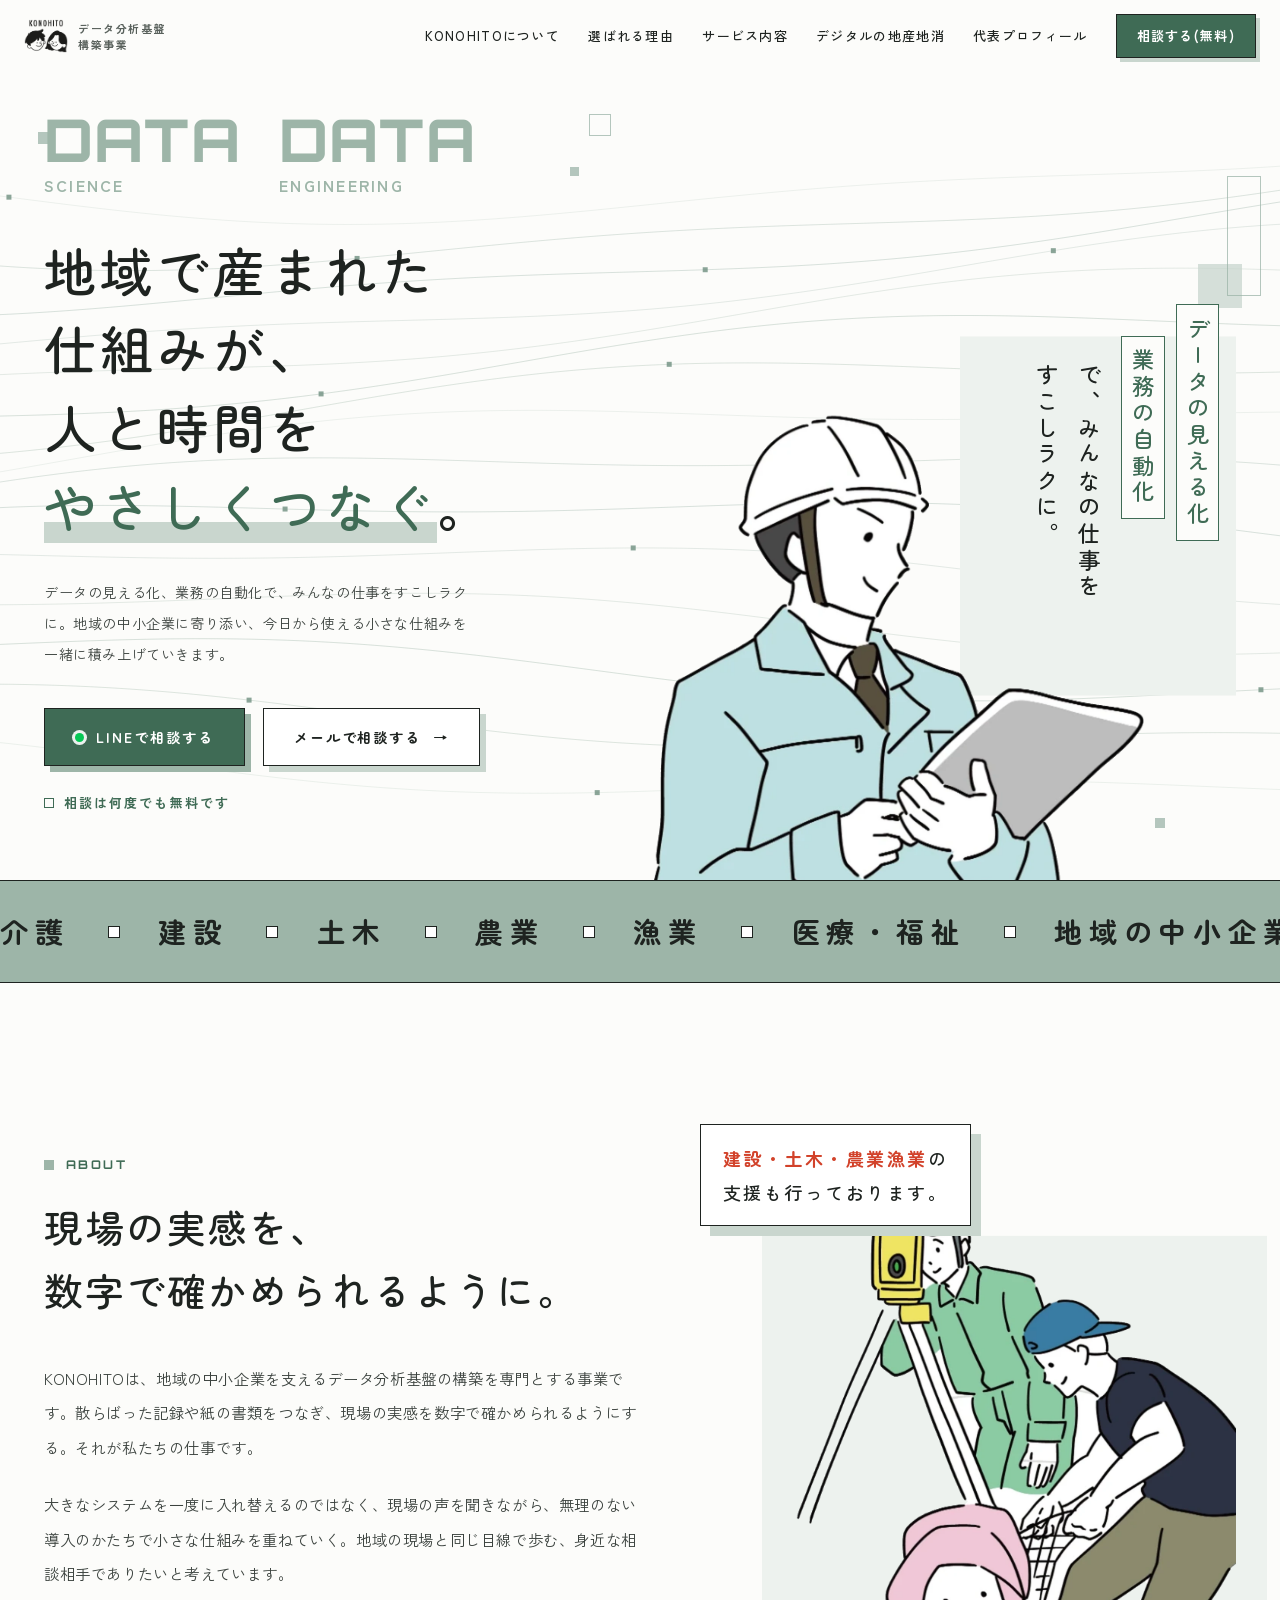
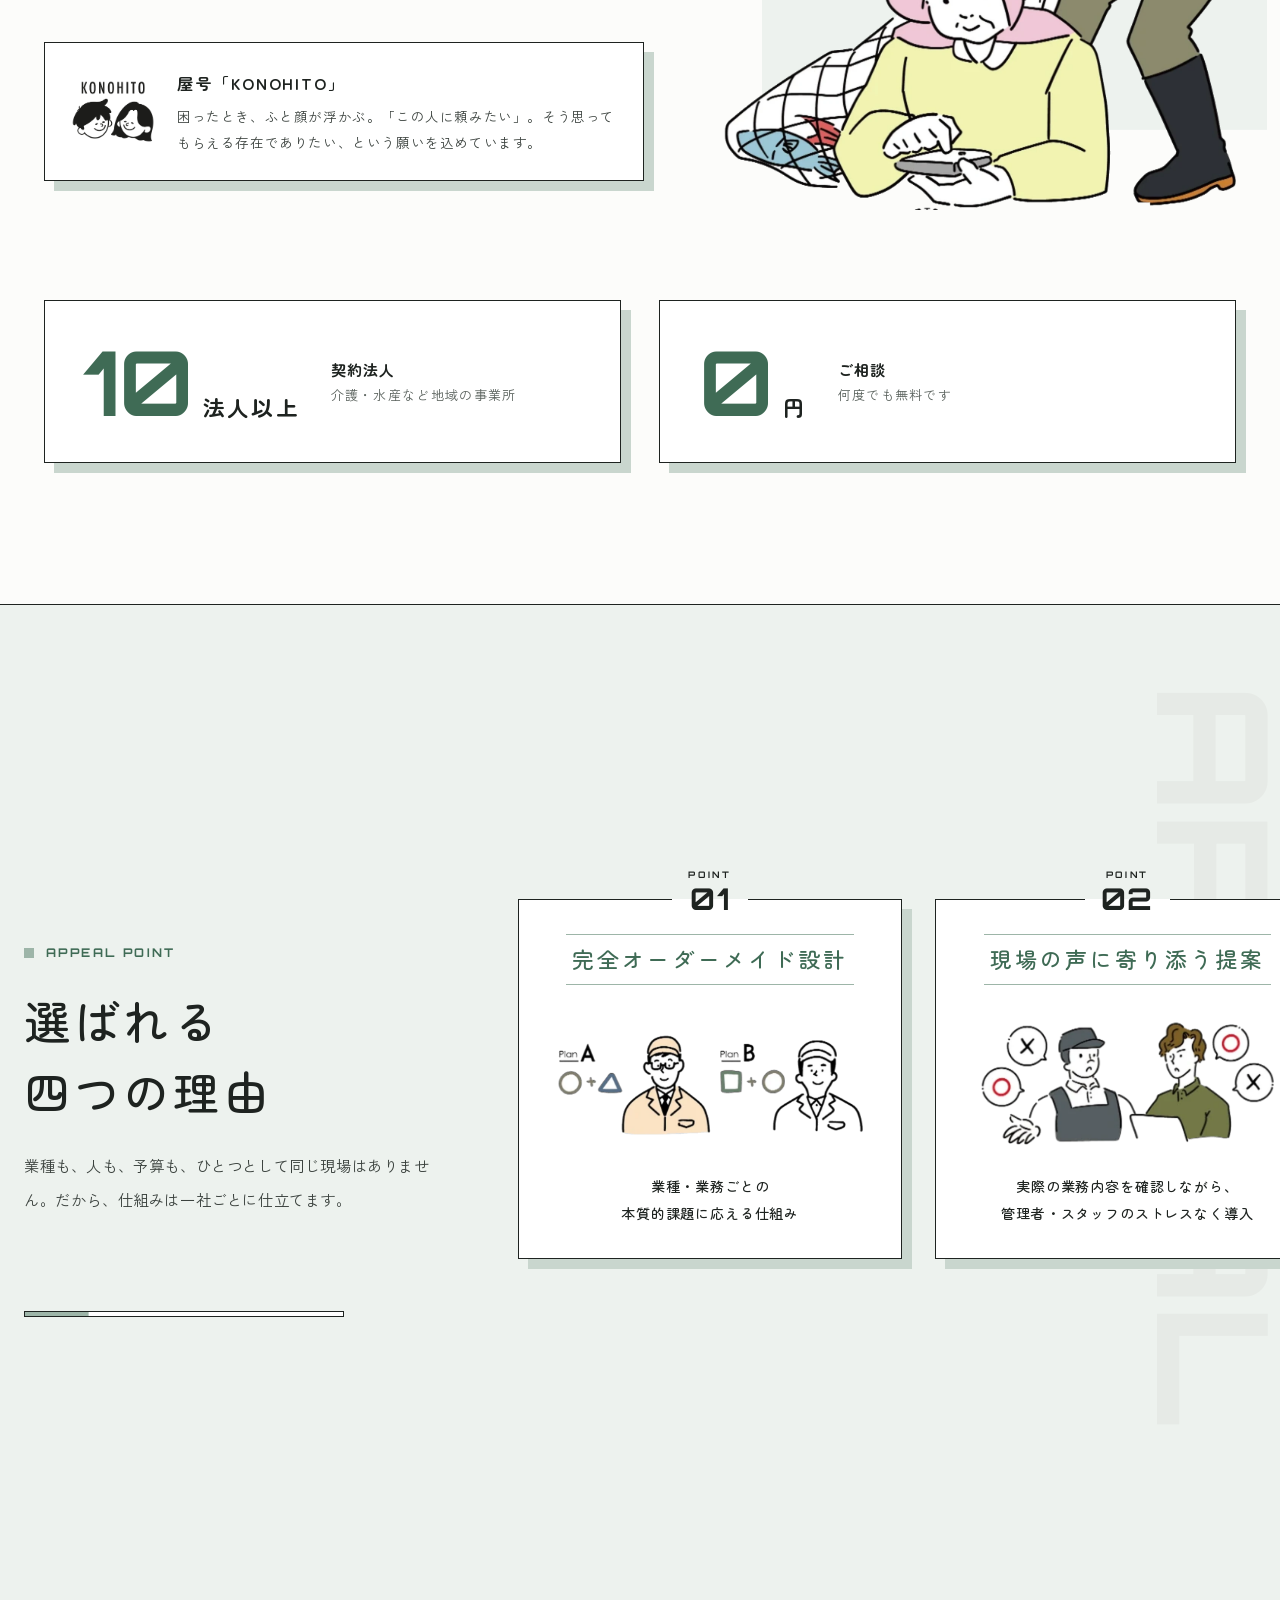
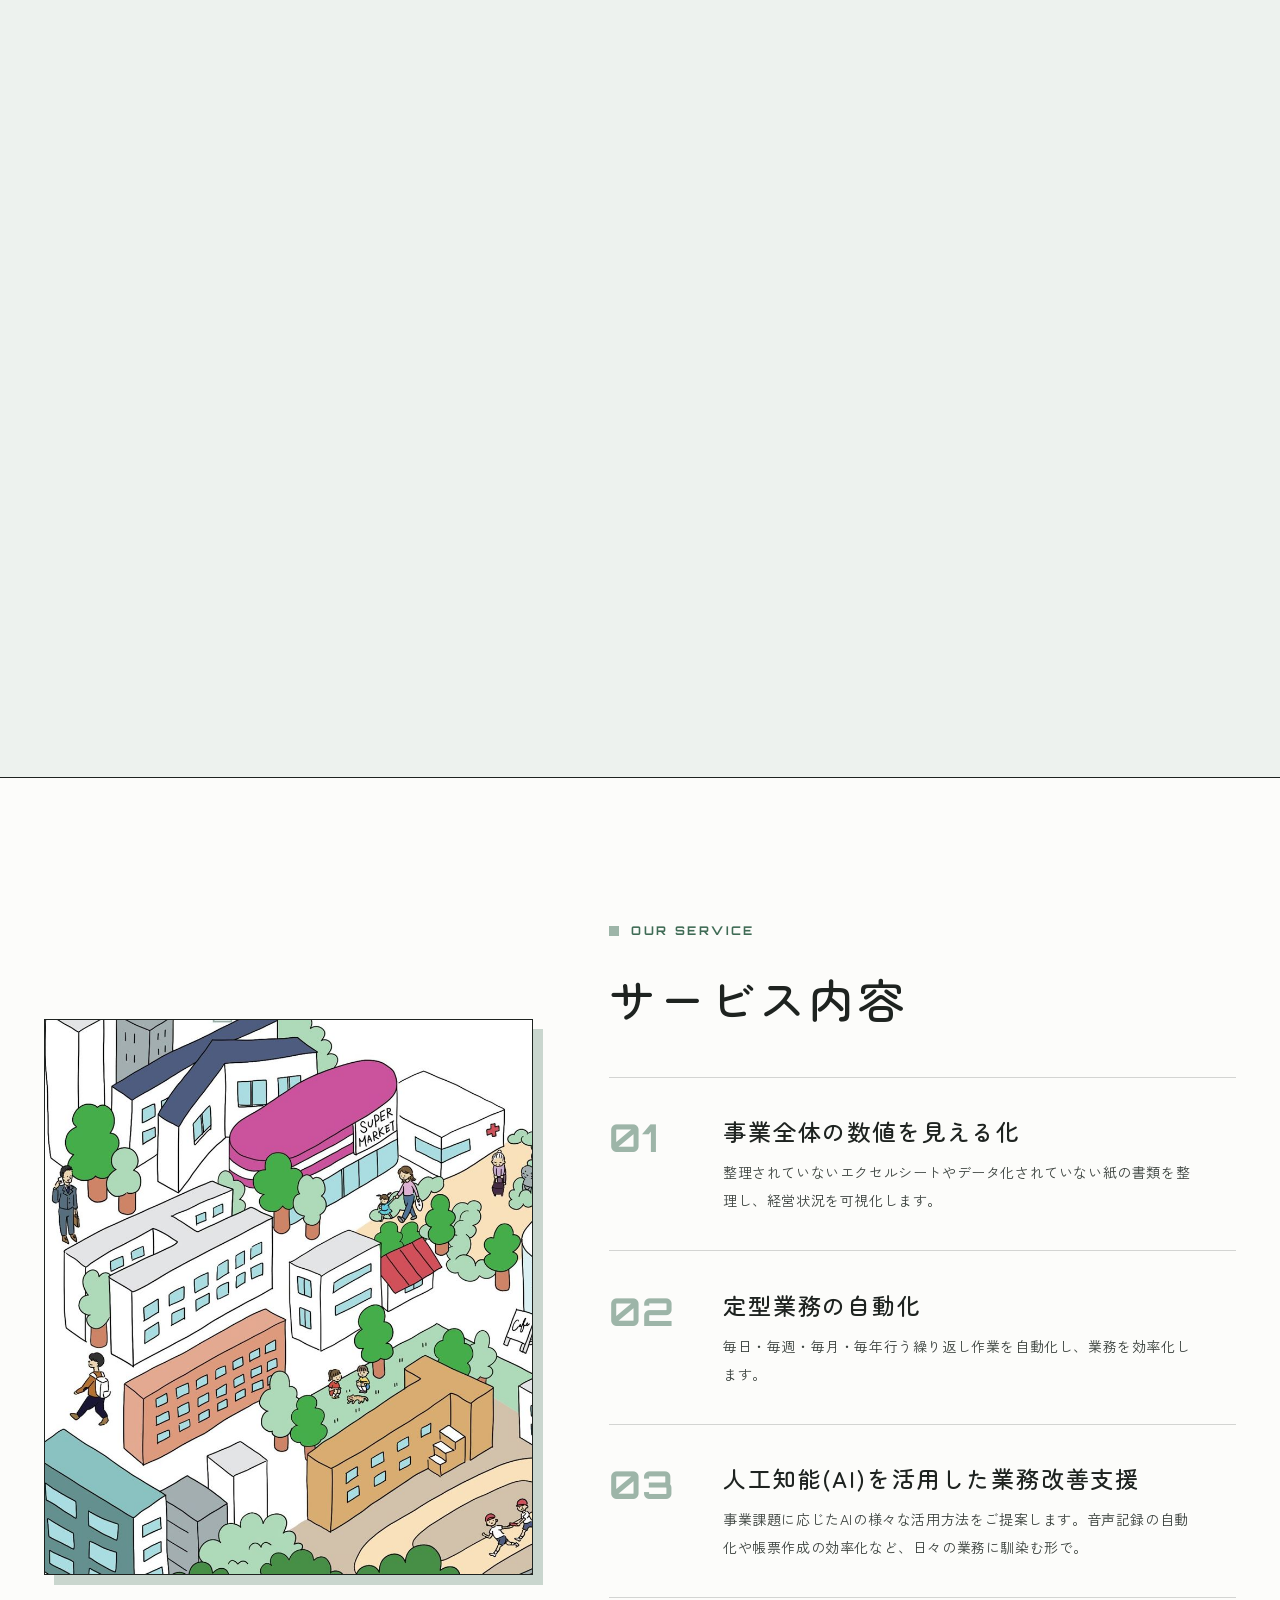
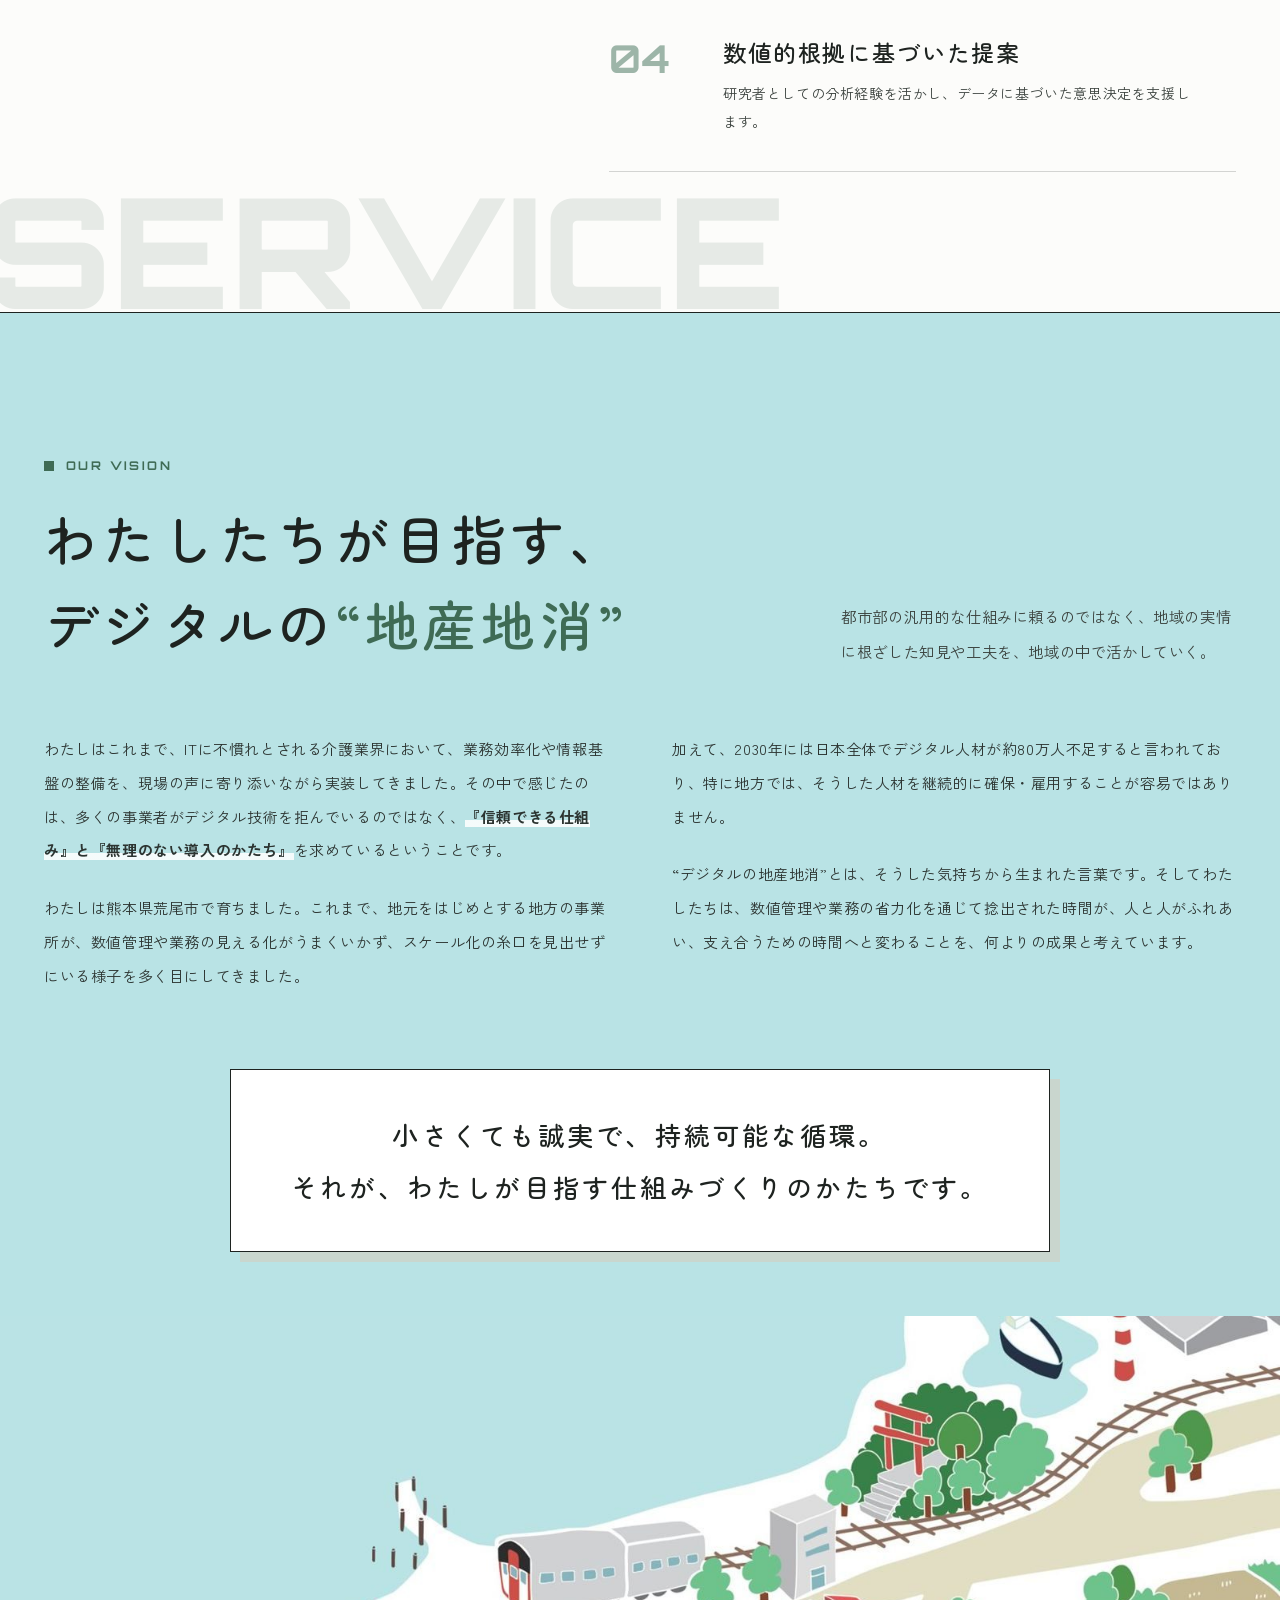
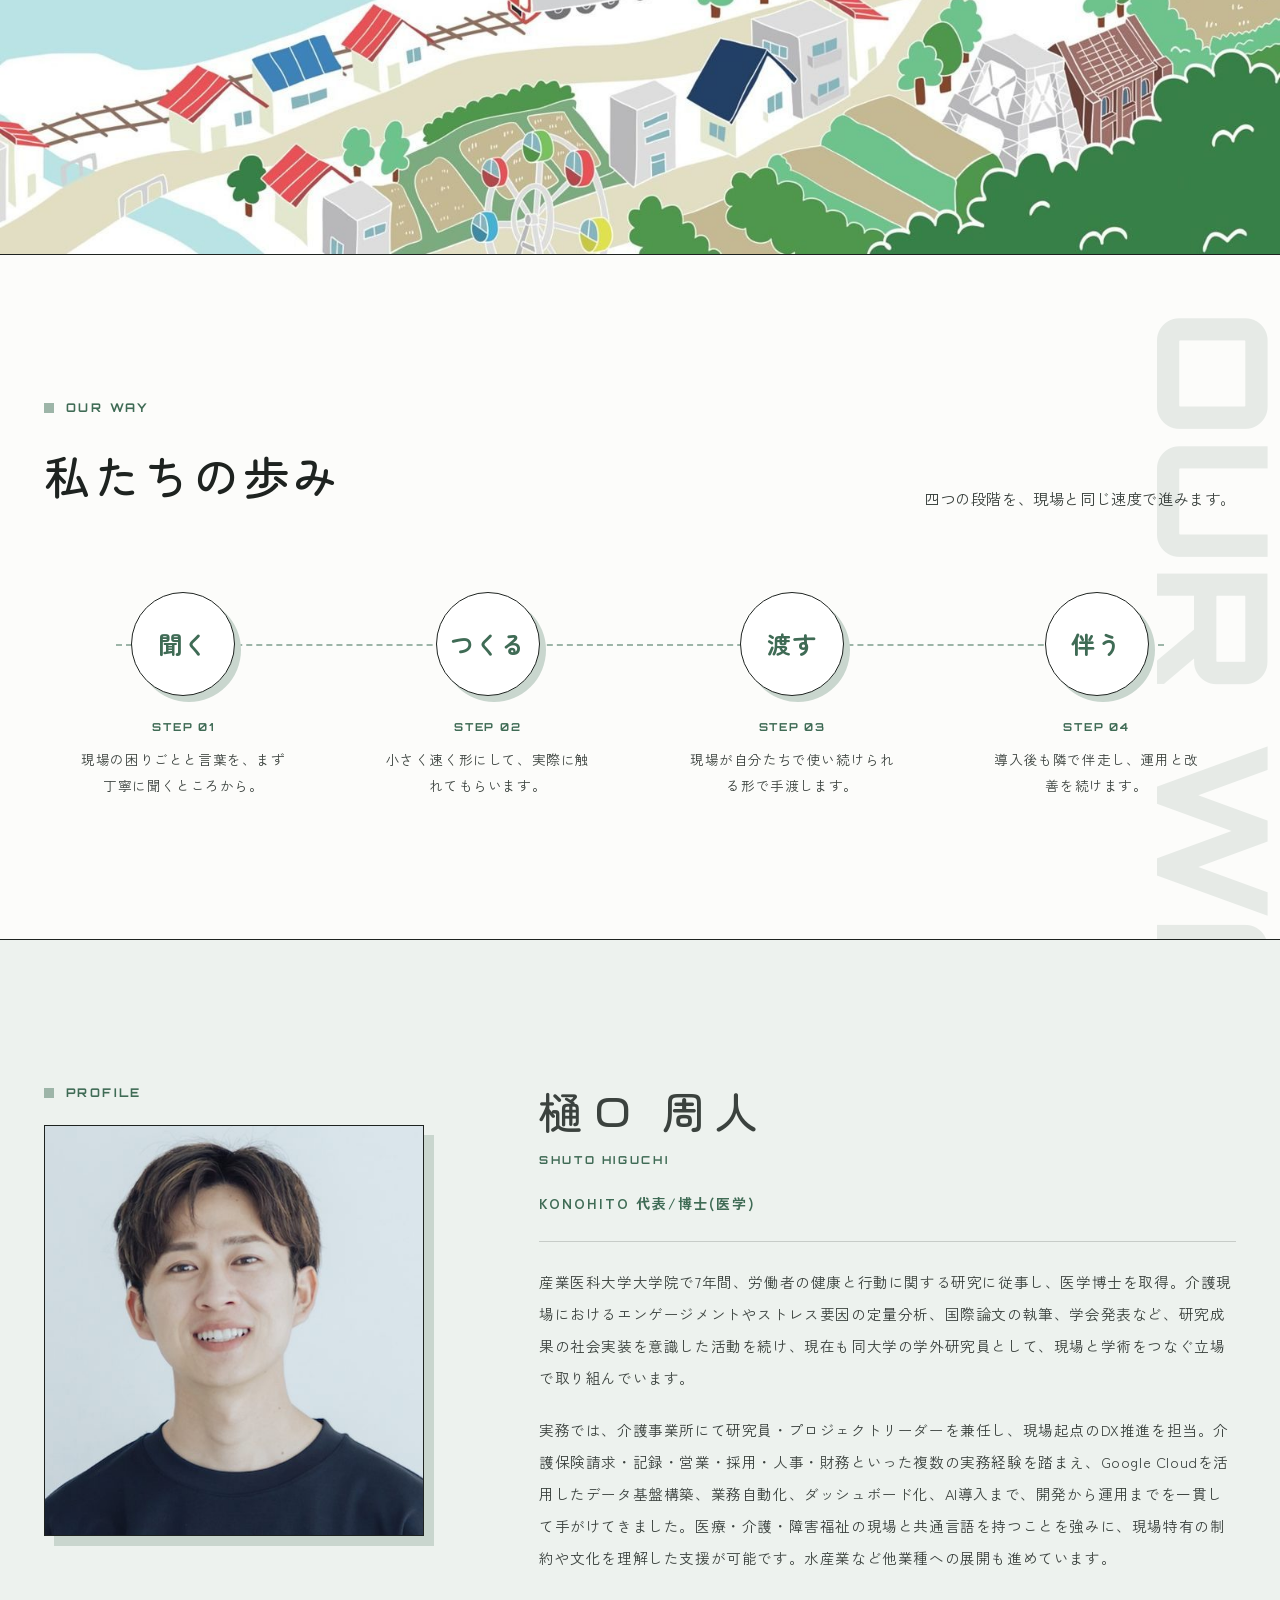
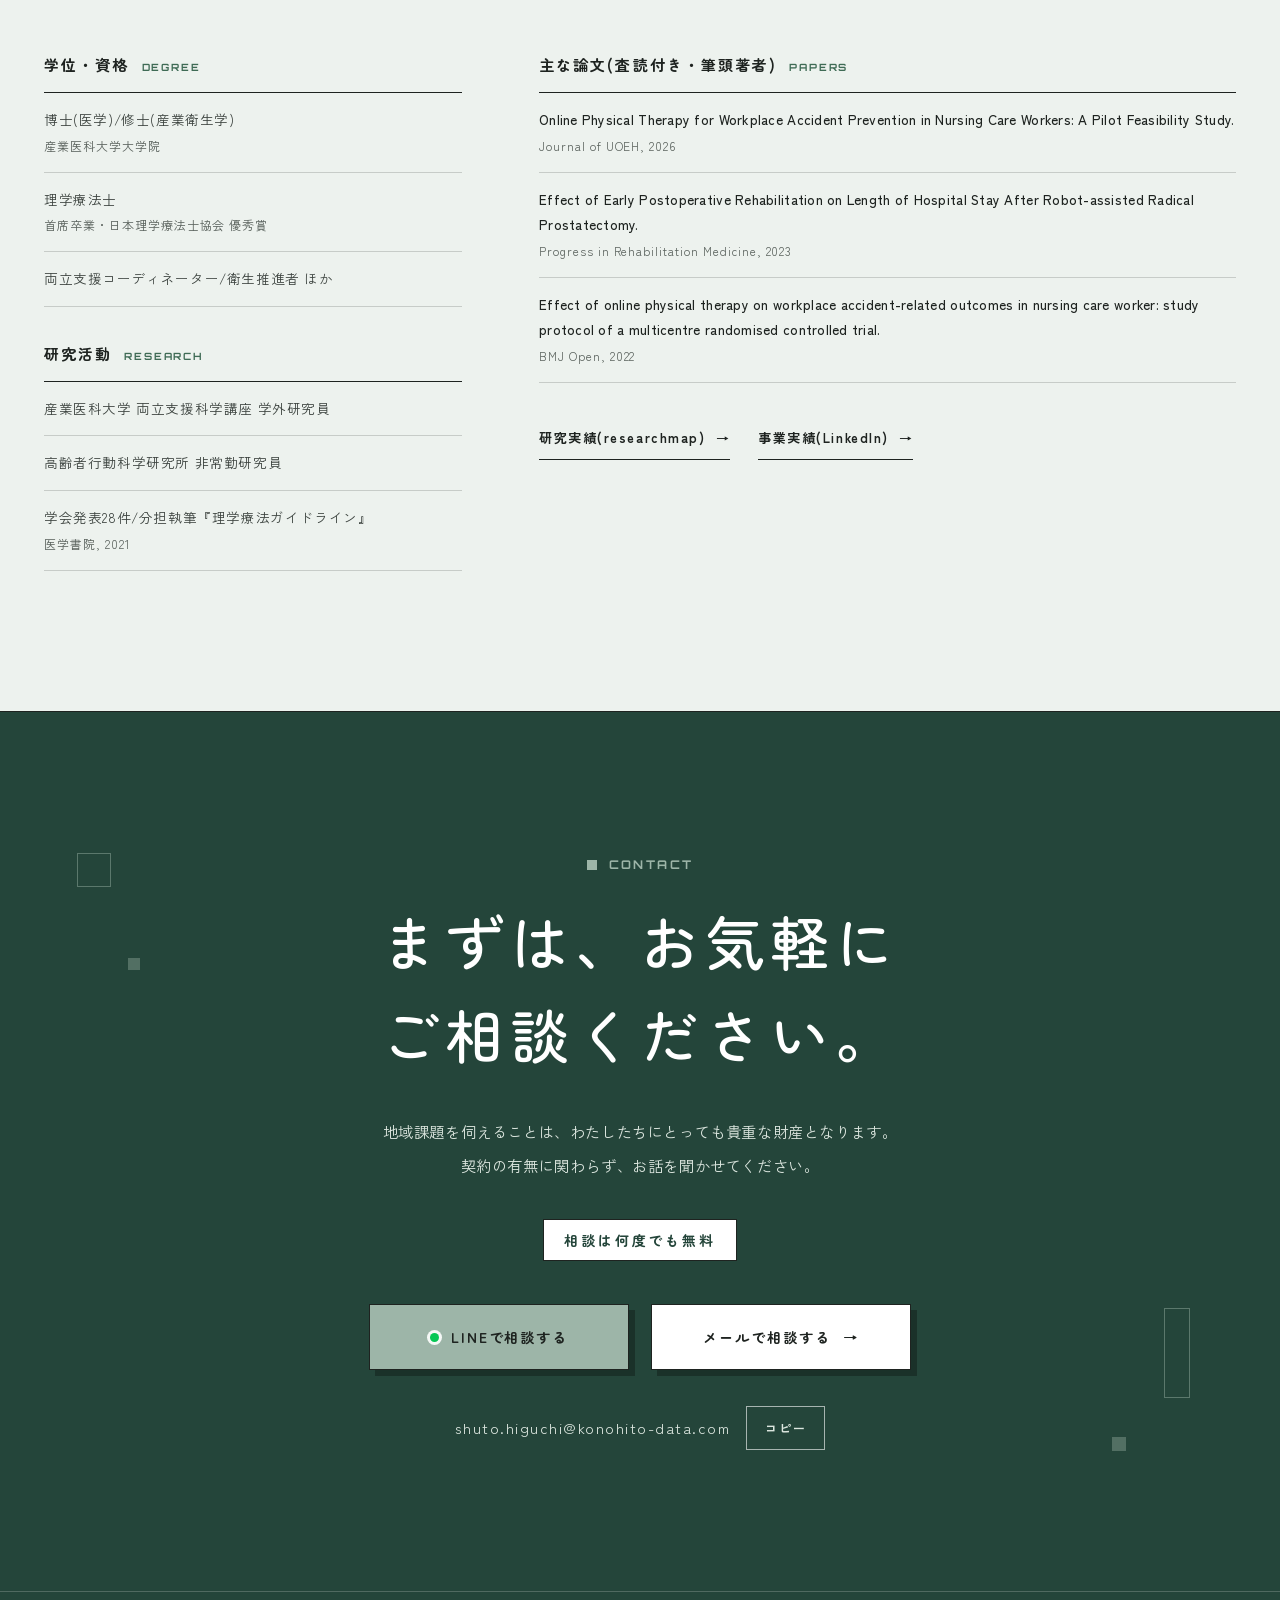
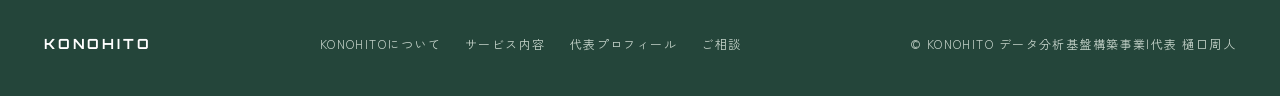
==== index.html @ 17bc59aa "Apply review fixes: small screens, navigation, contrast, keyboard use Keep the vertical hero copy in" ====
<!DOCTYPE html>
<html lang="ja">
<head>
<meta charset="UTF-8">
<meta name="viewport" content="width=device-width, initial-scale=1.0, viewport-fit=cover">
<title>KONOHITO | データ分析基盤構築事業</title>
<meta name="claude:viewport-fit-sides" content="cover">
<meta name="description" content="データの見える化・業務の自動化で、みんなの仕事をすこしラクに。地域の中小企業に寄り添うデータ分析基盤構築事業 KONOHITO。建設・土木・農業・漁業の支援も行っています。相談は何度でも無料です。">
<meta name="theme-color" content="#FCFCFA">
<meta property="og:type" content="website">
<meta property="og:title" content="KONOHITO | データ分析基盤構築事業">
<meta property="og:description" content="地域で産まれた仕組みが、人と時間をやさしくつなぐ。データの見える化・業務の自動化で、みんなの仕事をすこしラクに。相談は何度でも無料です。">
<meta property="og:url" content="https://konohito.github.io/konohito-hp/">
<meta property="og:image" content="https://konohito.github.io/konohito-hp/ogp.jpg">
<meta name="twitter:card" content="summary_large_image">
<link rel="preconnect" href="https://fonts.googleapis.com">
<link rel="preconnect" href="https://fonts.gstatic.com" crossorigin>
<link href="https://fonts.googleapis.com/css2?family=Orbitron:wght@500;700;800&family=Zen+Kaku+Gothic+New:wght@400;500;700&family=Zen+Maru+Gothic:wght@400;500;700&display=swap" rel="stylesheet">
<script>document.documentElement.classList.add('js')</script>
<style>
/* レイアウトの考え方:パンフレットの白い紙面をそのまま広げる。切り抜いた人物を紙の上に直接立たせ、枠+セージ色のずらし影のカードで情報を置く。 */
:root{
  --paper:#FCFCFA;       /* 紙 */
  --tint:#EDF2EE;        /* セージの薄い面 */
  --sage:#9DB5A8;        /* パンフレットの緑 */
  --sage-l:#C9D6CE;      /* ずらし影 */
  --green:#3F6B55;       /* 見出しの緑 */
  --deep:#24453A;        /* 深い緑の面 */
  --ink:#1E2320;         /* 線画の黒 */
  --mute:#59615C;        /* 補助の文字 */
  --red:#D2422A;         /* 朱のアクセント */
  --sea:#B9E3E5;         /* 海 */
  --ghost:#E6EAE6;       /* 背景の大きな文字 */
  --line-brand:#06C755;
  --hair:rgba(30,35,32,.18);
  --maru:"Zen Maru Gothic","Hiragino Maru Gothic ProN","Yu Gothic",sans-serif;
  --sans:"Zen Kaku Gothic New","Hiragino Kaku Gothic ProN","Yu Gothic",sans-serif;
  --dots:"Orbitron","Zen Kaku Gothic New",sans-serif;
  --ease:cubic-bezier(.19,1,.22,1);
  --gut-l:max(24px, env(safe-area-inset-left, 0px));
  --gut-r:max(24px, env(safe-area-inset-right, 0px));
  --hd:72px;
  color-scheme:light;
}
*,*::before,*::after{box-sizing:border-box}
*{margin:0;padding:0}
html{scroll-behavior:smooth;-webkit-text-size-adjust:100%;scroll-padding-top:calc(var(--hd) + 8px)}
body{
  font-family:var(--sans);background:var(--paper);color:var(--ink);
  font-size:15px;line-height:2;letter-spacing:.04em;
  overflow-x:clip;-webkit-font-smoothing:antialiased;
}
img{max-width:100%;height:auto;display:block}
a{color:inherit;text-decoration:none}
button{font:inherit;color:inherit;background:none;border:0;cursor:pointer}
:focus-visible{outline:2px solid var(--green);outline-offset:4px}
::selection{background:var(--sage);color:var(--ink)}

.wrap{max-width:1240px;margin-inline:auto;padding-left:var(--gut-l);padding-right:var(--gut-r);position:relative}
.sec{padding-block:clamp(84px,11vw,160px);position:relative;overflow:hidden}
.tint{background:var(--tint)}

/* ---------- 文字の部品 ---------- */
.data{display:inline-flex;flex-direction:column;line-height:1;color:var(--sage)}
.data b{font-family:var(--dots);font-weight:800;font-size:clamp(34px,4.6vw,62px);letter-spacing:.02em}
.data span{font-family:var(--sans);font-weight:700;font-size:clamp(11px,1.25vw,16px);letter-spacing:.14em;margin-top:.5em}
.kicker{font-family:var(--dots);font-weight:700;font-size:12px;letter-spacing:.2em;color:var(--green);display:flex;align-items:center;gap:12px;margin-bottom:20px;text-transform:uppercase}
.kicker::before{content:"";width:10px;height:10px;background:var(--sage);flex:none}
h1,h2,h3{font-family:var(--maru);font-weight:500;text-wrap:balance;word-break:auto-phrase;line-break:strict}
.h2{font-size:clamp(26px,3.6vw,48px);line-height:1.55;letter-spacing:.08em}
.lead{font-size:clamp(15px,1.2vw,16.5px);line-height:2.25;color:#3B423E}
.box{display:inline-block;border:1.5px solid var(--green);color:var(--green);padding:.05em .45em;line-height:1.5;background:var(--paper)}

/* ---------- 飾り:散らばる四角と背景の大きな文字 ---------- */
.sq{position:absolute;pointer-events:none}
.sq i{position:absolute;display:block;background:var(--sage);opacity:.75}
.sq i.o{background:none;border:1.5px solid var(--sage)}
.sq i.s{background:var(--sage-l)}
.ghost{
  position:absolute;font-family:var(--dots);font-weight:800;color:var(--ghost);line-height:1;white-space:nowrap;pointer-events:none;user-select:none;
  font-size:clamp(72px,12vw,170px);writing-mode:vertical-rl;z-index:0;
}
.tint .ghost{color:#E0E8E2}

/* ---------- カード(枠+ずらし影) ---------- */
.card{background:#fff;border:1.5px solid var(--ink);box-shadow:10px 10px 0 var(--sage-l);position:relative}

/* ---------- 出現アニメーション ---------- */
.mask{display:block;overflow:hidden;padding-bottom:.08em}
.mask>span{display:block}
.js .mask>span{transform:translateY(112%);transition:transform 1.2s var(--ease)}
.js .in .mask>span,.js .mask.in>span{transform:none}
.js .rv{opacity:0;transform:translateY(30px);transition:opacity 1.1s var(--ease),transform 1.1s var(--ease)}
.js .rv.in{opacity:1;transform:none}
.js .pop{opacity:0;transform:translateY(40px) scale(.97);transition:opacity 1.2s var(--ease),transform 1.4s var(--ease)}
.js .pop.in{opacity:1;transform:none}
.d1{transition-delay:.1s!important}.d2{transition-delay:.2s!important}.d3{transition-delay:.3s!important}.d4{transition-delay:.4s!important}

/* ---------- ボタン ---------- */
.btn{
  display:inline-flex;align-items:center;justify-content:center;gap:12px;
  min-height:58px;padding:0 30px;border:1.5px solid var(--ink);background:#fff;color:var(--ink);
  font-family:var(--maru);font-size:14px;font-weight:700;letter-spacing:.14em;white-space:nowrap;
  box-shadow:6px 6px 0 var(--sage-l);transition:transform .35s var(--ease),box-shadow .35s var(--ease),background .3s;
}
.btn:hover{transform:translate(4px,4px);box-shadow:2px 2px 0 var(--sage-l)}
.btn.main{background:var(--green);color:#fff;border-color:var(--ink);box-shadow:6px 6px 0 var(--sage)}
.btn.main:hover{box-shadow:2px 2px 0 var(--sage)}
.btn .dot{width:9px;height:9px;border-radius:50%;background:var(--line-brand);box-shadow:0 0 0 3px rgba(255,255,255,.9);flex:none}
.btn .arr{transition:transform .4s var(--ease)}
.btn:hover .arr{transform:translateX(5px)}
.tlink{font-weight:700;font-size:13px;letter-spacing:.12em;display:inline-flex;gap:10px;align-items:center;padding-block:10px 8px;border-bottom:1.5px solid var(--ink);transition:color .3s,border-color .3s}
.tlink:hover{color:var(--green);border-color:var(--sage)}

/* ---------- ローダー ---------- */
.loader{
  position:fixed;inset:0;z-index:200;background:var(--paper);
  display:none;flex-direction:column;align-items:center;justify-content:center;gap:22px;
  transition:transform 1.1s var(--ease) .1s;
}
.js .loader{display:flex}
.loader img{width:120px}
.loader-bar{width:160px;height:6px;border:1.5px solid var(--ink);position:relative;overflow:hidden}
.loader-bar i{position:absolute;inset:0;background:var(--sage);transform:scaleX(0);transform-origin:left}
.loader-n{font-family:var(--dots);font-weight:700;font-size:13px;letter-spacing:.2em;color:var(--sage)}
.ready .loader{transform:translateY(-101%)}

/* ---------- ヘッダー ---------- */
body::before{content:"";position:fixed;inset:0 0 auto;height:env(safe-area-inset-top,0px);z-index:60;background:var(--paper)}
.hd{
  position:fixed;left:0;right:0;top:env(safe-area-inset-top,0px);z-index:50;
  transition:transform .6s var(--ease),background .4s,border-color .4s;border-bottom:1.5px solid transparent;
}
.hd.solid{background:rgba(252,252,250,.9);backdrop-filter:blur(12px);-webkit-backdrop-filter:blur(12px);border-bottom-color:var(--hair)}
.hd.hide{transform:translateY(-110%)}
.hd:focus-within{transform:none}
.hd-in{
  height:var(--hd);display:flex;align-items:center;justify-content:space-between;gap:24px;
  padding-left:var(--gut-l);padding-right:var(--gut-r);max-width:1480px;margin-inline:auto;
}
.brand{display:flex;align-items:center;gap:10px}
.brand img{width:44px}
.brand b{font-family:var(--sans);font-weight:700;font-size:11px;letter-spacing:.14em;color:var(--mute);line-height:1.5}
.nav{display:flex;gap:clamp(16px,2.2vw,34px);font-size:13px;font-weight:500;letter-spacing:.1em;align-items:center}
.nav a{position:relative;padding-block:8px;white-space:nowrap}
.nav a:not(.nav-cta)::after{content:"";position:absolute;left:0;right:0;bottom:2px;height:2px;background:var(--sage);transform:scaleX(0);transform-origin:left;transition:transform .5s var(--ease)}
.nav a:not(.nav-cta):hover::after{transform:none}
.nav-cta{border:1.5px solid var(--ink);background:var(--green);color:#fff;font-weight:700;padding:8px 20px!important;box-shadow:4px 4px 0 var(--sage-l);transition:transform .35s var(--ease),box-shadow .35s var(--ease)}
.nav-cta:hover{transform:translate(3px,3px);box-shadow:1px 1px 0 var(--sage-l)}
.burger{display:none;width:48px;height:48px;position:relative;margin-right:-10px}
.burger span{position:absolute;left:12px;right:12px;height:2px;background:var(--ink);transition:transform .5s var(--ease),top .5s var(--ease)}
.burger span:first-child{top:19px}.burger span:last-child{top:28px}
.menu-open .burger span:first-child{top:23px;transform:rotate(45deg)}
.menu-open .burger span:last-child{top:23px;transform:rotate(-45deg)}
.menu{
  position:fixed;inset:0;z-index:40;background:var(--paper);
  padding:calc(var(--hd) + 24px + env(safe-area-inset-top,0px)) var(--gut-r) calc(32px + env(safe-area-inset-bottom,0px)) var(--gut-l);
  display:flex;flex-direction:column;justify-content:space-between;gap:28px;overflow-y:auto;
  visibility:hidden;clip-path:inset(0 0 100% 0);transition:clip-path .8s var(--ease),visibility 0s .8s;
}
.menu-open .menu{visibility:visible;clip-path:inset(0);transition:clip-path .8s var(--ease)}
.menu ul{list-style:none;display:flex;flex-direction:column}
.menu li a{display:flex;align-items:center;justify-content:space-between;gap:16px;font-family:var(--maru);font-weight:500;font-size:20px;letter-spacing:.08em;padding:16px 0;border-bottom:1.5px solid var(--hair)}
.menu li a small{font-family:var(--dots);font-weight:700;font-size:10px;letter-spacing:.14em;color:var(--green)}
@media(max-width:1120px){
  :root{--hd:64px}
  .nav{display:none}
  .burger{display:block}
}

/* ---------- ヒーロー ---------- */
.hero{position:relative;overflow:hidden;padding-top:calc(var(--hd) + env(safe-area-inset-top,0px));border-bottom:1.5px solid var(--ink)}
.hero canvas{position:absolute;inset:0;width:100%;height:100%;pointer-events:none}
.hero-in{
  display:grid;grid-template-columns:minmax(0,1fr) minmax(0,.92fr);gap:clamp(20px,3vw,56px);align-items:stretch;
  min-height:min(calc(100svh - var(--hd) - 62px),760px);
}
.hero-text{padding-block:clamp(28px,3vw,44px) clamp(44px,5vw,64px);align-self:center}
.hero-data{display:flex;gap:clamp(20px,3vw,44px);flex-wrap:wrap;margin-bottom:clamp(24px,3vw,40px)}
.hero h1{font-size:clamp(32px,4.1vw,58px);line-height:1.42;letter-spacing:.08em;margin-bottom:clamp(20px,2.4vw,32px)}
.hero h1 em{font-style:normal;color:var(--green);background:linear-gradient(transparent 72%,var(--sage-l) 72%)}
.hero-sub{max-width:31em;color:#3B423E;font-size:clamp(14px,1.1vw,16px);line-height:2.2;margin-bottom:clamp(24px,3vw,40px)}
.hero-btns{display:flex;flex-wrap:wrap;gap:18px}
.hero-note{margin-top:24px;font-size:13px;font-weight:700;letter-spacing:.16em;color:var(--green);display:flex;align-items:center;gap:10px}
.hero-note::before{content:"";width:10px;height:10px;border:1.5px solid var(--green)}
.hero-fig{position:relative;align-self:end;min-height:clamp(380px,45vw,620px)}
.hero-fig .block{position:absolute;right:0;top:4%;width:50%;aspect-ratio:1/1.3;background:var(--tint)}
.hero-fig .ill{position:absolute;left:-8%;bottom:0;width:94%;max-width:none}
.tate{
  position:absolute;top:0;right:3%;z-index:2;
  writing-mode:vertical-rl;font-family:var(--maru);font-weight:500;font-size:clamp(16px,1.75vw,25px);letter-spacing:.2em;line-height:1.9;
  display:flex;flex-direction:column;align-items:flex-start;gap:.5em;white-space:nowrap;
}
.tate b{font-weight:500;color:var(--green);border:1.5px solid var(--green);padding:.5em .2em;line-height:1.45;background:var(--paper)}
.tate b:nth-child(2){margin-top:1.4em}
.tate span{margin-top:2.6em}
.hero .sq{inset:0}
@media(max-width:860px){
  .hero-in{grid-template-columns:minmax(0,1fr);min-height:0}
  .hero-text{padding-bottom:8px}
  .hero-fig{min-height:0;aspect-ratio:1/1.02}
}
@media(max-width:420px){
  .hero-fig{aspect-ratio:1/1.18}
  .tate{font-size:14px;letter-spacing:.14em}
  .tate span{margin-top:1.6em}
}

/* ---------- 流れる業種名 ---------- */
.marq{background:var(--sage);color:#fff;border-bottom:1.5px solid var(--ink);overflow:hidden;padding-block:clamp(14px,1.8vw,22px)}
.marq-t{display:flex;width:max-content;animation:marq 44s linear infinite}
.marq:hover .marq-t{animation-play-state:paused}
.marq-t span{font-family:var(--maru);font-weight:700;font-size:clamp(18px,2.2vw,30px);letter-spacing:.24em;white-space:nowrap;display:flex;align-items:center;color:var(--ink)}
.marq-t span::after{content:"";width:12px;height:12px;background:#fff;border:1.5px solid var(--ink);margin-inline:clamp(22px,3vw,44px)}
@keyframes marq{to{transform:translateX(-50%)}}

/* ---------- ABOUT ---------- */
.about-grid{display:grid;grid-template-columns:minmax(0,1fr) minmax(0,.86fr);gap:clamp(36px,6vw,104px);align-items:center}
.about-copy .h2{margin-bottom:clamp(24px,3vw,44px);font-size:clamp(23px,3vw,40px)}
.about-copy .lead+.lead{margin-top:1.5em}
.yago{margin-top:clamp(32px,4vw,52px);padding:24px 26px;display:grid;grid-template-columns:auto minmax(0,1fr);gap:22px;align-items:center}
.yago img{width:84px}
.yago strong{display:block;font-family:var(--maru);font-weight:700;font-size:16px;letter-spacing:.12em;margin-bottom:4px}
.yago p{font-size:13.5px;color:#3B423E;line-height:1.95}
.about-fig{position:relative;padding-top:clamp(40px,5vw,72px)}
.about-fig .block{position:absolute;left:8%;right:-6%;top:22%;bottom:6%;background:var(--tint)}
.about-fig img{position:relative;width:100%}
.notice{position:absolute;left:-4%;top:0;z-index:2;padding:16px 22px;font-family:var(--maru);font-weight:500;font-size:clamp(14px,1.5vw,18px);letter-spacing:.14em;line-height:1.9}
.notice em{font-style:normal;color:var(--red);font-weight:700}
.facts{display:grid;grid-template-columns:repeat(2,minmax(0,1fr));gap:clamp(20px,3vw,40px);margin-top:clamp(56px,7vw,96px)}
.fact{padding:clamp(22px,3vw,36px) clamp(22px,3vw,40px);display:flex;align-items:center;gap:clamp(16px,2.4vw,32px);flex-wrap:wrap}
.fact .n{font-family:var(--dots);font-weight:700;font-size:clamp(52px,7vw,96px);line-height:1;color:var(--green)}
.fact .n small{font-family:var(--maru);font-weight:700;font-size:.24em;letter-spacing:.1em;margin-left:.4em;color:var(--ink)}
.fact p{font-size:13px;letter-spacing:.1em;color:var(--mute);line-height:1.8}
.fact p b{display:block;color:var(--ink);font-size:15px;font-family:var(--maru)}
@media(max-width:860px){
  .about-grid{grid-template-columns:minmax(0,1fr)}
  .facts{grid-template-columns:minmax(0,1fr)}
  .notice{left:0}
  .about-fig .block{right:0}
}

/* ---------- 選ばれる理由(横に流れる) ---------- */
.gal{background:var(--tint);position:relative;border-block:1.5px solid var(--ink)}
.gal-pin{padding-block:clamp(72px,9vw,120px);overflow:hidden;position:relative}
.gal .ghost{right:-.08em;top:50%;transform:translateY(-50%)}
.gal-track{display:flex;gap:clamp(22px,2.6vw,40px);padding:34px var(--gut-r) 14px var(--gut-l);align-items:stretch;position:relative;z-index:1}
.gal-intro{flex:0 0 min(80vw,420px);display:flex;flex-direction:column;justify-content:center;padding-right:clamp(8px,2vw,40px)}
.gal-intro .h2{margin-bottom:20px}
.tile{flex:0 0 min(80vw,400px);padding:0 clamp(20px,2vw,30px) clamp(24px,2.4vw,34px);display:flex;flex-direction:column;align-items:center;text-align:center}
.pt{margin-top:-30px;background:linear-gradient(transparent 28px,#fff 28px);padding:0 16px 2px;display:flex;flex-direction:column;align-items:center;font-family:var(--dots);line-height:1}
.tint .pt,.gal .pt{background:linear-gradient(var(--tint) 29px,#fff 29px)}
.pt small{font-weight:700;font-size:9px;letter-spacing:.3em;margin-bottom:5px}
.pt b{font-weight:700;font-size:30px;letter-spacing:.04em}
.tile h3{
  margin-top:18px;font-size:clamp(19px,1.7vw,23px);letter-spacing:.14em;color:var(--green);line-height:1.5;
  border-block:1.5px solid var(--sage);padding:8px 6px;font-weight:500;
}
.tile h3 small{font-size:.62em;letter-spacing:.1em;margin-right:.6em;color:var(--mute)}
.tile .ill{flex:1;display:grid;place-items:center;padding:22px 0 16px;min-height:170px;width:100%}
.tile .ill img{max-height:150px;width:auto;max-width:100%;transition:transform .9s var(--ease)}
.tile:hover .ill img{transform:scale(1.07) rotate(-1deg)}
.tile p{word-break:auto-phrase;font-family:var(--maru);font-weight:500;font-size:14px;line-height:1.95;letter-spacing:.06em}
.gal-bar{margin:clamp(28px,3vw,44px) var(--gut-r) 0 var(--gut-l);height:6px;border:1.5px solid var(--ink);background:#fff;position:relative;z-index:1;max-width:320px}
.gal-bar i{position:absolute;inset:0;background:var(--sage);transform:scaleX(.2);transform-origin:left}
.gal-scroller{overflow-x:auto;scroll-snap-type:x mandatory;scrollbar-width:none;-webkit-overflow-scrolling:touch}
.gal-scroller::-webkit-scrollbar{display:none}
.gal-scroller .tile,.gal-scroller .gal-intro{scroll-snap-align:start;scroll-margin-left:var(--gut-l)}
.gal.pinned .gal-pin{position:sticky;top:0;height:100vh;display:flex;flex-direction:column;justify-content:center;padding-block:var(--hd) 0}
.gal.pinned .gal-scroller{overflow:visible;scroll-snap-type:none}
.gal.pinned .gal-track{will-change:transform}
.gal.pinned .tile{flex-basis:min(30vw,420px)}
.gal.pinned .gal-intro{flex-basis:min(36vw,480px)}
/* マウス操作で固定表示にならない場合は、折り返して全カードを見せる */
@media(hover:hover) and (pointer:fine){
  .gal:not(.pinned) .gal-scroller{overflow:visible}
  .gal:not(.pinned) .gal-track{flex-wrap:wrap;row-gap:56px}
  .gal:not(.pinned) .gal-intro{flex-basis:100%}
  .gal:not(.pinned) .tile{flex:1 1 300px}
  .gal:not(.pinned) .gal-bar{display:none}
}

/* ---------- サービス ---------- */
.svc-grid{display:grid;grid-template-columns:minmax(0,.78fr) minmax(0,1fr);gap:clamp(40px,6vw,104px);align-items:start}
.svc-fig{position:sticky;top:calc(var(--hd) + 28px);overflow:hidden;aspect-ratio:95/108}
.svc-fig img{width:100%;height:100%;object-fit:cover;transform:scale(1.06)}
.svc-head{margin-bottom:clamp(24px,3vw,44px)}
.svc{display:grid;grid-template-columns:clamp(64px,7vw,104px) minmax(0,1fr);gap:clamp(12px,2vw,24px);align-items:start;padding-block:clamp(24px,2.8vw,36px);border-top:1.5px solid var(--hair);position:relative}
.svc:last-child{border-bottom:1.5px solid var(--hair)}
.svc::before{content:"";position:absolute;left:0;top:-1.5px;height:1.5px;width:100%;background:var(--green);transform:scaleX(0);transform-origin:left;transition:transform .9s var(--ease)}
.svc:hover::before{transform:none}
.svc .n{font-family:var(--dots);font-weight:700;font-size:clamp(26px,3vw,40px);line-height:1.3;color:var(--sage);transition:color .4s}
.svc:hover .n{color:var(--green)}
.svc h3{font-size:clamp(18px,1.8vw,24px);letter-spacing:.08em;line-height:1.6;margin-bottom:8px}
.svc p{font-size:14px;color:#3B423E;max-width:34em}
.services .ghost{left:-.1em;bottom:-.1em;writing-mode:horizontal-tb}
@media(max-width:860px){
  .svc-grid{grid-template-columns:minmax(0,1fr)}
  .svc-fig{position:relative;top:0;aspect-ratio:16/11}
  .svc{grid-template-columns:52px minmax(0,1fr)}
}

/* ---------- ビジョン ---------- */
.vision{background:var(--sea);padding-bottom:0;border-block:1.5px solid var(--ink)}
.vision-head{display:grid;grid-template-columns:minmax(0,1.3fr) minmax(0,.7fr);gap:clamp(24px,5vw,88px);align-items:end;margin-bottom:clamp(36px,5vw,64px)}
.vision .kicker{color:var(--green)}.vision .kicker::before{background:var(--green)}
.vision-head .h2{font-size:clamp(26px,4.2vw,58px);line-height:1.5}
.vision-head .h2 em{font-style:normal;color:var(--green)}
.vision-body{display:grid;grid-template-columns:repeat(2,minmax(0,1fr));gap:clamp(24px,5vw,88px)}
.vision-body p{color:#2C3431;font-size:15px;line-height:2.25}
.vision-body p+p{margin-top:1.6em}
.vision-body strong{font-weight:700;background:linear-gradient(transparent 68%,rgba(255,255,255,.85) 68%)}
.quote{margin:clamp(48px,6vw,88px) auto 0;max-width:820px;padding:clamp(24px,3vw,40px);text-align:center}
.quote p{font-family:var(--maru);font-weight:500;font-size:clamp(15px,2.1vw,26px);line-height:2;letter-spacing:.12em;text-wrap:balance;word-break:auto-phrase}
.coast{display:block;width:100%;margin-top:clamp(40px,5vw,72px)}
@media(max-width:860px){.vision-head,.vision-body{grid-template-columns:minmax(0,1fr)}}

/* ---------- 歩み ---------- */
.way-head{display:flex;justify-content:space-between;align-items:end;gap:28px;flex-wrap:wrap;margin-bottom:clamp(44px,6vw,80px)}
.steps{display:grid;grid-template-columns:repeat(4,minmax(0,1fr));gap:clamp(16px,2vw,28px);list-style:none;position:relative}
.steps::before{content:"";position:absolute;left:6%;right:6%;top:52px;border-top:2px dashed var(--sage);transform:scaleX(0);transform-origin:left;transition:transform 2.2s var(--ease)}
.steps.in::before{transform:none}
.step{text-align:center;position:relative}
.step .dot{
  width:104px;height:104px;margin:0 auto 20px;border-radius:50%;background:#fff;border:1.5px solid var(--ink);box-shadow:6px 6px 0 var(--sage-l);
  display:grid;place-items:center;font-family:var(--maru);font-weight:700;font-size:24px;letter-spacing:.06em;color:var(--green);
  transition:transform .5s var(--ease),box-shadow .5s var(--ease);
}
.step:hover .dot{transform:translate(4px,4px);box-shadow:2px 2px 0 var(--sage-l)}
.step small{font-family:var(--dots);font-weight:700;font-size:11px;letter-spacing:.16em;color:var(--green);display:block;margin-bottom:8px}
.step p{font-size:13.5px;color:#3B423E;max-width:16em;margin-inline:auto;line-height:1.95}
.way .ghost{right:-.08em;top:8%}
@media(max-width:860px){
  .steps{grid-template-columns:repeat(2,minmax(0,1fr));row-gap:36px}
  .steps::before{display:none}
}

/* ---------- プロフィール ---------- */
.pf-grid{display:grid;grid-template-columns:minmax(0,.6fr) minmax(0,1fr);gap:clamp(36px,6vw,104px);align-items:start}
.pf-photo{max-width:380px;overflow:hidden;aspect-ratio:1/1.08}
.pf-photo img{width:100%;height:100%;object-fit:cover;transition:transform 1.4s var(--ease)}
.pf-photo:hover img{transform:scale(1.05)}
.pf-text .pf-name{font-family:var(--maru);font-weight:500;font-size:clamp(28px,3.4vw,44px);letter-spacing:.18em;line-height:1.4}
.pf-text .pf-en{font-family:var(--dots);font-weight:700;font-size:11px;letter-spacing:.24em;color:var(--green);margin-top:6px}
.pf-text .pf-role{font-size:14px;font-weight:700;letter-spacing:.14em;color:var(--green);margin-top:16px;padding-bottom:22px;border-bottom:1.5px solid var(--hair);margin-bottom:24px}
.pf-text p{font-size:14.5px;color:#3B423E;line-height:2.2}
.pf-text p+p{margin-top:1.4em}
.cv{margin-top:clamp(52px,6vw,88px);display:grid;grid-template-columns:minmax(0,.6fr) minmax(0,1fr);gap:clamp(36px,6vw,104px)}
.cv h3{font-family:var(--maru);font-weight:700;font-size:15px;letter-spacing:.14em;padding-bottom:12px;border-bottom:1.5px solid var(--ink);display:flex;align-items:baseline;gap:12px;flex-wrap:wrap}
.cv h3 span{font-family:var(--dots);font-weight:700;font-size:10px;letter-spacing:.18em;color:var(--green)}
.cv ul{list-style:none}
.cv li{padding:14px 0;border-bottom:1.5px solid var(--hair);font-size:13.5px;color:#3B423E;line-height:1.9}
.cv li em{font-style:normal;font-weight:500;color:var(--ink);display:block;letter-spacing:.02em}
.cv li small{font-size:12px;letter-spacing:.08em;color:var(--mute);display:block;margin-top:2px}
.cv-block+.cv-block{margin-top:32px}
.pf-links{display:flex;gap:28px;flex-wrap:wrap;margin-top:32px}
@media(max-width:860px){
  .pf-grid,.cv{grid-template-columns:minmax(0,1fr)}
  .pf-photo{max-width:280px}
}

/* ---------- CONTACT ---------- */
.contact{background:var(--deep);color:#fff;text-align:center;border-top:1.5px solid var(--ink)}
.contact .kicker{justify-content:center;color:var(--sage)}
.contact h2{font-size:clamp(26px,4.6vw,62px);line-height:1.5;letter-spacing:.1em;margin-bottom:clamp(20px,2.4vw,32px)}
.contact .lead{max-width:34em;margin:0 auto clamp(24px,3vw,36px);color:#DCE6DF}
.free{display:inline-block;font-family:var(--maru);font-weight:700;font-size:14px;letter-spacing:.2em;color:var(--deep);background:#fff;border:1.5px solid var(--ink);padding:6px 20px;margin-bottom:clamp(28px,3.4vw,44px);transform:rotate(-2deg)}
.contact-btns{display:flex;gap:22px;justify-content:center;flex-wrap:wrap}
.contact-btns .btn{min-width:260px;min-height:66px;box-shadow:6px 6px 0 rgba(0,0,0,.28)}
.contact-btns .btn:hover{box-shadow:2px 2px 0 rgba(0,0,0,.28)}
.contact-btns .btn.main{background:var(--sage);color:var(--ink)}
.mailrow{margin-top:36px;display:inline-flex;align-items:center;gap:16px;flex-wrap:wrap;justify-content:center;font-size:clamp(13px,1.3vw,15px);letter-spacing:.1em;color:#DCE6DF}
.mailrow span{user-select:all;overflow-wrap:anywhere}
.copy{font-size:12px;font-weight:700;letter-spacing:.14em;border:1.5px solid rgba(255,255,255,.6);padding:8px 18px;min-height:44px;transition:background .3s,color .3s}
.copy:hover{background:#fff;color:var(--deep)}
.contact .sq i{background:rgba(157,181,168,.5)}
.contact .sq i.o{background:none;border-color:rgba(157,181,168,.6)}

footer{background:var(--deep);color:#C4D2C9;border-top:1.5px solid rgba(255,255,255,.2);padding-block:32px calc(32px + env(safe-area-inset-bottom,0px))}
.ft{display:flex;justify-content:space-between;gap:18px 36px;flex-wrap:wrap;align-items:center;font-size:12px;letter-spacing:.12em}
.ft b{font-family:var(--dots);font-weight:700;color:#fff;letter-spacing:.2em;font-size:14px}
.ft nav{display:flex;gap:6px 24px;flex-wrap:wrap}
.ft nav a{padding-block:8px}
.ft a:hover{color:#fff}

/* ---------- カーソル・進捗 ---------- */
.prog{position:fixed;left:0;right:0;top:env(safe-area-inset-top,0px);height:3px;z-index:70;background:var(--green);transform:scaleX(0);transform-origin:left;pointer-events:none}
.cur{position:fixed;left:0;top:0;width:14px;height:14px;margin:-7px 0 0 -7px;border:1.5px solid var(--ink);background:var(--sage);z-index:300;pointer-events:none;opacity:0;visibility:hidden;transition:opacity .3s,width .4s var(--ease),height .4s var(--ease),margin .4s var(--ease),background .3s,rotate .4s var(--ease)}
.cur.on{opacity:1;visibility:visible}
.cur.big{width:44px;height:44px;margin:-22px 0 0 -22px;background:rgba(157,181,168,.35);rotate:45deg}
@media(hover:none),(pointer:coarse){.cur{display:none}}

@media(prefers-reduced-motion:reduce){
  html{scroll-behavior:auto}
  *,*::before,*::after{animation:none!important;transition:none!important}
  .js .mask>span,.js .rv,.js .pop{transform:none;opacity:1}
  .steps::before{transform:none}
  .loader{display:none!important}
  .cur{display:none}
}
</style>
</head>
<body>

<div class="loader" id="loader" aria-hidden="true">
  <img src="assets/logo.png" alt="" width="885" height="667">
  <div class="loader-bar"><i id="loaderBar"></i></div>
  <div class="loader-n" id="loaderN">000</div>
</div>
<div class="prog" id="prog" aria-hidden="true"></div>
<div class="cur" id="cur" aria-hidden="true"></div>

<header class="hd" id="hd">
  <div class="hd-in">
    <a class="brand" href="#top" aria-label="KONOHITO トップへ">
      <img src="assets/logo.png" alt="KONOHITO" width="885" height="667"><b>データ分析基盤<br>構築事業</b>
    </a>
    <nav class="nav" aria-label="メインメニュー">
      <a href="#about">KONOHITOについて</a>
      <a href="#reasons">選ばれる理由</a>
      <a href="#services">サービス内容</a>
      <a href="#story">デジタルの地産地消</a>
      <a href="#profile">代表プロフィール</a>
      <a href="#contact" class="nav-cta">相談する(無料)</a>
    </nav>
    <button class="burger" id="burger" aria-label="メニューを開く" aria-expanded="false" aria-controls="menu"><span></span><span></span></button>
  </div>
</header>

<div class="menu" id="menu">
  <ul>
    <li><a href="#about">KONOHITOについて<small>ABOUT</small></a></li>
    <li><a href="#reasons">選ばれる理由<small>APPEAL POINT</small></a></li>
    <li><a href="#services">サービス内容<small>SERVICE</small></a></li>
    <li><a href="#story">デジタルの地産地消<small>VISION</small></a></li>
    <li><a href="#method">私たちの歩み<small>OUR WAY</small></a></li>
    <li><a href="#profile">代表プロフィール<small>PROFILE</small></a></li>
  </ul>
  <a href="#contact" class="btn main">相談する(何度でも無料)<span class="arr">→</span></a>
</div>

<main id="top">

<!-- ヒーロー -->
<section class="hero">
  <canvas id="field" aria-hidden="true"></canvas>
  <div class="sq" aria-hidden="true">
    <i style="left:3%;top:15%;width:12px;height:12px"></i>
    <i class="o" style="left:46%;top:13%;width:22px;height:22px"></i>
    <i style="left:44.5%;top:19%;width:9px;height:9px"></i>
    <i class="s" style="right:3%;top:30%;width:44px;height:44px"></i>
    <i class="o" style="right:1.5%;top:20%;width:34px;height:120px"></i>
    <i style="right:9%;bottom:6%;width:10px;height:10px"></i>
  </div>
  <div class="wrap hero-in">
    <div class="hero-text">
      <div class="hero-data rv">
        <p class="data"><b>DATA</b><span>SCIENCE</span></p>
        <p class="data"><b>DATA</b><span>ENGINEERING</span></p>
      </div>
      <h1 id="heroTitle">
        <span class="mask"><span>地域で産まれた</span></span>
        <span class="mask"><span class="d1">仕組みが、</span></span>
        <span class="mask"><span class="d2">人と時間を</span></span>
        <span class="mask"><span class="d3"><em>やさしくつなぐ</em>。</span></span>
      </h1>
      <p class="hero-sub rv d2">データの見える化、業務の自動化で、みんなの仕事をすこしラクに。地域の中小企業に寄り添い、今日から使える小さな仕組みを一緒に積み上げていきます。</p>
      <div class="hero-btns rv d3">
        <a href="https://lin.ee/f3W8ecU" target="_blank" rel="noopener" class="btn main" data-mag><span class="dot"></span>LINEで相談する</a>
        <a href="mailto:shuto.higuchi@konohito-data.com?subject=KONOHITO%E3%81%B8%E3%81%AE%E3%81%94%E7%9B%B8%E8%AB%87&body=%E3%81%8A%E5%95%8F%E3%81%84%E5%90%88%E3%82%8F%E3%81%9B%E5%86%85%E5%AE%B9%E3%82%92%E3%81%94%E8%A8%98%E5%85%A5%E3%81%AE%E3%81%86%E3%81%88%E3%80%81%E9%80%81%E4%BF%A1%E3%81%97%E3%81%A6%E3%81%8F%E3%81%A0%E3%81%95%E3%81%84%E3%80%82" class="btn" data-mag>メールで相談する<span class="arr">→</span></a>
      </div>
      <p class="hero-note rv d4">相談は何度でも無料です</p>
    </div>
    <div class="hero-fig">
      <div class="block pop" data-par=".06"></div>
      <img class="ill pop d1" src="assets/worker.webp" width="1180" height="1096" alt="ヘルメット姿でタブレットを操作する現場監督のイラスト" fetchpriority="high">
      <p class="tate rv d2" aria-label="データの見える化、業務の自動化で、みんなの仕事をすこしラクに。">
        <b>データの見える化</b><b>業務の自動化</b><span>で、みんなの仕事を<br>すこしラクに。</span>
      </p>
    </div>
  </div>
</section>

<!-- 業種 -->
<div class="marq" role="img" aria-label="支援している業種:介護、建設、土木、農業、漁業、医療・福祉、地域の中小企業">
  <div class="marq-t" aria-hidden="true">
    <span>介護</span><span>建設</span><span>土木</span><span>農業</span><span>漁業</span><span>医療・福祉</span><span>地域の中小企業</span>
    <span>介護</span><span>建設</span><span>土木</span><span>農業</span><span>漁業</span><span>医療・福祉</span><span>地域の中小企業</span>
  </div>
</div>

<!-- ABOUT -->
<section class="sec" id="about">
  <div class="wrap">
    <div class="about-grid">
      <div class="about-copy">
        <p class="kicker rv">About</p>
        <h2 class="h2 rv">
          <span class="mask"><span>現場の実感を、</span></span>
          <span class="mask"><span class="d1">数字で確かめられるように。</span></span>
        </h2>
        <p class="lead rv">KONOHITOは、地域の中小企業を支えるデータ分析基盤の構築を専門とする事業です。散らばった記録や紙の書類をつなぎ、現場の実感を数字で確かめられるようにする。それが私たちの仕事です。</p>
        <p class="lead rv">大きなシステムを一度に入れ替えるのではなく、現場の声を聞きながら、無理のない導入のかたちで小さな仕組みを重ねていく。地域の現場と同じ目線で歩む、身近な相談相手でありたいと考えています。</p>
        <div class="yago card rv">
          <img src="assets/logo.png" alt="KONOHITOのロゴ。ふたりの笑顔" width="885" height="667" loading="lazy">
          <div>
            <strong>屋号「KONOHITO」</strong>
            <p>困ったとき、ふと顔が浮かぶ。「この人に頼みたい」。そう思ってもらえる存在でありたい、という願いを込めています。</p>
          </div>
        </div>
      </div>
      <div class="about-fig">
        <div class="block pop" data-par=".05"></div>
        <p class="notice card rv"><em>建設・土木・農業漁業</em>の<br>支援も行っております。</p>
        <img class="pop d1" src="assets/field.webp" width="1358" height="1640" alt="測量をする人、網を引く漁師、スマートフォンを操作するおばあさんのイラスト" loading="lazy">
      </div>
    </div>
    <div class="facts">
      <div class="fact card rv">
        <span class="n"><span class="count" data-to="10">10</span><small>法人以上</small></span>
        <p><b>契約法人</b>介護・水産など地域の事業所</p>
      </div>
      <div class="fact card rv d1">
        <span class="n">0<small>円</small></span>
        <p><b>ご相談</b>何度でも無料です</p>
      </div>
    </div>
  </div>
</section>

<!-- 選ばれる理由 -->
<section class="gal" id="reasons">
  <div class="gal-pin">
    <span class="ghost" aria-hidden="true">APPEAL</span>
    <div class="gal-scroller" id="galScroller" tabindex="0" role="group" aria-label="選ばれる理由(横にスクロールできます)">
      <div class="gal-track" id="galTrack">
        <div class="gal-intro">
          <p class="kicker">Appeal Point</p>
          <h2 class="h2">選ばれる<br>四つの理由</h2>
          <p class="lead">業種も、人も、予算も、ひとつとして同じ現場はありません。だから、仕組みは一社ごとに仕立てます。</p>
        </div>
        <article class="tile card">
          <div class="pt"><small>POINT</small><b>01</b></div>
          <h3>完全オーダーメイド設計</h3>
          <div class="ill"><img src="assets/point-1.webp" width="940" height="320" alt="プランAとプランB、それぞれ別の組み合わせを提案される二人の担当者" loading="lazy"></div>
          <p>業種・業務ごとの<br>本質的課題に応える仕組み</p>
        </article>
        <article class="tile card">
          <div class="pt"><small>POINT</small><b>02</b></div>
          <h3>現場の声に寄り添う提案</h3>
          <div class="ill"><img src="assets/point-2.webp" width="800" height="320" alt="マルとバツを出し合いながら話し合う現場スタッフと管理者" loading="lazy"></div>
          <p>実際の業務内容を確認しながら、<br>管理者・スタッフのストレスなく導入</p>
        </article>
        <article class="tile card">
          <div class="pt"><small>POINT</small><b>03</b></div>
          <h3><small>代表が直接対応</small>継続的改善</h3>
          <div class="ill"><img src="assets/point-3.webp" width="540" height="356" alt="握手を交わす二人" loading="lazy"></div>
          <p>開発から運用まで伴走し、<br>関係性を重視</p>
        </article>
        <article class="tile card">
          <div class="pt"><small>POINT</small><b>04</b></div>
          <h3>持続可能な導入設計</h3>
          <div class="ill"><img src="assets/point-4.webp" width="420" height="370" alt="一段ずつ高くなる棒グラフと、その頂上の旗" loading="lazy"></div>
          <p>予算感に合わせて<br>現実的な提案を実施</p>
        </article>
      </div>
    </div>
    <div class="gal-bar" aria-hidden="true"><i id="galBar"></i></div>
  </div>
</section>

<!-- サービス -->
<section class="sec services" id="services">
  <span class="ghost" aria-hidden="true">SERVICE</span>
  <div class="wrap svc-grid">
    <figure class="svc-fig card pop">
      <img src="assets/town.jpg" width="950" height="1100" alt="地域の街並みのイラスト" loading="lazy">
    </figure>
    <div>
      <div class="svc-head">
        <p class="kicker rv">Our Service</p>
        <h2 class="h2 rv"><span class="mask"><span>サービス内容</span></span></h2>
      </div>
      <div class="svc rv">
        <span class="n" aria-hidden="true">01</span>
        <div>
          <h3>事業全体の数値を見える化</h3>
          <p>整理されていないエクセルシートやデータ化されていない紙の書類を整理し、経営状況を可視化します。</p>
        </div>
      </div>
      <div class="svc rv">
        <span class="n" aria-hidden="true">02</span>
        <div>
          <h3>定型業務の自動化</h3>
          <p>毎日・毎週・毎月・毎年行う繰り返し作業を自動化し、業務を効率化します。</p>
        </div>
      </div>
      <div class="svc rv">
        <span class="n" aria-hidden="true">03</span>
        <div>
          <h3>人工知能(AI)を活用した業務改善支援</h3>
          <p>事業課題に応じたAIの様々な活用方法をご提案します。音声記録の自動化や帳票作成の効率化など、日々の業務に馴染む形で。</p>
        </div>
      </div>
      <div class="svc rv">
        <span class="n" aria-hidden="true">04</span>
        <div>
          <h3>数値的根拠に基づいた提案</h3>
          <p>研究者としての分析経験を活かし、データに基づいた意思決定を支援します。</p>
        </div>
      </div>
    </div>
  </div>
</section>

<!-- デジタルの地産地消 -->
<section class="sec vision" id="story">
  <div class="wrap">
    <div class="vision-head">
      <div>
        <p class="kicker rv">Our Vision</p>
        <h2 class="h2 rv">
          <span class="mask"><span>わたしたちが目指す、</span></span>
          <span class="mask"><span class="d1">デジタルの<em>“地産地消”</em></span></span>
        </h2>
      </div>
      <p class="lead rv d2">都市部の汎用的な仕組みに頼るのではなく、地域の実情に根ざした知見や工夫を、地域の中で活かしていく。</p>
    </div>
    <div class="vision-body">
      <div class="rv">
        <p>わたしはこれまで、ITに不慣れとされる介護業界において、業務効率化や情報基盤の整備を、現場の声に寄り添いながら実装してきました。その中で感じたのは、多くの事業者がデジタル技術を拒んでいるのではなく、<strong>『信頼できる仕組み』と『無理のない導入のかたち』</strong>を求めているということです。</p>
        <p>わたしは熊本県荒尾市で育ちました。これまで、地元をはじめとする地方の事業所が、数値管理や業務の見える化がうまくいかず、スケール化の糸口を見出せずにいる様子を多く目にしてきました。</p>
      </div>
      <div class="rv d1">
        <p>加えて、2030年には日本全体でデジタル人材が約80万人不足すると言われており、特に地方では、そうした人材を継続的に確保・雇用することが容易ではありません。</p>
        <p>“デジタルの地産地消”とは、そうした気持ちから生まれた言葉です。そしてわたしたちは、数値管理や業務の省力化を通じて捻出された時間が、人と人がふれあい、支え合うための時間へと変わることを、何よりの成果と考えています。</p>
      </div>
    </div>
    <blockquote class="quote card rv">
      <p>小さくても誠実で、持続可能な循環。<br>それが、わたしが目指す仕組みづくりのかたちです。</p>
    </blockquote>
  </div>
  <img class="coast" src="assets/coast.jpg" width="1600" height="673" alt="海辺の地域の街並みのイラスト。線路と列車、鳥居、観覧車が見える" loading="lazy">
</section>

<!-- 歩み -->
<section class="sec way" id="method">
  <span class="ghost" aria-hidden="true">OUR WAY</span>
  <div class="wrap">
    <div class="way-head">
      <div>
        <p class="kicker rv">Our Way</p>
        <h2 class="h2 rv"><span class="mask"><span>私たちの歩み</span></span></h2>
      </div>
      <p class="lead rv d1">四つの段階を、現場と同じ速度で進みます。</p>
    </div>
    <ol class="steps" id="steps">
      <li class="step rv">
        <div class="dot">聞く</div>
        <small>STEP 01</small>
        <p>現場の困りごとと言葉を、まず丁寧に聞くところから。</p>
      </li>
      <li class="step rv d1">
        <div class="dot">つくる</div>
        <small>STEP 02</small>
        <p>小さく速く形にして、実際に触れてもらいます。</p>
      </li>
      <li class="step rv d2">
        <div class="dot">渡す</div>
        <small>STEP 03</small>
        <p>現場が自分たちで使い続けられる形で手渡します。</p>
      </li>
      <li class="step rv d3">
        <div class="dot">伴う</div>
        <small>STEP 04</small>
        <p>導入後も隣で伴走し、運用と改善を続けます。</p>
      </li>
    </ol>
  </div>
</section>

<!-- 代表プロフィール -->
<section class="sec tint" id="profile" style="border-top:1.5px solid var(--ink)">
  <div class="wrap">
    <div class="pf-grid">
      <div>
        <h2 class="kicker rv">Profile</h2>
        <div class="pf-photo card pop">
          <img src="assets/profile.jpg" width="560" height="560" alt="代表 樋口周人の写真" loading="lazy">
        </div>
      </div>
      <div class="pf-text">
        <p class="pf-name rv">樋口 周人</p>
        <p class="pf-en rv">SHUTO HIGUCHI</p>
        <p class="pf-role rv">KONOHITO 代表/博士(医学)</p>
        <p class="rv">産業医科大学大学院で7年間、労働者の健康と行動に関する研究に従事し、医学博士を取得。介護現場におけるエンゲージメントやストレス要因の定量分析、国際論文の執筆、学会発表など、研究成果の社会実装を意識した活動を続け、現在も同大学の学外研究員として、現場と学術をつなぐ立場で取り組んでいます。</p>
        <p class="rv">実務では、介護事業所にて研究員・プロジェクトリーダーを兼任し、現場起点のDX推進を担当。介護保険請求・記録・営業・採用・人事・財務といった複数の実務経験を踏まえ、Google Cloudを活用したデータ基盤構築、業務自動化、ダッシュボード化、AI導入まで、開発から運用までを一貫して手がけてきました。医療・介護・障害福祉の現場と共通言語を持つことを強みに、現場特有の制約や文化を理解した支援が可能です。水産業など他業種への展開も進めています。</p>
      </div>
    </div>
    <div class="cv">
      <div>
        <div class="cv-block rv">
          <h3>学位・資格<span>DEGREE</span></h3>
          <ul>
            <li>博士(医学)/修士(産業衛生学)<small>産業医科大学大学院</small></li>
            <li>理学療法士<small>首席卒業・日本理学療法士協会 優秀賞</small></li>
            <li>両立支援コーディネーター/衛生推進者 ほか</li>
          </ul>
        </div>
        <div class="cv-block rv">
          <h3>研究活動<span>RESEARCH</span></h3>
          <ul>
            <li>産業医科大学 両立支援科学講座 学外研究員</li>
            <li>高齢者行動科学研究所 非常勤研究員</li>
            <li>学会発表28件/分担執筆『理学療法ガイドライン』<small>医学書院, 2021</small></li>
          </ul>
        </div>
      </div>
      <div class="cv-block rv d1">
        <h3>主な論文(査読付き・筆頭著者)<span>PAPERS</span></h3>
        <ul>
          <li><em lang="en">Online Physical Therapy for Workplace Accident Prevention in Nursing Care Workers: A Pilot Feasibility Study.</em><small>Journal of UOEH, 2026</small></li>
          <li><em lang="en">Effect of Early Postoperative Rehabilitation on Length of Hospital Stay After Robot-assisted Radical Prostatectomy.</em><small>Progress in Rehabilitation Medicine, 2023</small></li>
          <li><em lang="en">Effect of online physical therapy on workplace accident-related outcomes in nursing care worker: study protocol of a multicentre randomised controlled trial.</em><small>BMJ Open, 2022</small></li>
        </ul>
        <div class="pf-links">
          <a class="tlink" href="https://researchmap.jp/sh3232" target="_blank" rel="noopener">研究実績(researchmap)<span>→</span></a>
          <a class="tlink" href="https://www.linkedin.com/in/shuto-higuchi-39912818b/" target="_blank" rel="noopener">事業実績(LinkedIn)<span>→</span></a>
        </div>
      </div>
    </div>
  </div>
</section>

<!-- CONTACT -->
<section class="sec contact" id="contact">
  <div class="sq" aria-hidden="true" style="inset:0">
    <i class="o" style="left:6%;top:16%;width:34px;height:34px"></i>
    <i style="left:10%;top:28%;width:12px;height:12px"></i>
    <i class="o" style="right:7%;bottom:22%;width:26px;height:90px"></i>
    <i style="right:12%;bottom:16%;width:14px;height:14px"></i>
  </div>
  <div class="wrap">
    <p class="kicker rv">Contact</p>
    <h2 class="rv">
      <span class="mask"><span>まずは、お気軽に</span></span>
      <span class="mask"><span class="d1">ご相談ください。</span></span>
    </h2>
    <p class="lead rv">地域課題を伺えることは、わたしたちにとっても貴重な財産となります。契約の有無に関わらず、お話を聞かせてください。</p>
    <p class="free rv">相談は何度でも無料</p>
    <div class="contact-btns rv">
      <a href="https://lin.ee/f3W8ecU" target="_blank" rel="noopener" class="btn main" data-mag><span class="dot"></span>LINEで相談する</a>
      <a href="mailto:shuto.higuchi@konohito-data.com?subject=KONOHITO%E3%81%B8%E3%81%AE%E3%81%94%E7%9B%B8%E8%AB%87&body=%E3%81%8A%E5%95%8F%E3%81%84%E5%90%88%E3%82%8F%E3%81%9B%E5%86%85%E5%AE%B9%E3%82%92%E3%81%94%E8%A8%98%E5%85%A5%E3%81%AE%E3%81%86%E3%81%88%E3%80%81%E9%80%81%E4%BF%A1%E3%81%97%E3%81%A6%E3%81%8F%E3%81%A0%E3%81%95%E3%81%84%E3%80%82" class="btn" data-mag>メールで相談する<span class="arr">→</span></a>
    </div>
    <div class="mailrow rv">
      <span id="mailText">shuto.higuchi@konohito-data.com</span>
      <button class="copy" id="copyBtn" type="button">コピー</button>
    </div>
  </div>
</section>

</main>

<footer>
  <div class="wrap ft">
    <b>KONOHITO</b>
    <nav aria-label="フッターメニュー">
      <a href="#about">KONOHITOについて</a>
      <a href="#services">サービス内容</a>
      <a href="#profile">代表プロフィール</a>
      <a href="#contact">ご相談</a>
    </nav>
    <span>© KONOHITO データ分析基盤構築事業|代表 樋口周人</span>
  </div>
</footer>

<script>
(() => {
  const $ = (s, r = document) => r.querySelector(s);
  const $$ = (s, r = document) => [...r.querySelectorAll(s)];
  const root = document.documentElement, body = document.body;
  const reduce = matchMedia('(prefers-reduced-motion: reduce)').matches;
  const fine = matchMedia('(hover: hover) and (pointer: fine)').matches;
  const clamp = (v, a, b) => Math.min(b, Math.max(a, v));

  /* ---- ローダー ---- */
  const start = () => {
    if (body.classList.contains('ready')) return;
    body.classList.add('ready');
    $$('.hero .rv, .hero .pop, #heroTitle .mask').forEach(el => el.classList.add('in'));
  };
  if (reduce) start();
  else {
    const bar = $('#loaderBar'), n = $('#loaderN'), t0 = performance.now(), dur = 1500;
    let loaded = document.readyState === 'complete';
    addEventListener('load', () => loaded = true);
    (function tick(t) {
      let p = clamp((t - t0) / dur, 0, 1);
      if (!loaded && t - t0 < 4000) p = Math.min(p, .86);
      else if (!loaded) loaded = true;
      const e = 1 - Math.pow(1 - p, 3);
      bar.style.transform = `scaleX(${e})`;
      n.textContent = String(Math.round(e * 100)).padStart(3, '0');
      if (p < 1) requestAnimationFrame(tick); else setTimeout(start, 160);
    })(t0);
    setTimeout(start, 6000);
  }

  /* ---- スクロールで出現 ---- */
  const io = new IntersectionObserver(es => es.forEach(e => {
    if (e.isIntersecting) { e.target.classList.add('in'); io.unobserve(e.target); }
  }), { threshold: .14, rootMargin: '0px 0px -6% 0px' });
  $$('.rv, .pop, .steps').forEach(el => { if (!el.closest('.hero')) io.observe(el); });

  /* ---- 数字のカウントアップ ---- */
  const cio = new IntersectionObserver(es => es.forEach(e => {
    if (!e.isIntersecting) return;
    const el = e.target, to = +el.dataset.to; cio.unobserve(el);
    if (reduce) return;
    const t0 = performance.now();
    (function tick(t) {
      const p = clamp((t - t0) / 1600, 0, 1);
      el.textContent = Math.round(to * (1 - Math.pow(1 - p, 4)));
      if (p < 1) requestAnimationFrame(tick);
    })(t0);
  }), { threshold: .6 });
  $$('.count').forEach(el => cio.observe(el));

  /* ---- メニュー ---- */
  const burger = $('#burger'), menu = $('#menu');
  const setMenu = open => {
    body.classList.toggle('menu-open', open);
    burger.setAttribute('aria-expanded', open);
    burger.setAttribute('aria-label', open ? 'メニューを閉じる' : 'メニューを開く');
    body.style.overflow = open ? 'hidden' : '';
    $$('main, footer').forEach(el => el.inert = open);
  };
  burger.addEventListener('click', () => setMenu(!body.classList.contains('menu-open')));
  $$('a', menu).forEach(a => a.addEventListener('click', () => setMenu(false)));
  addEventListener('keydown', e => { if (e.key === 'Escape') setMenu(false); });
  matchMedia('(min-width: 1121px)').addEventListener('change', e => { if (e.matches) setMenu(false); });

  /* ---- 選ばれる理由:縦スクロールに連動して横へ流す ---- */
  const gal = $('#reasons'), track = $('#galTrack'), scroller = $('#galScroller'), galBar = $('#galBar');
  let travel = 0, pinned = false;
  const layoutGal = () => {
    const want = !reduce && fine && innerWidth > 1000 && innerHeight > 620;
    gal.classList.toggle('pinned', want);
    pinned = want;
    if (!want) { gal.style.height = ''; track.style.transform = ''; galBar.style.transform = ''; return; }
    travel = Math.max(0, track.scrollWidth - innerWidth);
    gal.style.height = `${innerHeight + travel}px`;
  };
  scroller.addEventListener('scroll', () => {
    if (pinned) return;
    const m = scroller.scrollWidth - scroller.clientWidth;
    galBar.style.transform = `scaleX(${.2 + .8 * (m ? scroller.scrollLeft / m : 0)})`;
  }, { passive: true });

  /* ---- スクロール連動(1フレームに1回) ---- */
  const hd = $('#hd'), prog = $('#prog');
  const pars = $$('[data-par]').map(el => ({ el, k: +el.dataset.par }));
  let lastY = scrollY, ticking = false;
  const onFrame = () => {
    ticking = false;
    const y = scrollY, vh = innerHeight;
    const max = root.scrollHeight - vh;
    prog.style.transform = `scaleX(${max > 0 ? y / max : 0})`;
    hd.classList.toggle('solid', y > 40);
    if (!body.classList.contains('menu-open')) hd.classList.toggle('hide', y > lastY && y > 400);
    lastY = y;
    if (pinned) {
      const p = clamp(-gal.getBoundingClientRect().top / (travel || 1), 0, 1);
      track.style.transform = `translate3d(${-p * travel}px,0,0)`;
      galBar.style.transform = `scaleX(${.2 + .8 * p})`;
    }
    if (reduce) return;
    for (const { el, k } of pars) {
      const r = el.parentElement.getBoundingClientRect();
      if (r.bottom < -100 || r.top > vh + 100) continue;
      const d = (r.top + r.height / 2) - vh / 2;
      el.style.translate = `0 ${(d * k).toFixed(1)}px`;
    }
  };
  const req = () => { if (!ticking) { ticking = true; requestAnimationFrame(onFrame); } };
  addEventListener('scroll', req, { passive: true });
  addEventListener('resize', () => { layoutGal(); req(); });
  addEventListener('load', () => { layoutGal(); req(); });
  layoutGal(); req();

  /* ---- カーソルと磁石ボタン ---- */
  if (fine && !reduce) {
    const cur = $('#cur'); let cx = 0, cy = 0, tx = 0, ty = 0, run = false;
    const loop = () => {
      cx += (tx - cx) * .2; cy += (ty - cy) * .2;
      cur.style.transform = `translate3d(${cx}px,${cy}px,0)`;
      if (Math.abs(tx - cx) + Math.abs(ty - cy) > .2) requestAnimationFrame(loop); else run = false;
    };
    addEventListener('pointermove', e => {
      tx = e.clientX; ty = e.clientY;
      if (!cur.classList.contains('on')) { cx = tx; cy = ty; cur.classList.add('on'); }
      cur.classList.toggle('big', !!e.target.closest('a,button,.tile,.svc'));
      if (!run) { run = true; requestAnimationFrame(loop); }
    }, { passive: true });
    document.addEventListener('pointerleave', () => cur.classList.remove('on'));
    $$('[data-mag]').forEach(el => {
      el.addEventListener('pointermove', e => {
        const r = el.getBoundingClientRect();
        el.style.translate = `${((e.clientX - r.left) / r.width - .5) * 14}px ${((e.clientY - r.top) / r.height - .5) * 10}px`;
      });
      el.addEventListener('pointerleave', () => el.style.translate = '');
    });
  }

  /* ---- メールアドレスのコピー ---- */
  const copyBtn = $('#copyBtn'), mailText = $('#mailText');
  copyBtn.addEventListener('click', () => {
    const done = () => { copyBtn.textContent = 'コピーしました'; setTimeout(() => copyBtn.textContent = 'コピー', 2200); };
    const select = () => { const r = document.createRange(); r.selectNodeContents(mailText); const s = getSelection(); s.removeAllRanges(); s.addRange(r); };
    try { navigator.clipboard.writeText(mailText.textContent).then(done, select); } catch (_) { select(); }
  });

  /* ---- ヒーロー背景:等高線のように流れるデータの線 ---- */
  const cv = $('#field');
  if (cv && !reduce) {
    const ctx = cv.getContext('2d'); let w = 0, h = 0, dpr = 1, vis = true, t = 0, raf = 0;
    const size = () => {
      dpr = Math.min(devicePixelRatio || 1, 2);
      w = cv.clientWidth; h = cv.clientHeight;
      cv.width = w * dpr; cv.height = h * dpr; ctx.setTransform(dpr, 0, 0, dpr, 0, 0);
    };
    const yAt = (x, i, n) => {
      const base = h * (.16 + .8 * i / n);
      return base
        + Math.sin(x * .0021 + t * .35 + i * .42) * 34
        + Math.sin(x * .0058 - t * .22 + i * 1.3) * 12
        + Math.cos(x * .0009 + t * .12 + i * .2) * 46;
    };
    const draw = () => {
      raf = 0; if (!vis) return;
      t += .008; ctx.clearRect(0, 0, w, h);
      const n = w < 700 ? 9 : 15;
      for (let i = 0; i < n; i++) {
        ctx.beginPath();
        for (let x = -20; x <= w + 20; x += 16) { const y = yAt(x, i, n); x < 0 ? ctx.moveTo(x, y) : ctx.lineTo(x, y); }
        ctx.strokeStyle = `rgba(157,181,168,${.16 + .22 * Math.abs(Math.sin(i * .9))})`;
        ctx.lineWidth = 1; ctx.stroke();
        const px = ((t * 46 * (1 + (i % 4) * .35) + i * 331) % (w + 80)) - 40;
        ctx.beginPath(); ctx.rect(px - 2.5, yAt(px, i, n) - 2.5, 5, 5);
        ctx.fillStyle = 'rgba(111,143,128,.8)'; ctx.fill();
      }
      raf = requestAnimationFrame(draw);
    };
    new IntersectionObserver(([e]) => { vis = e.isIntersecting; if (vis && !raf) raf = requestAnimationFrame(draw); }).observe(cv);
    addEventListener('resize', size); size(); raf = requestAnimationFrame(draw);
  }
})();
</script>
</body>
</html>
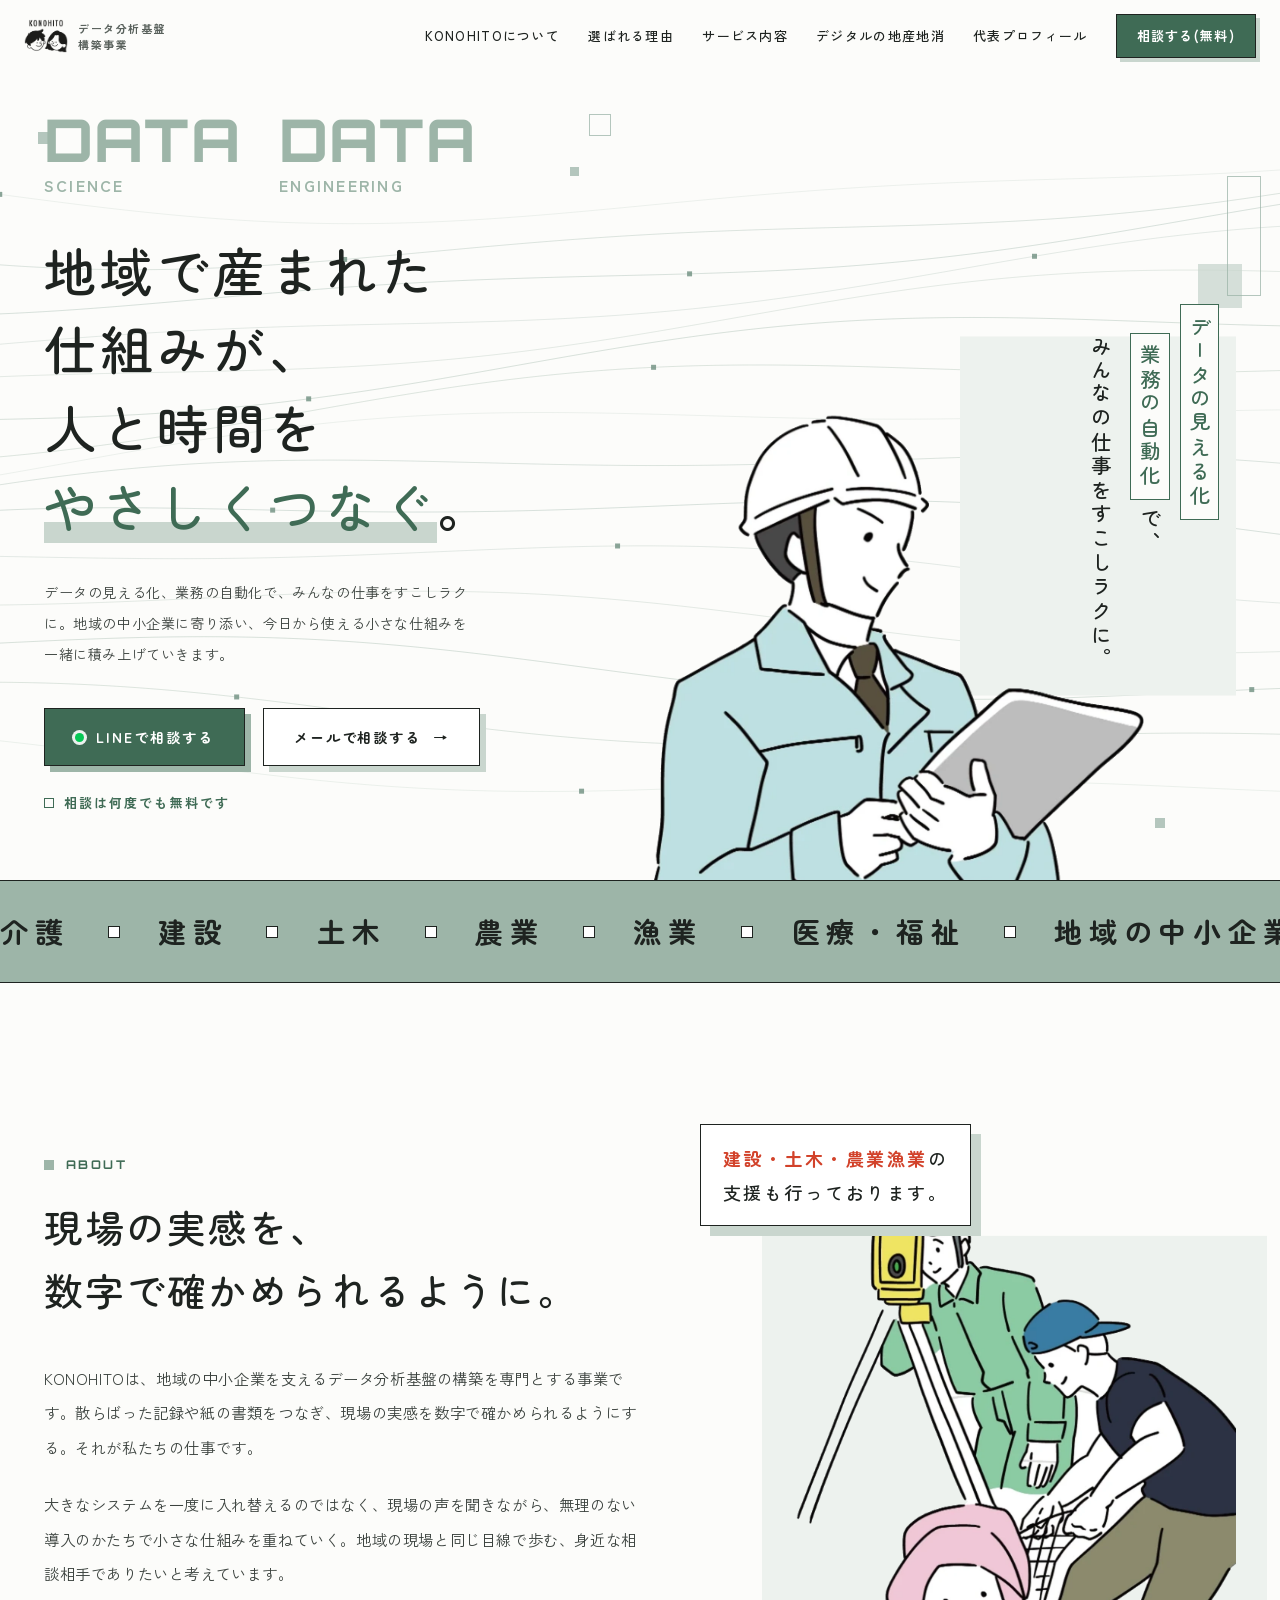
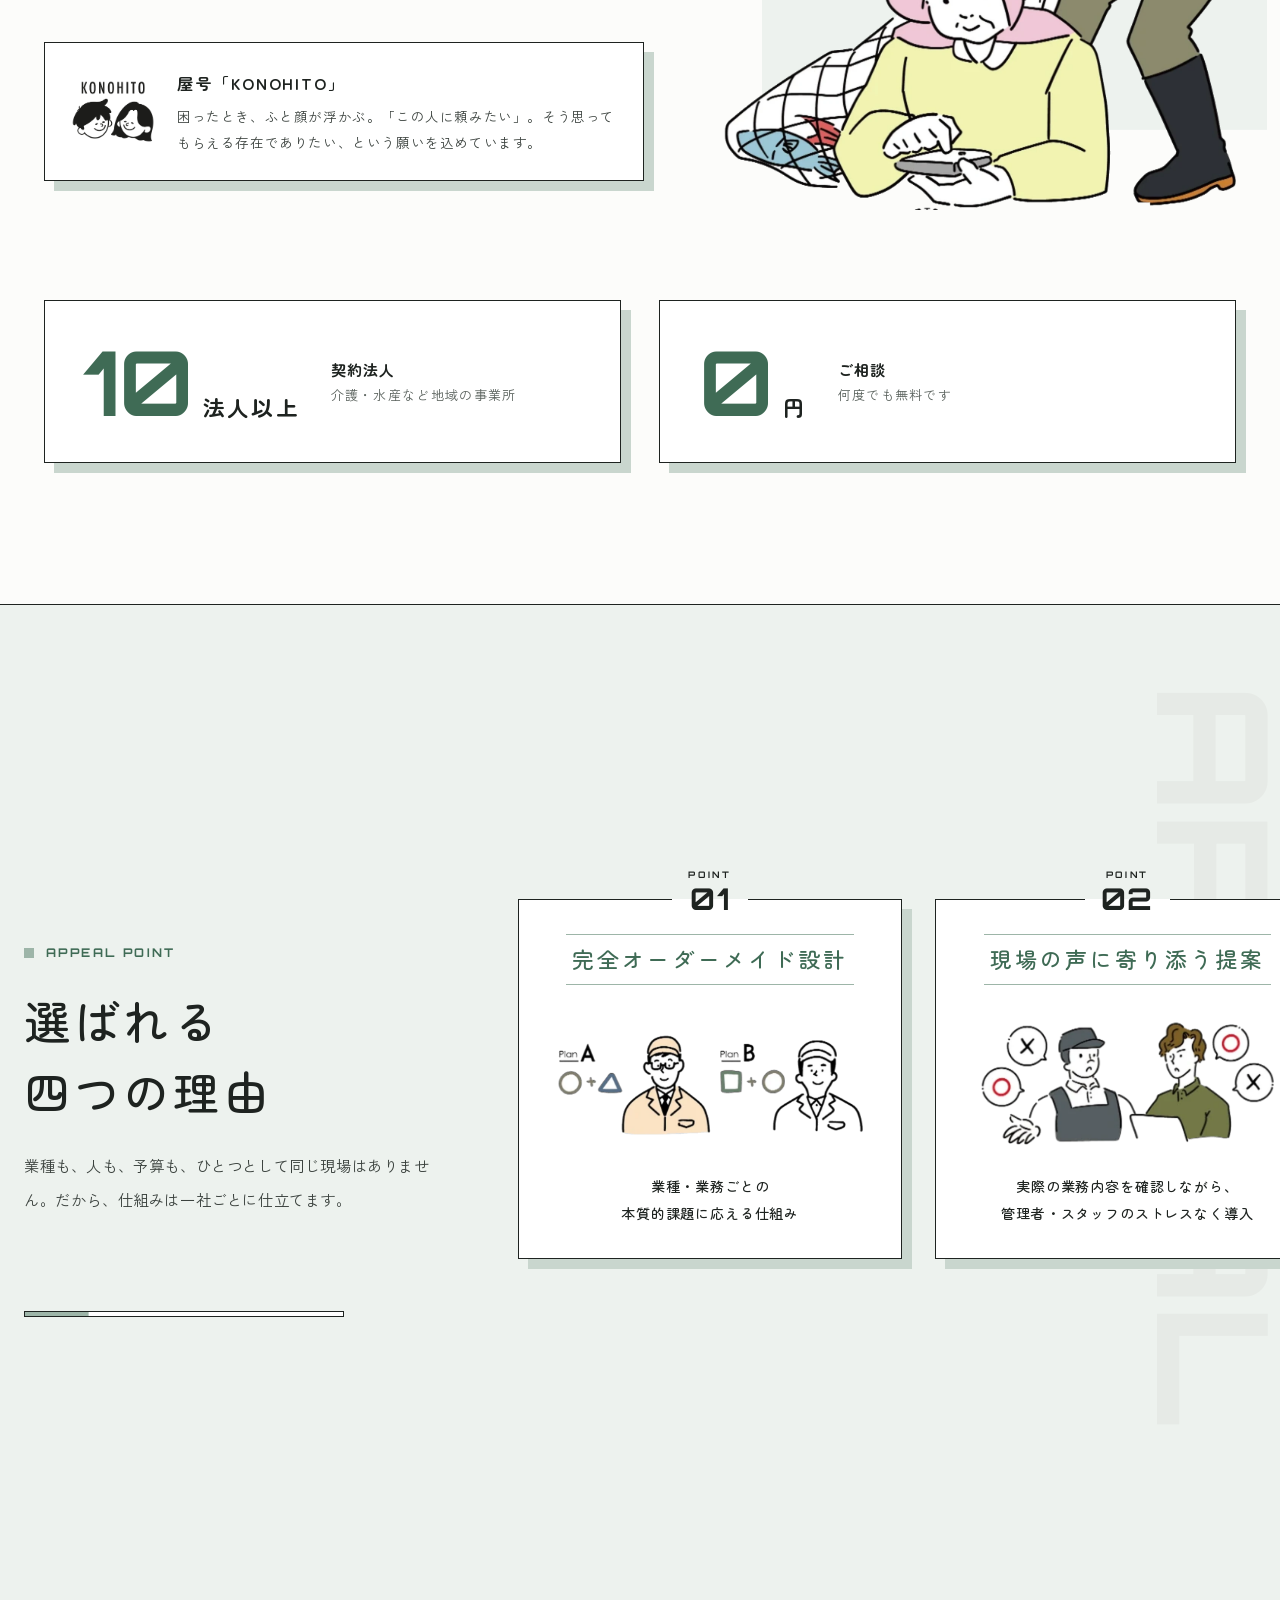
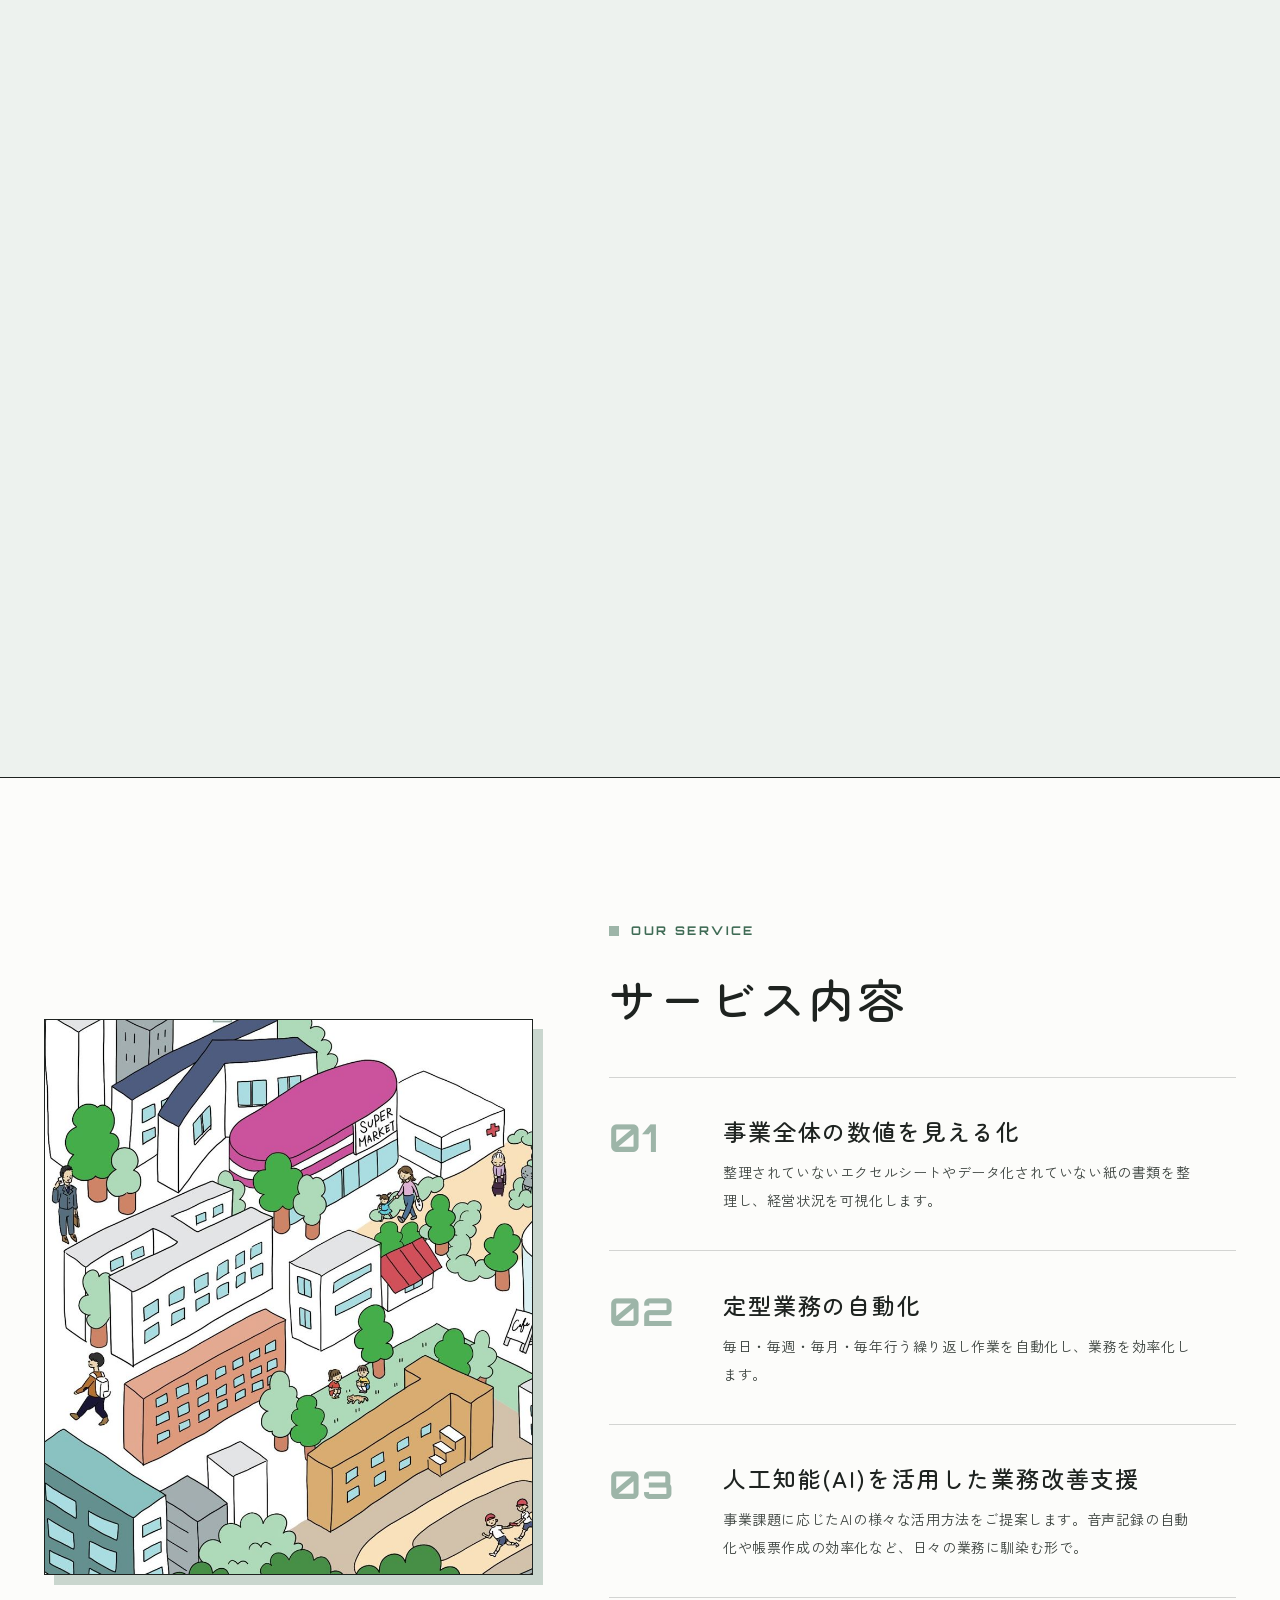
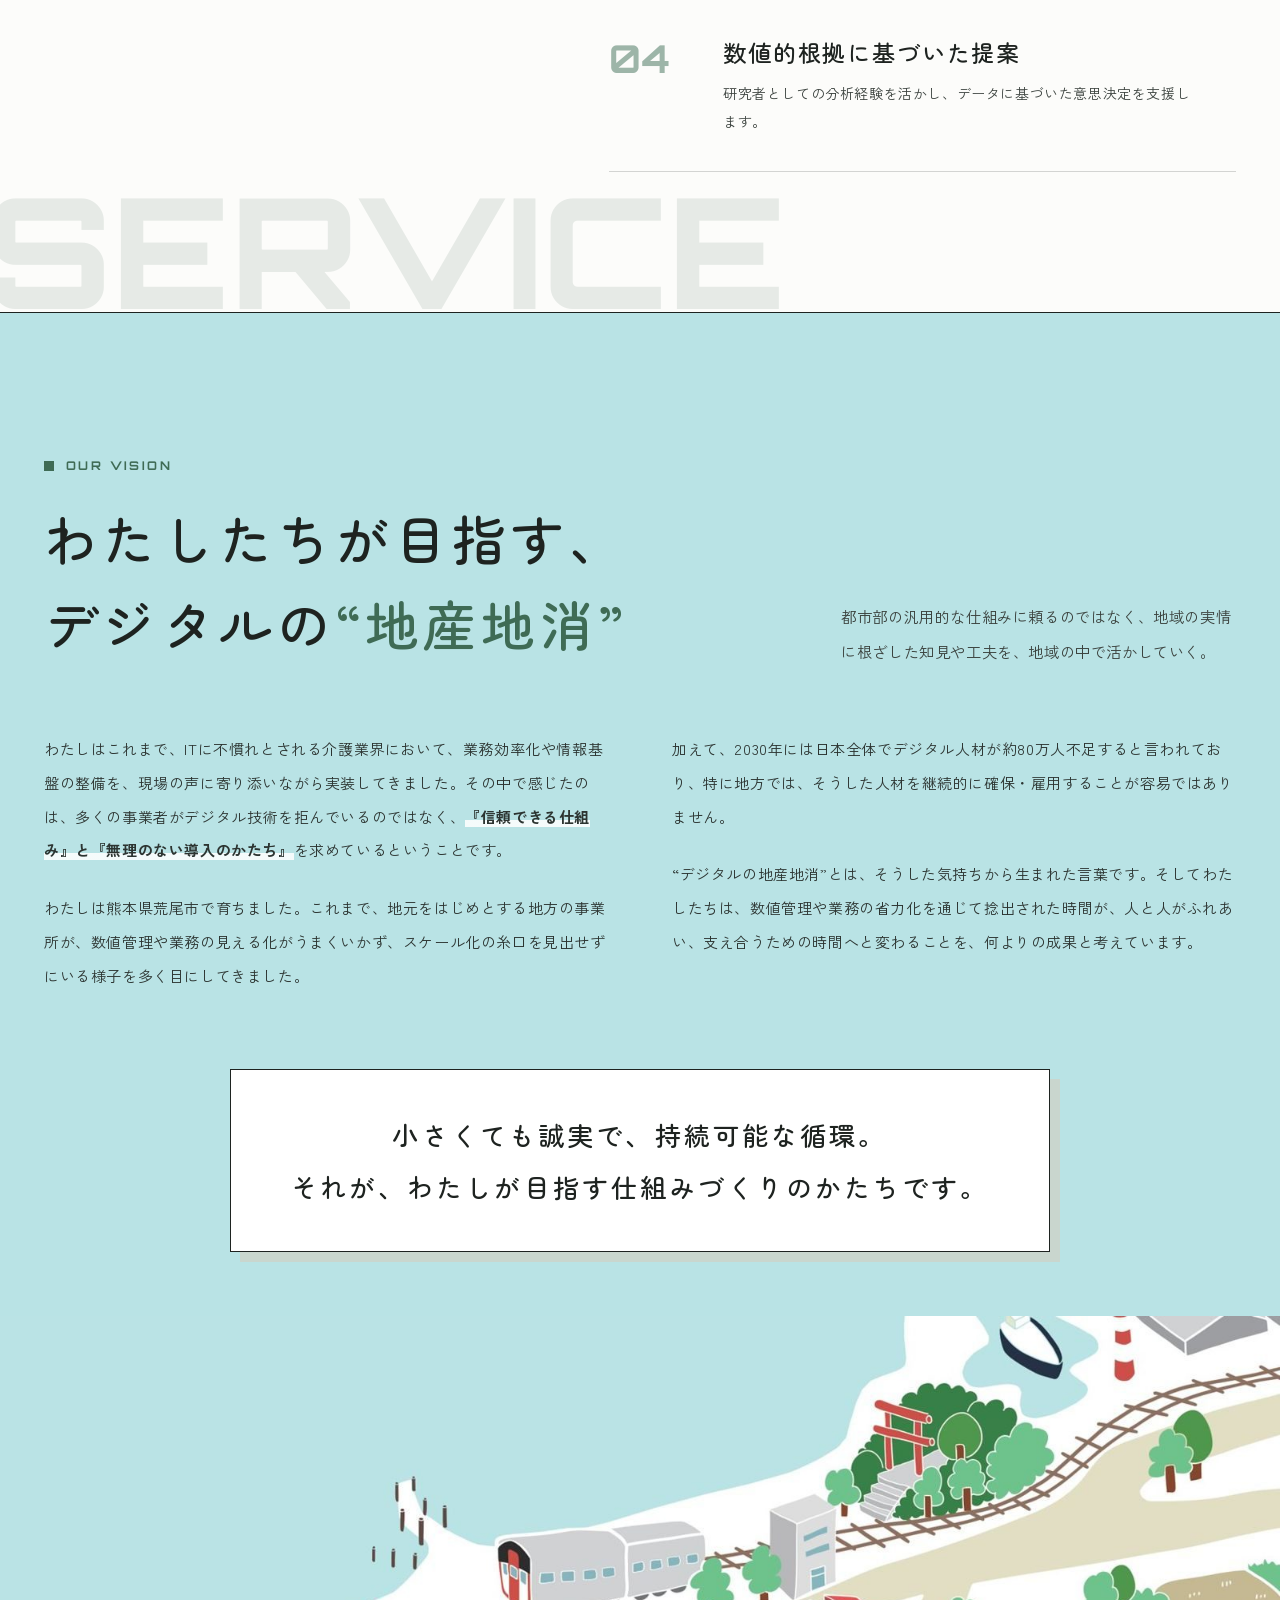
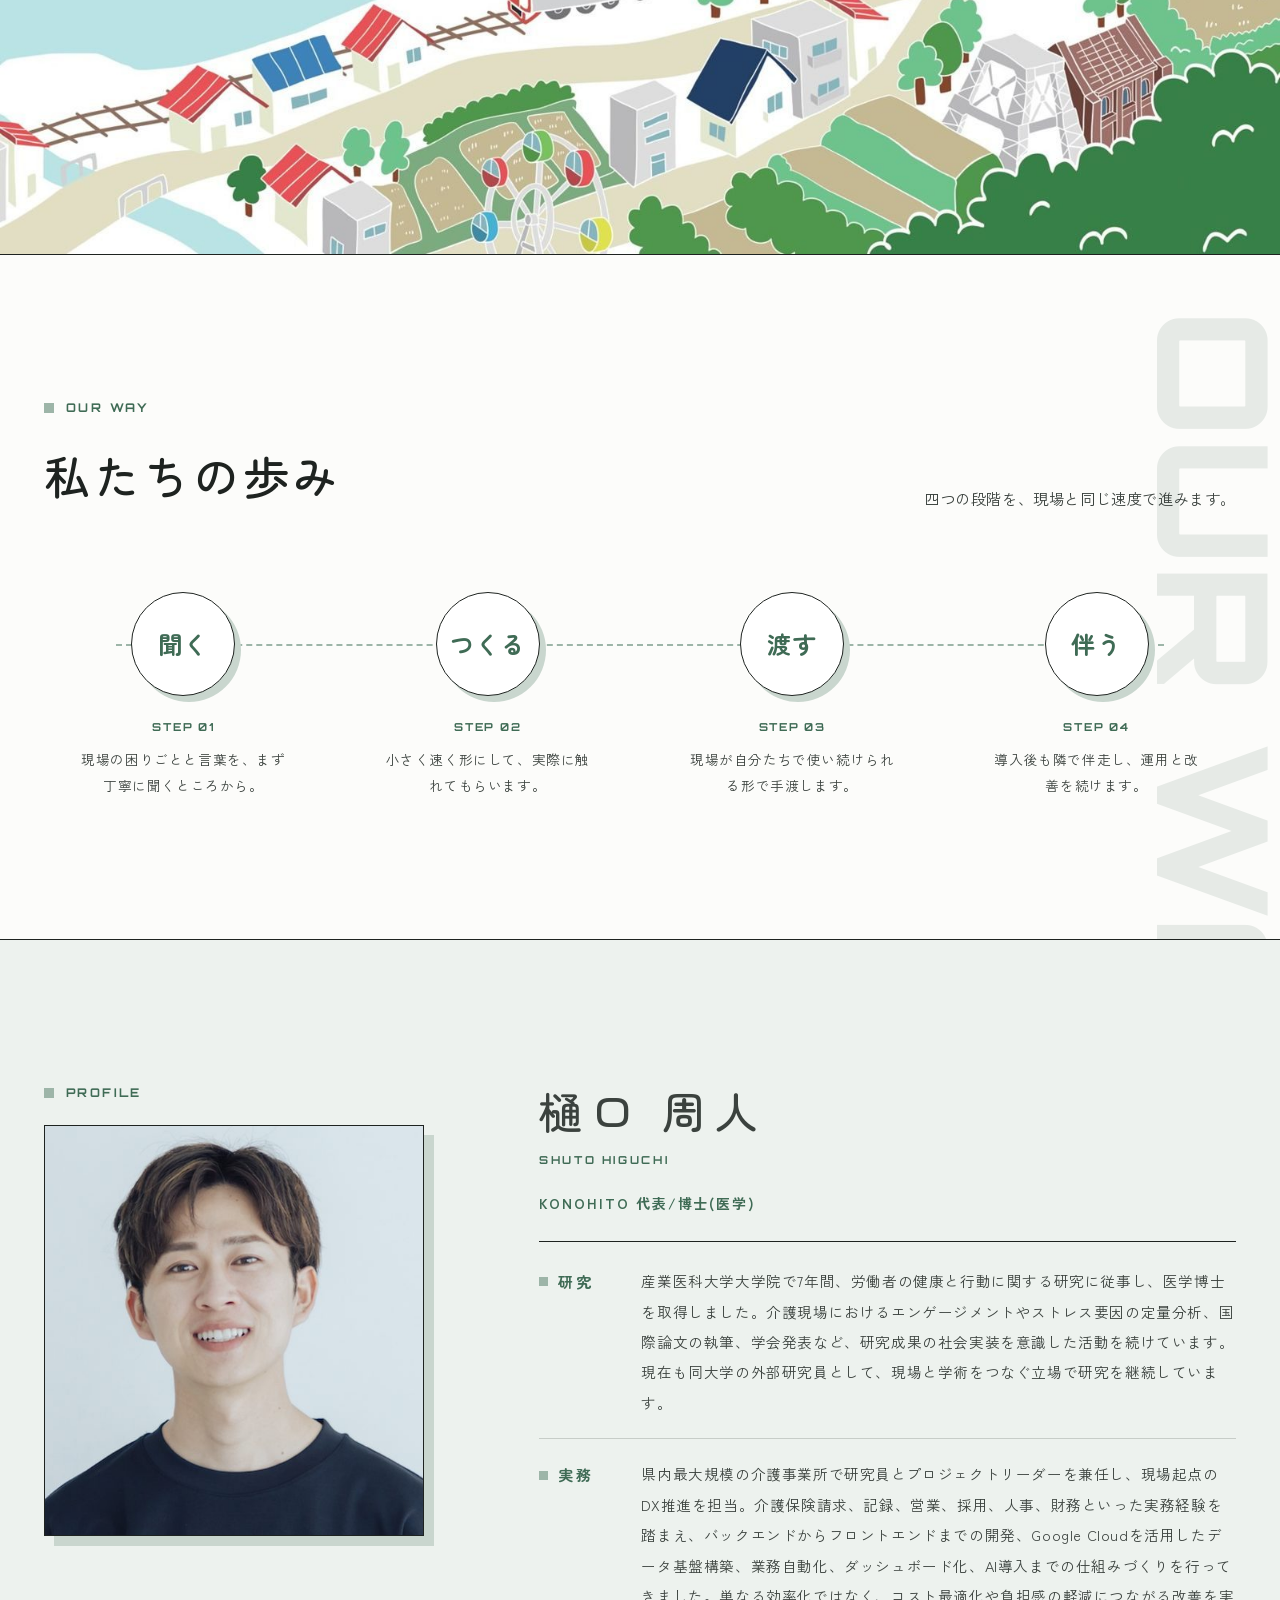
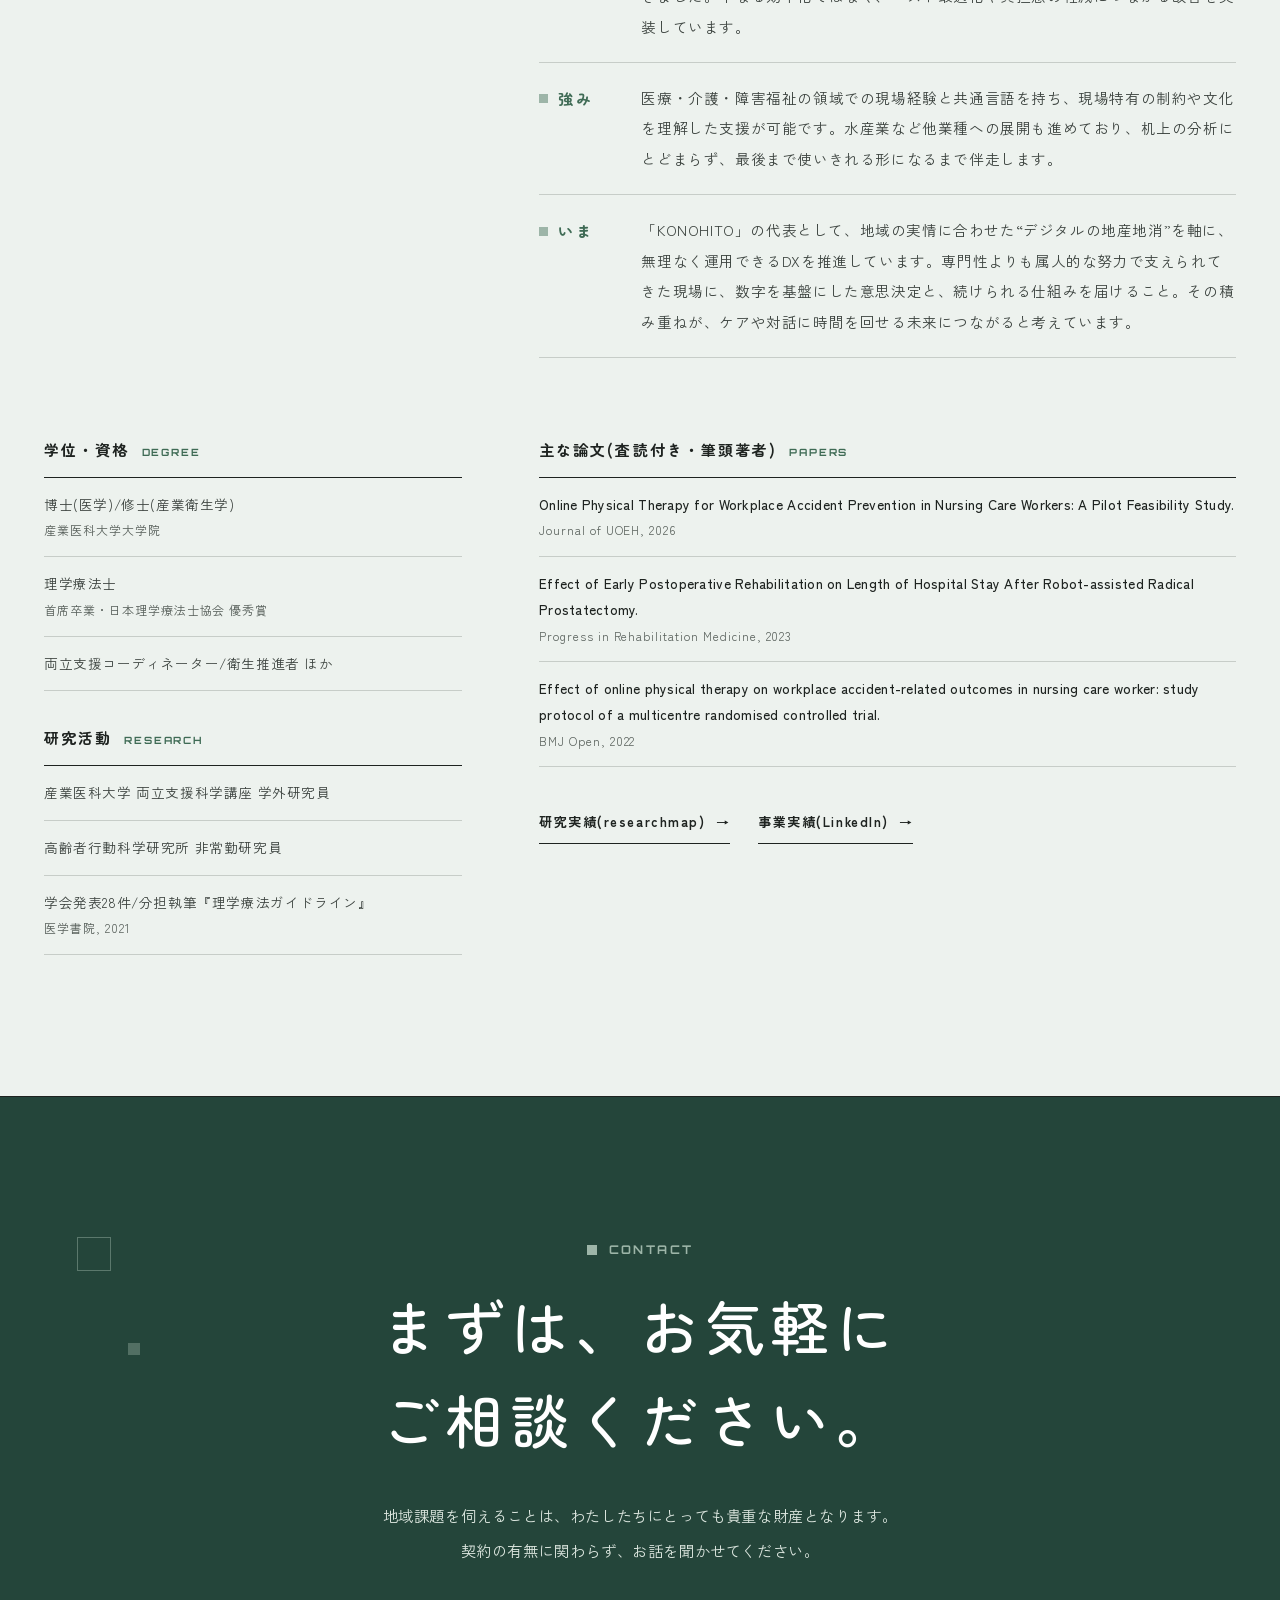
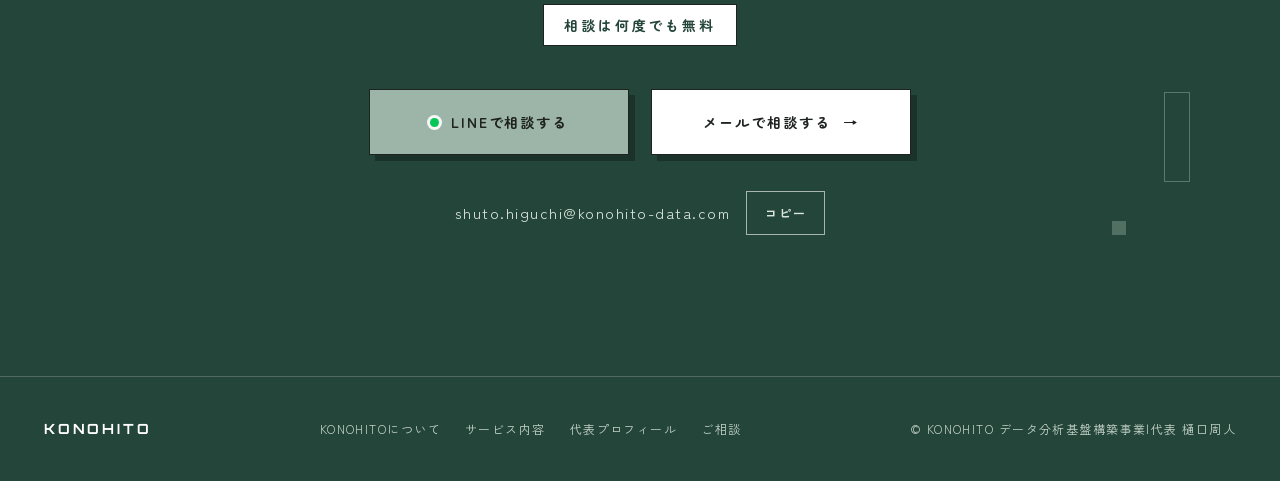
==== commit 9b0685dd: "Add Arao pear cursor, regroup vertical hero copy, restructure profile Replace the square cursor foll" ====
--- a/index.html
+++ b/index.html
@@ -188,12 +188,13 @@
 .hero-fig .ill{position:absolute;left:-8%;bottom:0;width:94%;max-width:none}
 .tate{
   position:absolute;top:0;right:3%;z-index:2;
-  writing-mode:vertical-rl;font-family:var(--maru);font-weight:500;font-size:clamp(16px,1.75vw,25px);letter-spacing:.2em;line-height:1.9;
+  writing-mode:vertical-rl;font-family:var(--maru);font-weight:500;font-size:clamp(15px,1.6vw,23px);letter-spacing:.2em;line-height:1.9;
   display:flex;flex-direction:column;align-items:flex-start;gap:.5em;white-space:nowrap;
 }
 .tate b{font-weight:500;color:var(--green);border:1.5px solid var(--green);padding:.5em .2em;line-height:1.45;background:var(--paper)}
-.tate b:nth-child(2){margin-top:1.4em}
-.tate span{margin-top:2.6em}
+.tate .c2{margin-top:1.4em}
+.tate .c2 b{margin-bottom:.35em}
+.tate .c3{margin-top:1.5em}
 .hero .sq{inset:0}
 @media(max-width:860px){
   .hero-in{grid-template-columns:minmax(0,1fr);min-height:0}
@@ -203,7 +204,7 @@
 @media(max-width:420px){
   .hero-fig{aspect-ratio:1/1.18}
   .tate{font-size:14px;letter-spacing:.14em}
-  .tate span{margin-top:1.6em}
+  .tate .c3{margin-top:2.4em}
 }
 
 /* ---------- 流れる業種名 ---------- */
@@ -342,9 +343,14 @@
 .pf-photo:hover img{transform:scale(1.05)}
 .pf-text .pf-name{font-family:var(--maru);font-weight:500;font-size:clamp(28px,3.4vw,44px);letter-spacing:.18em;line-height:1.4}
 .pf-text .pf-en{font-family:var(--dots);font-weight:700;font-size:11px;letter-spacing:.24em;color:var(--green);margin-top:6px}
-.pf-text .pf-role{font-size:14px;font-weight:700;letter-spacing:.14em;color:var(--green);margin-top:16px;padding-bottom:22px;border-bottom:1.5px solid var(--hair);margin-bottom:24px}
+.pf-text .pf-role{font-size:14px;font-weight:700;letter-spacing:.14em;color:var(--green);margin-top:16px;padding-bottom:22px;border-bottom:1.5px solid var(--ink);margin-bottom:24px}
 .pf-text p{font-size:14.5px;color:#3B423E;line-height:2.2}
-.pf-text p+p{margin-top:1.4em}
+.pf-story>div{display:grid;grid-template-columns:5.5em minmax(0,1fr);gap:8px 20px;padding-block:20px;border-bottom:1.5px solid var(--hair)}
+.pf-story>div:first-child{padding-top:0}
+.pf-story dt{font-family:var(--maru);font-weight:700;font-size:15px;letter-spacing:.2em;color:var(--green);display:flex;align-items:center;gap:10px;align-self:start;line-height:2.1}
+.pf-story dt::before{content:"";width:9px;height:9px;background:var(--sage);flex:none}
+.pf-story dd{font-size:14.5px;color:#3B423E;line-height:2.1}
+@media(max-width:560px){.pf-story>div{grid-template-columns:minmax(0,1fr)}}
 .cv{margin-top:clamp(52px,6vw,88px);display:grid;grid-template-columns:minmax(0,.6fr) minmax(0,1fr);gap:clamp(36px,6vw,104px)}
 .cv h3{font-family:var(--maru);font-weight:700;font-size:15px;letter-spacing:.14em;padding-bottom:12px;border-bottom:1.5px solid var(--ink);display:flex;align-items:baseline;gap:12px;flex-wrap:wrap}
 .cv h3 span{font-family:var(--dots);font-weight:700;font-size:10px;letter-spacing:.18em;color:var(--green)}
@@ -385,9 +391,11 @@
 
 /* ---------- カーソル・進捗 ---------- */
 .prog{position:fixed;left:0;right:0;top:env(safe-area-inset-top,0px);height:3px;z-index:70;background:var(--green);transform:scaleX(0);transform-origin:left;pointer-events:none}
-.cur{position:fixed;left:0;top:0;width:14px;height:14px;margin:-7px 0 0 -7px;border:1.5px solid var(--ink);background:var(--sage);z-index:300;pointer-events:none;opacity:0;visibility:hidden;transition:opacity .3s,width .4s var(--ease),height .4s var(--ease),margin .4s var(--ease),background .3s,rotate .4s var(--ease)}
+.cur{position:fixed;left:0;top:0;width:34px;height:36px;margin:6px 0 0 8px;z-index:300;pointer-events:none;opacity:0;visibility:hidden;transition:opacity .3s}
+.cur svg{display:block;width:100%;height:100%;overflow:visible;transform-origin:50% 60%;transition:transform .5s var(--ease);filter:drop-shadow(3px 3px 0 rgba(157,181,168,.55))}
 .cur.on{opacity:1;visibility:visible}
-.cur.big{width:44px;height:44px;margin:-22px 0 0 -22px;background:rgba(157,181,168,.35);rotate:45deg}
+.cur.big svg{transform:scale(1.45) rotate(-14deg)}
+.cur.down svg{transform:scale(.9) rotate(8deg)}
 @media(hover:none),(pointer:coarse){.cur{display:none}}
 
 @media(prefers-reduced-motion:reduce){
@@ -408,7 +416,7 @@
   <div class="loader-n" id="loaderN">000</div>
 </div>
 <div class="prog" id="prog" aria-hidden="true"></div>
-<div class="cur" id="cur" aria-hidden="true"></div>
+<div class="cur" id="cur" aria-hidden="true"><svg viewBox="0 0 34 36"><path d="M17.4 9.2c.2-2.6 1.2-4.6 3.2-6" fill="none" stroke="#5A4028" stroke-width="2" stroke-linecap="round"/><path d="M20.4 4.6c2.6-2.6 6.2-2.8 8.6-1-1.6 3-5.2 4.2-8.6 1z" fill="#8DBF8A" stroke="#1E2320" stroke-width="1.4" stroke-linejoin="round"/><path d="M17 8.6c3.2-1.4 7.6-.6 10.8 2.4 3.6 3.4 4.8 8.6 3.2 13.2-1.8 5.4-7 9.2-13.6 9.4C10.8 33.800 5.200 30.400 3.200 25 1.400 20.200 2.600 14.800 6.400 11.400 9.600 8.400 13.800 7.400 17 8.600z" fill="#D8A548" stroke="#1E2320" stroke-width="1.6" stroke-linejoin="round"/><path d="M7.400 16.200c1.200-2.400 3.200-4 5.600-4.800" fill="none" stroke="#F3D58C" stroke-width="2.200" stroke-linecap="round"/><g fill="#A9772A"><circle cx="12" cy="20" r=".9"/><circle cx="18" cy="16" r=".9"/><circle cx="23" cy="21" r=".9"/><circle cx="15" cy="26" r=".9"/><circle cx="21" cy="27.500" r=".9"/><circle cx="26" cy="16.500" r=".9"/><circle cx="9" cy="25" r=".9"/></g></svg></div>
 
 <header class="hd" id="hd">
   <div class="hd-in">
@@ -475,7 +483,7 @@
       <div class="block pop" data-par=".06"></div>
       <img class="ill pop d1" src="assets/worker.webp" width="1180" height="1096" alt="ヘルメット姿でタブレットを操作する現場監督のイラスト" fetchpriority="high">
       <p class="tate rv d2" aria-label="データの見える化、業務の自動化で、みんなの仕事をすこしラクに。">
-        <b>データの見える化</b><b>業務の自動化</b><span>で、みんなの仕事を<br>すこしラクに。</span>
+        <b>データの見える化</b><span class="c2"><b>業務の自動化</b>で、</span><span class="c3">みんなの仕事をすこしラクに。</span>
       </p>
     </div>
   </div>
@@ -693,8 +701,24 @@
         <p class="pf-name rv">樋口 周人</p>
         <p class="pf-en rv">SHUTO HIGUCHI</p>
         <p class="pf-role rv">KONOHITO 代表/博士(医学)</p>
-        <p class="rv">産業医科大学大学院で7年間、労働者の健康と行動に関する研究に従事し、医学博士を取得。介護現場におけるエンゲージメントやストレス要因の定量分析、国際論文の執筆、学会発表など、研究成果の社会実装を意識した活動を続け、現在も同大学の学外研究員として、現場と学術をつなぐ立場で取り組んでいます。</p>
-        <p class="rv">実務では、介護事業所にて研究員・プロジェクトリーダーを兼任し、現場起点のDX推進を担当。介護保険請求・記録・営業・採用・人事・財務といった複数の実務経験を踏まえ、Google Cloudを活用したデータ基盤構築、業務自動化、ダッシュボード化、AI導入まで、開発から運用までを一貫して手がけてきました。医療・介護・障害福祉の現場と共通言語を持つことを強みに、現場特有の制約や文化を理解した支援が可能です。水産業など他業種への展開も進めています。</p>
+        <dl class="pf-story">
+          <div class="rv">
+            <dt>研究</dt>
+            <dd>産業医科大学大学院で7年間、労働者の健康と行動に関する研究に従事し、医学博士を取得しました。介護現場におけるエンゲージメントやストレス要因の定量分析、国際論文の執筆、学会発表など、研究成果の社会実装を意識した活動を続けています。現在も同大学の外部研究員として、現場と学術をつなぐ立場で研究を継続しています。</dd>
+          </div>
+          <div class="rv">
+            <dt>実務</dt>
+            <dd>県内最大規模の介護事業所で研究員とプロジェクトリーダーを兼任し、現場起点のDX推進を担当。介護保険請求、記録、営業、採用、人事、財務といった実務経験を踏まえ、バックエンドからフロントエンドまでの開発、Google Cloudを活用したデータ基盤構築、業務自動化、ダッシュボード化、AI導入までの仕組みづくりを行ってきました。単なる効率化ではなく、コスト最適化や負担感の軽減につながる改善を実装しています。</dd>
+          </div>
+          <div class="rv">
+            <dt>強み</dt>
+            <dd>医療・介護・障害福祉の領域での現場経験と共通言語を持ち、現場特有の制約や文化を理解した支援が可能です。水産業など他業種への展開も進めており、机上の分析にとどまらず、最後まで使いきれる形になるまで伴走します。</dd>
+          </div>
+          <div class="rv">
+            <dt>いま</dt>
+            <dd>「KONOHITO」の代表として、地域の実情に合わせた“デジタルの地産地消”を軸に、無理なく運用できるDXを推進しています。専門性よりも属人的な努力で支えられてきた現場に、数字を基盤にした意思決定と、続けられる仕組みを届けること。その積み重ねが、ケアや対話に時間を回せる未来につながると考えています。</dd>
+          </div>
+        </dl>
       </div>
     </div>
     <div class="cv">
@@ -902,7 +926,9 @@
       cur.classList.toggle('big', !!e.target.closest('a,button,.tile,.svc'));
       if (!run) { run = true; requestAnimationFrame(loop); }
     }, { passive: true });
-    document.addEventListener('pointerleave', () => cur.classList.remove('on'));
+    document.documentElement.addEventListener('pointerleave', () => cur.classList.remove('on'));
+    addEventListener('pointerdown', () => cur.classList.add('down'));
+    addEventListener('pointerup', () => cur.classList.remove('down'));
     $$('[data-mag]').forEach(el => {
       el.addEventListener('pointermove', e => {
         const r = el.getBoundingClientRect();
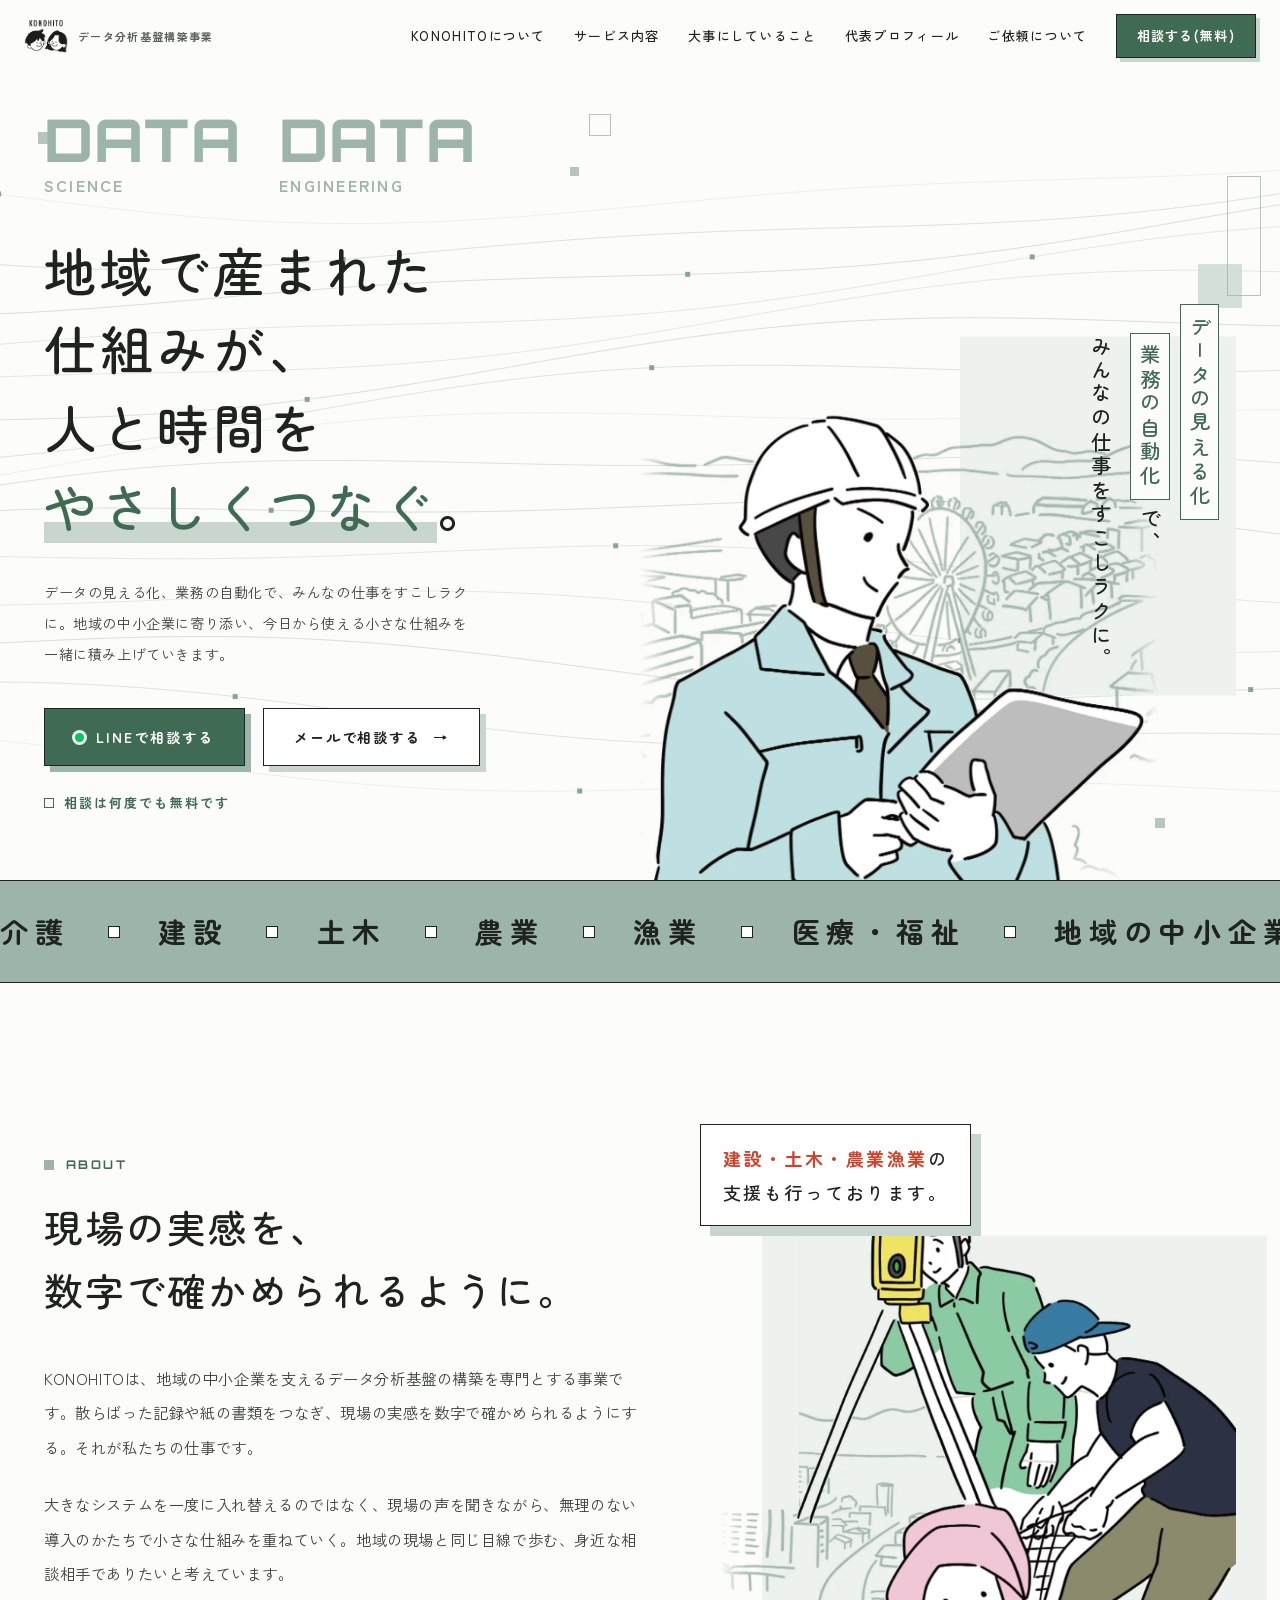
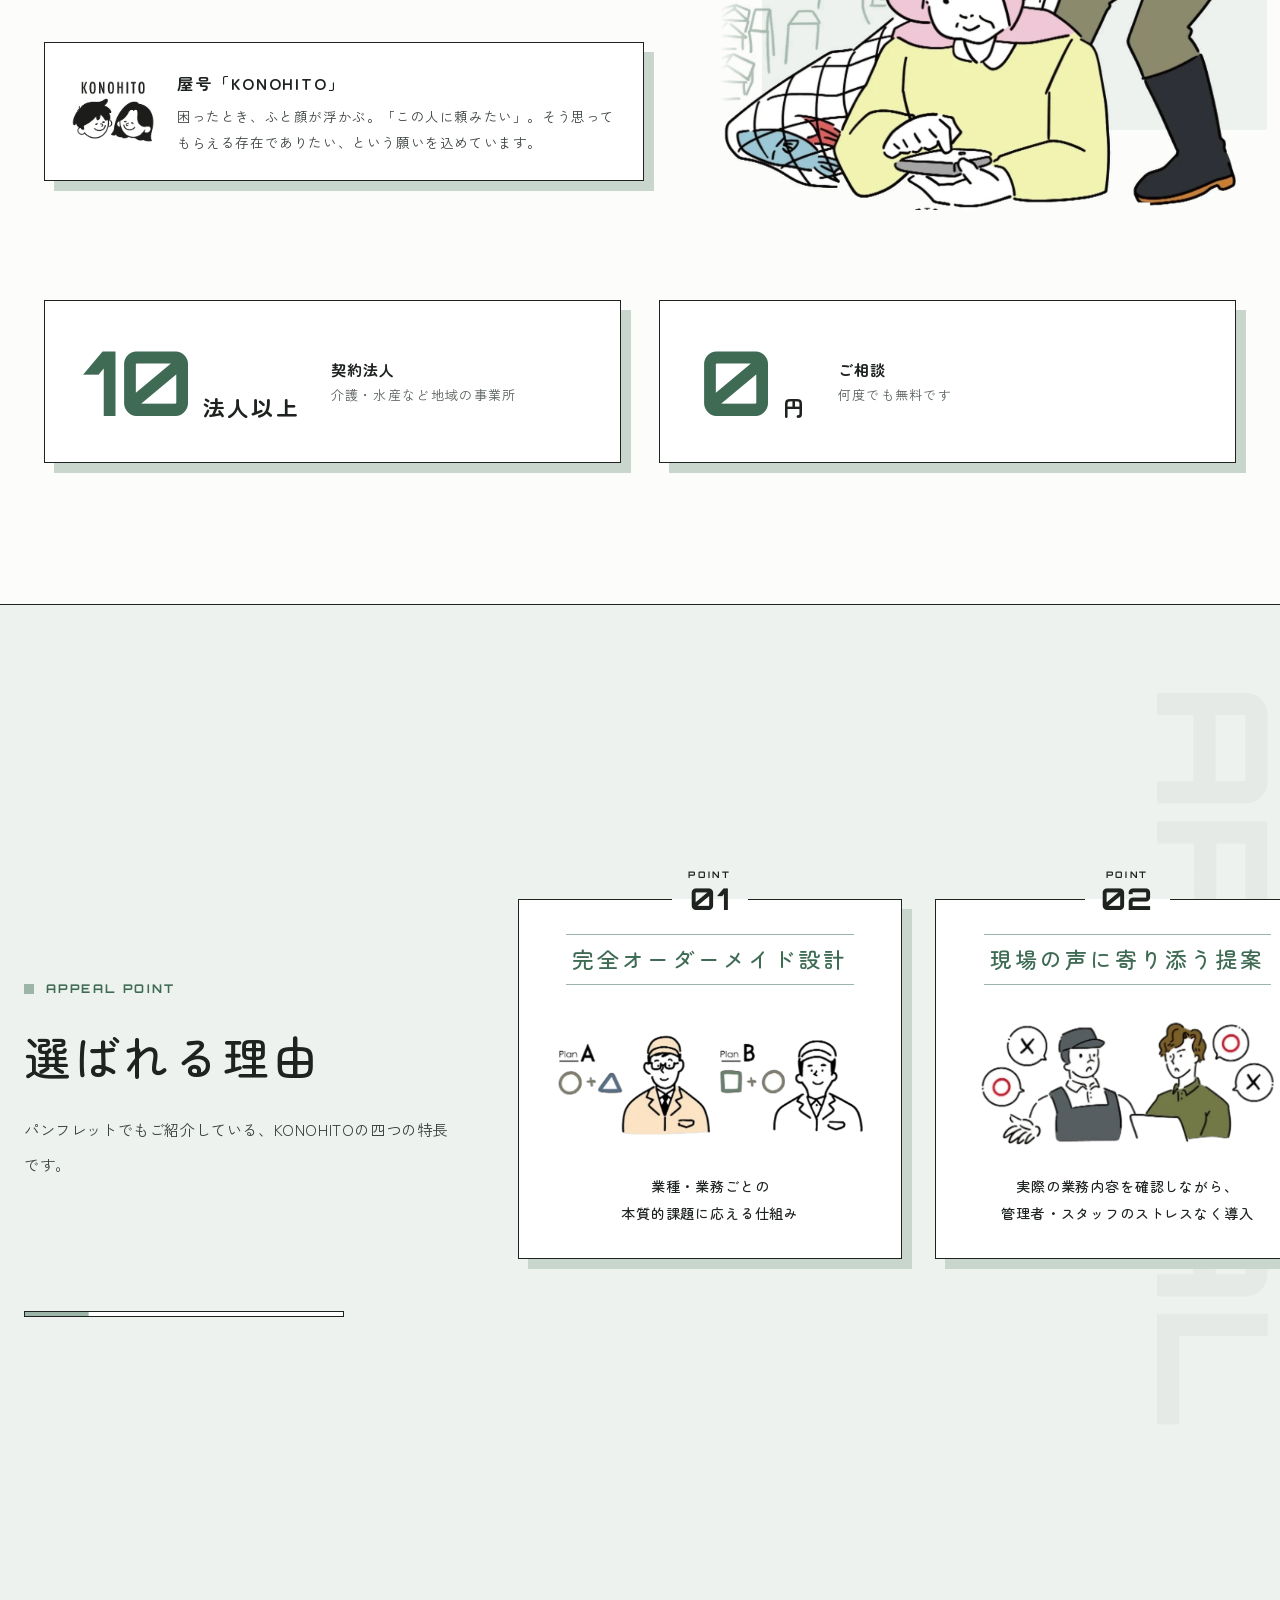
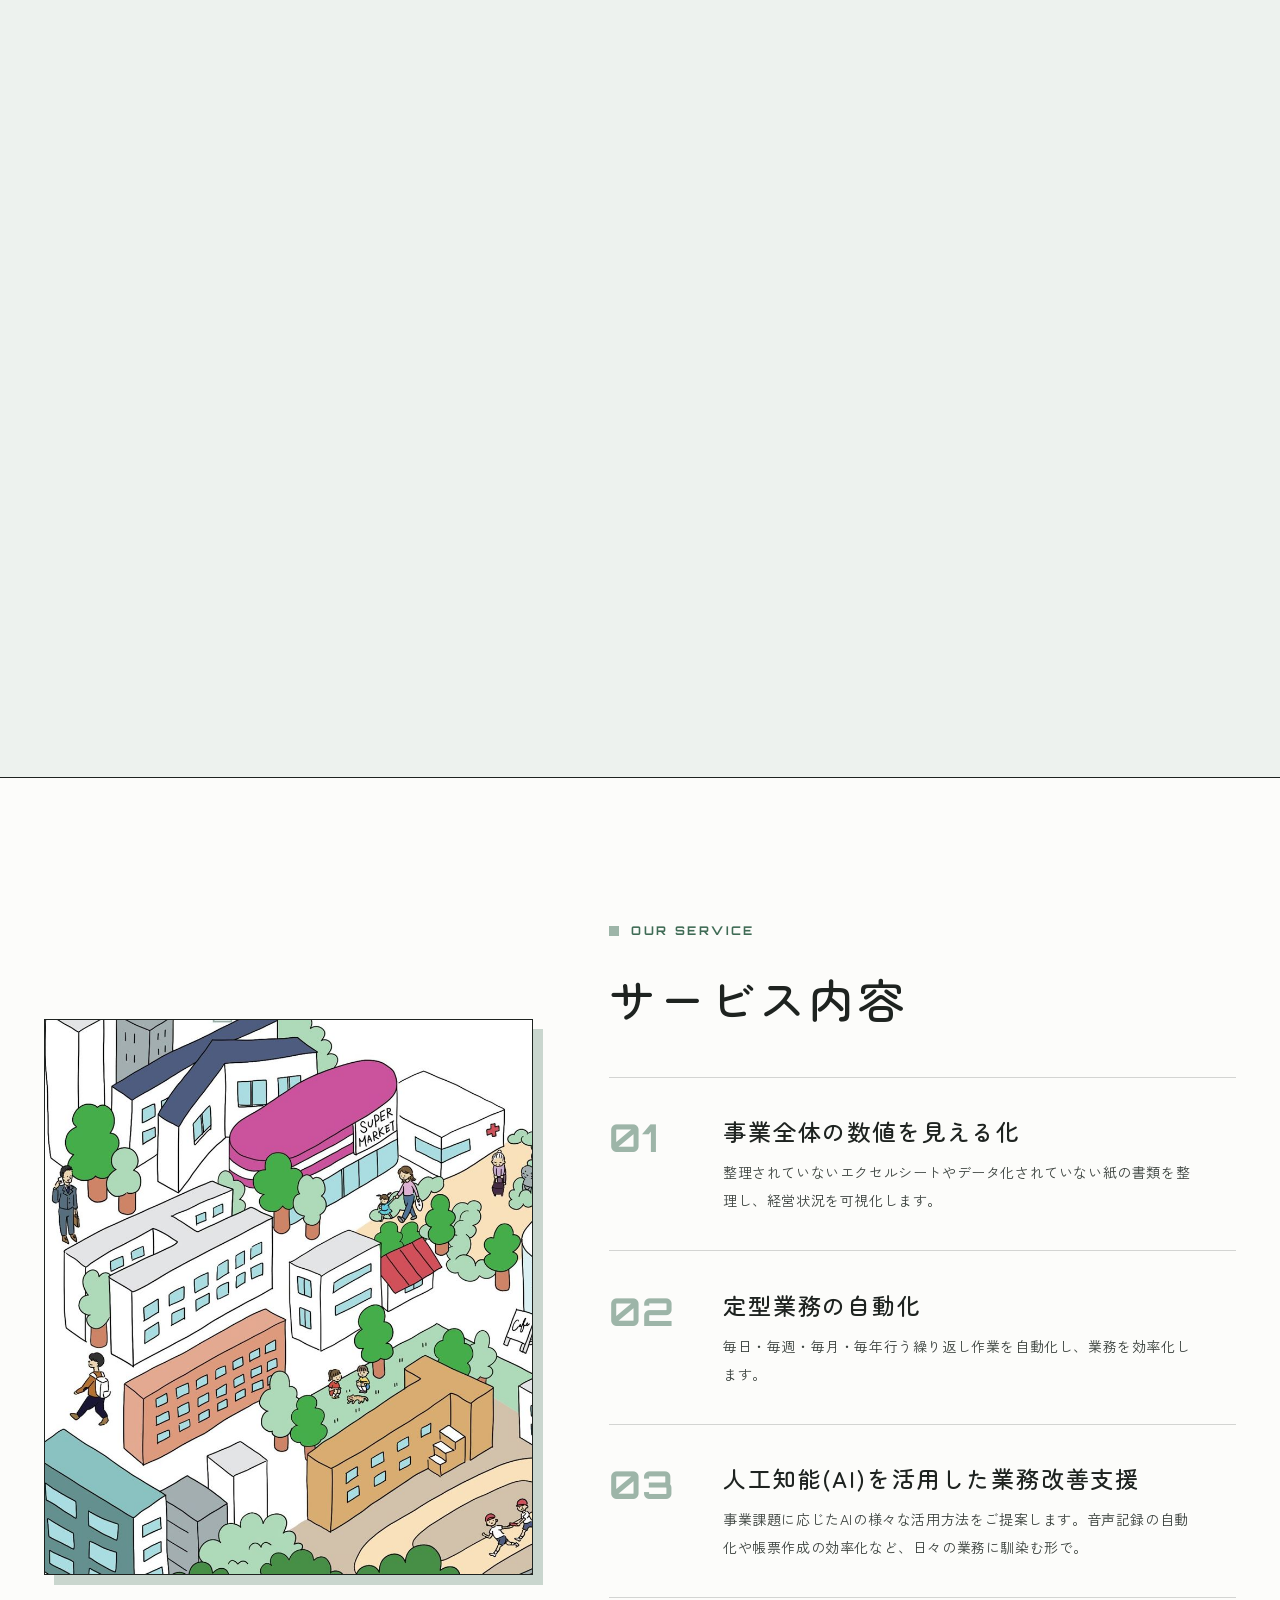
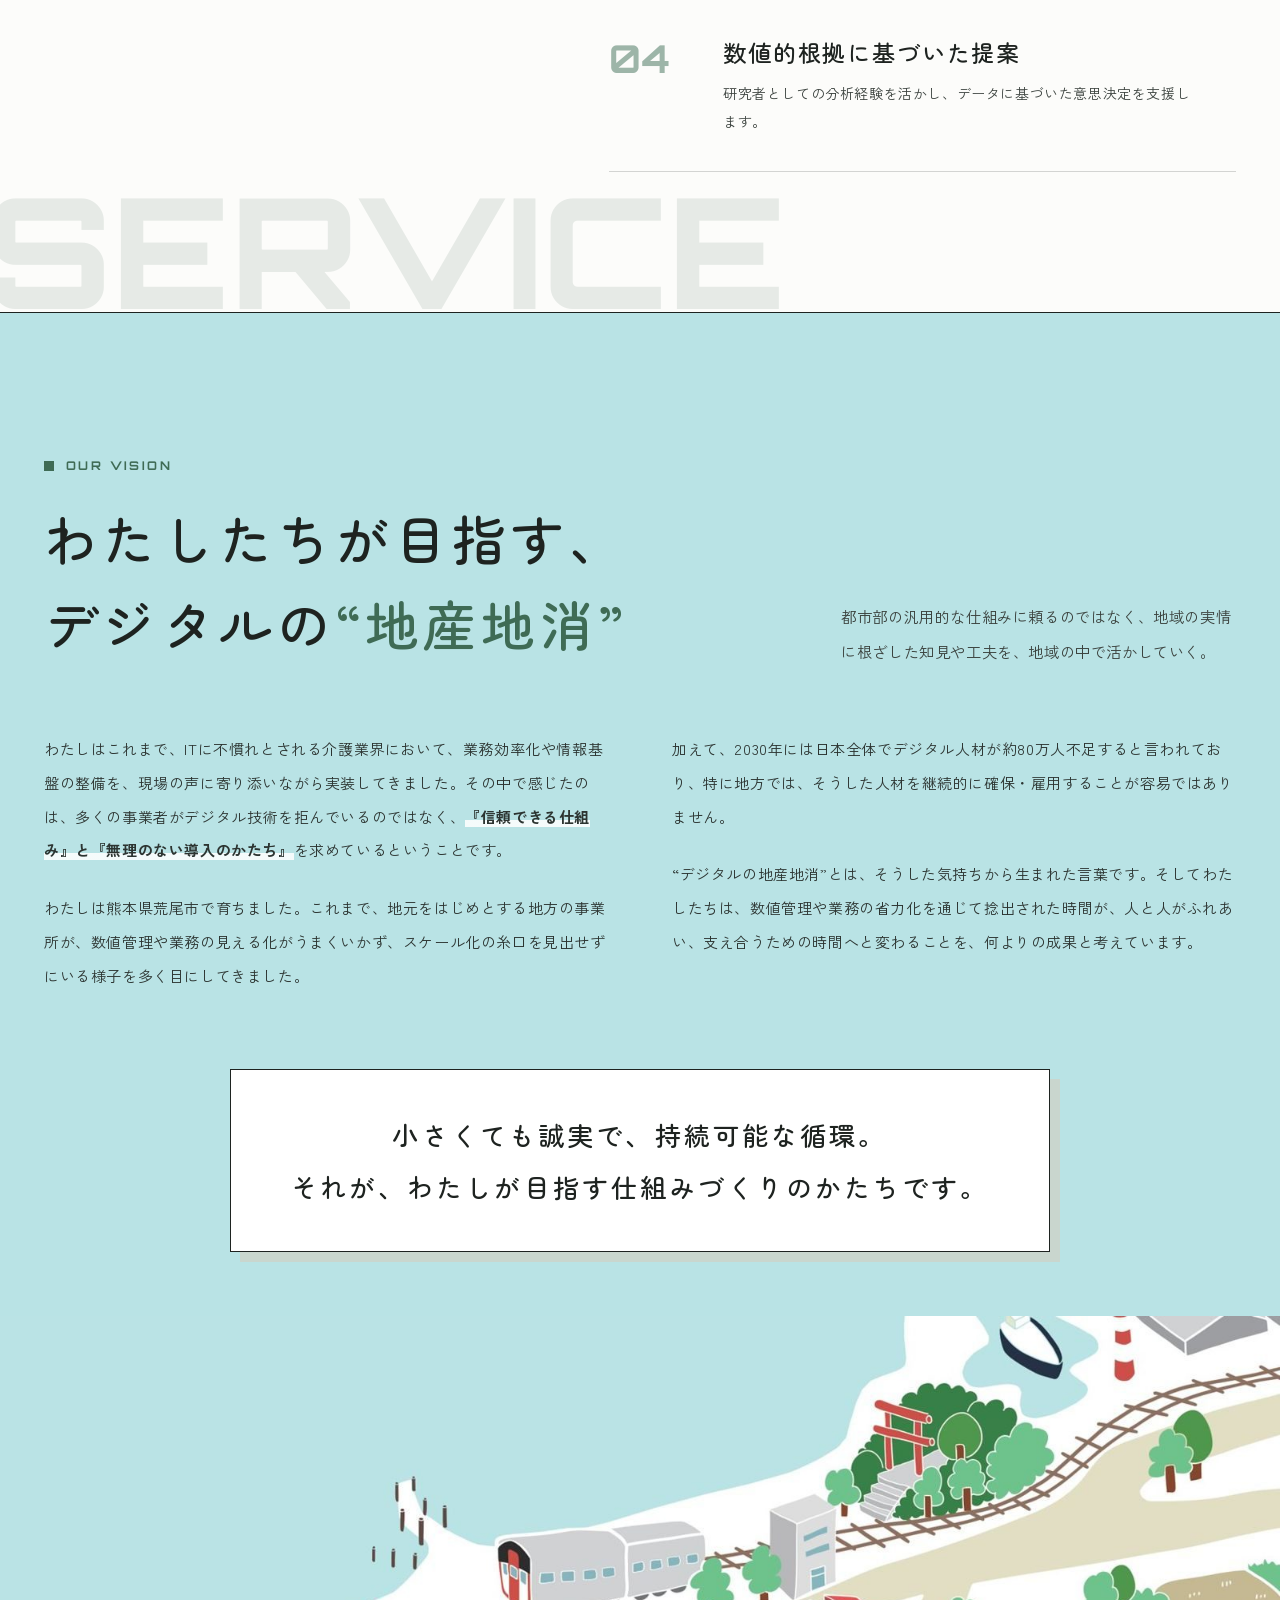
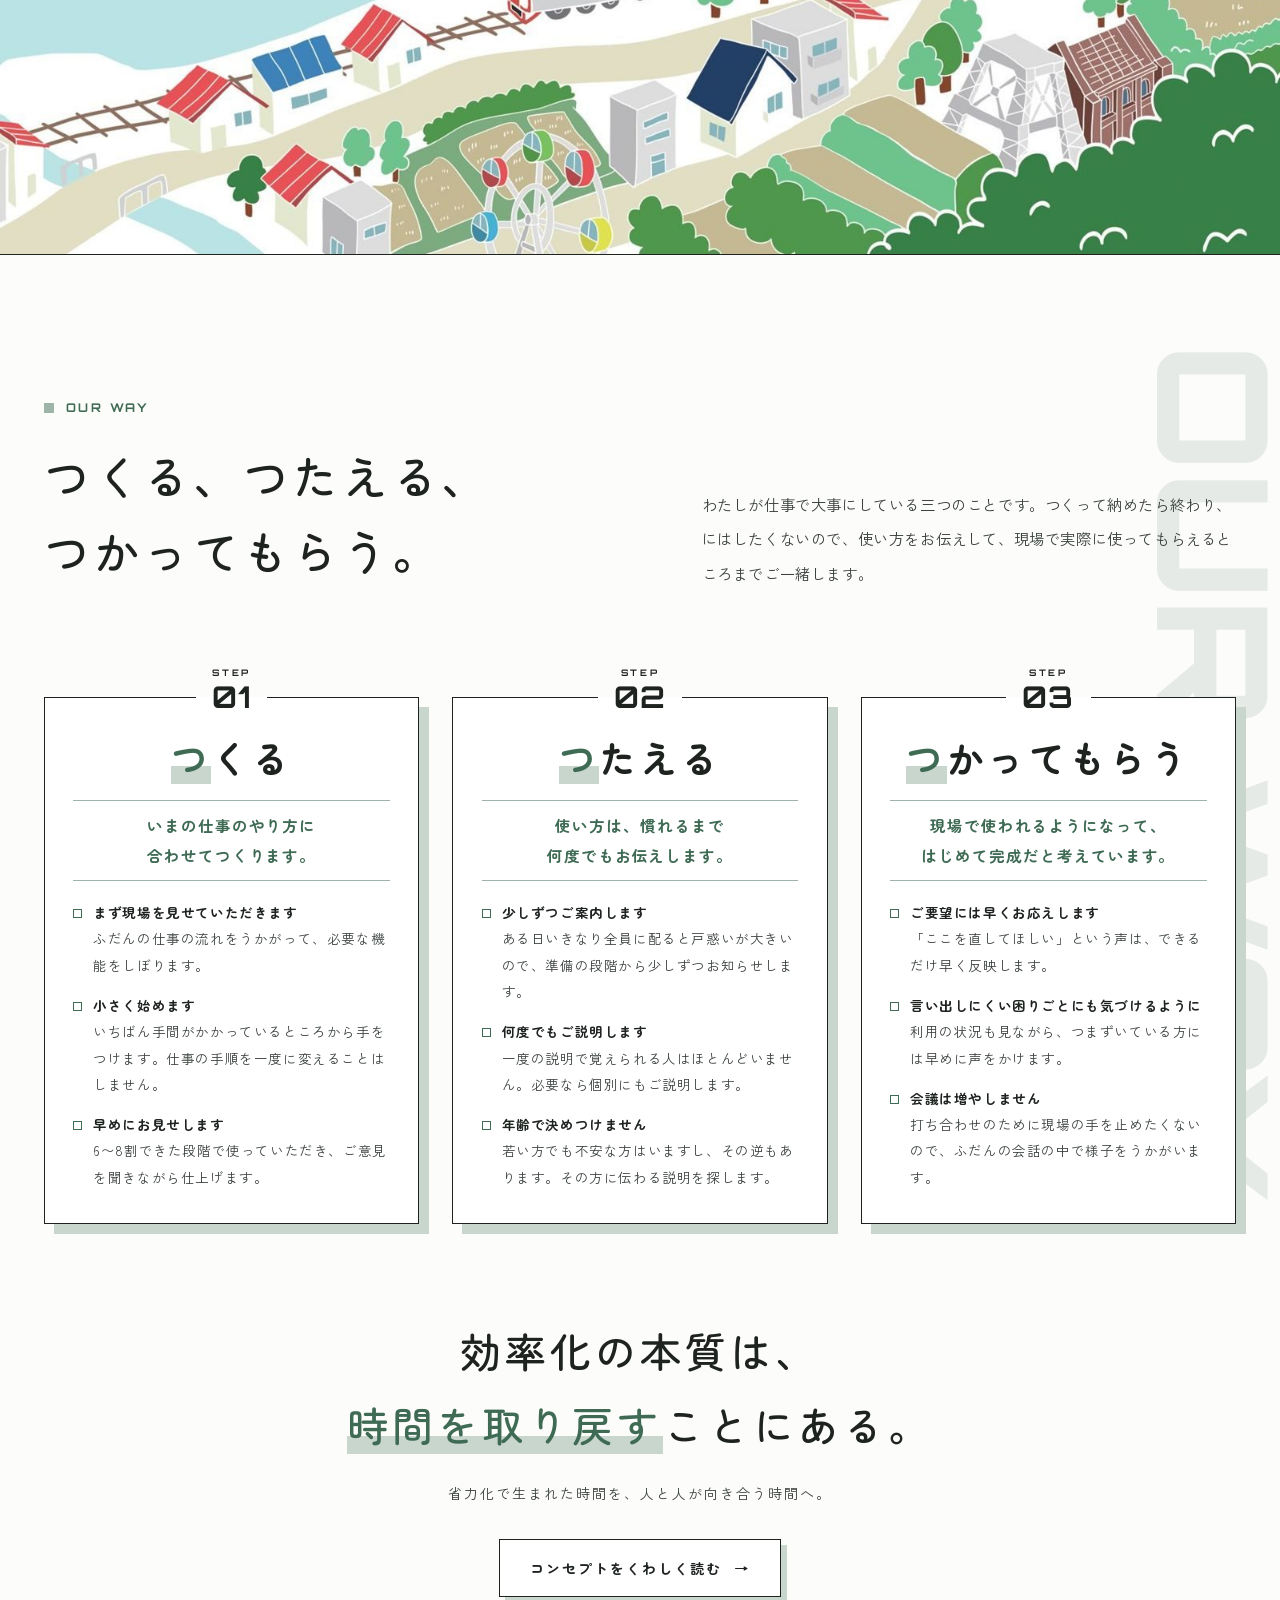
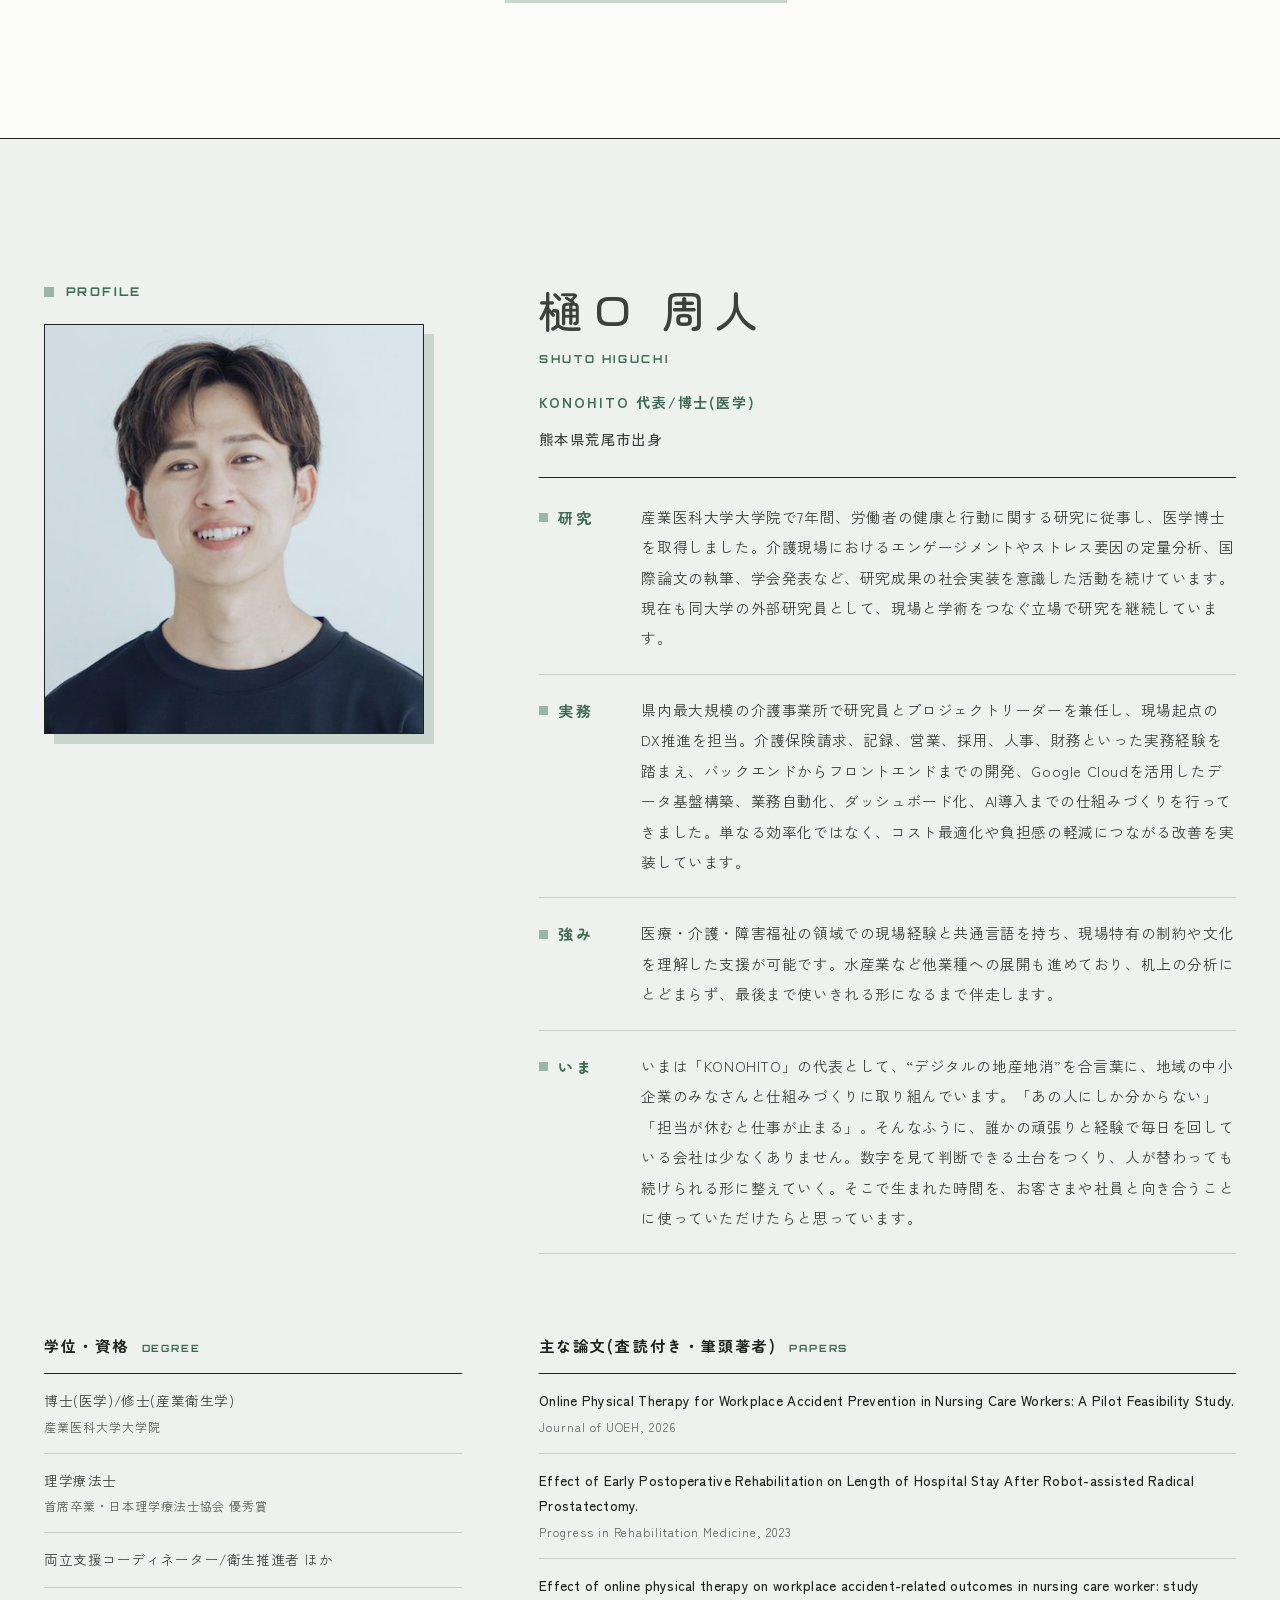
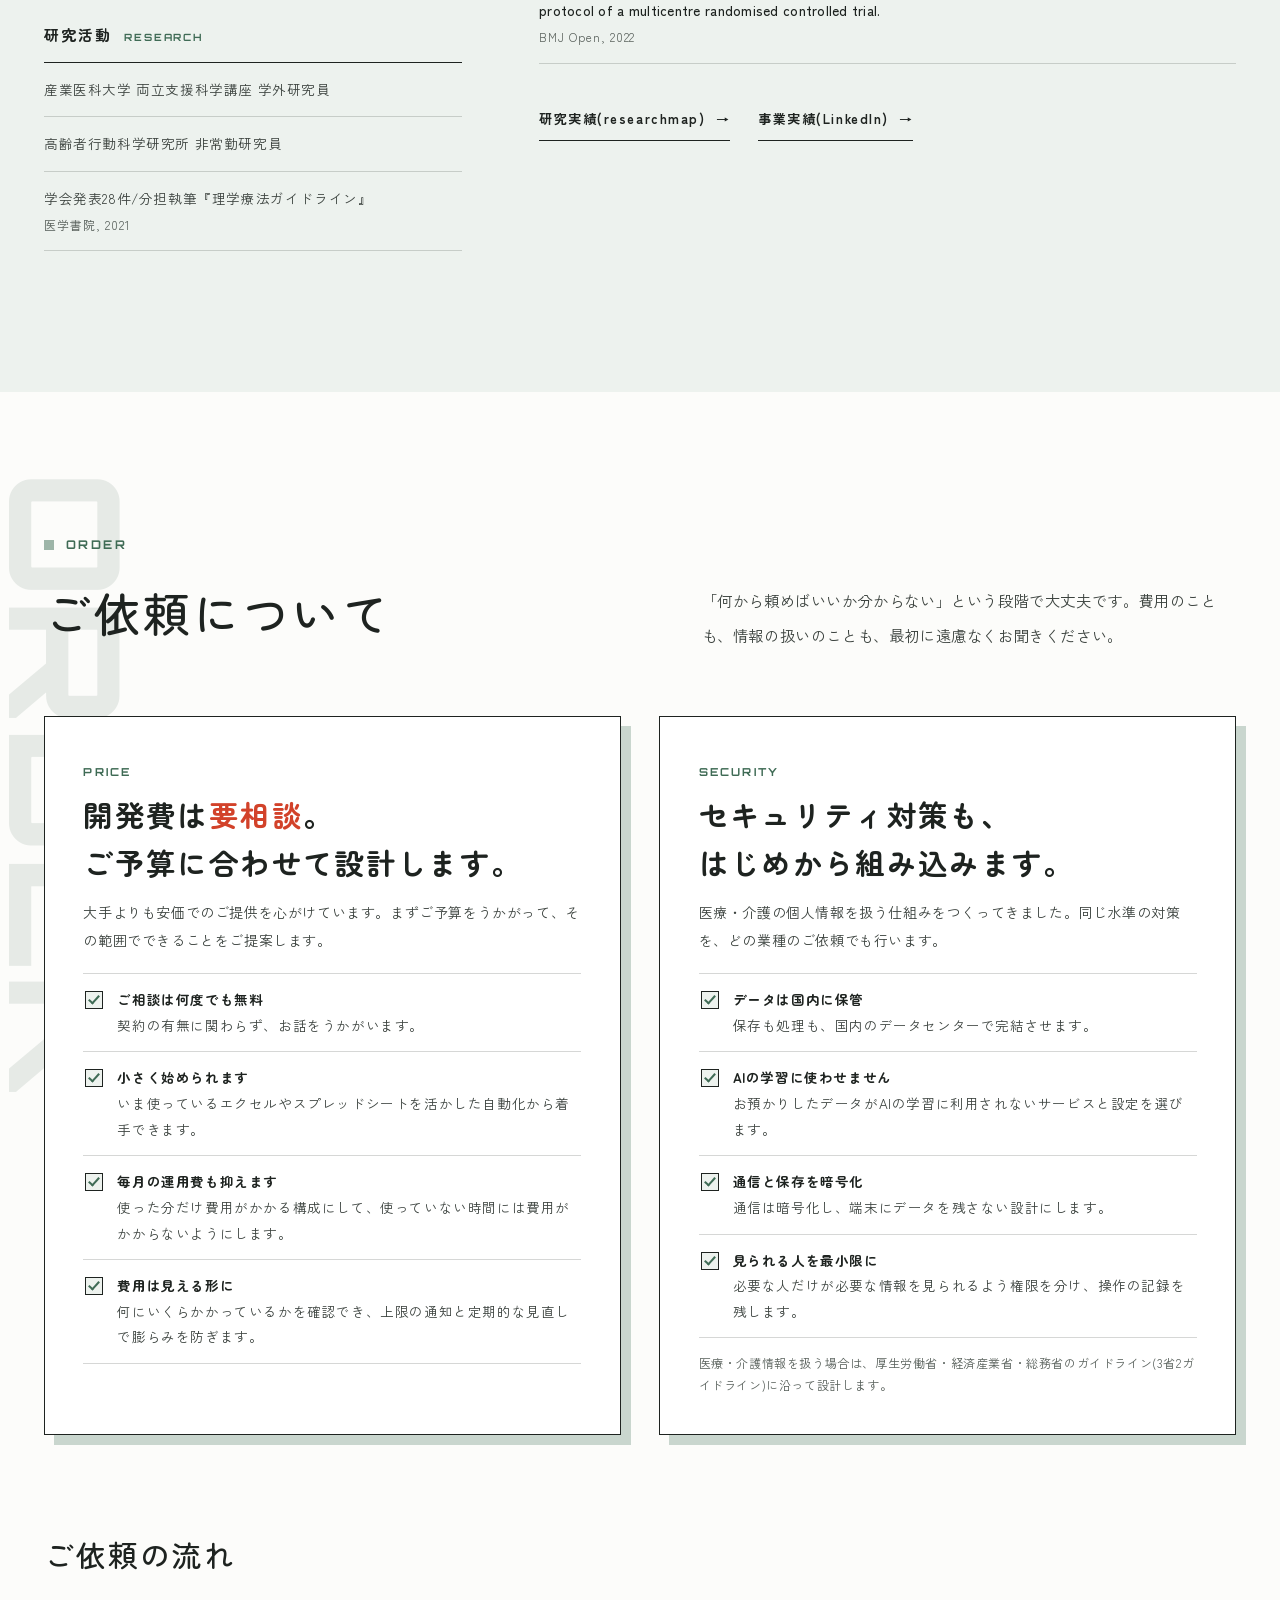
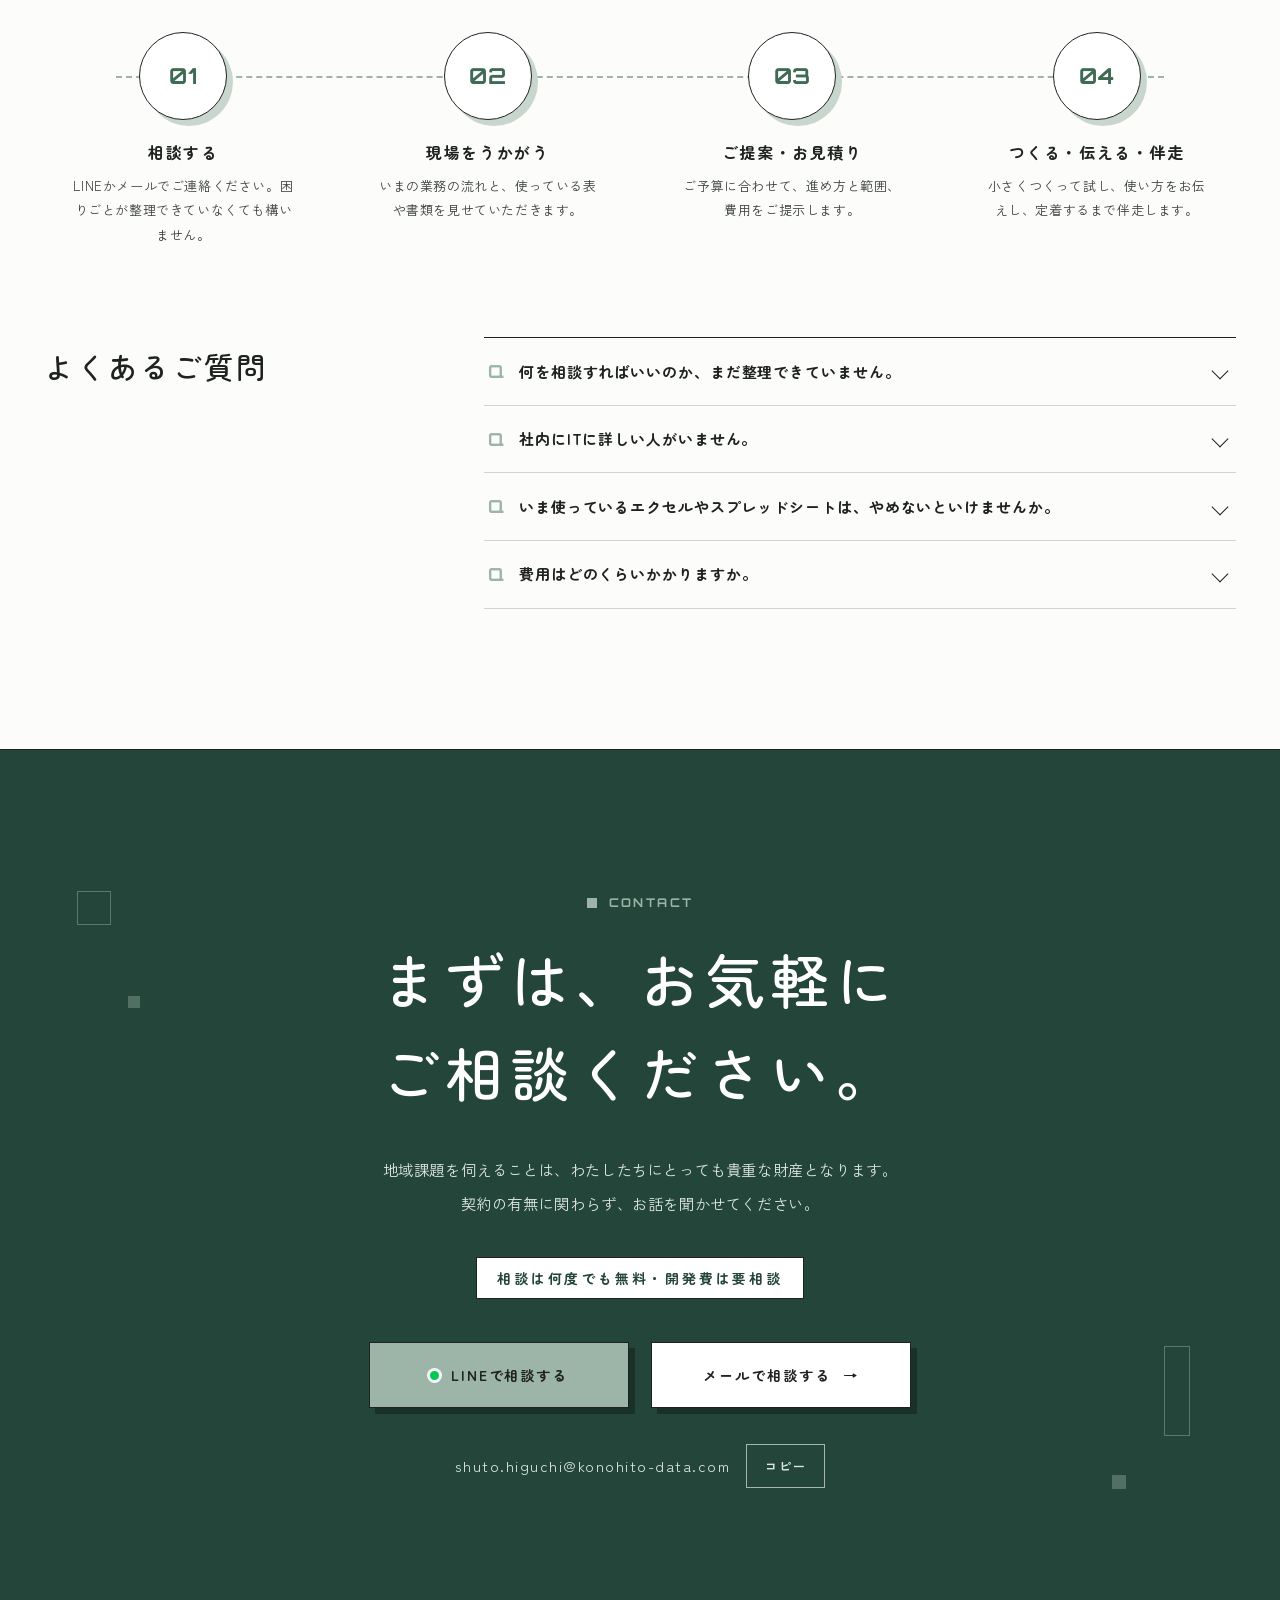
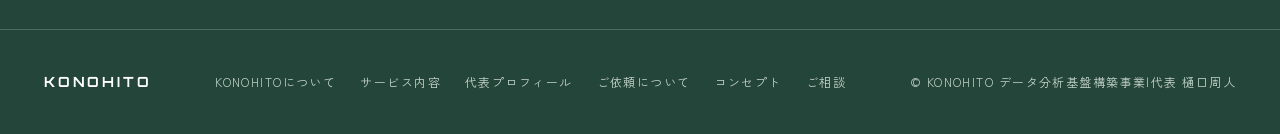
==== commit 669a87c1: "Add concept page and ordering section, restore city line art Rebuild the values section around つくる・つ" ====
--- a/index.html
+++ b/index.html
@@ -17,396 +17,7 @@
 <link rel="preconnect" href="https://fonts.gstatic.com" crossorigin>
 <link href="https://fonts.googleapis.com/css2?family=Orbitron:wght@500;700;800&family=Zen+Kaku+Gothic+New:wght@400;500;700&family=Zen+Maru+Gothic:wght@400;500;700&display=swap" rel="stylesheet">
 <script>document.documentElement.classList.add('js')</script>
-<style>
-/* レイアウトの考え方:パンフレットの白い紙面をそのまま広げる。切り抜いた人物を紙の上に直接立たせ、枠+セージ色のずらし影のカードで情報を置く。 */
-:root{
-  --paper:#FCFCFA;       /* 紙 */
-  --tint:#EDF2EE;        /* セージの薄い面 */
-  --sage:#9DB5A8;        /* パンフレットの緑 */
-  --sage-l:#C9D6CE;      /* ずらし影 */
-  --green:#3F6B55;       /* 見出しの緑 */
-  --deep:#24453A;        /* 深い緑の面 */
-  --ink:#1E2320;         /* 線画の黒 */
-  --mute:#59615C;        /* 補助の文字 */
-  --red:#D2422A;         /* 朱のアクセント */
-  --sea:#B9E3E5;         /* 海 */
-  --ghost:#E6EAE6;       /* 背景の大きな文字 */
-  --line-brand:#06C755;
-  --hair:rgba(30,35,32,.18);
-  --maru:"Zen Maru Gothic","Hiragino Maru Gothic ProN","Yu Gothic",sans-serif;
-  --sans:"Zen Kaku Gothic New","Hiragino Kaku Gothic ProN","Yu Gothic",sans-serif;
-  --dots:"Orbitron","Zen Kaku Gothic New",sans-serif;
-  --ease:cubic-bezier(.19,1,.22,1);
-  --gut-l:max(24px, env(safe-area-inset-left, 0px));
-  --gut-r:max(24px, env(safe-area-inset-right, 0px));
-  --hd:72px;
-  color-scheme:light;
-}
-*,*::before,*::after{box-sizing:border-box}
-*{margin:0;padding:0}
-html{scroll-behavior:smooth;-webkit-text-size-adjust:100%;scroll-padding-top:calc(var(--hd) + 8px)}
-body{
-  font-family:var(--sans);background:var(--paper);color:var(--ink);
-  font-size:15px;line-height:2;letter-spacing:.04em;
-  overflow-x:clip;-webkit-font-smoothing:antialiased;
-}
-img{max-width:100%;height:auto;display:block}
-a{color:inherit;text-decoration:none}
-button{font:inherit;color:inherit;background:none;border:0;cursor:pointer}
-:focus-visible{outline:2px solid var(--green);outline-offset:4px}
-::selection{background:var(--sage);color:var(--ink)}
-
-.wrap{max-width:1240px;margin-inline:auto;padding-left:var(--gut-l);padding-right:var(--gut-r);position:relative}
-.sec{padding-block:clamp(84px,11vw,160px);position:relative;overflow:hidden}
-.tint{background:var(--tint)}
-
-/* ---------- 文字の部品 ---------- */
-.data{display:inline-flex;flex-direction:column;line-height:1;color:var(--sage)}
-.data b{font-family:var(--dots);font-weight:800;font-size:clamp(34px,4.6vw,62px);letter-spacing:.02em}
-.data span{font-family:var(--sans);font-weight:700;font-size:clamp(11px,1.25vw,16px);letter-spacing:.14em;margin-top:.5em}
-.kicker{font-family:var(--dots);font-weight:700;font-size:12px;letter-spacing:.2em;color:var(--green);display:flex;align-items:center;gap:12px;margin-bottom:20px;text-transform:uppercase}
-.kicker::before{content:"";width:10px;height:10px;background:var(--sage);flex:none}
-h1,h2,h3{font-family:var(--maru);font-weight:500;text-wrap:balance;word-break:auto-phrase;line-break:strict}
-.h2{font-size:clamp(26px,3.6vw,48px);line-height:1.55;letter-spacing:.08em}
-.lead{font-size:clamp(15px,1.2vw,16.5px);line-height:2.25;color:#3B423E}
-.box{display:inline-block;border:1.5px solid var(--green);color:var(--green);padding:.05em .45em;line-height:1.5;background:var(--paper)}
-
-/* ---------- 飾り:散らばる四角と背景の大きな文字 ---------- */
-.sq{position:absolute;pointer-events:none}
-.sq i{position:absolute;display:block;background:var(--sage);opacity:.75}
-.sq i.o{background:none;border:1.5px solid var(--sage)}
-.sq i.s{background:var(--sage-l)}
-.ghost{
-  position:absolute;font-family:var(--dots);font-weight:800;color:var(--ghost);line-height:1;white-space:nowrap;pointer-events:none;user-select:none;
-  font-size:clamp(72px,12vw,170px);writing-mode:vertical-rl;z-index:0;
-}
-.tint .ghost{color:#E0E8E2}
-
-/* ---------- カード(枠+ずらし影) ---------- */
-.card{background:#fff;border:1.5px solid var(--ink);box-shadow:10px 10px 0 var(--sage-l);position:relative}
-
-/* ---------- 出現アニメーション ---------- */
-.mask{display:block;overflow:hidden;padding-bottom:.08em}
-.mask>span{display:block}
-.js .mask>span{transform:translateY(112%);transition:transform 1.2s var(--ease)}
-.js .in .mask>span,.js .mask.in>span{transform:none}
-.js .rv{opacity:0;transform:translateY(30px);transition:opacity 1.1s var(--ease),transform 1.1s var(--ease)}
-.js .rv.in{opacity:1;transform:none}
-.js .pop{opacity:0;transform:translateY(40px) scale(.97);transition:opacity 1.2s var(--ease),transform 1.4s var(--ease)}
-.js .pop.in{opacity:1;transform:none}
-.d1{transition-delay:.1s!important}.d2{transition-delay:.2s!important}.d3{transition-delay:.3s!important}.d4{transition-delay:.4s!important}
-
-/* ---------- ボタン ---------- */
-.btn{
-  display:inline-flex;align-items:center;justify-content:center;gap:12px;
-  min-height:58px;padding:0 30px;border:1.5px solid var(--ink);background:#fff;color:var(--ink);
-  font-family:var(--maru);font-size:14px;font-weight:700;letter-spacing:.14em;white-space:nowrap;
-  box-shadow:6px 6px 0 var(--sage-l);transition:transform .35s var(--ease),box-shadow .35s var(--ease),background .3s;
-}
-.btn:hover{transform:translate(4px,4px);box-shadow:2px 2px 0 var(--sage-l)}
-.btn.main{background:var(--green);color:#fff;border-color:var(--ink);box-shadow:6px 6px 0 var(--sage)}
-.btn.main:hover{box-shadow:2px 2px 0 var(--sage)}
-.btn .dot{width:9px;height:9px;border-radius:50%;background:var(--line-brand);box-shadow:0 0 0 3px rgba(255,255,255,.9);flex:none}
-.btn .arr{transition:transform .4s var(--ease)}
-.btn:hover .arr{transform:translateX(5px)}
-.tlink{font-weight:700;font-size:13px;letter-spacing:.12em;display:inline-flex;gap:10px;align-items:center;padding-block:10px 8px;border-bottom:1.5px solid var(--ink);transition:color .3s,border-color .3s}
-.tlink:hover{color:var(--green);border-color:var(--sage)}
-
-/* ---------- ローダー ---------- */
-.loader{
-  position:fixed;inset:0;z-index:200;background:var(--paper);
-  display:none;flex-direction:column;align-items:center;justify-content:center;gap:22px;
-  transition:transform 1.1s var(--ease) .1s;
-}
-.js .loader{display:flex}
-.loader img{width:120px}
-.loader-bar{width:160px;height:6px;border:1.5px solid var(--ink);position:relative;overflow:hidden}
-.loader-bar i{position:absolute;inset:0;background:var(--sage);transform:scaleX(0);transform-origin:left}
-.loader-n{font-family:var(--dots);font-weight:700;font-size:13px;letter-spacing:.2em;color:var(--sage)}
-.ready .loader{transform:translateY(-101%)}
-
-/* ---------- ヘッダー ---------- */
-body::before{content:"";position:fixed;inset:0 0 auto;height:env(safe-area-inset-top,0px);z-index:60;background:var(--paper)}
-.hd{
-  position:fixed;left:0;right:0;top:env(safe-area-inset-top,0px);z-index:50;
-  transition:transform .6s var(--ease),background .4s,border-color .4s;border-bottom:1.5px solid transparent;
-}
-.hd.solid{background:rgba(252,252,250,.9);backdrop-filter:blur(12px);-webkit-backdrop-filter:blur(12px);border-bottom-color:var(--hair)}
-.hd.hide{transform:translateY(-110%)}
-.hd:focus-within{transform:none}
-.hd-in{
-  height:var(--hd);display:flex;align-items:center;justify-content:space-between;gap:24px;
-  padding-left:var(--gut-l);padding-right:var(--gut-r);max-width:1480px;margin-inline:auto;
-}
-.brand{display:flex;align-items:center;gap:10px}
-.brand img{width:44px}
-.brand b{font-family:var(--sans);font-weight:700;font-size:11px;letter-spacing:.14em;color:var(--mute);line-height:1.5}
-.nav{display:flex;gap:clamp(16px,2.2vw,34px);font-size:13px;font-weight:500;letter-spacing:.1em;align-items:center}
-.nav a{position:relative;padding-block:8px;white-space:nowrap}
-.nav a:not(.nav-cta)::after{content:"";position:absolute;left:0;right:0;bottom:2px;height:2px;background:var(--sage);transform:scaleX(0);transform-origin:left;transition:transform .5s var(--ease)}
-.nav a:not(.nav-cta):hover::after{transform:none}
-.nav-cta{border:1.5px solid var(--ink);background:var(--green);color:#fff;font-weight:700;padding:8px 20px!important;box-shadow:4px 4px 0 var(--sage-l);transition:transform .35s var(--ease),box-shadow .35s var(--ease)}
-.nav-cta:hover{transform:translate(3px,3px);box-shadow:1px 1px 0 var(--sage-l)}
-.burger{display:none;width:48px;height:48px;position:relative;margin-right:-10px}
-.burger span{position:absolute;left:12px;right:12px;height:2px;background:var(--ink);transition:transform .5s var(--ease),top .5s var(--ease)}
-.burger span:first-child{top:19px}.burger span:last-child{top:28px}
-.menu-open .burger span:first-child{top:23px;transform:rotate(45deg)}
-.menu-open .burger span:last-child{top:23px;transform:rotate(-45deg)}
-.menu{
-  position:fixed;inset:0;z-index:40;background:var(--paper);
-  padding:calc(var(--hd) + 24px + env(safe-area-inset-top,0px)) var(--gut-r) calc(32px + env(safe-area-inset-bottom,0px)) var(--gut-l);
-  display:flex;flex-direction:column;justify-content:space-between;gap:28px;overflow-y:auto;
-  visibility:hidden;clip-path:inset(0 0 100% 0);transition:clip-path .8s var(--ease),visibility 0s .8s;
-}
-.menu-open .menu{visibility:visible;clip-path:inset(0);transition:clip-path .8s var(--ease)}
-.menu ul{list-style:none;display:flex;flex-direction:column}
-.menu li a{display:flex;align-items:center;justify-content:space-between;gap:16px;font-family:var(--maru);font-weight:500;font-size:20px;letter-spacing:.08em;padding:16px 0;border-bottom:1.5px solid var(--hair)}
-.menu li a small{font-family:var(--dots);font-weight:700;font-size:10px;letter-spacing:.14em;color:var(--green)}
-@media(max-width:1120px){
-  :root{--hd:64px}
-  .nav{display:none}
-  .burger{display:block}
-}
-
-/* ---------- ヒーロー ---------- */
-.hero{position:relative;overflow:hidden;padding-top:calc(var(--hd) + env(safe-area-inset-top,0px));border-bottom:1.5px solid var(--ink)}
-.hero canvas{position:absolute;inset:0;width:100%;height:100%;pointer-events:none}
-.hero-in{
-  display:grid;grid-template-columns:minmax(0,1fr) minmax(0,.92fr);gap:clamp(20px,3vw,56px);align-items:stretch;
-  min-height:min(calc(100svh - var(--hd) - 62px),760px);
-}
-.hero-text{padding-block:clamp(28px,3vw,44px) clamp(44px,5vw,64px);align-self:center}
-.hero-data{display:flex;gap:clamp(20px,3vw,44px);flex-wrap:wrap;margin-bottom:clamp(24px,3vw,40px)}
-.hero h1{font-size:clamp(32px,4.1vw,58px);line-height:1.42;letter-spacing:.08em;margin-bottom:clamp(20px,2.4vw,32px)}
-.hero h1 em{font-style:normal;color:var(--green);background:linear-gradient(transparent 72%,var(--sage-l) 72%)}
-.hero-sub{max-width:31em;color:#3B423E;font-size:clamp(14px,1.1vw,16px);line-height:2.2;margin-bottom:clamp(24px,3vw,40px)}
-.hero-btns{display:flex;flex-wrap:wrap;gap:18px}
-.hero-note{margin-top:24px;font-size:13px;font-weight:700;letter-spacing:.16em;color:var(--green);display:flex;align-items:center;gap:10px}
-.hero-note::before{content:"";width:10px;height:10px;border:1.5px solid var(--green)}
-.hero-fig{position:relative;align-self:end;min-height:clamp(380px,45vw,620px)}
-.hero-fig .block{position:absolute;right:0;top:4%;width:50%;aspect-ratio:1/1.3;background:var(--tint)}
-.hero-fig .ill{position:absolute;left:-8%;bottom:0;width:94%;max-width:none}
-.tate{
-  position:absolute;top:0;right:3%;z-index:2;
-  writing-mode:vertical-rl;font-family:var(--maru);font-weight:500;font-size:clamp(15px,1.6vw,23px);letter-spacing:.2em;line-height:1.9;
-  display:flex;flex-direction:column;align-items:flex-start;gap:.5em;white-space:nowrap;
-}
-.tate b{font-weight:500;color:var(--green);border:1.5px solid var(--green);padding:.5em .2em;line-height:1.45;background:var(--paper)}
-.tate .c2{margin-top:1.4em}
-.tate .c2 b{margin-bottom:.35em}
-.tate .c3{margin-top:1.5em}
-.hero .sq{inset:0}
-@media(max-width:860px){
-  .hero-in{grid-template-columns:minmax(0,1fr);min-height:0}
-  .hero-text{padding-bottom:8px}
-  .hero-fig{min-height:0;aspect-ratio:1/1.02}
-}
-@media(max-width:420px){
-  .hero-fig{aspect-ratio:1/1.18}
-  .tate{font-size:14px;letter-spacing:.14em}
-  .tate .c3{margin-top:2.4em}
-}
-
-/* ---------- 流れる業種名 ---------- */
-.marq{background:var(--sage);color:#fff;border-bottom:1.5px solid var(--ink);overflow:hidden;padding-block:clamp(14px,1.8vw,22px)}
-.marq-t{display:flex;width:max-content;animation:marq 44s linear infinite}
-.marq:hover .marq-t{animation-play-state:paused}
-.marq-t span{font-family:var(--maru);font-weight:700;font-size:clamp(18px,2.2vw,30px);letter-spacing:.24em;white-space:nowrap;display:flex;align-items:center;color:var(--ink)}
-.marq-t span::after{content:"";width:12px;height:12px;background:#fff;border:1.5px solid var(--ink);margin-inline:clamp(22px,3vw,44px)}
-@keyframes marq{to{transform:translateX(-50%)}}
-
-/* ---------- ABOUT ---------- */
-.about-grid{display:grid;grid-template-columns:minmax(0,1fr) minmax(0,.86fr);gap:clamp(36px,6vw,104px);align-items:center}
-.about-copy .h2{margin-bottom:clamp(24px,3vw,44px);font-size:clamp(23px,3vw,40px)}
-.about-copy .lead+.lead{margin-top:1.5em}
-.yago{margin-top:clamp(32px,4vw,52px);padding:24px 26px;display:grid;grid-template-columns:auto minmax(0,1fr);gap:22px;align-items:center}
-.yago img{width:84px}
-.yago strong{display:block;font-family:var(--maru);font-weight:700;font-size:16px;letter-spacing:.12em;margin-bottom:4px}
-.yago p{font-size:13.5px;color:#3B423E;line-height:1.95}
-.about-fig{position:relative;padding-top:clamp(40px,5vw,72px)}
-.about-fig .block{position:absolute;left:8%;right:-6%;top:22%;bottom:6%;background:var(--tint)}
-.about-fig img{position:relative;width:100%}
-.notice{position:absolute;left:-4%;top:0;z-index:2;padding:16px 22px;font-family:var(--maru);font-weight:500;font-size:clamp(14px,1.5vw,18px);letter-spacing:.14em;line-height:1.9}
-.notice em{font-style:normal;color:var(--red);font-weight:700}
-.facts{display:grid;grid-template-columns:repeat(2,minmax(0,1fr));gap:clamp(20px,3vw,40px);margin-top:clamp(56px,7vw,96px)}
-.fact{padding:clamp(22px,3vw,36px) clamp(22px,3vw,40px);display:flex;align-items:center;gap:clamp(16px,2.4vw,32px);flex-wrap:wrap}
-.fact .n{font-family:var(--dots);font-weight:700;font-size:clamp(52px,7vw,96px);line-height:1;color:var(--green)}
-.fact .n small{font-family:var(--maru);font-weight:700;font-size:.24em;letter-spacing:.1em;margin-left:.4em;color:var(--ink)}
-.fact p{font-size:13px;letter-spacing:.1em;color:var(--mute);line-height:1.8}
-.fact p b{display:block;color:var(--ink);font-size:15px;font-family:var(--maru)}
-@media(max-width:860px){
-  .about-grid{grid-template-columns:minmax(0,1fr)}
-  .facts{grid-template-columns:minmax(0,1fr)}
-  .notice{left:0}
-  .about-fig .block{right:0}
-}
-
-/* ---------- 選ばれる理由(横に流れる) ---------- */
-.gal{background:var(--tint);position:relative;border-block:1.5px solid var(--ink)}
-.gal-pin{padding-block:clamp(72px,9vw,120px);overflow:hidden;position:relative}
-.gal .ghost{right:-.08em;top:50%;transform:translateY(-50%)}
-.gal-track{display:flex;gap:clamp(22px,2.6vw,40px);padding:34px var(--gut-r) 14px var(--gut-l);align-items:stretch;position:relative;z-index:1}
-.gal-intro{flex:0 0 min(80vw,420px);display:flex;flex-direction:column;justify-content:center;padding-right:clamp(8px,2vw,40px)}
-.gal-intro .h2{margin-bottom:20px}
-.tile{flex:0 0 min(80vw,400px);padding:0 clamp(20px,2vw,30px) clamp(24px,2.4vw,34px);display:flex;flex-direction:column;align-items:center;text-align:center}
-.pt{margin-top:-30px;background:linear-gradient(transparent 28px,#fff 28px);padding:0 16px 2px;display:flex;flex-direction:column;align-items:center;font-family:var(--dots);line-height:1}
-.tint .pt,.gal .pt{background:linear-gradient(var(--tint) 29px,#fff 29px)}
-.pt small{font-weight:700;font-size:9px;letter-spacing:.3em;margin-bottom:5px}
-.pt b{font-weight:700;font-size:30px;letter-spacing:.04em}
-.tile h3{
-  margin-top:18px;font-size:clamp(19px,1.7vw,23px);letter-spacing:.14em;color:var(--green);line-height:1.5;
-  border-block:1.5px solid var(--sage);padding:8px 6px;font-weight:500;
-}
-.tile h3 small{font-size:.62em;letter-spacing:.1em;margin-right:.6em;color:var(--mute)}
-.tile .ill{flex:1;display:grid;place-items:center;padding:22px 0 16px;min-height:170px;width:100%}
-.tile .ill img{max-height:150px;width:auto;max-width:100%;transition:transform .9s var(--ease)}
-.tile:hover .ill img{transform:scale(1.07) rotate(-1deg)}
-.tile p{word-break:auto-phrase;font-family:var(--maru);font-weight:500;font-size:14px;line-height:1.95;letter-spacing:.06em}
-.gal-bar{margin:clamp(28px,3vw,44px) var(--gut-r) 0 var(--gut-l);height:6px;border:1.5px solid var(--ink);background:#fff;position:relative;z-index:1;max-width:320px}
-.gal-bar i{position:absolute;inset:0;background:var(--sage);transform:scaleX(.2);transform-origin:left}
-.gal-scroller{overflow-x:auto;scroll-snap-type:x mandatory;scrollbar-width:none;-webkit-overflow-scrolling:touch}
-.gal-scroller::-webkit-scrollbar{display:none}
-.gal-scroller .tile,.gal-scroller .gal-intro{scroll-snap-align:start;scroll-margin-left:var(--gut-l)}
-.gal.pinned .gal-pin{position:sticky;top:0;height:100vh;display:flex;flex-direction:column;justify-content:center;padding-block:var(--hd) 0}
-.gal.pinned .gal-scroller{overflow:visible;scroll-snap-type:none}
-.gal.pinned .gal-track{will-change:transform}
-.gal.pinned .tile{flex-basis:min(30vw,420px)}
-.gal.pinned .gal-intro{flex-basis:min(36vw,480px)}
-/* マウス操作で固定表示にならない場合は、折り返して全カードを見せる */
-@media(hover:hover) and (pointer:fine){
-  .gal:not(.pinned) .gal-scroller{overflow:visible}
-  .gal:not(.pinned) .gal-track{flex-wrap:wrap;row-gap:56px}
-  .gal:not(.pinned) .gal-intro{flex-basis:100%}
-  .gal:not(.pinned) .tile{flex:1 1 300px}
-  .gal:not(.pinned) .gal-bar{display:none}
-}
-
-/* ---------- サービス ---------- */
-.svc-grid{display:grid;grid-template-columns:minmax(0,.78fr) minmax(0,1fr);gap:clamp(40px,6vw,104px);align-items:start}
-.svc-fig{position:sticky;top:calc(var(--hd) + 28px);overflow:hidden;aspect-ratio:95/108}
-.svc-fig img{width:100%;height:100%;object-fit:cover;transform:scale(1.06)}
-.svc-head{margin-bottom:clamp(24px,3vw,44px)}
-.svc{display:grid;grid-template-columns:clamp(64px,7vw,104px) minmax(0,1fr);gap:clamp(12px,2vw,24px);align-items:start;padding-block:clamp(24px,2.8vw,36px);border-top:1.5px solid var(--hair);position:relative}
-.svc:last-child{border-bottom:1.5px solid var(--hair)}
-.svc::before{content:"";position:absolute;left:0;top:-1.5px;height:1.5px;width:100%;background:var(--green);transform:scaleX(0);transform-origin:left;transition:transform .9s var(--ease)}
-.svc:hover::before{transform:none}
-.svc .n{font-family:var(--dots);font-weight:700;font-size:clamp(26px,3vw,40px);line-height:1.3;color:var(--sage);transition:color .4s}
-.svc:hover .n{color:var(--green)}
-.svc h3{font-size:clamp(18px,1.8vw,24px);letter-spacing:.08em;line-height:1.6;margin-bottom:8px}
-.svc p{font-size:14px;color:#3B423E;max-width:34em}
-.services .ghost{left:-.1em;bottom:-.1em;writing-mode:horizontal-tb}
-@media(max-width:860px){
-  .svc-grid{grid-template-columns:minmax(0,1fr)}
-  .svc-fig{position:relative;top:0;aspect-ratio:16/11}
-  .svc{grid-template-columns:52px minmax(0,1fr)}
-}
-
-/* ---------- ビジョン ---------- */
-.vision{background:var(--sea);padding-bottom:0;border-block:1.5px solid var(--ink)}
-.vision-head{display:grid;grid-template-columns:minmax(0,1.3fr) minmax(0,.7fr);gap:clamp(24px,5vw,88px);align-items:end;margin-bottom:clamp(36px,5vw,64px)}
-.vision .kicker{color:var(--green)}.vision .kicker::before{background:var(--green)}
-.vision-head .h2{font-size:clamp(26px,4.2vw,58px);line-height:1.5}
-.vision-head .h2 em{font-style:normal;color:var(--green)}
-.vision-body{display:grid;grid-template-columns:repeat(2,minmax(0,1fr));gap:clamp(24px,5vw,88px)}
-.vision-body p{color:#2C3431;font-size:15px;line-height:2.25}
-.vision-body p+p{margin-top:1.6em}
-.vision-body strong{font-weight:700;background:linear-gradient(transparent 68%,rgba(255,255,255,.85) 68%)}
-.quote{margin:clamp(48px,6vw,88px) auto 0;max-width:820px;padding:clamp(24px,3vw,40px);text-align:center}
-.quote p{font-family:var(--maru);font-weight:500;font-size:clamp(15px,2.1vw,26px);line-height:2;letter-spacing:.12em;text-wrap:balance;word-break:auto-phrase}
-.coast{display:block;width:100%;margin-top:clamp(40px,5vw,72px)}
-@media(max-width:860px){.vision-head,.vision-body{grid-template-columns:minmax(0,1fr)}}
-
-/* ---------- 歩み ---------- */
-.way-head{display:flex;justify-content:space-between;align-items:end;gap:28px;flex-wrap:wrap;margin-bottom:clamp(44px,6vw,80px)}
-.steps{display:grid;grid-template-columns:repeat(4,minmax(0,1fr));gap:clamp(16px,2vw,28px);list-style:none;position:relative}
-.steps::before{content:"";position:absolute;left:6%;right:6%;top:52px;border-top:2px dashed var(--sage);transform:scaleX(0);transform-origin:left;transition:transform 2.2s var(--ease)}
-.steps.in::before{transform:none}
-.step{text-align:center;position:relative}
-.step .dot{
-  width:104px;height:104px;margin:0 auto 20px;border-radius:50%;background:#fff;border:1.5px solid var(--ink);box-shadow:6px 6px 0 var(--sage-l);
-  display:grid;place-items:center;font-family:var(--maru);font-weight:700;font-size:24px;letter-spacing:.06em;color:var(--green);
-  transition:transform .5s var(--ease),box-shadow .5s var(--ease);
-}
-.step:hover .dot{transform:translate(4px,4px);box-shadow:2px 2px 0 var(--sage-l)}
-.step small{font-family:var(--dots);font-weight:700;font-size:11px;letter-spacing:.16em;color:var(--green);display:block;margin-bottom:8px}
-.step p{font-size:13.5px;color:#3B423E;max-width:16em;margin-inline:auto;line-height:1.95}
-.way .ghost{right:-.08em;top:8%}
-@media(max-width:860px){
-  .steps{grid-template-columns:repeat(2,minmax(0,1fr));row-gap:36px}
-  .steps::before{display:none}
-}
-
-/* ---------- プロフィール ---------- */
-.pf-grid{display:grid;grid-template-columns:minmax(0,.6fr) minmax(0,1fr);gap:clamp(36px,6vw,104px);align-items:start}
-.pf-photo{max-width:380px;overflow:hidden;aspect-ratio:1/1.08}
-.pf-photo img{width:100%;height:100%;object-fit:cover;transition:transform 1.4s var(--ease)}
-.pf-photo:hover img{transform:scale(1.05)}
-.pf-text .pf-name{font-family:var(--maru);font-weight:500;font-size:clamp(28px,3.4vw,44px);letter-spacing:.18em;line-height:1.4}
-.pf-text .pf-en{font-family:var(--dots);font-weight:700;font-size:11px;letter-spacing:.24em;color:var(--green);margin-top:6px}
-.pf-text .pf-role{font-size:14px;font-weight:700;letter-spacing:.14em;color:var(--green);margin-top:16px;padding-bottom:22px;border-bottom:1.5px solid var(--ink);margin-bottom:24px}
-.pf-text p{font-size:14.5px;color:#3B423E;line-height:2.2}
-.pf-story>div{display:grid;grid-template-columns:5.5em minmax(0,1fr);gap:8px 20px;padding-block:20px;border-bottom:1.5px solid var(--hair)}
-.pf-story>div:first-child{padding-top:0}
-.pf-story dt{font-family:var(--maru);font-weight:700;font-size:15px;letter-spacing:.2em;color:var(--green);display:flex;align-items:center;gap:10px;align-self:start;line-height:2.1}
-.pf-story dt::before{content:"";width:9px;height:9px;background:var(--sage);flex:none}
-.pf-story dd{font-size:14.5px;color:#3B423E;line-height:2.1}
-@media(max-width:560px){.pf-story>div{grid-template-columns:minmax(0,1fr)}}
-.cv{margin-top:clamp(52px,6vw,88px);display:grid;grid-template-columns:minmax(0,.6fr) minmax(0,1fr);gap:clamp(36px,6vw,104px)}
-.cv h3{font-family:var(--maru);font-weight:700;font-size:15px;letter-spacing:.14em;padding-bottom:12px;border-bottom:1.5px solid var(--ink);display:flex;align-items:baseline;gap:12px;flex-wrap:wrap}
-.cv h3 span{font-family:var(--dots);font-weight:700;font-size:10px;letter-spacing:.18em;color:var(--green)}
-.cv ul{list-style:none}
-.cv li{padding:14px 0;border-bottom:1.5px solid var(--hair);font-size:13.5px;color:#3B423E;line-height:1.9}
-.cv li em{font-style:normal;font-weight:500;color:var(--ink);display:block;letter-spacing:.02em}
-.cv li small{font-size:12px;letter-spacing:.08em;color:var(--mute);display:block;margin-top:2px}
-.cv-block+.cv-block{margin-top:32px}
-.pf-links{display:flex;gap:28px;flex-wrap:wrap;margin-top:32px}
-@media(max-width:860px){
-  .pf-grid,.cv{grid-template-columns:minmax(0,1fr)}
-  .pf-photo{max-width:280px}
-}
-
-/* ---------- CONTACT ---------- */
-.contact{background:var(--deep);color:#fff;text-align:center;border-top:1.5px solid var(--ink)}
-.contact .kicker{justify-content:center;color:var(--sage)}
-.contact h2{font-size:clamp(26px,4.6vw,62px);line-height:1.5;letter-spacing:.1em;margin-bottom:clamp(20px,2.4vw,32px)}
-.contact .lead{max-width:34em;margin:0 auto clamp(24px,3vw,36px);color:#DCE6DF}
-.free{display:inline-block;font-family:var(--maru);font-weight:700;font-size:14px;letter-spacing:.2em;color:var(--deep);background:#fff;border:1.5px solid var(--ink);padding:6px 20px;margin-bottom:clamp(28px,3.4vw,44px);transform:rotate(-2deg)}
-.contact-btns{display:flex;gap:22px;justify-content:center;flex-wrap:wrap}
-.contact-btns .btn{min-width:260px;min-height:66px;box-shadow:6px 6px 0 rgba(0,0,0,.28)}
-.contact-btns .btn:hover{box-shadow:2px 2px 0 rgba(0,0,0,.28)}
-.contact-btns .btn.main{background:var(--sage);color:var(--ink)}
-.mailrow{margin-top:36px;display:inline-flex;align-items:center;gap:16px;flex-wrap:wrap;justify-content:center;font-size:clamp(13px,1.3vw,15px);letter-spacing:.1em;color:#DCE6DF}
-.mailrow span{user-select:all;overflow-wrap:anywhere}
-.copy{font-size:12px;font-weight:700;letter-spacing:.14em;border:1.5px solid rgba(255,255,255,.6);padding:8px 18px;min-height:44px;transition:background .3s,color .3s}
-.copy:hover{background:#fff;color:var(--deep)}
-.contact .sq i{background:rgba(157,181,168,.5)}
-.contact .sq i.o{background:none;border-color:rgba(157,181,168,.6)}
-
-footer{background:var(--deep);color:#C4D2C9;border-top:1.5px solid rgba(255,255,255,.2);padding-block:32px calc(32px + env(safe-area-inset-bottom,0px))}
-.ft{display:flex;justify-content:space-between;gap:18px 36px;flex-wrap:wrap;align-items:center;font-size:12px;letter-spacing:.12em}
-.ft b{font-family:var(--dots);font-weight:700;color:#fff;letter-spacing:.2em;font-size:14px}
-.ft nav{display:flex;gap:6px 24px;flex-wrap:wrap}
-.ft nav a{padding-block:8px}
-.ft a:hover{color:#fff}
-
-/* ---------- カーソル・進捗 ---------- */
-.prog{position:fixed;left:0;right:0;top:env(safe-area-inset-top,0px);height:3px;z-index:70;background:var(--green);transform:scaleX(0);transform-origin:left;pointer-events:none}
-.cur{position:fixed;left:0;top:0;width:34px;height:36px;margin:6px 0 0 8px;z-index:300;pointer-events:none;opacity:0;visibility:hidden;transition:opacity .3s}
-.cur svg{display:block;width:100%;height:100%;overflow:visible;transform-origin:50% 60%;transition:transform .5s var(--ease);filter:drop-shadow(3px 3px 0 rgba(157,181,168,.55))}
-.cur.on{opacity:1;visibility:visible}
-.cur.big svg{transform:scale(1.45) rotate(-14deg)}
-.cur.down svg{transform:scale(.9) rotate(8deg)}
-@media(hover:none),(pointer:coarse){.cur{display:none}}
-
-@media(prefers-reduced-motion:reduce){
-  html{scroll-behavior:auto}
-  *,*::before,*::after{animation:none!important;transition:none!important}
-  .js .mask>span,.js .rv,.js .pop{transform:none;opacity:1}
-  .steps::before{transform:none}
-  .loader{display:none!important}
-  .cur{display:none}
-}
-</style>
+<link rel="stylesheet" href="assets/site.css">
 </head>
 <body>
 
@@ -421,14 +32,14 @@
 <header class="hd" id="hd">
   <div class="hd-in">
     <a class="brand" href="#top" aria-label="KONOHITO トップへ">
-      <img src="assets/logo.png" alt="KONOHITO" width="885" height="667"><b>データ分析基盤<br>構築事業</b>
+      <img src="assets/logo.png" alt="KONOHITO" width="885" height="667"><b>データ分析基盤構築事業</b>
     </a>
     <nav class="nav" aria-label="メインメニュー">
       <a href="#about">KONOHITOについて</a>
-      <a href="#reasons">選ばれる理由</a>
       <a href="#services">サービス内容</a>
-      <a href="#story">デジタルの地産地消</a>
+      <a href="#method">大事にしていること</a>
       <a href="#profile">代表プロフィール</a>
+      <a href="#order">ご依頼について</a>
       <a href="#contact" class="nav-cta">相談する(無料)</a>
     </nav>
     <button class="burger" id="burger" aria-label="メニューを開く" aria-expanded="false" aria-controls="menu"><span></span><span></span></button>
@@ -441,8 +52,10 @@
     <li><a href="#reasons">選ばれる理由<small>APPEAL POINT</small></a></li>
     <li><a href="#services">サービス内容<small>SERVICE</small></a></li>
     <li><a href="#story">デジタルの地産地消<small>VISION</small></a></li>
-    <li><a href="#method">私たちの歩み<small>OUR WAY</small></a></li>
+    <li><a href="#method">大事にしていること<small>OUR WAY</small></a></li>
     <li><a href="#profile">代表プロフィール<small>PROFILE</small></a></li>
+    <li><a href="#order">ご依頼について<small>ORDER</small></a></li>
+    <li><a href="concept.html">コンセプト<small>CONCEPT</small></a></li>
   </ul>
   <a href="#contact" class="btn main">相談する(何度でも無料)<span class="arr">→</span></a>
 </div>
@@ -481,7 +94,8 @@
     </div>
     <div class="hero-fig">
       <div class="block pop" data-par=".06"></div>
-      <img class="ill pop d1" src="assets/worker.webp" width="1180" height="1096" alt="ヘルメット姿でタブレットを操作する現場監督のイラスト" fetchpriority="high">
+      <img class="ill bgl pop" src="assets/worker-bg.webp" width="1180" height="1096" alt="" aria-hidden="true">
+      <img class="ill pop d1" src="assets/worker.webp" width="1180" height="1096" alt="ヘルメット姿でタブレットを操作する現場監督のイラスト。うしろに観覧車のある街並み" fetchpriority="high">
       <p class="tate rv d2" aria-label="データの見える化、業務の自動化で、みんなの仕事をすこしラクに。">
         <b>データの見える化</b><span class="c2"><b>業務の自動化</b>で、</span><span class="c3">みんなの仕事をすこしラクに。</span>
       </p>
@@ -520,6 +134,7 @@
       <div class="about-fig">
         <div class="block pop" data-par=".05"></div>
         <p class="notice card rv"><em>建設・土木・農業漁業</em>の<br>支援も行っております。</p>
+        <img class="bgl pop" src="assets/field-bg.webp" width="1358" height="1640" alt="" aria-hidden="true" loading="lazy">
         <img class="pop d1" src="assets/field.webp" width="1358" height="1640" alt="測量をする人、網を引く漁師、スマートフォンを操作するおばあさんのイラスト" loading="lazy">
       </div>
     </div>
@@ -544,8 +159,8 @@
       <div class="gal-track" id="galTrack">
         <div class="gal-intro">
           <p class="kicker">Appeal Point</p>
-          <h2 class="h2">選ばれる<br>四つの理由</h2>
-          <p class="lead">業種も、人も、予算も、ひとつとして同じ現場はありません。だから、仕組みは一社ごとに仕立てます。</p>
+          <h2 class="h2">選ばれる理由</h2>
+          <p class="lead">パンフレットでもご紹介している、KONOHITOの四つの特長です。</p>
         </div>
         <article class="tile card">
           <div class="pt"><small>POINT</small><b>01</b></div>
@@ -651,39 +266,58 @@
   <img class="coast" src="assets/coast.jpg" width="1600" height="673" alt="海辺の地域の街並みのイラスト。線路と列車、鳥居、観覧車が見える" loading="lazy">
 </section>
 
-<!-- 歩み -->
+<!-- 大事にしていること -->
 <section class="sec way" id="method">
   <span class="ghost" aria-hidden="true">OUR WAY</span>
   <div class="wrap">
     <div class="way-head">
       <div>
         <p class="kicker rv">Our Way</p>
-        <h2 class="h2 rv"><span class="mask"><span>私たちの歩み</span></span></h2>
-      </div>
-      <p class="lead rv d1">四つの段階を、現場と同じ速度で進みます。</p>
-    </div>
-    <ol class="steps" id="steps">
-      <li class="step rv">
-        <div class="dot">聞く</div>
-        <small>STEP 01</small>
-        <p>現場の困りごとと言葉を、まず丁寧に聞くところから。</p>
-      </li>
-      <li class="step rv d1">
-        <div class="dot">つくる</div>
-        <small>STEP 02</small>
-        <p>小さく速く形にして、実際に触れてもらいます。</p>
-      </li>
-      <li class="step rv d2">
-        <div class="dot">渡す</div>
-        <small>STEP 03</small>
-        <p>現場が自分たちで使い続けられる形で手渡します。</p>
-      </li>
-      <li class="step rv d3">
-        <div class="dot">伴う</div>
-        <small>STEP 04</small>
-        <p>導入後も隣で伴走し、運用と改善を続けます。</p>
+        <h2 class="h2 rv">
+          <span class="mask"><span>つくる、つたえる、</span></span>
+          <span class="mask"><span class="d1">つかってもらう。</span></span>
+        </h2>
+      </div>
+      <p class="lead rv d1">わたしが仕事で大事にしている三つのことです。つくって納めたら終わり、にはしたくないので、使い方をお伝えして、現場で実際に使ってもらえるところまでご一緒します。</p>
+    </div>
+    <ol class="tsu">
+      <li class="tsu-card card rv">
+        <div class="pt"><small>STEP</small><b>01</b></div>
+        <h3><i>つ</i>くる</h3>
+        <p class="say">いまの仕事のやり方に<br>合わせてつくります。</p>
+        <ul>
+          <li><b>まず現場を見せていただきます</b>ふだんの仕事の流れをうかがって、必要な機能をしぼります。</li>
+          <li><b>小さく始めます</b>いちばん手間がかかっているところから手をつけます。仕事の手順を一度に変えることはしません。</li>
+          <li><b>早めにお見せします</b>6〜8割できた段階で使っていただき、ご意見を聞きながら仕上げます。</li>
+        </ul>
+      </li>
+      <li class="tsu-card card rv d1">
+        <div class="pt"><small>STEP</small><b>02</b></div>
+        <h3><i>つ</i>たえる</h3>
+        <p class="say">使い方は、慣れるまで<br>何度でもお伝えします。</p>
+        <ul>
+          <li><b>少しずつご案内します</b>ある日いきなり全員に配ると戸惑いが大きいので、準備の段階から少しずつお知らせします。</li>
+          <li><b>何度でもご説明します</b>一度の説明で覚えられる人はほとんどいません。必要なら個別にもご説明します。</li>
+          <li><b>年齢で決めつけません</b>若い方でも不安な方はいますし、その逆もあります。その方に伝わる説明を探します。</li>
+        </ul>
+      </li>
+      <li class="tsu-card card rv d2">
+        <div class="pt"><small>STEP</small><b>03</b></div>
+        <h3><i>つ</i>かってもらう</h3>
+        <p class="say">現場で使われるようになって、<br>はじめて完成だと考えています。</p>
+        <ul>
+          <li><b>ご要望には早くお応えします</b>「ここを直してほしい」という声は、できるだけ早く反映します。</li>
+          <li><b>言い出しにくい困りごとにも気づけるように</b>利用の状況も見ながら、つまずいている方には早めに声をかけます。</li>
+          <li><b>会議は増やしません</b>打ち合わせのために現場の手を止めたくないので、ふだんの会話の中で様子をうかがいます。</li>
+        </ul>
       </li>
     </ol>
+
+    <div class="motto rv">
+      <p>効率化の本質は、<br><em>時間を取り戻す</em>ことにある。</p>
+      <small>省力化で生まれた時間を、人と人が向き合う時間へ。</small>
+      <a class="btn" href="concept.html" style="margin-top:32px">コンセプトをくわしく読む<span class="arr">→</span></a>
+    </div>
   </div>
 </section>
 
@@ -700,7 +334,7 @@
       <div class="pf-text">
         <p class="pf-name rv">樋口 周人</p>
         <p class="pf-en rv">SHUTO HIGUCHI</p>
-        <p class="pf-role rv">KONOHITO 代表/博士(医学)</p>
+        <p class="pf-role rv">KONOHITO 代表/博士(医学)<span>熊本県荒尾市出身</span></p>
         <dl class="pf-story">
           <div class="rv">
             <dt>研究</dt>
@@ -716,7 +350,7 @@
           </div>
           <div class="rv">
             <dt>いま</dt>
-            <dd>「KONOHITO」の代表として、地域の実情に合わせた“デジタルの地産地消”を軸に、無理なく運用できるDXを推進しています。専門性よりも属人的な努力で支えられてきた現場に、数字を基盤にした意思決定と、続けられる仕組みを届けること。その積み重ねが、ケアや対話に時間を回せる未来につながると考えています。</dd>
+            <dd>いまは「KONOHITO」の代表として、“デジタルの地産地消”を合言葉に、地域の中小企業のみなさんと仕組みづくりに取り組んでいます。「あの人にしか分からない」「担当が休むと仕事が止まる」。そんなふうに、誰かの頑張りと経験で毎日を回している会社は少なくありません。数字を見て判断できる土台をつくり、人が替わっても続けられる形に整えていく。そこで生まれた時間を、お客さまや社員と向き合うことに使っていただけたらと思っています。</dd>
           </div>
         </dl>
       </div>
@@ -756,6 +390,92 @@
   </div>
 </section>
 
+<!-- ご依頼について -->
+<section class="sec order" id="order">
+  <span class="ghost" aria-hidden="true">ORDER</span>
+  <div class="wrap">
+    <div class="order-head">
+      <div>
+        <p class="kicker rv">Order</p>
+        <h2 class="h2 rv"><span class="mask"><span>ご依頼について</span></span></h2>
+      </div>
+      <p class="lead rv d1">「何から頼めばいいか分からない」という段階で大丈夫です。費用のことも、情報の扱いのことも、最初に遠慮なくお聞きください。</p>
+    </div>
+
+    <div class="order-grid">
+      <div class="ocard card rv">
+        <span class="tag">PRICE</span>
+        <h3>開発費は<em>要相談</em>。<br>ご予算に合わせて設計します。</h3>
+        <p>大手よりも安価でのご提供を心がけています。まずご予算をうかがって、その範囲でできることをご提案します。</p>
+        <ul class="checks">
+          <li><b>ご相談は何度でも無料</b>契約の有無に関わらず、お話をうかがいます。</li>
+          <li><b>小さく始められます</b>いま使っているエクセルやスプレッドシートを活かした自動化から着手できます。</li>
+          <li><b>毎月の運用費も抑えます</b>使った分だけ費用がかかる構成にして、使っていない時間には費用がかからないようにします。</li>
+          <li><b>費用は見える形に</b>何にいくらかかっているかを確認でき、上限の通知と定期的な見直しで膨らみを防ぎます。</li>
+        </ul>
+      </div>
+      <div class="ocard card rv d1">
+        <span class="tag">SECURITY</span>
+        <h3>セキュリティ対策も、<br>はじめから組み込みます。</h3>
+        <p>医療・介護の個人情報を扱う仕組みをつくってきました。同じ水準の対策を、どの業種のご依頼でも行います。</p>
+        <ul class="checks">
+          <li><b>データは国内に保管</b>保存も処理も、国内のデータセンターで完結させます。</li>
+          <li><b>AIの学習に使わせません</b>お預かりしたデータがAIの学習に利用されないサービスと設定を選びます。</li>
+          <li><b>通信と保存を暗号化</b>通信は暗号化し、端末にデータを残さない設計にします。</li>
+          <li><b>見られる人を最小限に</b>必要な人だけが必要な情報を見られるよう権限を分け、操作の記録を残します。</li>
+        </ul>
+        <p class="fine">医療・介護情報を扱う場合は、厚生労働省・経済産業省・総務省のガイドライン(3省2ガイドライン)に沿って設計します。</p>
+      </div>
+    </div>
+
+    <h3 class="flow-head rv">ご依頼の流れ</h3>
+    <ol class="flow rv">
+      <li>
+        <div class="dot">01</div>
+        <h4>相談する</h4>
+        <p>LINEかメールでご連絡ください。困りごとが整理できていなくても構いません。</p>
+      </li>
+      <li>
+        <div class="dot">02</div>
+        <h4>現場をうかがう</h4>
+        <p>いまの業務の流れと、使っている表や書類を見せていただきます。</p>
+      </li>
+      <li>
+        <div class="dot">03</div>
+        <h4>ご提案・お見積り</h4>
+        <p>ご予算に合わせて、進め方と範囲、費用をご提示します。</p>
+      </li>
+      <li>
+        <div class="dot">04</div>
+        <h4>つくる・伝える・伴走</h4>
+        <p>小さくつくって試し、使い方をお伝えし、定着するまで伴走します。</p>
+      </li>
+    </ol>
+
+    <div class="faq">
+      <h3 class="rv">よくあるご質問</h3>
+      <div class="rv">
+        <details>
+          <summary>何を相談すればいいのか、まだ整理できていません。</summary>
+          <p>大丈夫です。「毎月この集計に時間がかかる」「紙とエクセルが混ざっている」といったお話から、一緒に課題を整理します。</p>
+        </details>
+        <details>
+          <summary>社内にITに詳しい人がいません。</summary>
+          <p>問題ありません。新しい画面を覚える負担ができるだけ少ない形を選び、使い方は定着するまで繰り返しお伝えします。</p>
+        </details>
+        <details>
+          <summary>いま使っているエクセルやスプレッドシートは、やめないといけませんか。</summary>
+          <p>いいえ。いまの運用を活かしたまま自動化するところから始められます。規模が大きくなり表での管理が難しくなった段階で、次の形をご提案します。</p>
+        </details>
+        <details>
+          <summary>費用はどのくらいかかりますか。</summary>
+          <p>内容によって変わるため、要相談としています。ご予算を先にうかがい、その範囲でできることをご提案しますので、まずはお気軽にお問い合わせください。</p>
+        </details>
+      </div>
+    </div>
+  </div>
+</section>
+
 <!-- CONTACT -->
 <section class="sec contact" id="contact">
   <div class="sq" aria-hidden="true" style="inset:0">
@@ -771,7 +491,7 @@
       <span class="mask"><span class="d1">ご相談ください。</span></span>
     </h2>
     <p class="lead rv">地域課題を伺えることは、わたしたちにとっても貴重な財産となります。契約の有無に関わらず、お話を聞かせてください。</p>
-    <p class="free rv">相談は何度でも無料</p>
+    <p class="free rv">相談は何度でも無料・開発費は要相談</p>
     <div class="contact-btns rv">
       <a href="https://lin.ee/f3W8ecU" target="_blank" rel="noopener" class="btn main" data-mag><span class="dot"></span>LINEで相談する</a>
       <a href="mailto:shuto.higuchi@konohito-data.com?subject=KONOHITO%E3%81%B8%E3%81%AE%E3%81%94%E7%9B%B8%E8%AB%87&body=%E3%81%8A%E5%95%8F%E3%81%84%E5%90%88%E3%82%8F%E3%81%9B%E5%86%85%E5%AE%B9%E3%82%92%E3%81%94%E8%A8%98%E5%85%A5%E3%81%AE%E3%81%86%E3%81%88%E3%80%81%E9%80%81%E4%BF%A1%E3%81%97%E3%81%A6%E3%81%8F%E3%81%A0%E3%81%95%E3%81%84%E3%80%82" class="btn" data-mag>メールで相談する<span class="arr">→</span></a>
@@ -792,195 +512,14 @@
       <a href="#about">KONOHITOについて</a>
       <a href="#services">サービス内容</a>
       <a href="#profile">代表プロフィール</a>
+      <a href="#order">ご依頼について</a>
+      <a href="concept.html">コンセプト</a>
       <a href="#contact">ご相談</a>
     </nav>
     <span>© KONOHITO データ分析基盤構築事業|代表 樋口周人</span>
   </div>
 </footer>
 
-<script>
-(() => {
-  const $ = (s, r = document) => r.querySelector(s);
-  const $$ = (s, r = document) => [...r.querySelectorAll(s)];
-  const root = document.documentElement, body = document.body;
-  const reduce = matchMedia('(prefers-reduced-motion: reduce)').matches;
-  const fine = matchMedia('(hover: hover) and (pointer: fine)').matches;
-  const clamp = (v, a, b) => Math.min(b, Math.max(a, v));
-
-  /* ---- ローダー ---- */
-  const start = () => {
-    if (body.classList.contains('ready')) return;
-    body.classList.add('ready');
-    $$('.hero .rv, .hero .pop, #heroTitle .mask').forEach(el => el.classList.add('in'));
-  };
-  if (reduce) start();
-  else {
-    const bar = $('#loaderBar'), n = $('#loaderN'), t0 = performance.now(), dur = 1500;
-    let loaded = document.readyState === 'complete';
-    addEventListener('load', () => loaded = true);
-    (function tick(t) {
-      let p = clamp((t - t0) / dur, 0, 1);
-      if (!loaded && t - t0 < 4000) p = Math.min(p, .86);
-      else if (!loaded) loaded = true;
-      const e = 1 - Math.pow(1 - p, 3);
-      bar.style.transform = `scaleX(${e})`;
-      n.textContent = String(Math.round(e * 100)).padStart(3, '0');
-      if (p < 1) requestAnimationFrame(tick); else setTimeout(start, 160);
-    })(t0);
-    setTimeout(start, 6000);
-  }
-
-  /* ---- スクロールで出現 ---- */
-  const io = new IntersectionObserver(es => es.forEach(e => {
-    if (e.isIntersecting) { e.target.classList.add('in'); io.unobserve(e.target); }
-  }), { threshold: .14, rootMargin: '0px 0px -6% 0px' });
-  $$('.rv, .pop, .steps').forEach(el => { if (!el.closest('.hero')) io.observe(el); });
-
-  /* ---- 数字のカウントアップ ---- */
-  const cio = new IntersectionObserver(es => es.forEach(e => {
-    if (!e.isIntersecting) return;
-    const el = e.target, to = +el.dataset.to; cio.unobserve(el);
-    if (reduce) return;
-    const t0 = performance.now();
-    (function tick(t) {
-      const p = clamp((t - t0) / 1600, 0, 1);
-      el.textContent = Math.round(to * (1 - Math.pow(1 - p, 4)));
-      if (p < 1) requestAnimationFrame(tick);
-    })(t0);
-  }), { threshold: .6 });
-  $$('.count').forEach(el => cio.observe(el));
-
-  /* ---- メニュー ---- */
-  const burger = $('#burger'), menu = $('#menu');
-  const setMenu = open => {
-    body.classList.toggle('menu-open', open);
-    burger.setAttribute('aria-expanded', open);
-    burger.setAttribute('aria-label', open ? 'メニューを閉じる' : 'メニューを開く');
-    body.style.overflow = open ? 'hidden' : '';
-    $$('main, footer').forEach(el => el.inert = open);
-  };
-  burger.addEventListener('click', () => setMenu(!body.classList.contains('menu-open')));
-  $$('a', menu).forEach(a => a.addEventListener('click', () => setMenu(false)));
-  addEventListener('keydown', e => { if (e.key === 'Escape') setMenu(false); });
-  matchMedia('(min-width: 1121px)').addEventListener('change', e => { if (e.matches) setMenu(false); });
-
-  /* ---- 選ばれる理由:縦スクロールに連動して横へ流す ---- */
-  const gal = $('#reasons'), track = $('#galTrack'), scroller = $('#galScroller'), galBar = $('#galBar');
-  let travel = 0, pinned = false;
-  const layoutGal = () => {
-    const want = !reduce && fine && innerWidth > 1000 && innerHeight > 620;
-    gal.classList.toggle('pinned', want);
-    pinned = want;
-    if (!want) { gal.style.height = ''; track.style.transform = ''; galBar.style.transform = ''; return; }
-    travel = Math.max(0, track.scrollWidth - innerWidth);
-    gal.style.height = `${innerHeight + travel}px`;
-  };
-  scroller.addEventListener('scroll', () => {
-    if (pinned) return;
-    const m = scroller.scrollWidth - scroller.clientWidth;
-    galBar.style.transform = `scaleX(${.2 + .8 * (m ? scroller.scrollLeft / m : 0)})`;
-  }, { passive: true });
-
-  /* ---- スクロール連動(1フレームに1回) ---- */
-  const hd = $('#hd'), prog = $('#prog');
-  const pars = $$('[data-par]').map(el => ({ el, k: +el.dataset.par }));
-  let lastY = scrollY, ticking = false;
-  const onFrame = () => {
-    ticking = false;
-    const y = scrollY, vh = innerHeight;
-    const max = root.scrollHeight - vh;
-    prog.style.transform = `scaleX(${max > 0 ? y / max : 0})`;
-    hd.classList.toggle('solid', y > 40);
-    if (!body.classList.contains('menu-open')) hd.classList.toggle('hide', y > lastY && y > 400);
-    lastY = y;
-    if (pinned) {
-      const p = clamp(-gal.getBoundingClientRect().top / (travel || 1), 0, 1);
-      track.style.transform = `translate3d(${-p * travel}px,0,0)`;
-      galBar.style.transform = `scaleX(${.2 + .8 * p})`;
-    }
-    if (reduce) return;
-    for (const { el, k } of pars) {
-      const r = el.parentElement.getBoundingClientRect();
-      if (r.bottom < -100 || r.top > vh + 100) continue;
-      const d = (r.top + r.height / 2) - vh / 2;
-      el.style.translate = `0 ${(d * k).toFixed(1)}px`;
-    }
-  };
-  const req = () => { if (!ticking) { ticking = true; requestAnimationFrame(onFrame); } };
-  addEventListener('scroll', req, { passive: true });
-  addEventListener('resize', () => { layoutGal(); req(); });
-  addEventListener('load', () => { layoutGal(); req(); });
-  layoutGal(); req();
-
-  /* ---- カーソルと磁石ボタン ---- */
-  if (fine && !reduce) {
-    const cur = $('#cur'); let cx = 0, cy = 0, tx = 0, ty = 0, run = false;
-    const loop = () => {
-      cx += (tx - cx) * .2; cy += (ty - cy) * .2;
-      cur.style.transform = `translate3d(${cx}px,${cy}px,0)`;
-      if (Math.abs(tx - cx) + Math.abs(ty - cy) > .2) requestAnimationFrame(loop); else run = false;
-    };
-    addEventListener('pointermove', e => {
-      tx = e.clientX; ty = e.clientY;
-      if (!cur.classList.contains('on')) { cx = tx; cy = ty; cur.classList.add('on'); }
-      cur.classList.toggle('big', !!e.target.closest('a,button,.tile,.svc'));
-      if (!run) { run = true; requestAnimationFrame(loop); }
-    }, { passive: true });
-    document.documentElement.addEventListener('pointerleave', () => cur.classList.remove('on'));
-    addEventListener('pointerdown', () => cur.classList.add('down'));
-    addEventListener('pointerup', () => cur.classList.remove('down'));
-    $$('[data-mag]').forEach(el => {
-      el.addEventListener('pointermove', e => {
-        const r = el.getBoundingClientRect();
-        el.style.translate = `${((e.clientX - r.left) / r.width - .5) * 14}px ${((e.clientY - r.top) / r.height - .5) * 10}px`;
-      });
-      el.addEventListener('pointerleave', () => el.style.translate = '');
-    });
-  }
-
-  /* ---- メールアドレスのコピー ---- */
-  const copyBtn = $('#copyBtn'), mailText = $('#mailText');
-  copyBtn.addEventListener('click', () => {
-    const done = () => { copyBtn.textContent = 'コピーしました'; setTimeout(() => copyBtn.textContent = 'コピー', 2200); };
-    const select = () => { const r = document.createRange(); r.selectNodeContents(mailText); const s = getSelection(); s.removeAllRanges(); s.addRange(r); };
-    try { navigator.clipboard.writeText(mailText.textContent).then(done, select); } catch (_) { select(); }
-  });
-
-  /* ---- ヒーロー背景:等高線のように流れるデータの線 ---- */
-  const cv = $('#field');
-  if (cv && !reduce) {
-    const ctx = cv.getContext('2d'); let w = 0, h = 0, dpr = 1, vis = true, t = 0, raf = 0;
-    const size = () => {
-      dpr = Math.min(devicePixelRatio || 1, 2);
-      w = cv.clientWidth; h = cv.clientHeight;
-      cv.width = w * dpr; cv.height = h * dpr; ctx.setTransform(dpr, 0, 0, dpr, 0, 0);
-    };
-    const yAt = (x, i, n) => {
-      const base = h * (.16 + .8 * i / n);
-      return base
-        + Math.sin(x * .0021 + t * .35 + i * .42) * 34
-        + Math.sin(x * .0058 - t * .22 + i * 1.3) * 12
-        + Math.cos(x * .0009 + t * .12 + i * .2) * 46;
-    };
-    const draw = () => {
-      raf = 0; if (!vis) return;
-      t += .008; ctx.clearRect(0, 0, w, h);
-      const n = w < 700 ? 9 : 15;
-      for (let i = 0; i < n; i++) {
-        ctx.beginPath();
-        for (let x = -20; x <= w + 20; x += 16) { const y = yAt(x, i, n); x < 0 ? ctx.moveTo(x, y) : ctx.lineTo(x, y); }
-        ctx.strokeStyle = `rgba(157,181,168,${.16 + .22 * Math.abs(Math.sin(i * .9))})`;
-        ctx.lineWidth = 1; ctx.stroke();
-        const px = ((t * 46 * (1 + (i % 4) * .35) + i * 331) % (w + 80)) - 40;
-        ctx.beginPath(); ctx.rect(px - 2.5, yAt(px, i, n) - 2.5, 5, 5);
-        ctx.fillStyle = 'rgba(111,143,128,.8)'; ctx.fill();
-      }
-      raf = requestAnimationFrame(draw);
-    };
-    new IntersectionObserver(([e]) => { vis = e.isIntersecting; if (vis && !raf) raf = requestAnimationFrame(draw); }).observe(cv);
-    addEventListener('resize', size); size(); raf = requestAnimationFrame(draw);
-  }
-})();
-</script>
+<script src="assets/site.js"></script>
 </body>
 </html>
--- a/assets/site.css
+++ b/assets/site.css
@@ -0,0 +1,495 @@
+/* レイアウトの考え方:パンフレットの白い紙面をそのまま広げる。切り抜いた人物を紙の上に直接立たせ、枠+セージ色のずらし影のカードで情報を置く。 */
+:root{
+  --paper:#FCFCFA;       /* 紙 */
+  --tint:#EDF2EE;        /* セージの薄い面 */
+  --sage:#9DB5A8;        /* パンフレットの緑 */
+  --sage-l:#C9D6CE;      /* ずらし影 */
+  --green:#3F6B55;       /* 見出しの緑 */
+  --deep:#24453A;        /* 深い緑の面 */
+  --ink:#1E2320;         /* 線画の黒 */
+  --mute:#59615C;        /* 補助の文字 */
+  --red:#D2422A;         /* 朱のアクセント */
+  --sea:#B9E3E5;         /* 海 */
+  --ghost:#E6EAE6;       /* 背景の大きな文字 */
+  --line-brand:#06C755;
+  --hair:rgba(30,35,32,.18);
+  --maru:"Zen Maru Gothic","Hiragino Maru Gothic ProN","Yu Gothic",sans-serif;
+  --sans:"Zen Kaku Gothic New","Hiragino Kaku Gothic ProN","Yu Gothic",sans-serif;
+  --dots:"Orbitron","Zen Kaku Gothic New",sans-serif;
+  --ease:cubic-bezier(.19,1,.22,1);
+  --gut-l:max(24px, env(safe-area-inset-left, 0px));
+  --gut-r:max(24px, env(safe-area-inset-right, 0px));
+  --hd:72px;
+  color-scheme:light;
+}
+*,*::before,*::after{box-sizing:border-box}
+*{margin:0;padding:0}
+html{scroll-behavior:smooth;-webkit-text-size-adjust:100%;scroll-padding-top:calc(var(--hd) + 8px)}
+body{
+  font-family:var(--sans);background:var(--paper);color:var(--ink);
+  font-size:15px;line-height:2;letter-spacing:.04em;
+  overflow-x:clip;-webkit-font-smoothing:antialiased;
+}
+img{max-width:100%;height:auto;display:block}
+a{color:inherit;text-decoration:none}
+button{font:inherit;color:inherit;background:none;border:0;cursor:pointer}
+:focus-visible{outline:2px solid var(--green);outline-offset:4px}
+::selection{background:var(--sage);color:var(--ink)}
+
+.wrap{max-width:1240px;margin-inline:auto;padding-left:var(--gut-l);padding-right:var(--gut-r);position:relative}
+.sec{padding-block:clamp(84px,11vw,160px);position:relative;overflow:hidden}
+.tint{background:var(--tint)}
+
+/* ---------- 文字の部品 ---------- */
+.data{display:inline-flex;flex-direction:column;line-height:1;color:var(--sage)}
+.data b{font-family:var(--dots);font-weight:800;font-size:clamp(34px,4.6vw,62px);letter-spacing:.02em}
+.data span{font-family:var(--sans);font-weight:700;font-size:clamp(11px,1.25vw,16px);letter-spacing:.14em;margin-top:.5em}
+.kicker{font-family:var(--dots);font-weight:700;font-size:12px;letter-spacing:.2em;color:var(--green);display:flex;align-items:center;gap:12px;margin-bottom:20px;text-transform:uppercase}
+.kicker::before{content:"";width:10px;height:10px;background:var(--sage);flex:none}
+h1,h2,h3{font-family:var(--maru);font-weight:500;text-wrap:balance;word-break:auto-phrase;line-break:strict}
+.h2{font-size:clamp(26px,3.6vw,48px);line-height:1.55;letter-spacing:.08em}
+.lead{font-size:clamp(15px,1.2vw,16.5px);line-height:2.25;color:#3B423E}
+.box{display:inline-block;border:1.5px solid var(--green);color:var(--green);padding:.05em .45em;line-height:1.5;background:var(--paper)}
+
+/* ---------- 飾り:散らばる四角と背景の大きな文字 ---------- */
+.sq{position:absolute;pointer-events:none}
+.sq i{position:absolute;display:block;background:var(--sage);opacity:.75}
+.sq i.o{background:none;border:1.5px solid var(--sage)}
+.sq i.s{background:var(--sage-l)}
+.ghost{
+  position:absolute;font-family:var(--dots);font-weight:800;color:var(--ghost);line-height:1;white-space:nowrap;pointer-events:none;user-select:none;
+  font-size:clamp(72px,12vw,170px);writing-mode:vertical-rl;z-index:0;
+}
+.tint .ghost{color:#E0E8E2}
+
+/* ---------- カード(枠+ずらし影) ---------- */
+.card{background:#fff;border:1.5px solid var(--ink);box-shadow:10px 10px 0 var(--sage-l);position:relative}
+
+/* ---------- 出現アニメーション ---------- */
+.mask{display:block;overflow:hidden;padding-bottom:.08em}
+.mask>span{display:block}
+.js .mask>span{transform:translateY(112%);transition:transform 1.2s var(--ease)}
+.js .in .mask>span,.js .mask.in>span{transform:none}
+.js .rv{opacity:0;transform:translateY(30px);transition:opacity 1.1s var(--ease),transform 1.1s var(--ease)}
+.js .rv.in{opacity:1;transform:none}
+.js .pop{opacity:0;transform:translateY(40px) scale(.97);transition:opacity 1.2s var(--ease),transform 1.4s var(--ease)}
+.js .pop.in{opacity:1;transform:none}
+.d1{transition-delay:.1s!important}.d2{transition-delay:.2s!important}.d3{transition-delay:.3s!important}.d4{transition-delay:.4s!important}
+
+/* ---------- ボタン ---------- */
+.btn{
+  display:inline-flex;align-items:center;justify-content:center;gap:12px;
+  min-height:58px;padding:0 30px;border:1.5px solid var(--ink);background:#fff;color:var(--ink);
+  font-family:var(--maru);font-size:14px;font-weight:700;letter-spacing:.14em;white-space:nowrap;
+  box-shadow:6px 6px 0 var(--sage-l);transition:transform .35s var(--ease),box-shadow .35s var(--ease),background .3s;
+}
+.btn:hover{transform:translate(4px,4px);box-shadow:2px 2px 0 var(--sage-l)}
+.btn.main{background:var(--green);color:#fff;border-color:var(--ink);box-shadow:6px 6px 0 var(--sage)}
+.btn.main:hover{box-shadow:2px 2px 0 var(--sage)}
+.btn .dot{width:9px;height:9px;border-radius:50%;background:var(--line-brand);box-shadow:0 0 0 3px rgba(255,255,255,.9);flex:none}
+.btn .arr{transition:transform .4s var(--ease)}
+.btn:hover .arr{transform:translateX(5px)}
+.tlink{font-weight:700;font-size:13px;letter-spacing:.12em;display:inline-flex;gap:10px;align-items:center;padding-block:10px 8px;border-bottom:1.5px solid var(--ink);transition:color .3s,border-color .3s}
+.tlink:hover{color:var(--green);border-color:var(--sage)}
+
+/* ---------- ローダー ---------- */
+.loader{
+  position:fixed;inset:0;z-index:200;background:var(--paper);
+  display:none;flex-direction:column;align-items:center;justify-content:center;gap:22px;
+  transition:transform 1.1s var(--ease) .1s;
+}
+.js .loader{display:flex}
+.loader img{width:120px}
+.loader-bar{width:160px;height:6px;border:1.5px solid var(--ink);position:relative;overflow:hidden}
+.loader-bar i{position:absolute;inset:0;background:var(--sage);transform:scaleX(0);transform-origin:left}
+.loader-n{font-family:var(--dots);font-weight:700;font-size:13px;letter-spacing:.2em;color:var(--sage)}
+.ready .loader{transform:translateY(-101%)}
+
+/* ---------- ヘッダー ---------- */
+body::before{content:"";position:fixed;inset:0 0 auto;height:env(safe-area-inset-top,0px);z-index:60;background:var(--paper)}
+.hd{
+  position:fixed;left:0;right:0;top:env(safe-area-inset-top,0px);z-index:50;
+  transition:transform .6s var(--ease),background .4s,border-color .4s;border-bottom:1.5px solid transparent;
+}
+.hd.solid{background:rgba(252,252,250,.9);backdrop-filter:blur(12px);-webkit-backdrop-filter:blur(12px);border-bottom-color:var(--hair)}
+.hd.hide{transform:translateY(-110%)}
+.hd:focus-within{transform:none}
+.hd-in{
+  height:var(--hd);display:flex;align-items:center;justify-content:space-between;gap:24px;
+  padding-left:var(--gut-l);padding-right:var(--gut-r);max-width:1480px;margin-inline:auto;
+}
+.brand{display:flex;align-items:center;gap:10px}
+.brand img{width:44px}
+.brand b{font-family:var(--sans);font-weight:700;font-size:11px;letter-spacing:.12em;color:var(--mute);line-height:1.5;white-space:nowrap}
+.nav{display:flex;gap:clamp(16px,2.2vw,34px);font-size:13px;font-weight:500;letter-spacing:.1em;align-items:center}
+.nav a{position:relative;padding-block:8px;white-space:nowrap}
+.nav a:not(.nav-cta)::after{content:"";position:absolute;left:0;right:0;bottom:2px;height:2px;background:var(--sage);transform:scaleX(0);transform-origin:left;transition:transform .5s var(--ease)}
+.nav a:not(.nav-cta):hover::after{transform:none}
+.nav-cta{border:1.5px solid var(--ink);background:var(--green);color:#fff;font-weight:700;padding:8px 20px!important;box-shadow:4px 4px 0 var(--sage-l);transition:transform .35s var(--ease),box-shadow .35s var(--ease)}
+.nav-cta:hover{transform:translate(3px,3px);box-shadow:1px 1px 0 var(--sage-l)}
+.burger{display:none;width:48px;height:48px;position:relative;margin-right:-10px}
+.burger span{position:absolute;left:12px;right:12px;height:2px;background:var(--ink);transition:transform .5s var(--ease),top .5s var(--ease)}
+.burger span:first-child{top:19px}.burger span:last-child{top:28px}
+.menu-open .burger span:first-child{top:23px;transform:rotate(45deg)}
+.menu-open .burger span:last-child{top:23px;transform:rotate(-45deg)}
+.menu{
+  position:fixed;inset:0;z-index:40;background:var(--paper);
+  padding:calc(var(--hd) + 24px + env(safe-area-inset-top,0px)) var(--gut-r) calc(32px + env(safe-area-inset-bottom,0px)) var(--gut-l);
+  display:flex;flex-direction:column;justify-content:space-between;gap:28px;overflow-y:auto;
+  visibility:hidden;clip-path:inset(0 0 100% 0);transition:clip-path .8s var(--ease),visibility 0s .8s;
+}
+.menu-open .menu{visibility:visible;clip-path:inset(0);transition:clip-path .8s var(--ease)}
+.menu ul{list-style:none;display:flex;flex-direction:column}
+.menu li a{display:flex;align-items:center;justify-content:space-between;gap:16px;font-family:var(--maru);font-weight:500;font-size:20px;letter-spacing:.08em;padding:16px 0;border-bottom:1.5px solid var(--hair)}
+.menu li a small{font-family:var(--dots);font-weight:700;font-size:10px;letter-spacing:.14em;color:var(--green)}
+@media(max-width:1120px){
+  :root{--hd:64px}
+  .nav{display:none}
+  .burger{display:block}
+}
+
+/* ---------- ヒーロー ---------- */
+.hero{position:relative;overflow:hidden;padding-top:calc(var(--hd) + env(safe-area-inset-top,0px));border-bottom:1.5px solid var(--ink)}
+.hero canvas{position:absolute;inset:0;width:100%;height:100%;pointer-events:none}
+.hero-in{
+  display:grid;grid-template-columns:minmax(0,1fr) minmax(0,.92fr);gap:clamp(20px,3vw,56px);align-items:stretch;
+  min-height:min(calc(100svh - var(--hd) - 62px),760px);
+}
+.hero-text{padding-block:clamp(28px,3vw,44px) clamp(44px,5vw,64px);align-self:center}
+.hero-data{display:flex;gap:clamp(20px,3vw,44px);flex-wrap:wrap;margin-bottom:clamp(24px,3vw,40px)}
+.hero h1{font-size:clamp(32px,4.1vw,58px);line-height:1.42;letter-spacing:.08em;margin-bottom:clamp(20px,2.4vw,32px)}
+.hero h1 em{font-style:normal;color:var(--green);background:linear-gradient(transparent 72%,var(--sage-l) 72%)}
+.hero-sub{max-width:31em;color:#3B423E;font-size:clamp(14px,1.1vw,16px);line-height:2.2;margin-bottom:clamp(24px,3vw,40px)}
+.hero-btns{display:flex;flex-wrap:wrap;gap:18px}
+.hero-note{margin-top:24px;font-size:13px;font-weight:700;letter-spacing:.16em;color:var(--green);display:flex;align-items:center;gap:10px}
+.hero-note::before{content:"";width:10px;height:10px;border:1.5px solid var(--green)}
+.hero-fig{position:relative;align-self:end;min-height:clamp(380px,45vw,620px)}
+.hero-fig .block{position:absolute;right:0;top:4%;width:50%;aspect-ratio:1/1.3;background:var(--tint)}
+.hero-fig .ill{position:absolute;left:-8%;bottom:0;width:94%;max-width:none}
+.tate{
+  position:absolute;top:0;right:3%;z-index:2;
+  writing-mode:vertical-rl;font-family:var(--maru);font-weight:500;font-size:clamp(15px,1.6vw,23px);letter-spacing:.2em;line-height:1.9;
+  display:flex;flex-direction:column;align-items:flex-start;gap:.5em;white-space:nowrap;
+}
+.tate b{font-weight:500;color:var(--green);border:1.5px solid var(--green);padding:.5em .2em;line-height:1.45;background:var(--paper)}
+.tate .c2{margin-top:1.4em}
+.tate .c2 b{margin-bottom:.35em}
+.tate .c3{margin-top:1.5em}
+.hero .sq{inset:0}
+@media(max-width:860px){
+  .hero-in{grid-template-columns:minmax(0,1fr);min-height:0}
+  .hero-text{padding-bottom:8px}
+  .hero-fig{min-height:0;aspect-ratio:1/1.02}
+}
+@media(max-width:420px){
+  .hero-fig{aspect-ratio:1/1.18}
+  .tate{font-size:14px;letter-spacing:.14em}
+  .tate .c3{margin-top:2.4em}
+}
+
+/* ---------- 流れる業種名 ---------- */
+.marq{background:var(--sage);color:#fff;border-bottom:1.5px solid var(--ink);overflow:hidden;padding-block:clamp(14px,1.8vw,22px)}
+.marq-t{display:flex;width:max-content;animation:marq 44s linear infinite}
+.marq:hover .marq-t{animation-play-state:paused}
+.marq-t span{font-family:var(--maru);font-weight:700;font-size:clamp(18px,2.2vw,30px);letter-spacing:.24em;white-space:nowrap;display:flex;align-items:center;color:var(--ink)}
+.marq-t span::after{content:"";width:12px;height:12px;background:#fff;border:1.5px solid var(--ink);margin-inline:clamp(22px,3vw,44px)}
+@keyframes marq{to{transform:translateX(-50%)}}
+
+/* ---------- ABOUT ---------- */
+.about-grid{display:grid;grid-template-columns:minmax(0,1fr) minmax(0,.86fr);gap:clamp(36px,6vw,104px);align-items:center}
+.about-copy .h2{margin-bottom:clamp(24px,3vw,44px);font-size:clamp(23px,3vw,40px)}
+.about-copy .lead+.lead{margin-top:1.5em}
+.yago{margin-top:clamp(32px,4vw,52px);padding:24px 26px;display:grid;grid-template-columns:auto minmax(0,1fr);gap:22px;align-items:center}
+.yago img{width:84px}
+.yago strong{display:block;font-family:var(--maru);font-weight:700;font-size:16px;letter-spacing:.12em;margin-bottom:4px}
+.yago p{font-size:13.5px;color:#3B423E;line-height:1.95}
+.about-fig{position:relative;padding-top:clamp(40px,5vw,72px)}
+.about-fig .block{position:absolute;left:8%;right:-6%;top:22%;bottom:6%;background:var(--tint)}
+.about-fig img{position:relative;width:100%}
+.about-fig img.bgl{position:absolute;left:0;bottom:0}
+.notice{position:absolute;left:-4%;top:0;z-index:2;padding:16px 22px;font-family:var(--maru);font-weight:500;font-size:clamp(14px,1.5vw,18px);letter-spacing:.14em;line-height:1.9}
+.notice em{font-style:normal;color:var(--red);font-weight:700}
+.facts{display:grid;grid-template-columns:repeat(2,minmax(0,1fr));gap:clamp(20px,3vw,40px);margin-top:clamp(56px,7vw,96px)}
+.fact{padding:clamp(22px,3vw,36px) clamp(22px,3vw,40px);display:flex;align-items:center;gap:clamp(16px,2.4vw,32px);flex-wrap:wrap}
+.fact .n{font-family:var(--dots);font-weight:700;font-size:clamp(52px,7vw,96px);line-height:1;color:var(--green)}
+.fact .n small{font-family:var(--maru);font-weight:700;font-size:.24em;letter-spacing:.1em;margin-left:.4em;color:var(--ink)}
+.fact p{font-size:13px;letter-spacing:.1em;color:var(--mute);line-height:1.8}
+.fact p b{display:block;color:var(--ink);font-size:15px;font-family:var(--maru)}
+@media(max-width:860px){
+  .about-grid{grid-template-columns:minmax(0,1fr)}
+  .facts{grid-template-columns:minmax(0,1fr)}
+  .notice{left:0}
+  .about-fig .block{right:0}
+}
+
+/* ---------- 選ばれる理由(横に流れる) ---------- */
+.gal{background:var(--tint);position:relative;border-block:1.5px solid var(--ink)}
+.gal-pin{padding-block:clamp(72px,9vw,120px);overflow:hidden;position:relative}
+.gal .ghost{right:-.08em;top:50%;transform:translateY(-50%)}
+.gal-track{display:flex;gap:clamp(22px,2.6vw,40px);padding:34px var(--gut-r) 14px var(--gut-l);align-items:stretch;position:relative;z-index:1}
+.gal-intro{flex:0 0 min(80vw,420px);display:flex;flex-direction:column;justify-content:center;padding-right:clamp(8px,2vw,40px)}
+.gal-intro .h2{margin-bottom:20px}
+.tile{flex:0 0 min(80vw,400px);padding:0 clamp(20px,2vw,30px) clamp(24px,2.4vw,34px);display:flex;flex-direction:column;align-items:center;text-align:center}
+.pt{margin-top:-30px;background:linear-gradient(transparent 28px,#fff 28px);padding:0 16px 2px;display:flex;flex-direction:column;align-items:center;font-family:var(--dots);line-height:1}
+.tint .pt,.gal .pt{background:linear-gradient(var(--tint) 29px,#fff 29px)}
+.pt small{font-weight:700;font-size:9px;letter-spacing:.3em;margin-bottom:5px}
+.pt b{font-weight:700;font-size:30px;letter-spacing:.04em}
+.tile h3{
+  margin-top:18px;font-size:clamp(19px,1.7vw,23px);letter-spacing:.14em;color:var(--green);line-height:1.5;
+  border-block:1.5px solid var(--sage);padding:8px 6px;font-weight:500;
+}
+.tile h3 small{font-size:.62em;letter-spacing:.1em;margin-right:.6em;color:var(--mute)}
+.tile .ill{flex:1;display:grid;place-items:center;padding:22px 0 16px;min-height:170px;width:100%}
+.tile .ill img{max-height:150px;width:auto;max-width:100%;transition:transform .9s var(--ease)}
+.tile:hover .ill img{transform:scale(1.07) rotate(-1deg)}
+.tile p{word-break:auto-phrase;font-family:var(--maru);font-weight:500;font-size:14px;line-height:1.95;letter-spacing:.06em}
+.gal-bar{margin:clamp(28px,3vw,44px) var(--gut-r) 0 var(--gut-l);height:6px;border:1.5px solid var(--ink);background:#fff;position:relative;z-index:1;max-width:320px}
+.gal-bar i{position:absolute;inset:0;background:var(--sage);transform:scaleX(.2);transform-origin:left}
+.gal-scroller{overflow-x:auto;scroll-snap-type:x mandatory;scrollbar-width:none;-webkit-overflow-scrolling:touch}
+.gal-scroller::-webkit-scrollbar{display:none}
+.gal-scroller .tile,.gal-scroller .gal-intro{scroll-snap-align:start;scroll-margin-left:var(--gut-l)}
+.gal.pinned .gal-pin{position:sticky;top:0;height:100vh;display:flex;flex-direction:column;justify-content:center;padding-block:var(--hd) 0}
+.gal.pinned .gal-scroller{overflow:visible;scroll-snap-type:none}
+.gal.pinned .gal-track{will-change:transform}
+.gal.pinned .tile{flex-basis:min(30vw,420px)}
+.gal.pinned .gal-intro{flex-basis:min(36vw,480px)}
+/* マウス操作で固定表示にならない場合は、折り返して全カードを見せる */
+@media(hover:hover) and (pointer:fine){
+  .gal:not(.pinned) .gal-scroller{overflow:visible}
+  .gal:not(.pinned) .gal-track{flex-wrap:wrap;row-gap:56px}
+  .gal:not(.pinned) .gal-intro{flex-basis:100%}
+  .gal:not(.pinned) .tile{flex:1 1 300px}
+  .gal:not(.pinned) .gal-bar{display:none}
+}
+
+/* ---------- サービス ---------- */
+.svc-grid{display:grid;grid-template-columns:minmax(0,.78fr) minmax(0,1fr);gap:clamp(40px,6vw,104px);align-items:start}
+.svc-fig{position:sticky;top:calc(var(--hd) + 28px);overflow:hidden;aspect-ratio:95/108}
+.svc-fig img{width:100%;height:100%;object-fit:cover;transform:scale(1.06)}
+.svc-head{margin-bottom:clamp(24px,3vw,44px)}
+.svc{display:grid;grid-template-columns:clamp(64px,7vw,104px) minmax(0,1fr);gap:clamp(12px,2vw,24px);align-items:start;padding-block:clamp(24px,2.8vw,36px);border-top:1.5px solid var(--hair);position:relative}
+.svc:last-child{border-bottom:1.5px solid var(--hair)}
+.svc::before{content:"";position:absolute;left:0;top:-1.5px;height:1.5px;width:100%;background:var(--green);transform:scaleX(0);transform-origin:left;transition:transform .9s var(--ease)}
+.svc:hover::before{transform:none}
+.svc .n{font-family:var(--dots);font-weight:700;font-size:clamp(26px,3vw,40px);line-height:1.3;color:var(--sage);transition:color .4s}
+.svc:hover .n{color:var(--green)}
+.svc h3{font-size:clamp(18px,1.8vw,24px);letter-spacing:.08em;line-height:1.6;margin-bottom:8px}
+.svc p{font-size:14px;color:#3B423E;max-width:34em}
+.services .ghost{left:-.1em;bottom:-.1em;writing-mode:horizontal-tb}
+@media(max-width:860px){
+  .svc-grid{grid-template-columns:minmax(0,1fr)}
+  .svc-fig{position:relative;top:0;aspect-ratio:16/11}
+  .svc{grid-template-columns:52px minmax(0,1fr)}
+}
+
+/* ---------- ビジョン ---------- */
+.vision{background:var(--sea);padding-bottom:0;border-block:1.5px solid var(--ink)}
+.vision-head{display:grid;grid-template-columns:minmax(0,1.3fr) minmax(0,.7fr);gap:clamp(24px,5vw,88px);align-items:end;margin-bottom:clamp(36px,5vw,64px)}
+.vision .kicker{color:var(--green)}.vision .kicker::before{background:var(--green)}
+.vision-head .h2{font-size:clamp(26px,4.2vw,58px);line-height:1.5}
+.vision-head .h2 em{font-style:normal;color:var(--green)}
+.vision-body{display:grid;grid-template-columns:repeat(2,minmax(0,1fr));gap:clamp(24px,5vw,88px)}
+.vision-body p{color:#2C3431;font-size:15px;line-height:2.25}
+.vision-body p+p{margin-top:1.6em}
+.vision-body strong{font-weight:700;background:linear-gradient(transparent 68%,rgba(255,255,255,.85) 68%)}
+.quote{margin:clamp(48px,6vw,88px) auto 0;max-width:820px;padding:clamp(24px,3vw,40px);text-align:center}
+.quote p{font-family:var(--maru);font-weight:500;font-size:clamp(15px,2.1vw,26px);line-height:2;letter-spacing:.12em;text-wrap:balance;word-break:auto-phrase}
+.coast{display:block;width:100%;margin-top:clamp(40px,5vw,72px)}
+@media(max-width:860px){.vision-head,.vision-body{grid-template-columns:minmax(0,1fr)}}
+
+/* ---------- 大事にしていること ---------- */
+.way-head{display:grid;grid-template-columns:minmax(0,1fr) minmax(0,.9fr);gap:clamp(20px,5vw,88px);align-items:end;margin-bottom:clamp(48px,6vw,80px)}
+.way .ghost{right:-.08em;top:6%}
+.tsu{display:grid;grid-template-columns:repeat(3,minmax(0,1fr));gap:clamp(22px,2.6vw,40px);list-style:none;position:relative;padding-top:30px}
+.tsu-card{padding:0 clamp(20px,2.2vw,32px) clamp(24px,2.6vw,36px);display:flex;flex-direction:column}
+.tsu-card .pt{align-self:center;background:linear-gradient(var(--paper) 29px,#fff 29px)}
+.tsu-card h3{font-size:clamp(26px,2.9vw,40px);font-weight:700;letter-spacing:.1em;line-height:1.4;margin-top:18px;text-align:center;white-space:nowrap}
+.tsu-card h3 i{font-style:normal;color:var(--green);background:linear-gradient(transparent 66%,var(--sage-l) 66%)}
+.tsu-card .say{font-family:var(--maru);font-weight:700;font-size:15.5px;line-height:1.9;letter-spacing:.06em;color:var(--green);text-align:center;border-block:1.5px solid var(--sage);padding:10px 4px;margin:16px 0 18px}
+.tsu-card ul{list-style:none;display:grid;gap:14px}
+.tsu-card li{font-size:13.5px;line-height:1.95;color:#3B423E;padding-left:20px;position:relative}
+.tsu-card li::before{content:"";position:absolute;left:0;top:.72em;width:9px;height:9px;border:1.5px solid var(--green)}
+.tsu-card li b{font-family:var(--maru);color:var(--ink);font-weight:700;display:block}
+.mind-head{margin:clamp(64px,8vw,112px) 0 clamp(24px,3vw,36px);display:flex;align-items:baseline;gap:18px;flex-wrap:wrap}
+.mind-head h3{font-size:clamp(20px,2.3vw,30px);letter-spacing:.1em}
+.mind-head p{font-size:13px;color:var(--mute)}
+.mind{display:grid;grid-template-columns:repeat(3,minmax(0,1fr));border-top:1.5px solid var(--ink);border-left:1.5px solid var(--hair);list-style:none;background:rgba(255,255,255,.6)}
+.mind li{padding:clamp(20px,2.4vw,30px);border-right:1.5px solid var(--hair);border-bottom:1.5px solid var(--hair);transition:background .4s}
+.mind li:hover{background:#fff}
+.mind h4{font-family:var(--maru);font-weight:700;font-size:16.5px;letter-spacing:.08em;line-height:1.7;margin-bottom:8px;word-break:auto-phrase}
+.mind h4 em{font-style:normal;color:var(--green)}
+.mind p{font-size:13.5px;line-height:1.95;color:#3B423E}
+.motto{margin-top:clamp(56px,7vw,96px);text-align:center}
+.motto p{font-family:var(--maru);font-weight:500;font-size:clamp(20px,3.2vw,42px);line-height:1.8;letter-spacing:.1em;word-break:auto-phrase;text-wrap:balance}
+.motto p em{font-style:normal;color:var(--green);background:linear-gradient(transparent 70%,var(--sage-l) 70%)}
+.motto small{display:block;margin-top:18px;font-size:14px;letter-spacing:.14em;color:#3B423E;line-height:2}
+@media(max-width:900px){
+  .way-head{grid-template-columns:minmax(0,1fr)}
+  .tsu{grid-template-columns:minmax(0,1fr);row-gap:52px}
+  .mind{grid-template-columns:minmax(0,1fr)}
+}
+@media(min-width:561px) and (max-width:900px){.mind{grid-template-columns:repeat(2,minmax(0,1fr))}}
+
+/* ---------- ご依頼について ---------- */
+.order-head{display:grid;grid-template-columns:minmax(0,1fr) minmax(0,.9fr);gap:clamp(20px,5vw,88px);align-items:end;margin-bottom:clamp(40px,5vw,64px)}
+.order .ghost{left:-.06em;top:4%}
+.order-grid{display:grid;grid-template-columns:repeat(2,minmax(0,1fr));gap:clamp(24px,3vw,44px)}
+.ocard{padding:clamp(24px,3vw,40px)}
+.ocard .tag{font-family:var(--dots);font-weight:700;font-size:11px;letter-spacing:.2em;color:var(--green)}
+.ocard h3{font-size:clamp(21px,2.3vw,30px);font-weight:700;letter-spacing:.08em;line-height:1.6;margin:6px 0 12px}
+.ocard h3 em{font-style:normal;color:var(--red)}
+.ocard>p{font-size:14px;line-height:2.05;color:#3B423E}
+.checks{list-style:none;margin-top:18px;border-top:1.5px solid var(--hair)}
+.checks li{padding:13px 0 13px 34px;border-bottom:1.5px solid var(--hair);font-size:13.5px;line-height:1.9;color:#3B423E;position:relative}
+.checks li::before{content:"";position:absolute;left:2px;top:17px;width:18px;height:18px;border:1.5px solid var(--ink);background:var(--tint)}
+.checks li::after{content:"";position:absolute;left:8px;top:19px;width:6px;height:11px;border:solid var(--green);border-width:0 2.5px 2.5px 0;transform:rotate(42deg)}
+.checks li b{font-family:var(--maru);font-weight:700;color:var(--ink);display:block}
+.ocard .fine{font-size:12px;color:var(--mute);line-height:1.8;margin-top:14px}
+.flow-head{margin:clamp(56px,7vw,96px) 0 clamp(36px,4vw,48px);font-size:clamp(20px,2.3vw,30px);letter-spacing:.1em}
+.flow{display:grid;grid-template-columns:repeat(4,minmax(0,1fr));gap:clamp(16px,2vw,28px);list-style:none;position:relative}
+.flow::before{content:"";position:absolute;left:6%;right:6%;top:44px;border-top:2px dashed var(--sage)}
+.flow li{text-align:center;position:relative}
+.flow .dot{width:88px;height:88px;margin:0 auto 16px;border-radius:50%;background:#fff;border:1.5px solid var(--ink);box-shadow:6px 6px 0 var(--sage-l);display:grid;place-items:center;font-family:var(--dots);font-weight:700;font-size:22px;color:var(--green)}
+.flow h4{font-family:var(--maru);font-weight:700;font-size:16px;letter-spacing:.1em;margin-bottom:6px}
+.flow p{font-size:13px;line-height:1.9;color:#3B423E;max-width:17em;margin-inline:auto}
+.faq{margin-top:clamp(56px,7vw,96px);display:grid;grid-template-columns:minmax(0,.5fr) minmax(0,1fr);gap:clamp(20px,5vw,88px);align-items:start}
+.faq>h3{font-size:clamp(20px,2.3vw,30px);letter-spacing:.1em}
+.faq details{border-bottom:1.5px solid var(--hair)}
+.faq details:first-of-type{border-top:1.5px solid var(--ink)}
+.faq summary{list-style:none;cursor:pointer;display:grid;grid-template-columns:auto minmax(0,1fr) auto;gap:14px;align-items:center;padding:18px 4px;font-family:var(--maru);font-weight:700;font-size:15px;letter-spacing:.06em;line-height:1.7}
+.faq summary::-webkit-details-marker{display:none}
+.faq summary::before{content:"Q";font-family:var(--dots);font-weight:700;color:var(--sage);font-size:18px}
+.faq summary::after{content:"";width:12px;height:12px;border:solid var(--ink);border-width:0 1.5px 1.5px 0;transform:rotate(45deg);transition:transform .4s var(--ease);margin-right:6px}
+.faq details[open] summary::after{transform:rotate(225deg)}
+.faq details p{padding:0 4px 20px 36px;font-size:14px;line-height:2.05;color:#3B423E}
+@media(max-width:900px){
+  .order-head,.order-grid,.faq{grid-template-columns:minmax(0,1fr)}
+  .flow{grid-template-columns:repeat(2,minmax(0,1fr));row-gap:32px}
+  .flow::before{display:none}
+}
+
+/* ---------- プロフィール ---------- */
+.pf-grid{display:grid;grid-template-columns:minmax(0,.6fr) minmax(0,1fr);gap:clamp(36px,6vw,104px);align-items:start}
+.pf-photo{max-width:380px;overflow:hidden;aspect-ratio:1/1.08}
+.pf-photo img{width:100%;height:100%;object-fit:cover;transition:transform 1.4s var(--ease)}
+.pf-photo:hover img{transform:scale(1.05)}
+.pf-text .pf-name{font-family:var(--maru);font-weight:500;font-size:clamp(28px,3.4vw,44px);letter-spacing:.18em;line-height:1.4}
+.pf-text .pf-en{font-family:var(--dots);font-weight:700;font-size:11px;letter-spacing:.24em;color:var(--green);margin-top:6px}
+.pf-text .pf-role{font-size:14px;font-weight:700;letter-spacing:.14em;color:var(--green);margin-top:16px;padding-bottom:22px;border-bottom:1.5px solid var(--ink);margin-bottom:24px}
+.pf-text .pf-role span{display:block;margin-top:6px;font-weight:500;color:#3B423E;letter-spacing:.1em}
+.pf-text p{font-size:14.5px;color:#3B423E;line-height:2.2}
+.pf-story>div{display:grid;grid-template-columns:5.5em minmax(0,1fr);gap:8px 20px;padding-block:20px;border-bottom:1.5px solid var(--hair)}
+.pf-story>div:first-child{padding-top:0}
+.pf-story dt{font-family:var(--maru);font-weight:700;font-size:15px;letter-spacing:.2em;color:var(--green);display:flex;align-items:center;gap:10px;align-self:start;line-height:2.1}
+.pf-story dt::before{content:"";width:9px;height:9px;background:var(--sage);flex:none}
+.pf-story dd{font-size:14.5px;color:#3B423E;line-height:2.1}
+@media(max-width:560px){.pf-story>div{grid-template-columns:minmax(0,1fr)}}
+.cv{margin-top:clamp(52px,6vw,88px);display:grid;grid-template-columns:minmax(0,.6fr) minmax(0,1fr);gap:clamp(36px,6vw,104px)}
+.cv h3{font-family:var(--maru);font-weight:700;font-size:15px;letter-spacing:.14em;padding-bottom:12px;border-bottom:1.5px solid var(--ink);display:flex;align-items:baseline;gap:12px;flex-wrap:wrap}
+.cv h3 span{font-family:var(--dots);font-weight:700;font-size:10px;letter-spacing:.18em;color:var(--green)}
+.cv ul{list-style:none}
+.cv li{padding:14px 0;border-bottom:1.5px solid var(--hair);font-size:13.5px;color:#3B423E;line-height:1.9}
+.cv li em{font-style:normal;font-weight:500;color:var(--ink);display:block;letter-spacing:.02em}
+.cv li small{font-size:12px;letter-spacing:.08em;color:var(--mute);display:block;margin-top:2px}
+.cv-block+.cv-block{margin-top:32px}
+.pf-links{display:flex;gap:28px;flex-wrap:wrap;margin-top:32px}
+@media(max-width:860px){
+  .pf-grid,.cv{grid-template-columns:minmax(0,1fr)}
+  .pf-photo{max-width:280px}
+}
+
+/* ---------- CONTACT ---------- */
+.contact{background:var(--deep);color:#fff;text-align:center;border-top:1.5px solid var(--ink)}
+.contact .kicker{justify-content:center;color:var(--sage)}
+.contact h2{font-size:clamp(26px,4.6vw,62px);line-height:1.5;letter-spacing:.1em;margin-bottom:clamp(20px,2.4vw,32px)}
+.contact .lead{max-width:34em;margin:0 auto clamp(24px,3vw,36px);color:#DCE6DF}
+.free{display:inline-block;font-family:var(--maru);font-weight:700;font-size:14px;letter-spacing:.2em;color:var(--deep);background:#fff;border:1.5px solid var(--ink);padding:6px 20px;margin-bottom:clamp(28px,3.4vw,44px);transform:rotate(-2deg)}
+.contact-btns{display:flex;gap:22px;justify-content:center;flex-wrap:wrap}
+.contact-btns .btn{min-width:260px;min-height:66px;box-shadow:6px 6px 0 rgba(0,0,0,.28)}
+.contact-btns .btn:hover{box-shadow:2px 2px 0 rgba(0,0,0,.28)}
+.contact-btns .btn.main{background:var(--sage);color:var(--ink)}
+.mailrow{margin-top:36px;display:inline-flex;align-items:center;gap:16px;flex-wrap:wrap;justify-content:center;font-size:clamp(13px,1.3vw,15px);letter-spacing:.1em;color:#DCE6DF}
+.mailrow span{user-select:all;overflow-wrap:anywhere}
+.copy{font-size:12px;font-weight:700;letter-spacing:.14em;border:1.5px solid rgba(255,255,255,.6);padding:8px 18px;min-height:44px;transition:background .3s,color .3s}
+.copy:hover{background:#fff;color:var(--deep)}
+.contact .sq i{background:rgba(157,181,168,.5)}
+.contact .sq i.o{background:none;border-color:rgba(157,181,168,.6)}
+
+footer{background:var(--deep);color:#C4D2C9;border-top:1.5px solid rgba(255,255,255,.2);padding-block:32px calc(32px + env(safe-area-inset-bottom,0px))}
+.ft{display:flex;justify-content:space-between;gap:18px 36px;flex-wrap:wrap;align-items:center;font-size:12px;letter-spacing:.12em}
+.ft b{font-family:var(--dots);font-weight:700;color:#fff;letter-spacing:.2em;font-size:14px}
+.ft nav{display:flex;gap:6px 24px;flex-wrap:wrap}
+.ft nav a{padding-block:8px}
+.ft a:hover{color:#fff}
+
+/* ---------- カーソル・進捗 ---------- */
+.prog{position:fixed;left:0;right:0;top:env(safe-area-inset-top,0px);height:3px;z-index:70;background:var(--green);transform:scaleX(0);transform-origin:left;pointer-events:none}
+.cur{position:fixed;left:0;top:0;width:34px;height:36px;margin:6px 0 0 8px;z-index:300;pointer-events:none;opacity:0;visibility:hidden;transition:opacity .3s}
+.cur svg{display:block;width:100%;height:100%;overflow:visible;transform-origin:50% 60%;transition:transform .5s var(--ease);filter:drop-shadow(3px 3px 0 rgba(157,181,168,.55))}
+.cur.on{opacity:1;visibility:visible}
+.cur.big svg{transform:scale(1.45) rotate(-14deg)}
+.cur.down svg{transform:scale(.9) rotate(8deg)}
+@media(hover:none),(pointer:coarse){.cur{display:none}}
+
+@media(prefers-reduced-motion:reduce){
+  html{scroll-behavior:auto}
+  *,*::before,*::after{animation:none!important;transition:none!important}
+  .js .mask>span,.js .rv,.js .pop{transform:none;opacity:1}
+  .steps::before{transform:none}
+  .loader{display:none!important}
+  .cur{display:none}
+}
+
+/* ---------- コンセプトページ ---------- */
+.phero{position:relative;overflow:hidden;padding-top:calc(var(--hd) + env(safe-area-inset-top,0px));border-bottom:1.5px solid var(--ink);background:var(--tint)}
+.phero .wrap{padding-block:clamp(56px,8vw,112px) clamp(48px,6vw,88px)}
+.phero h1{font-size:clamp(30px,5.4vw,72px);font-weight:700;line-height:1.5;letter-spacing:.08em;margin-bottom:clamp(20px,2.4vw,32px)}
+.phero h1 i{font-style:normal;color:var(--green);background:linear-gradient(transparent 68%,#fff 68%)}
+.phero .lead{max-width:38em}
+.phero .ghost{right:-.06em;top:50%;transform:translateY(-50%);color:#E0E8E2}
+.crumb{font-size:12px;letter-spacing:.1em;color:var(--mute);margin-bottom:28px;display:flex;gap:10px;flex-wrap:wrap}
+.crumb a{border-bottom:1px solid currentColor}
+.toc{display:flex;flex-wrap:wrap;gap:12px 14px;margin-top:clamp(28px,3vw,40px);list-style:none}
+.toc a{display:inline-flex;align-items:center;gap:10px;min-height:44px;padding:0 18px;background:#fff;border:1.5px solid var(--ink);box-shadow:4px 4px 0 var(--sage-l);font-family:var(--maru);font-weight:700;font-size:13.5px;letter-spacing:.1em;transition:transform .35s var(--ease),box-shadow .35s var(--ease)}
+.toc a:hover{transform:translate(3px,3px);box-shadow:1px 1px 0 var(--sage-l)}
+.toc a b{font-family:var(--dots);font-weight:700;font-size:11px;color:var(--sage)}
+.path3{display:grid;grid-template-columns:repeat(3,minmax(0,1fr));gap:clamp(18px,2.4vw,36px);list-style:none;margin-top:clamp(32px,4vw,52px)}
+.path3 li{padding:clamp(20px,2.4vw,30px)}
+.path3 .n{font-family:var(--dots);font-weight:700;font-size:clamp(30px,3.4vw,46px);line-height:1;color:var(--green)}
+.path3 .n small{font-family:var(--maru);font-size:.36em;margin-left:.3em;color:var(--ink)}
+.path3 h3{font-size:18px;font-weight:700;letter-spacing:.14em;margin:10px 0 6px}
+.path3 p{font-size:13.5px;line-height:1.95;color:#3B423E}
+.chap{display:grid;grid-template-columns:minmax(0,.62fr) minmax(0,1fr);gap:clamp(28px,6vw,104px);align-items:start}
+.chap-side{position:sticky;top:calc(var(--hd) + 32px)}
+.chap-side .no{font-family:var(--dots);font-weight:700;font-size:12px;letter-spacing:.2em;color:var(--green);display:flex;align-items:center;gap:12px;margin-bottom:16px}
+.chap-side .no::before{content:"";width:10px;height:10px;background:var(--sage)}
+.chap-side h2{font-size:clamp(34px,5vw,68px);font-weight:700;letter-spacing:.08em;line-height:1.35}
+.chap-side h2 i{font-style:normal;color:var(--green);background:linear-gradient(transparent 66%,var(--sage-l) 66%)}
+.tint .chap-side h2 i{background:linear-gradient(transparent 66%,#fff 66%)}
+.chap-side h2.sm{font-size:clamp(26px,3.4vw,44px);line-height:1.5}
+.chap-side p{margin-top:18px;font-family:var(--maru);font-weight:500;font-size:15.5px;line-height:2;color:#3B423E;max-width:22em}
+.prin{list-style:none;border-top:1.5px solid var(--ink);counter-reset:prin}
+.prin li{padding:clamp(22px,2.6vw,32px) 0 clamp(22px,2.6vw,32px) clamp(52px,5vw,72px);border-bottom:1.5px solid var(--hair);position:relative;counter-increment:prin}
+.prin li::before{content:counter(prin,decimal-leading-zero);position:absolute;left:0;top:clamp(24px,2.8vw,34px);font-family:var(--dots);font-weight:700;font-size:15px;color:var(--sage);letter-spacing:.06em}
+.prin h3{font-size:clamp(18px,1.9vw,23px);font-weight:700;letter-spacing:.08em;line-height:1.65;margin-bottom:8px}
+.prin h3 em{font-style:normal;color:var(--green)}
+.prin p{font-size:14.5px;line-height:2.1;color:#3B423E;max-width:36em}
+.prin .src{display:block;margin-top:8px;font-size:12px;color:var(--mute);line-height:1.7}
+.cases{display:grid;grid-template-columns:repeat(2,minmax(0,1fr));gap:clamp(22px,2.8vw,40px);list-style:none;margin-top:clamp(32px,4vw,52px)}
+.cases li{padding:clamp(22px,2.6vw,34px)}
+.cases .tag{font-family:var(--dots);font-weight:700;font-size:11px;letter-spacing:.18em;color:var(--green)}
+.cases h3{font-size:clamp(18px,1.9vw,23px);font-weight:700;letter-spacing:.08em;line-height:1.6;margin:6px 0 14px}
+.cases dl{display:grid;grid-template-columns:4.2em minmax(0,1fr);gap:8px 14px;font-size:13.5px;line-height:1.9}
+.cases dt{font-family:var(--maru);font-weight:700;color:var(--green)}
+.cases dd{color:#3B423E}
+.cases-note{font-size:12px;color:var(--mute);margin-top:22px;line-height:1.8}
+.pend{background:var(--deep);color:#fff;text-align:center;border-top:1.5px solid var(--ink)}
+.pend .motto{margin-top:0}
+.pend .motto p em{color:#fff;background:linear-gradient(transparent 70%,rgba(157,181,168,.55) 70%)}
+.pend .motto small{color:#DCE6DF}
+.pend .contact-btns{margin-top:clamp(32px,4vw,48px)}
+@media(max-width:900px){
+  .chap{grid-template-columns:minmax(0,1fr)}
+  .chap-side{position:static}
+  .path3,.cases{grid-template-columns:minmax(0,1fr)}
+}
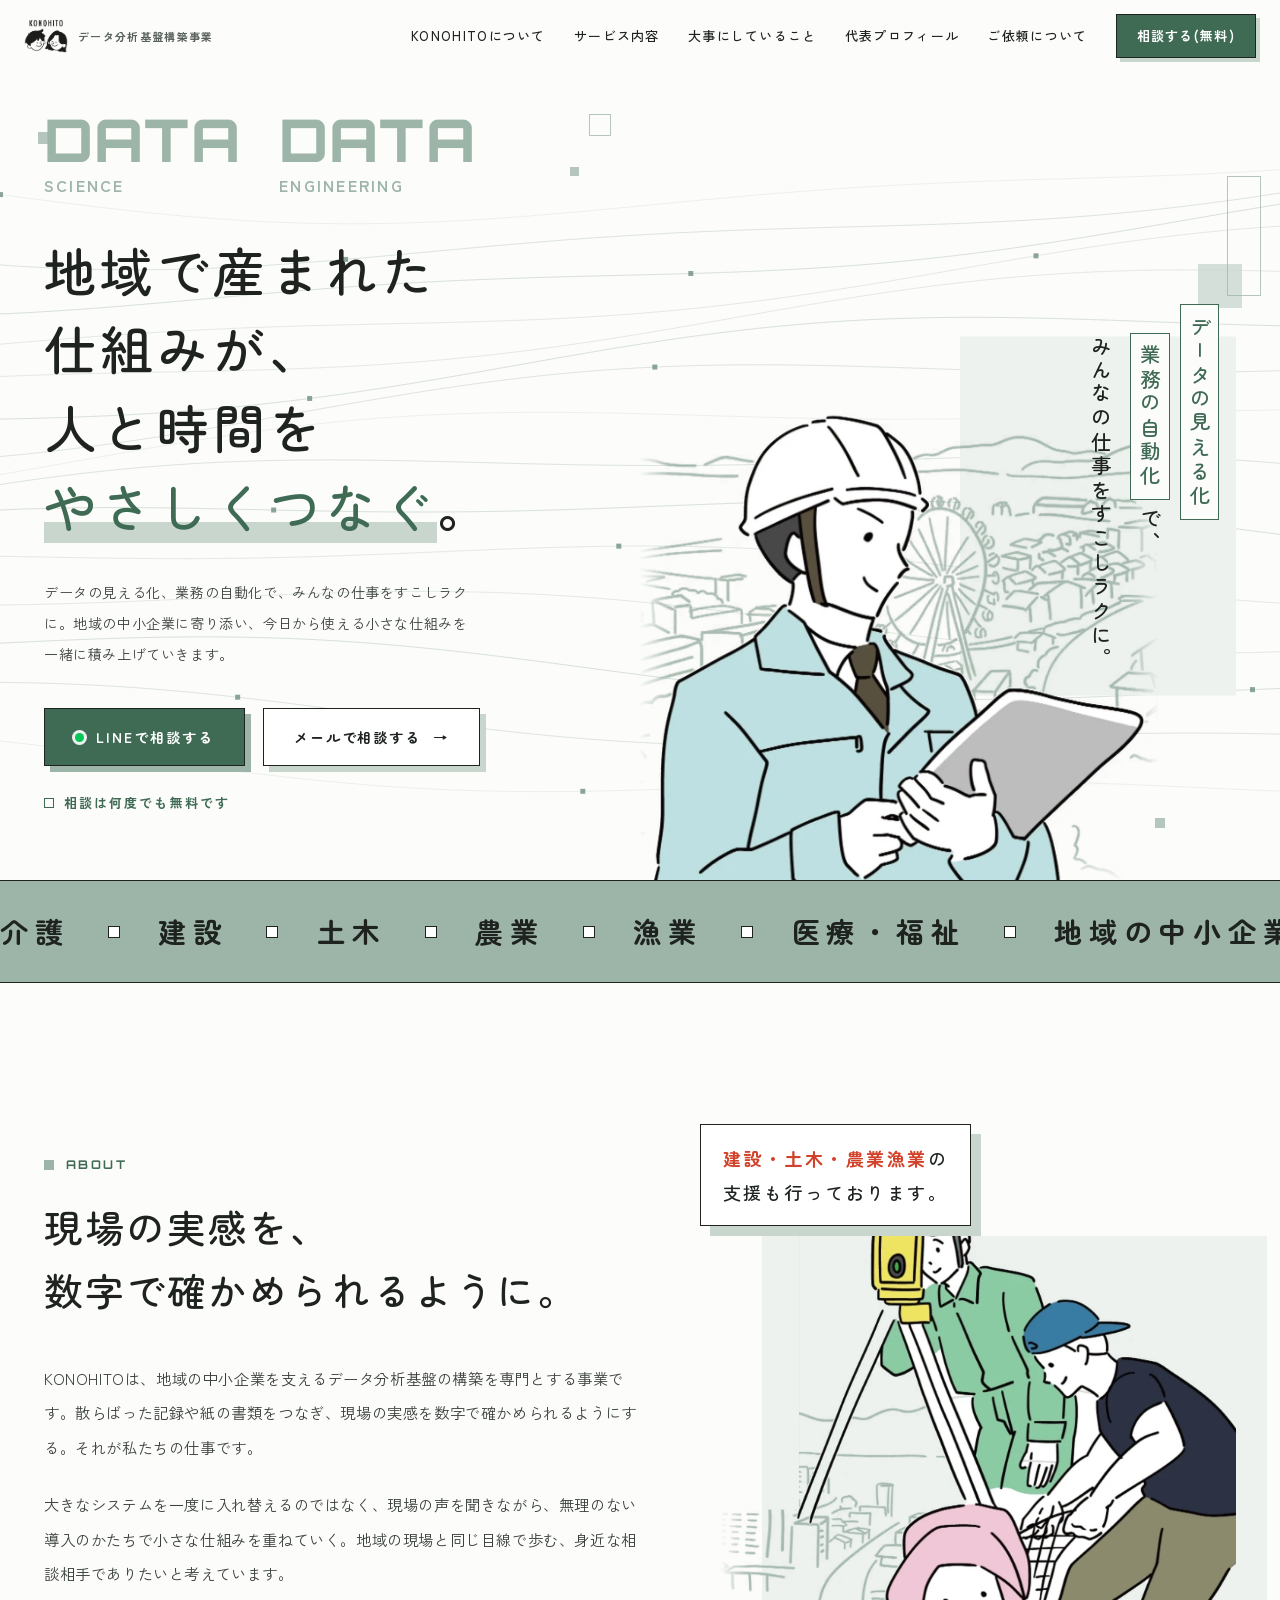
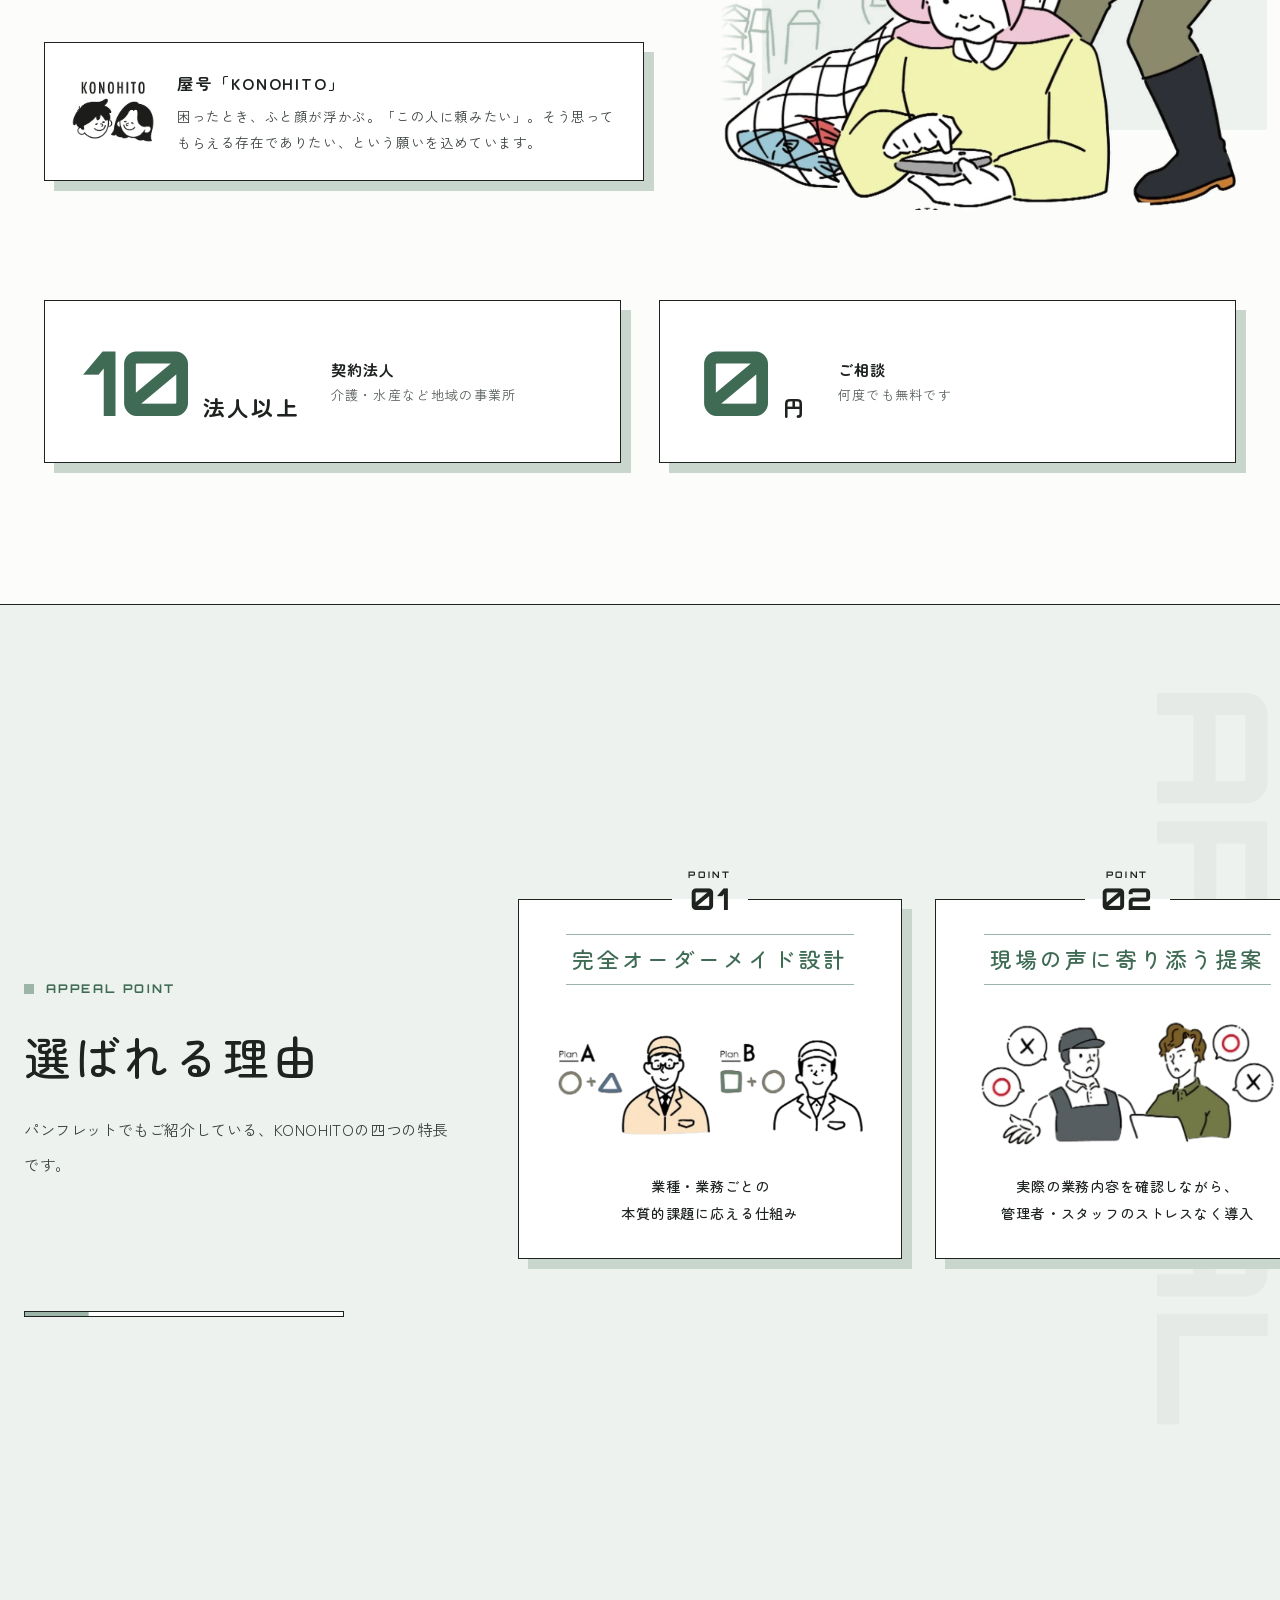
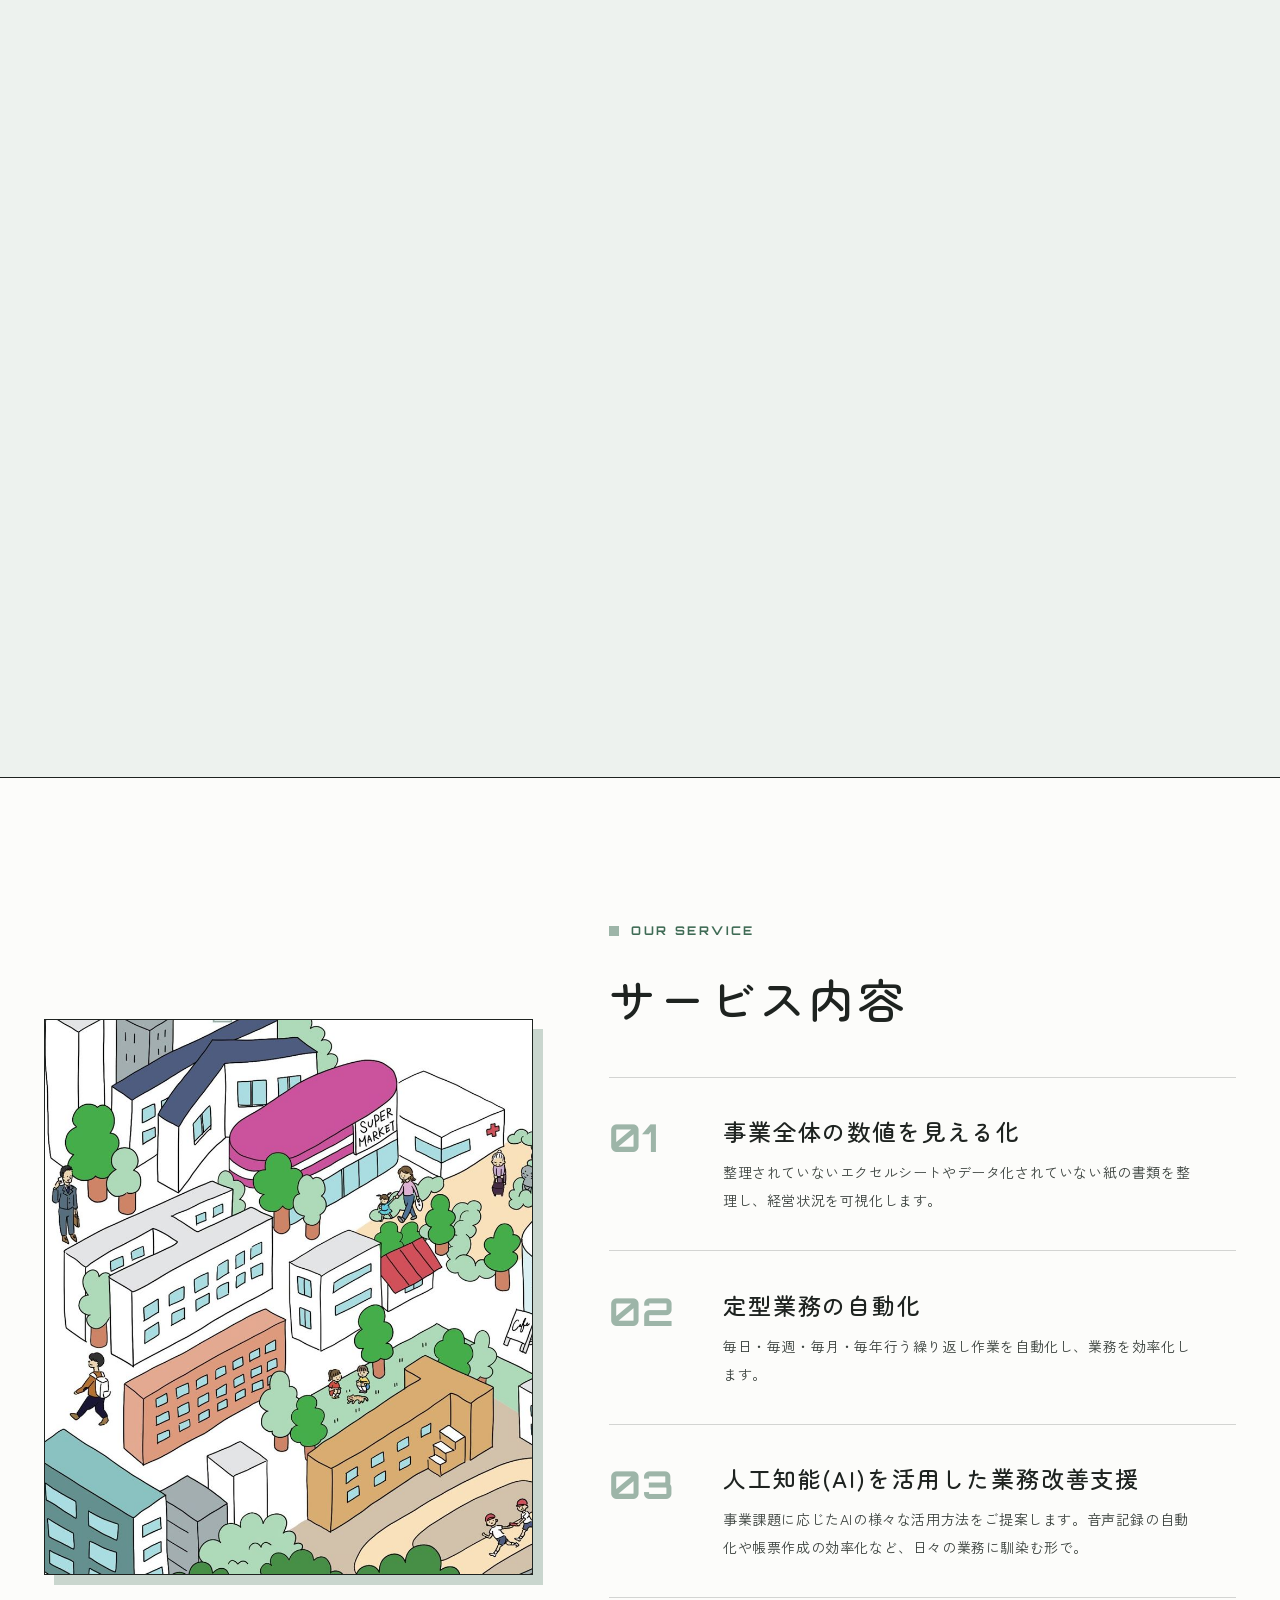
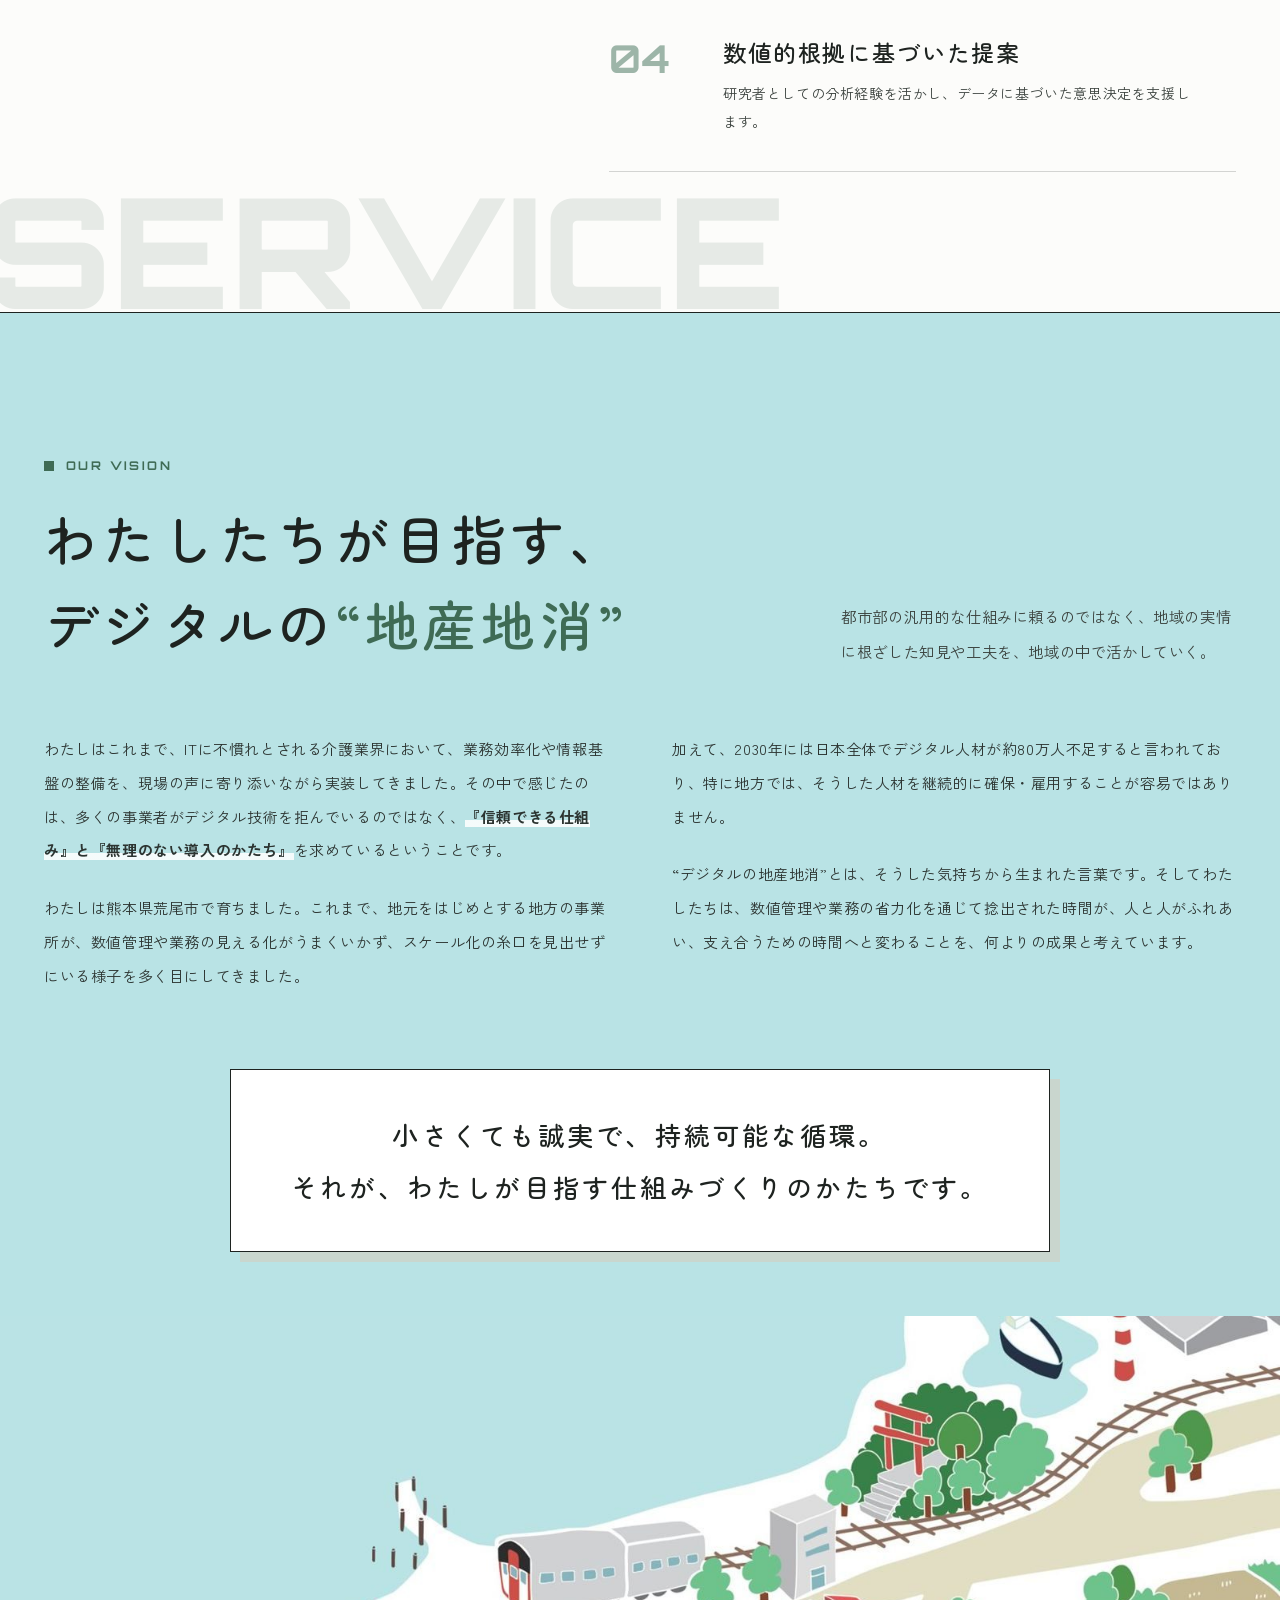
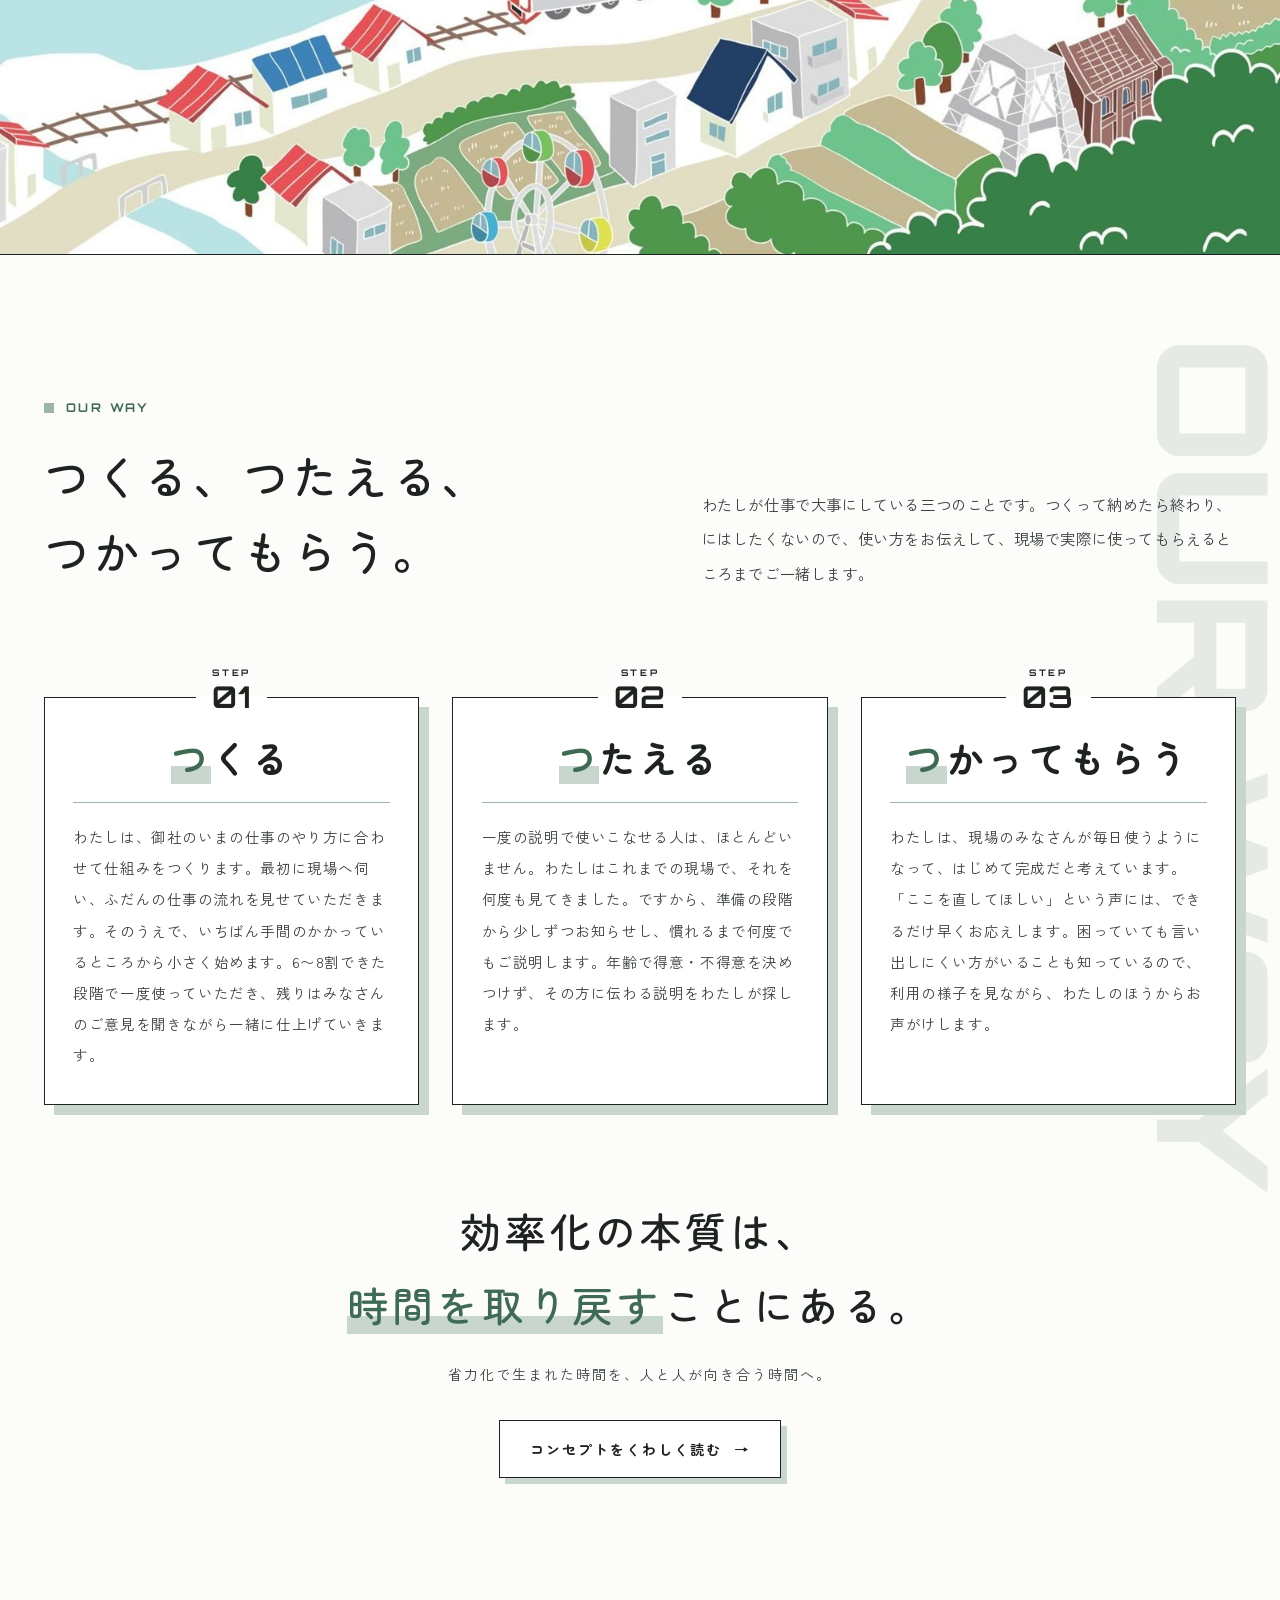
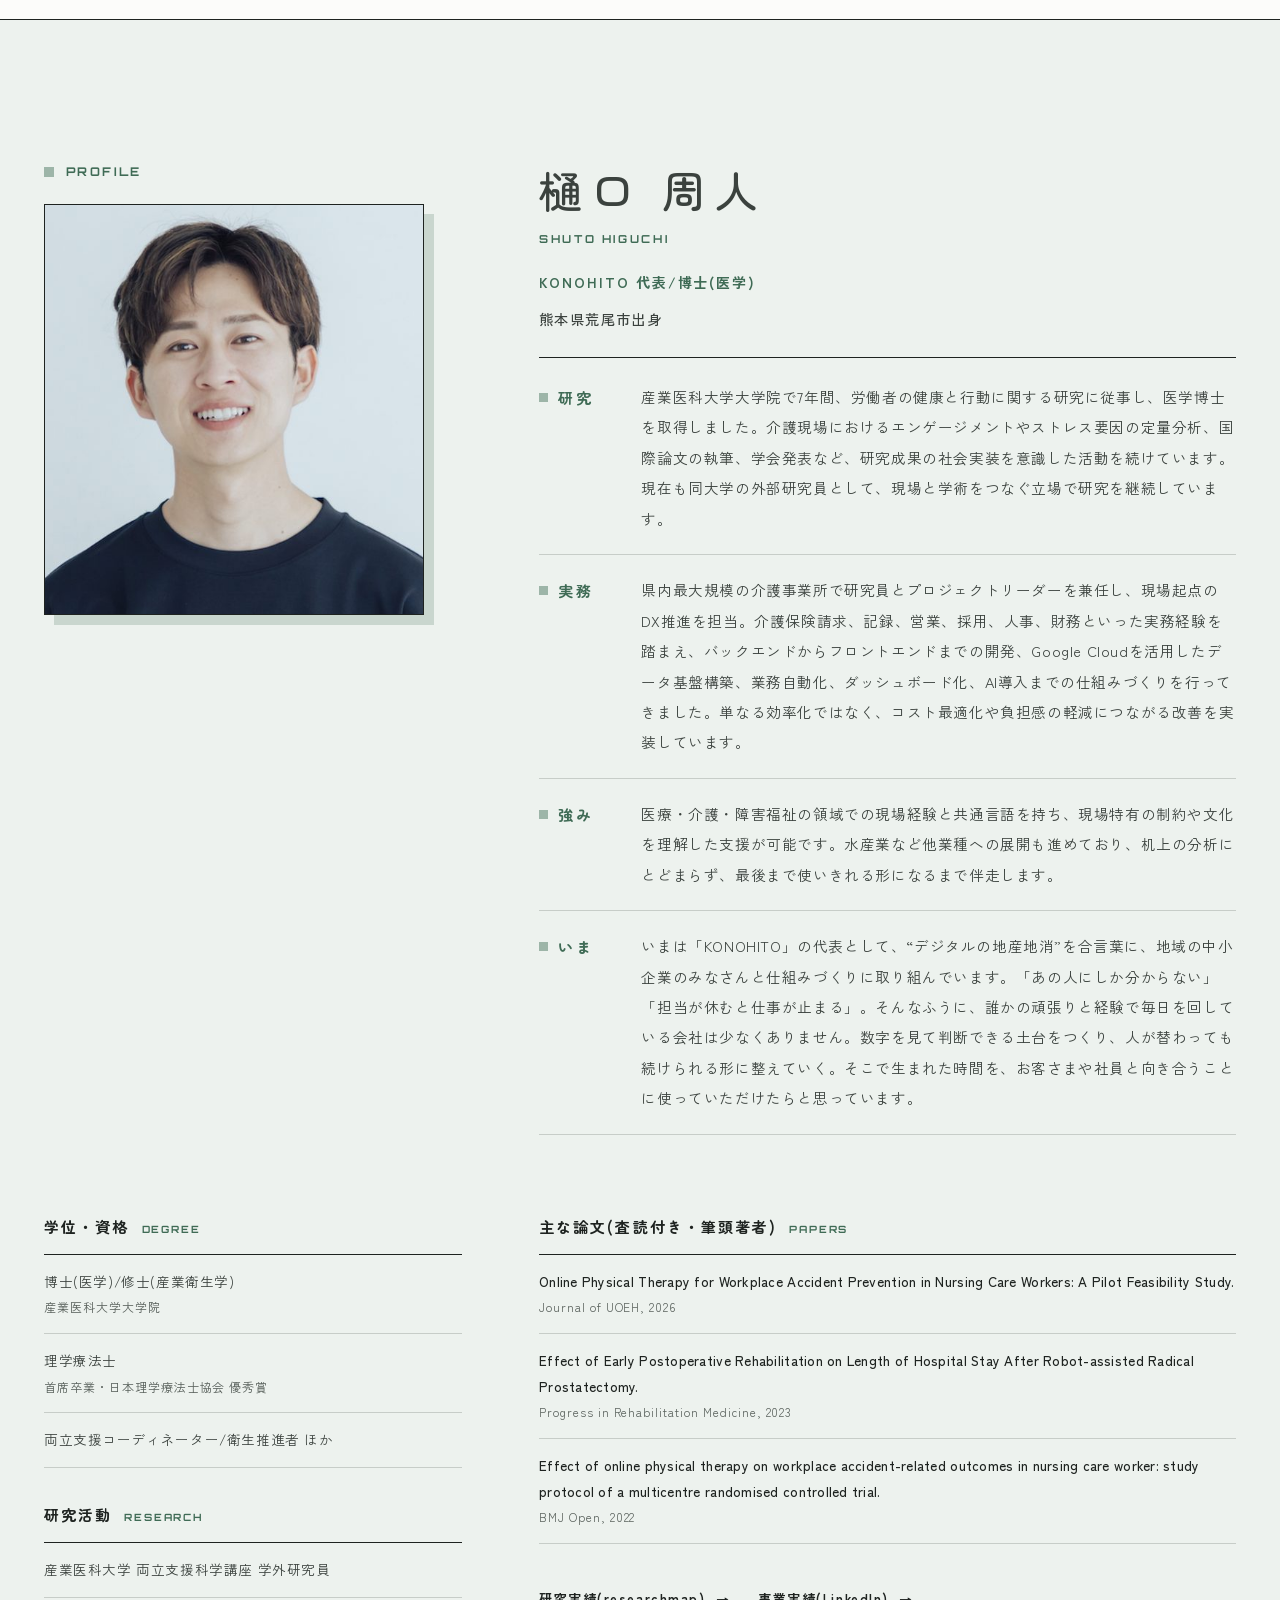
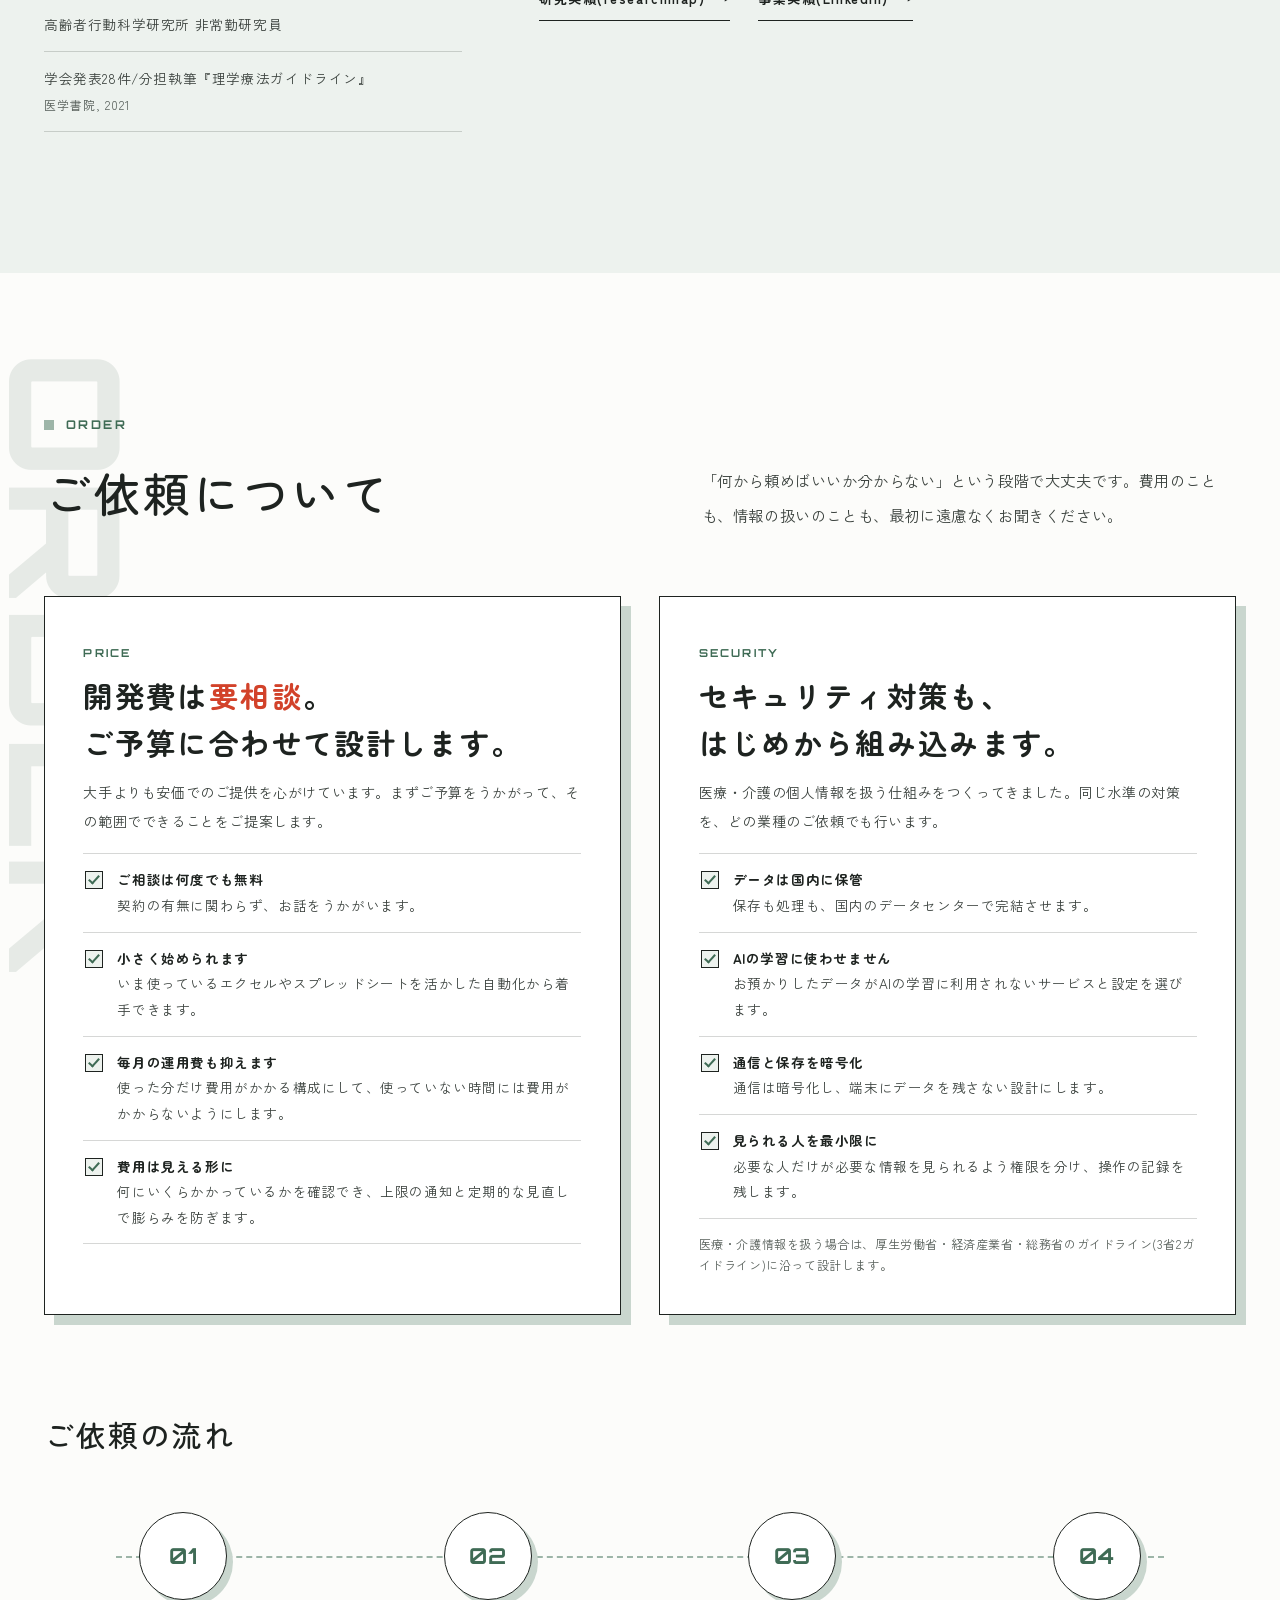
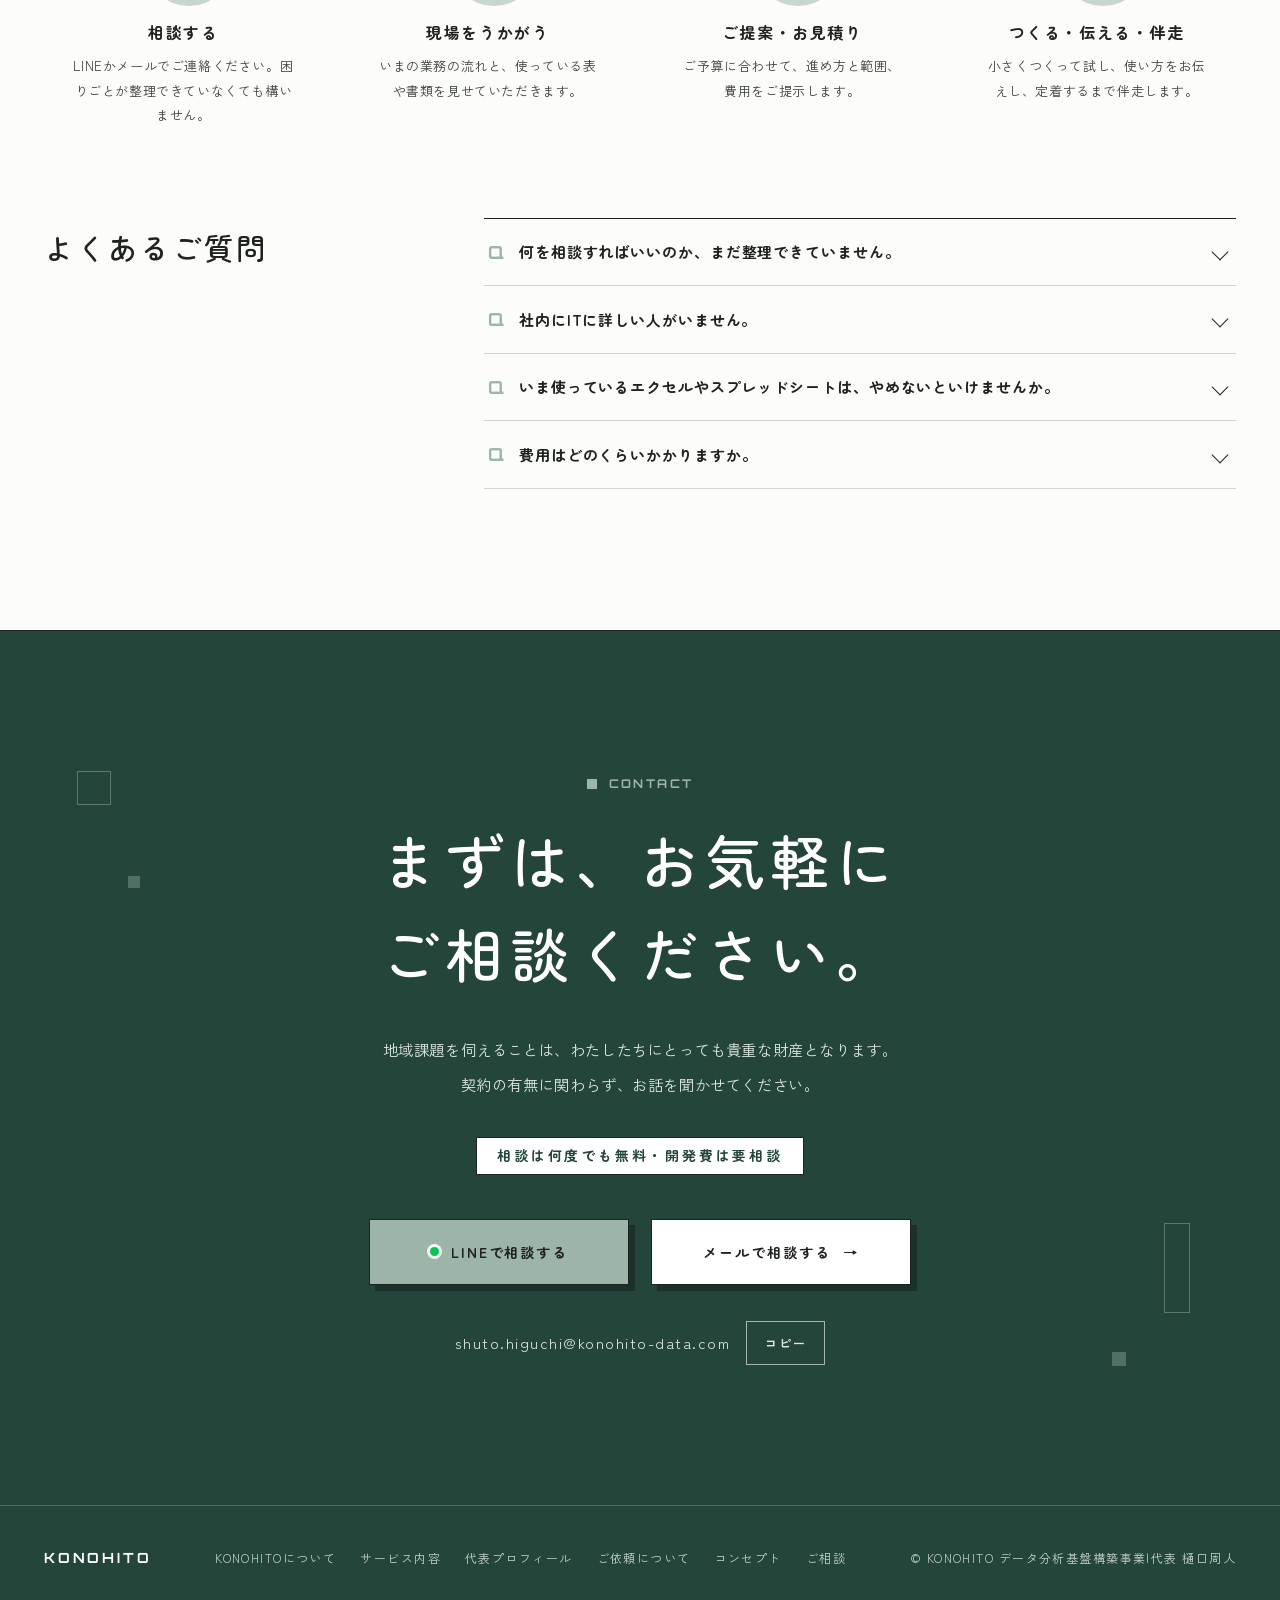
==== commit 36d01d91: "Rework values copy in first person, trim concept page, tune small screens Write the three values car" ====
--- a/index.html
+++ b/index.html
@@ -155,7 +155,7 @@
 <section class="gal" id="reasons">
   <div class="gal-pin">
     <span class="ghost" aria-hidden="true">APPEAL</span>
-    <div class="gal-scroller" id="galScroller" tabindex="0" role="group" aria-label="選ばれる理由(横にスクロールできます)">
+    <div class="gal-scroller" id="galScroller">
       <div class="gal-track" id="galTrack">
         <div class="gal-intro">
           <p class="kicker">Appeal Point</p>
@@ -284,32 +284,17 @@
       <li class="tsu-card card rv">
         <div class="pt"><small>STEP</small><b>01</b></div>
         <h3><i>つ</i>くる</h3>
-        <p class="say">いまの仕事のやり方に<br>合わせてつくります。</p>
-        <ul>
-          <li><b>まず現場を見せていただきます</b>ふだんの仕事の流れをうかがって、必要な機能をしぼります。</li>
-          <li><b>小さく始めます</b>いちばん手間がかかっているところから手をつけます。仕事の手順を一度に変えることはしません。</li>
-          <li><b>早めにお見せします</b>6〜8割できた段階で使っていただき、ご意見を聞きながら仕上げます。</li>
-        </ul>
+        <p class="txt">わたしは、御社のいまの仕事のやり方に合わせて仕組みをつくります。最初に現場へ伺い、ふだんの仕事の流れを見せていただきます。そのうえで、いちばん手間のかかっているところから小さく始めます。6〜8割できた段階で一度使っていただき、残りはみなさんのご意見を聞きながら一緒に仕上げていきます。</p>
       </li>
       <li class="tsu-card card rv d1">
         <div class="pt"><small>STEP</small><b>02</b></div>
         <h3><i>つ</i>たえる</h3>
-        <p class="say">使い方は、慣れるまで<br>何度でもお伝えします。</p>
-        <ul>
-          <li><b>少しずつご案内します</b>ある日いきなり全員に配ると戸惑いが大きいので、準備の段階から少しずつお知らせします。</li>
-          <li><b>何度でもご説明します</b>一度の説明で覚えられる人はほとんどいません。必要なら個別にもご説明します。</li>
-          <li><b>年齢で決めつけません</b>若い方でも不安な方はいますし、その逆もあります。その方に伝わる説明を探します。</li>
-        </ul>
+        <p class="txt">一度の説明で使いこなせる人は、ほとんどいません。わたしはこれまでの現場で、それを何度も見てきました。ですから、準備の段階から少しずつお知らせし、慣れるまで何度でもご説明します。年齢で得意・不得意を決めつけず、その方に伝わる説明をわたしが探します。</p>
       </li>
       <li class="tsu-card card rv d2">
         <div class="pt"><small>STEP</small><b>03</b></div>
         <h3><i>つ</i>かってもらう</h3>
-        <p class="say">現場で使われるようになって、<br>はじめて完成だと考えています。</p>
-        <ul>
-          <li><b>ご要望には早くお応えします</b>「ここを直してほしい」という声は、できるだけ早く反映します。</li>
-          <li><b>言い出しにくい困りごとにも気づけるように</b>利用の状況も見ながら、つまずいている方には早めに声をかけます。</li>
-          <li><b>会議は増やしません</b>打ち合わせのために現場の手を止めたくないので、ふだんの会話の中で様子をうかがいます。</li>
-        </ul>
+        <p class="txt">わたしは、現場のみなさんが毎日使うようになって、はじめて完成だと考えています。「ここを直してほしい」という声には、できるだけ早くお応えします。困っていても言い出しにくい方がいることも知っているので、利用の様子を見ながら、わたしのほうからお声がけします。</p>
       </li>
     </ol>
 
--- a/assets/site.css
+++ b/assets/site.css
@@ -176,8 +176,12 @@
 .tate .c2 b{margin-bottom:.35em}
 .tate .c3{margin-top:1.5em}
 .hero .sq{inset:0}
-@media(max-width:860px){
-  .hero-in{grid-template-columns:minmax(0,1fr);min-height:0}
+@media(max-width:1000px){
+  .hero-in{min-height:0}
+  .hero-fig{min-height:clamp(340px,52vw,520px)}
+}
+@media(max-width:700px){
+  .hero-in{grid-template-columns:minmax(0,1fr)}
   .hero-text{padding-bottom:8px}
   .hero-fig{min-height:0;aspect-ratio:1/1.02}
 }
@@ -220,6 +224,7 @@
   .facts{grid-template-columns:minmax(0,1fr)}
   .notice{left:0}
   .about-fig .block{right:0}
+  .about-fig{max-width:520px;width:100%;margin-inline:auto}
 }
 
 /* ---------- 選ばれる理由(横に流れる) ---------- */
@@ -253,14 +258,12 @@
 .gal.pinned .gal-track{will-change:transform}
 .gal.pinned .tile{flex-basis:min(30vw,420px)}
 .gal.pinned .gal-intro{flex-basis:min(36vw,480px)}
-/* マウス操作で固定表示にならない場合は、折り返して全カードを見せる */
-@media(hover:hover) and (pointer:fine){
-  .gal:not(.pinned) .gal-scroller{overflow:visible}
-  .gal:not(.pinned) .gal-track{flex-wrap:wrap;row-gap:56px}
-  .gal:not(.pinned) .gal-intro{flex-basis:100%}
-  .gal:not(.pinned) .tile{flex:1 1 300px}
-  .gal:not(.pinned) .gal-bar{display:none}
-}
+/* 固定表示にならない画面(スマホ・タブレットなど)では、折り返して全カードを見せる */
+.gal:not(.pinned) .gal-scroller{overflow:visible}
+.gal:not(.pinned) .gal-track{flex-wrap:wrap;row-gap:56px}
+.gal:not(.pinned) .gal-intro{flex-basis:100%;padding-right:0;margin-bottom:8px}
+.gal:not(.pinned) .tile{flex:1 1 280px}
+.gal:not(.pinned) .gal-bar{display:none}
 
 /* ---------- サービス ---------- */
 .svc-grid{display:grid;grid-template-columns:minmax(0,.78fr) minmax(0,1fr);gap:clamp(40px,6vw,104px);align-items:start}
@@ -278,7 +281,7 @@
 .services .ghost{left:-.1em;bottom:-.1em;writing-mode:horizontal-tb}
 @media(max-width:860px){
   .svc-grid{grid-template-columns:minmax(0,1fr)}
-  .svc-fig{position:relative;top:0;aspect-ratio:16/11}
+  .svc-fig{position:relative;top:0;aspect-ratio:16/11;max-width:640px;width:100%}
   .svc{grid-template-columns:52px minmax(0,1fr)}
 }
 
@@ -306,6 +309,7 @@
 .tsu-card h3{font-size:clamp(26px,2.9vw,40px);font-weight:700;letter-spacing:.1em;line-height:1.4;margin-top:18px;text-align:center;white-space:nowrap}
 .tsu-card h3 i{font-style:normal;color:var(--green);background:linear-gradient(transparent 66%,var(--sage-l) 66%)}
 .tsu-card .say{font-family:var(--maru);font-weight:700;font-size:15.5px;line-height:1.9;letter-spacing:.06em;color:var(--green);text-align:center;border-block:1.5px solid var(--sage);padding:10px 4px;margin:16px 0 18px}
+.tsu-card .txt{font-size:14.5px;line-height:2.15;color:#3B423E;margin-top:18px;padding-top:18px;border-top:1.5px solid var(--sage)}
 .tsu-card ul{list-style:none;display:grid;gap:14px}
 .tsu-card li{font-size:13.5px;line-height:1.95;color:#3B423E;padding-left:20px;position:relative}
 .tsu-card li::before{content:"";position:absolute;left:0;top:.72em;width:9px;height:9px;border:1.5px solid var(--green)}
@@ -403,7 +407,7 @@
 .contact .kicker{justify-content:center;color:var(--sage)}
 .contact h2{font-size:clamp(26px,4.6vw,62px);line-height:1.5;letter-spacing:.1em;margin-bottom:clamp(20px,2.4vw,32px)}
 .contact .lead{max-width:34em;margin:0 auto clamp(24px,3vw,36px);color:#DCE6DF}
-.free{display:inline-block;font-family:var(--maru);font-weight:700;font-size:14px;letter-spacing:.2em;color:var(--deep);background:#fff;border:1.5px solid var(--ink);padding:6px 20px;margin-bottom:clamp(28px,3.4vw,44px);transform:rotate(-2deg)}
+.free{display:inline-block;font-family:var(--maru);font-weight:700;font-size:14px;letter-spacing:.2em;color:var(--deep);background:#fff;border:1.5px solid var(--ink);padding:6px 20px;margin-bottom:clamp(28px,3.4vw,44px);transform:rotate(-2deg);max-width:100%;word-break:auto-phrase;line-height:1.7}
 .contact-btns{display:flex;gap:22px;justify-content:center;flex-wrap:wrap}
 .contact-btns .btn{min-width:260px;min-height:66px;box-shadow:6px 6px 0 rgba(0,0,0,.28)}
 .contact-btns .btn:hover{box-shadow:2px 2px 0 rgba(0,0,0,.28)}
@@ -453,7 +457,7 @@
 .toc a{display:inline-flex;align-items:center;gap:10px;min-height:44px;padding:0 18px;background:#fff;border:1.5px solid var(--ink);box-shadow:4px 4px 0 var(--sage-l);font-family:var(--maru);font-weight:700;font-size:13.5px;letter-spacing:.1em;transition:transform .35s var(--ease),box-shadow .35s var(--ease)}
 .toc a:hover{transform:translate(3px,3px);box-shadow:1px 1px 0 var(--sage-l)}
 .toc a b{font-family:var(--dots);font-weight:700;font-size:11px;color:var(--sage)}
-.path3{display:grid;grid-template-columns:repeat(3,minmax(0,1fr));gap:clamp(18px,2.4vw,36px);list-style:none;margin-top:clamp(32px,4vw,52px)}
+.path3{display:grid;grid-template-columns:repeat(2,minmax(0,1fr));max-width:820px;gap:clamp(18px,2.4vw,36px);list-style:none;margin-top:clamp(32px,4vw,52px)}
 .path3 li{padding:clamp(20px,2.4vw,30px)}
 .path3 .n{font-family:var(--dots);font-weight:700;font-size:clamp(30px,3.4vw,46px);line-height:1;color:var(--green)}
 .path3 .n small{font-family:var(--maru);font-size:.36em;margin-left:.3em;color:var(--ink)}
@@ -493,3 +497,20 @@
   .chap-side{position:static}
   .path3,.cases{grid-template-columns:minmax(0,1fr)}
 }
+
+/* ---------- 小さな画面の仕上げ ---------- */
+@media(max-width:560px){
+  .btn{white-space:normal;text-align:center;padding:12px 22px;line-height:1.6}
+  .hero-btns .btn,.contact-btns .btn{width:100%;min-width:0}
+  .free{font-size:13px;letter-spacing:.12em;padding:6px 14px}
+  .yago{grid-template-columns:minmax(0,1fr);justify-items:start}
+  .fact{gap:10px 16px}
+  .toc a{font-size:12.5px;padding:0 14px}
+  .prin li{padding-left:40px}
+  .faq summary{font-size:14px}
+}
+@media(max-width:360px){
+  :root{--gut-l:max(16px, env(safe-area-inset-left, 0px));--gut-r:max(16px, env(safe-area-inset-right, 0px))}
+  .brand b{font-size:10px;letter-spacing:.06em}
+  .brand img{width:38px}
+}
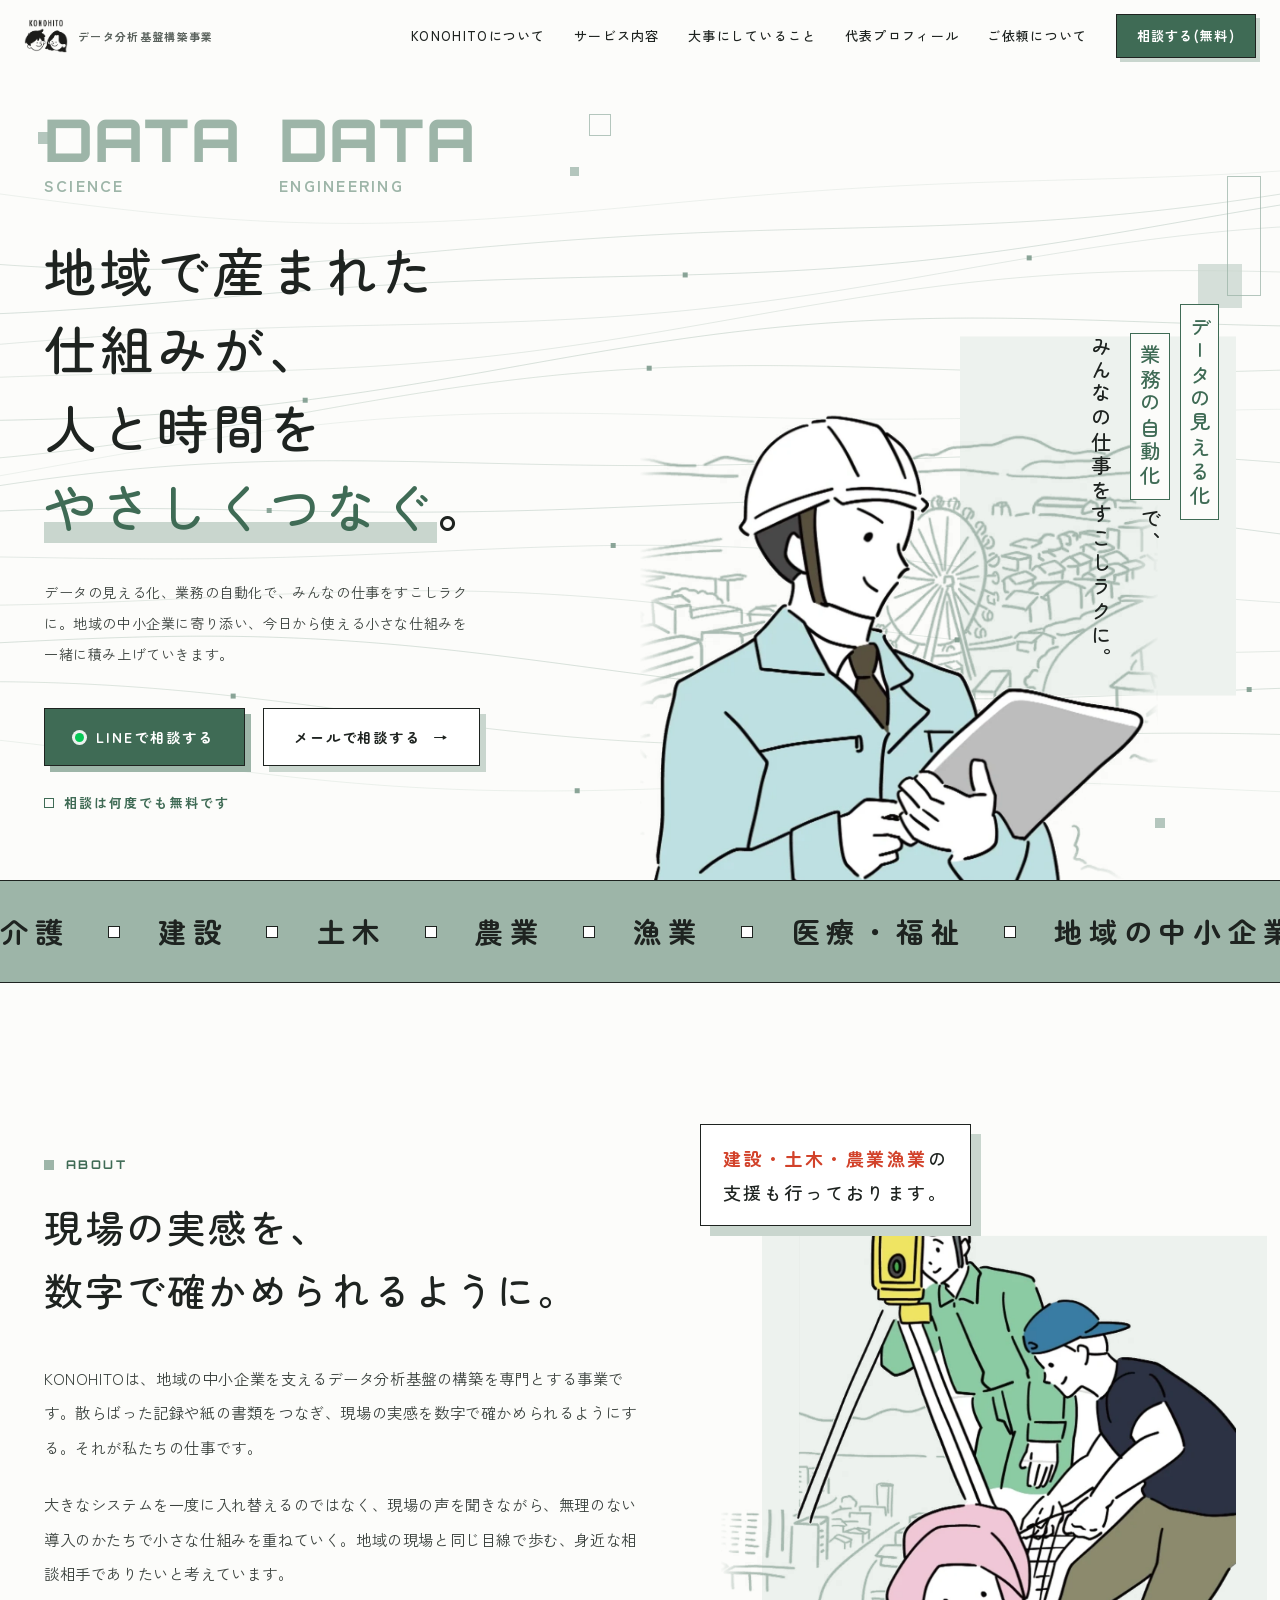
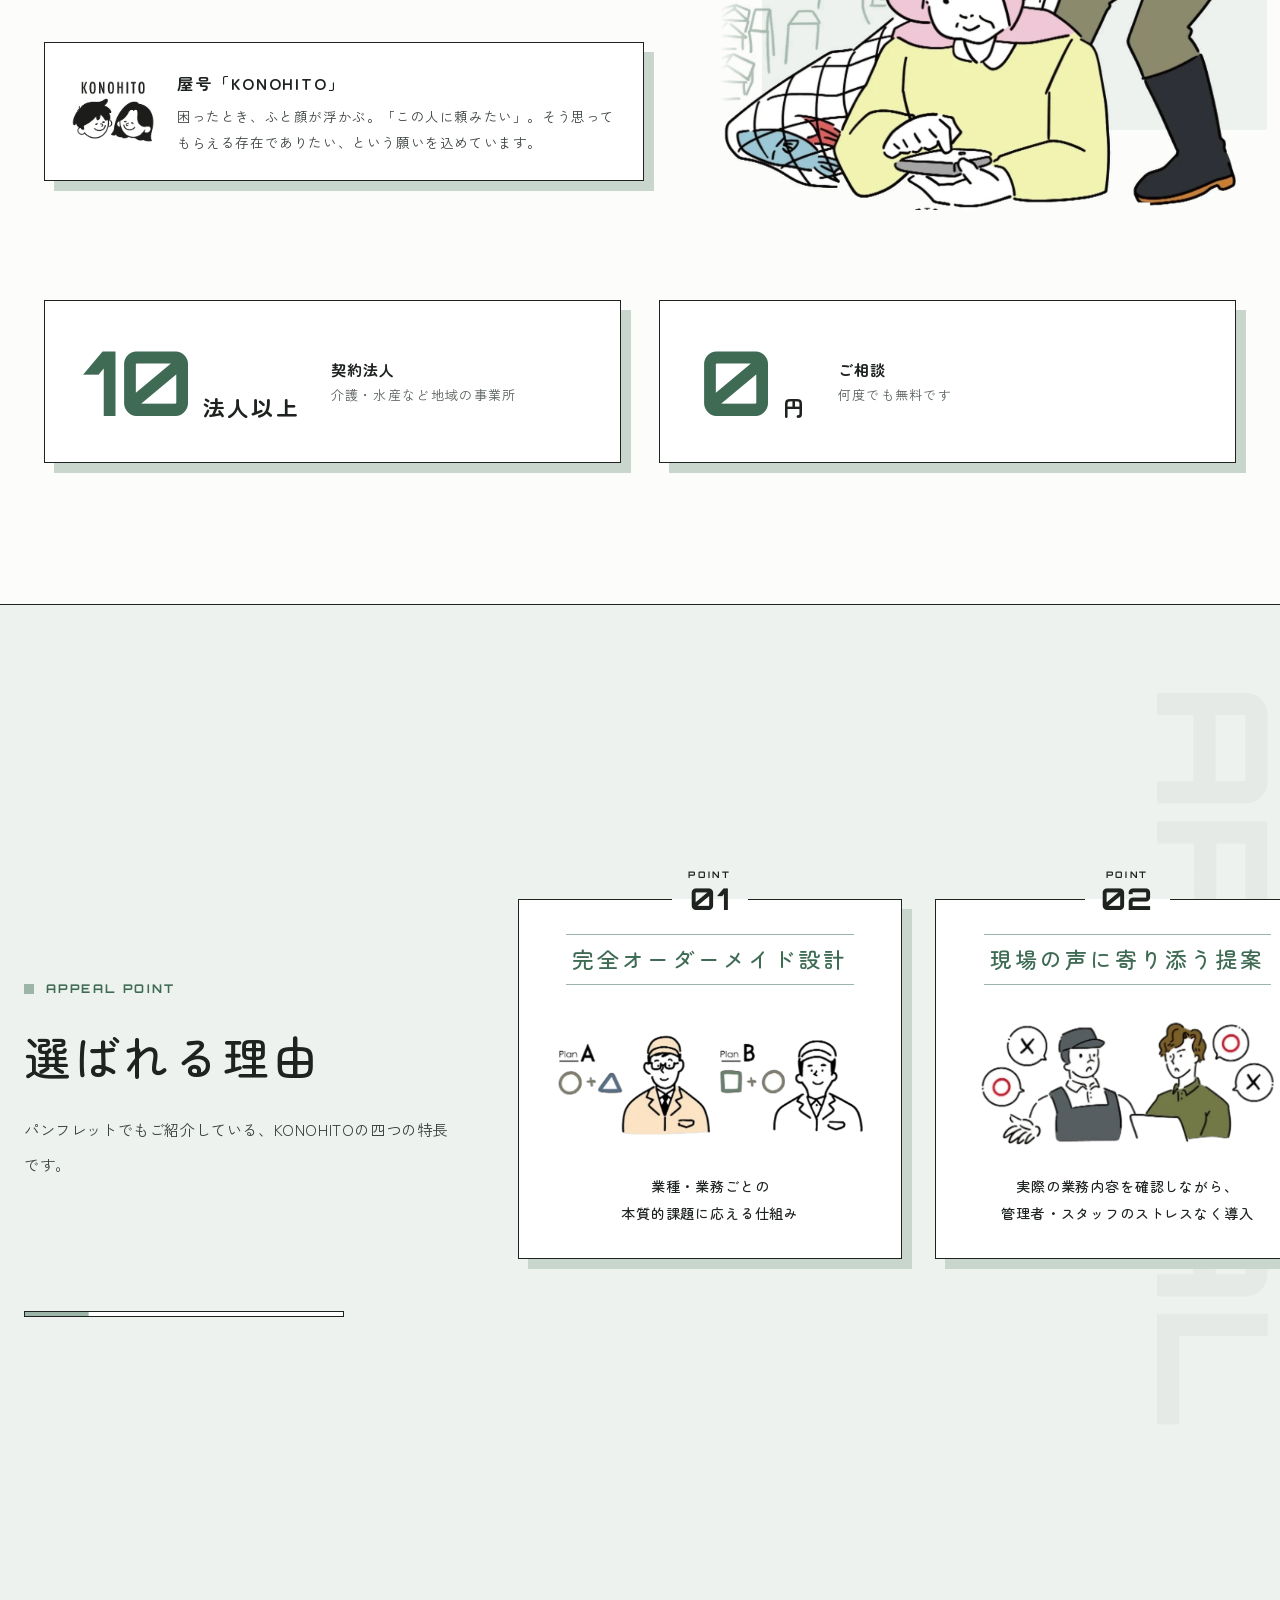
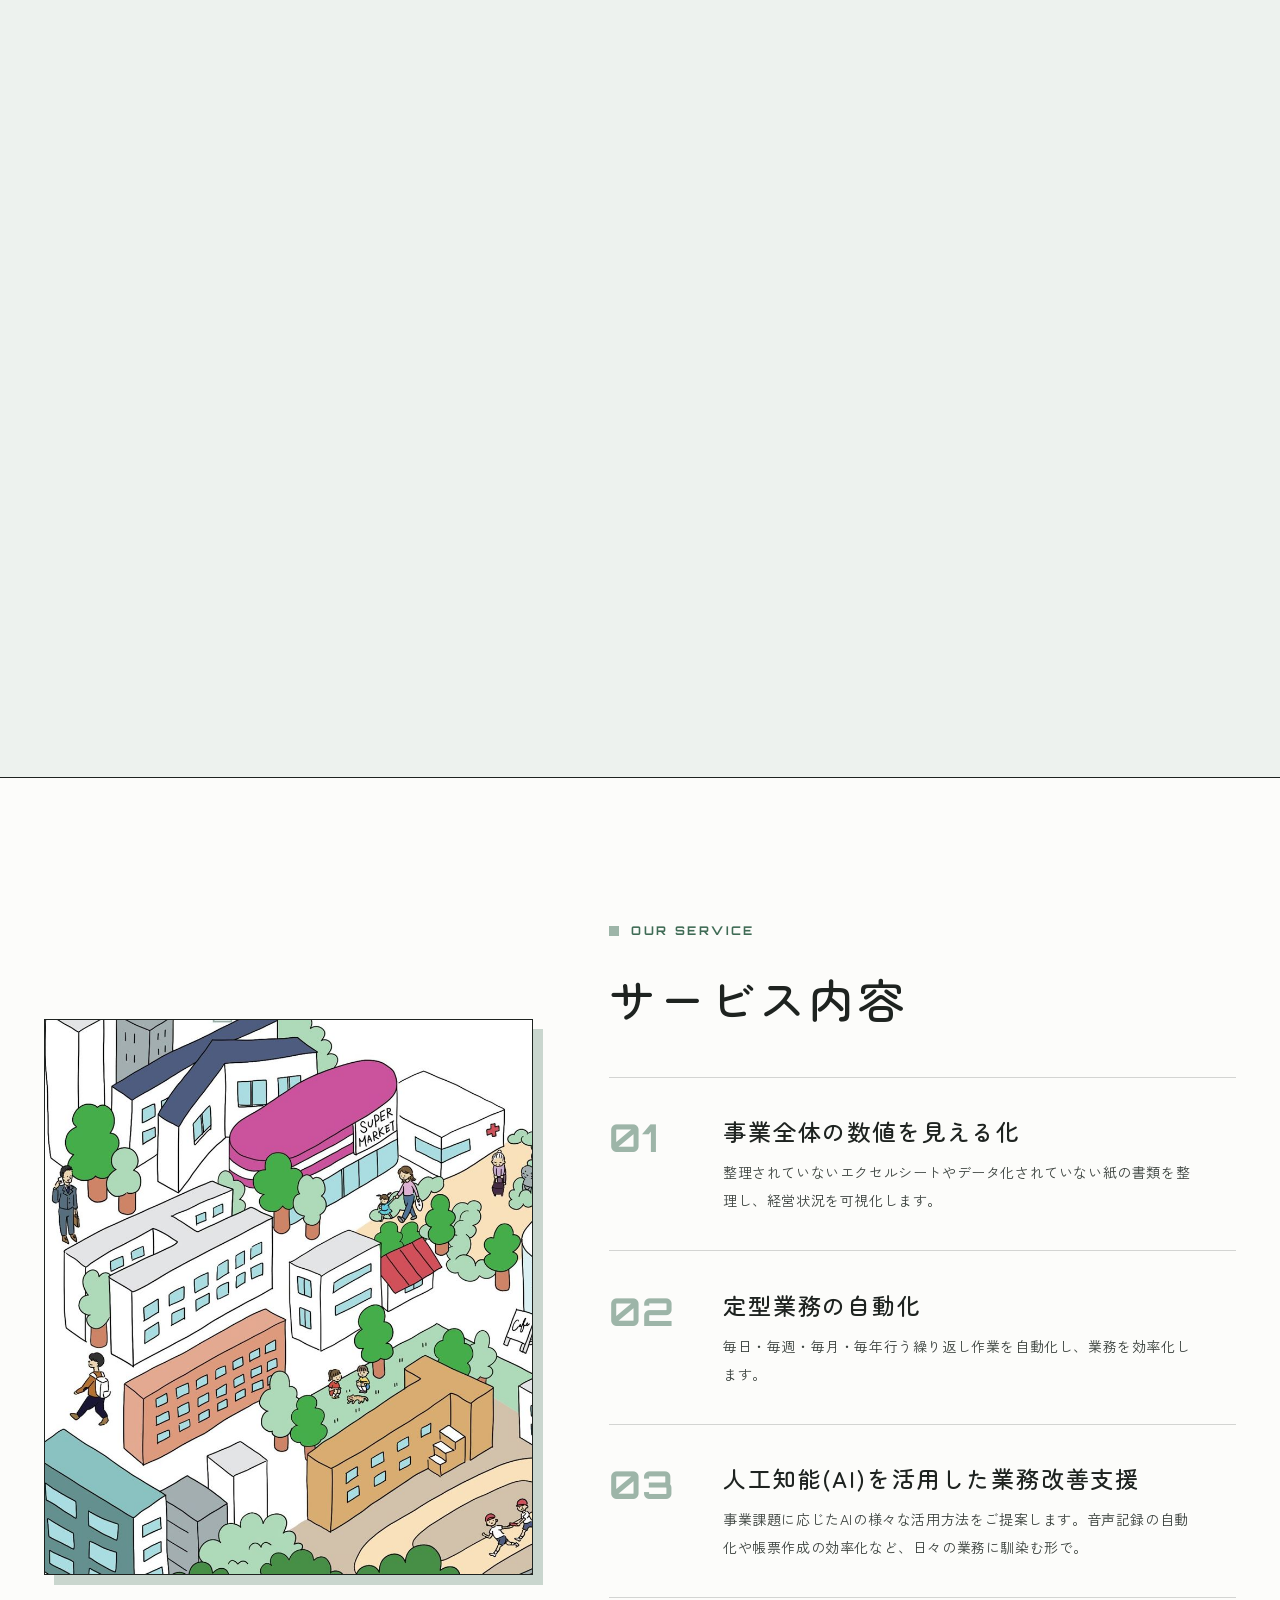
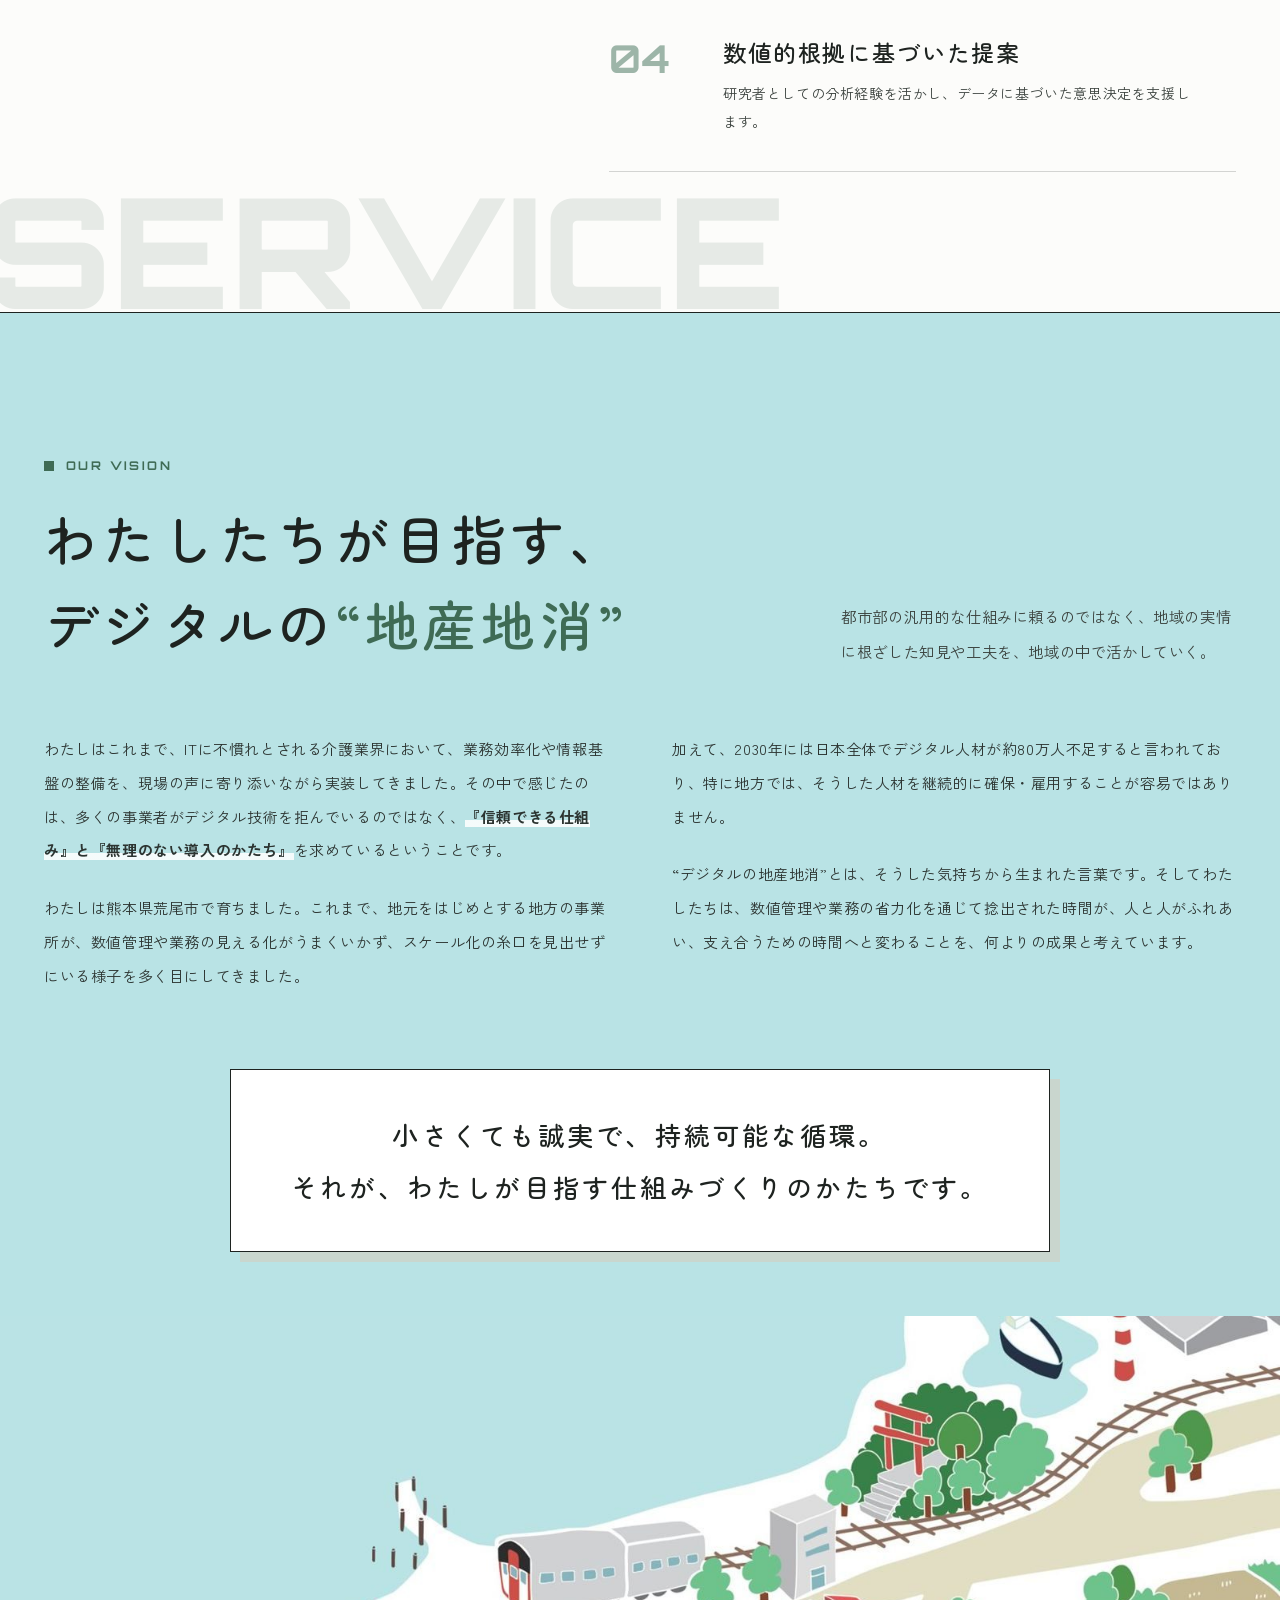
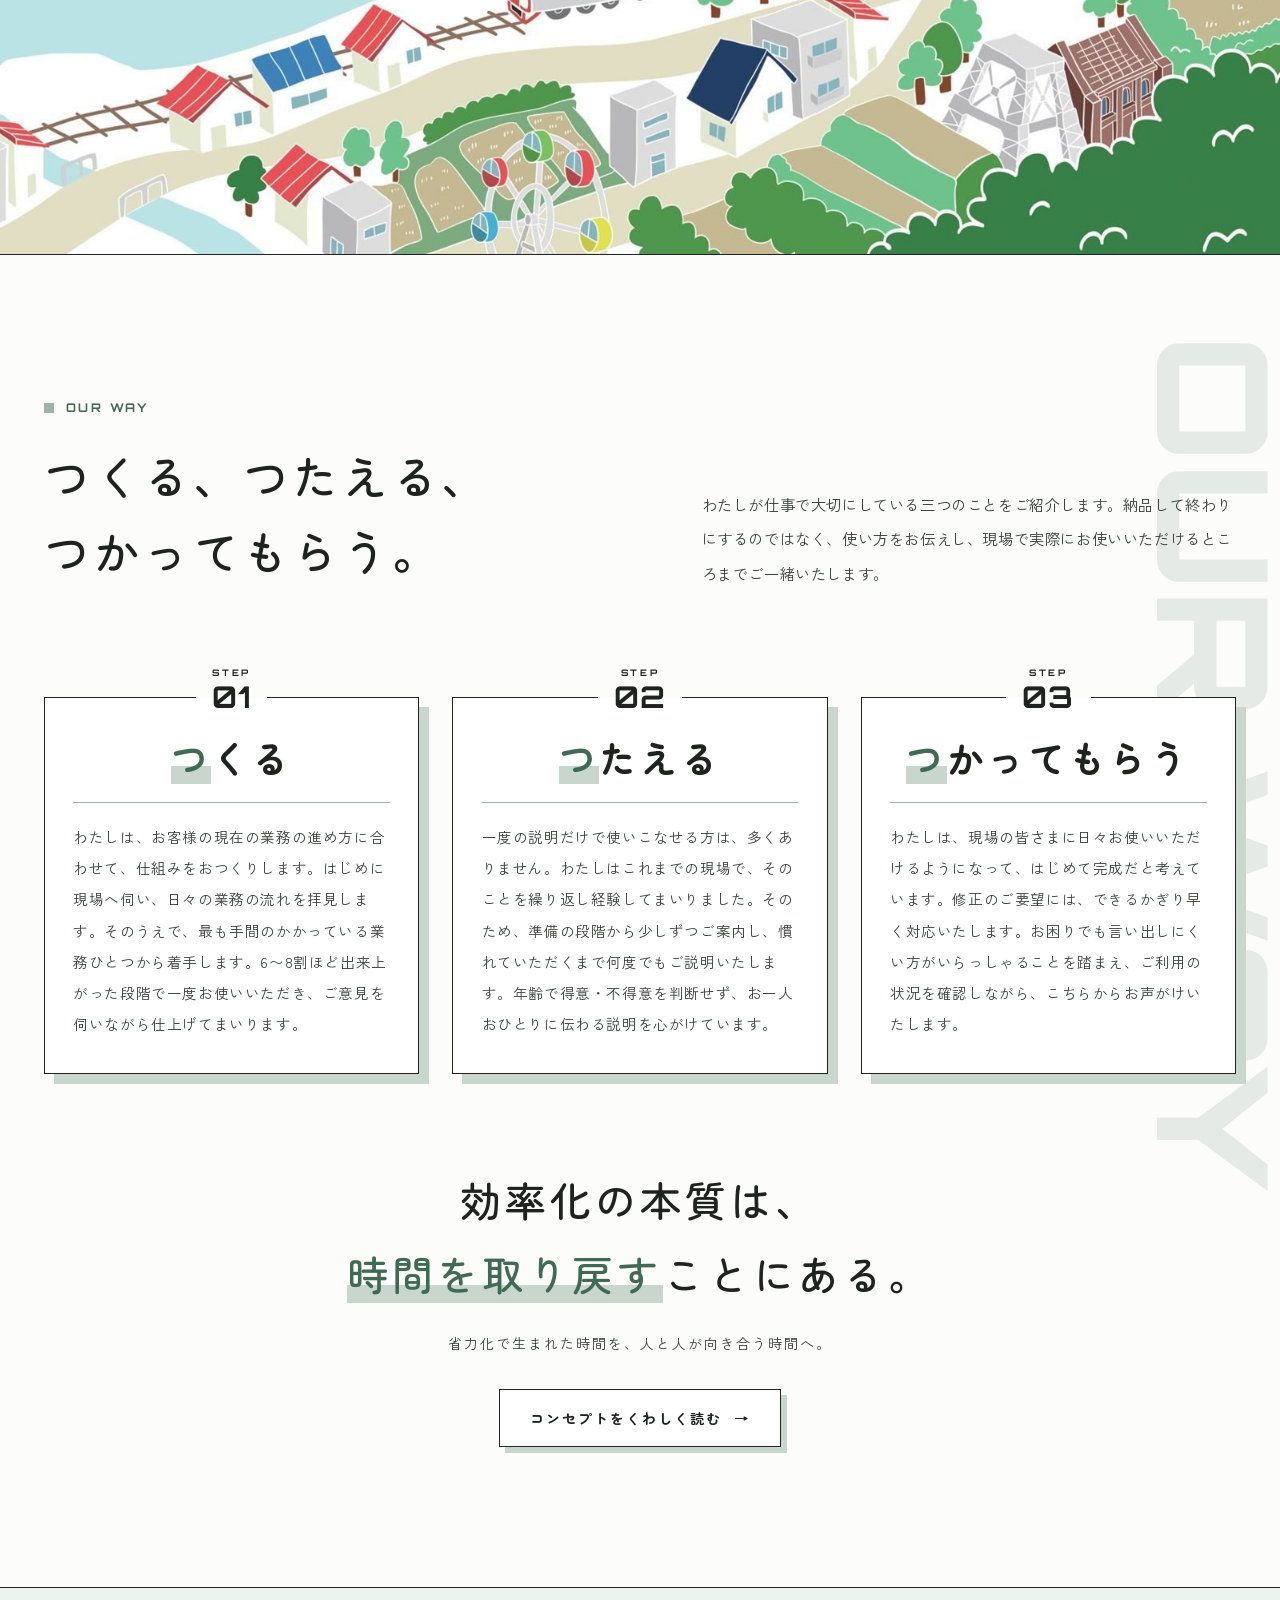
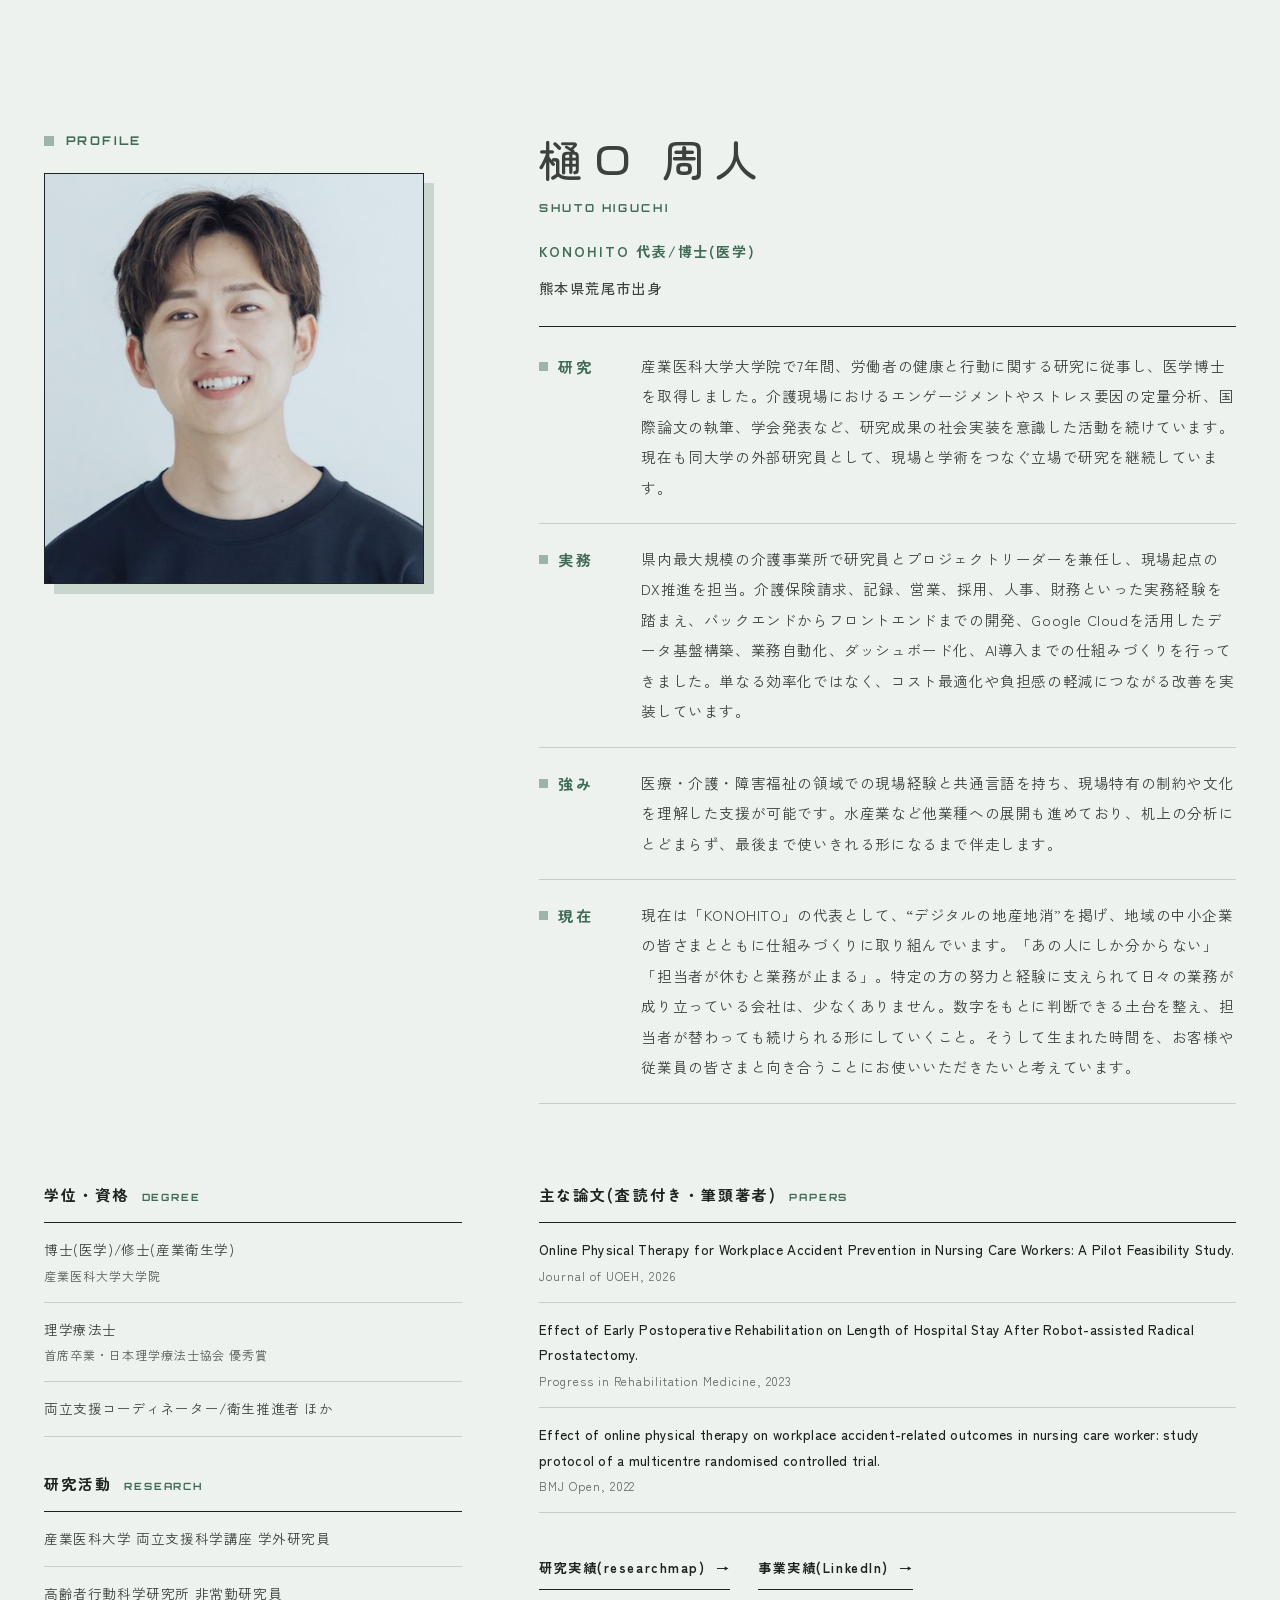
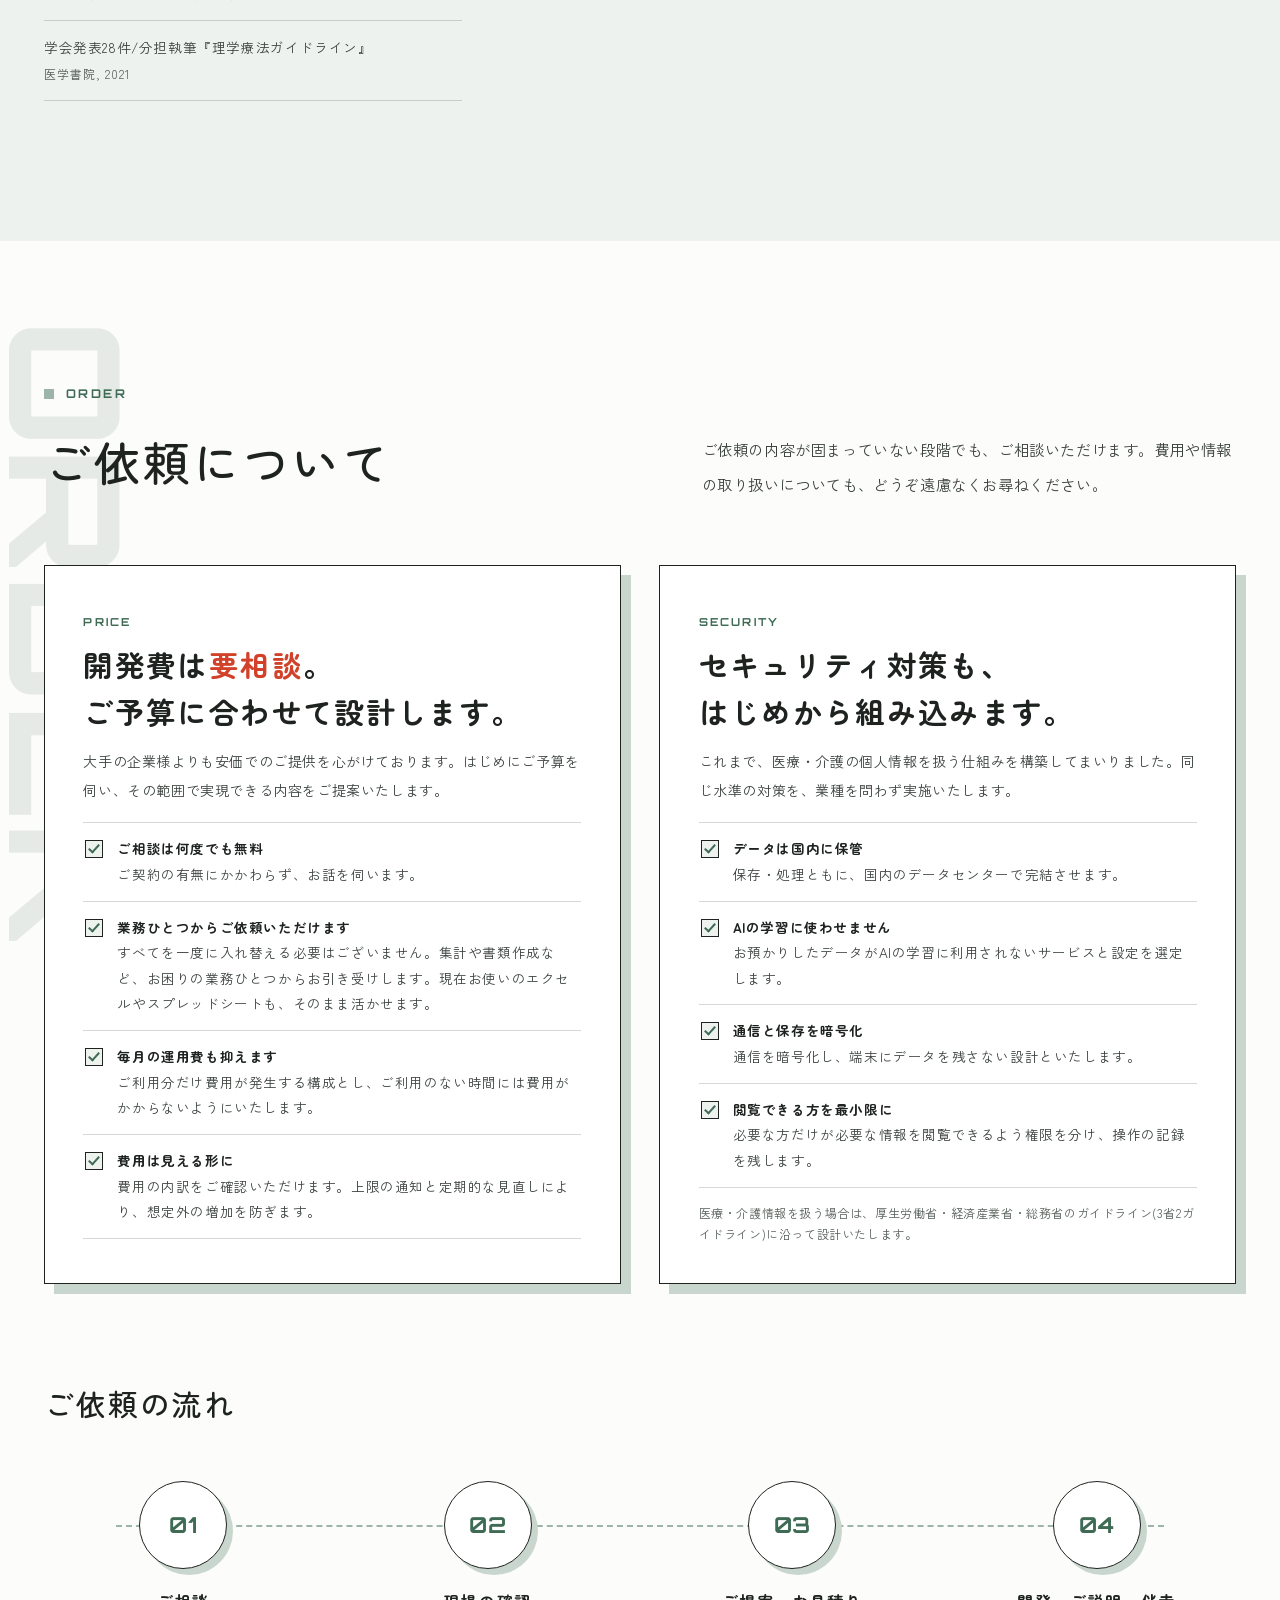
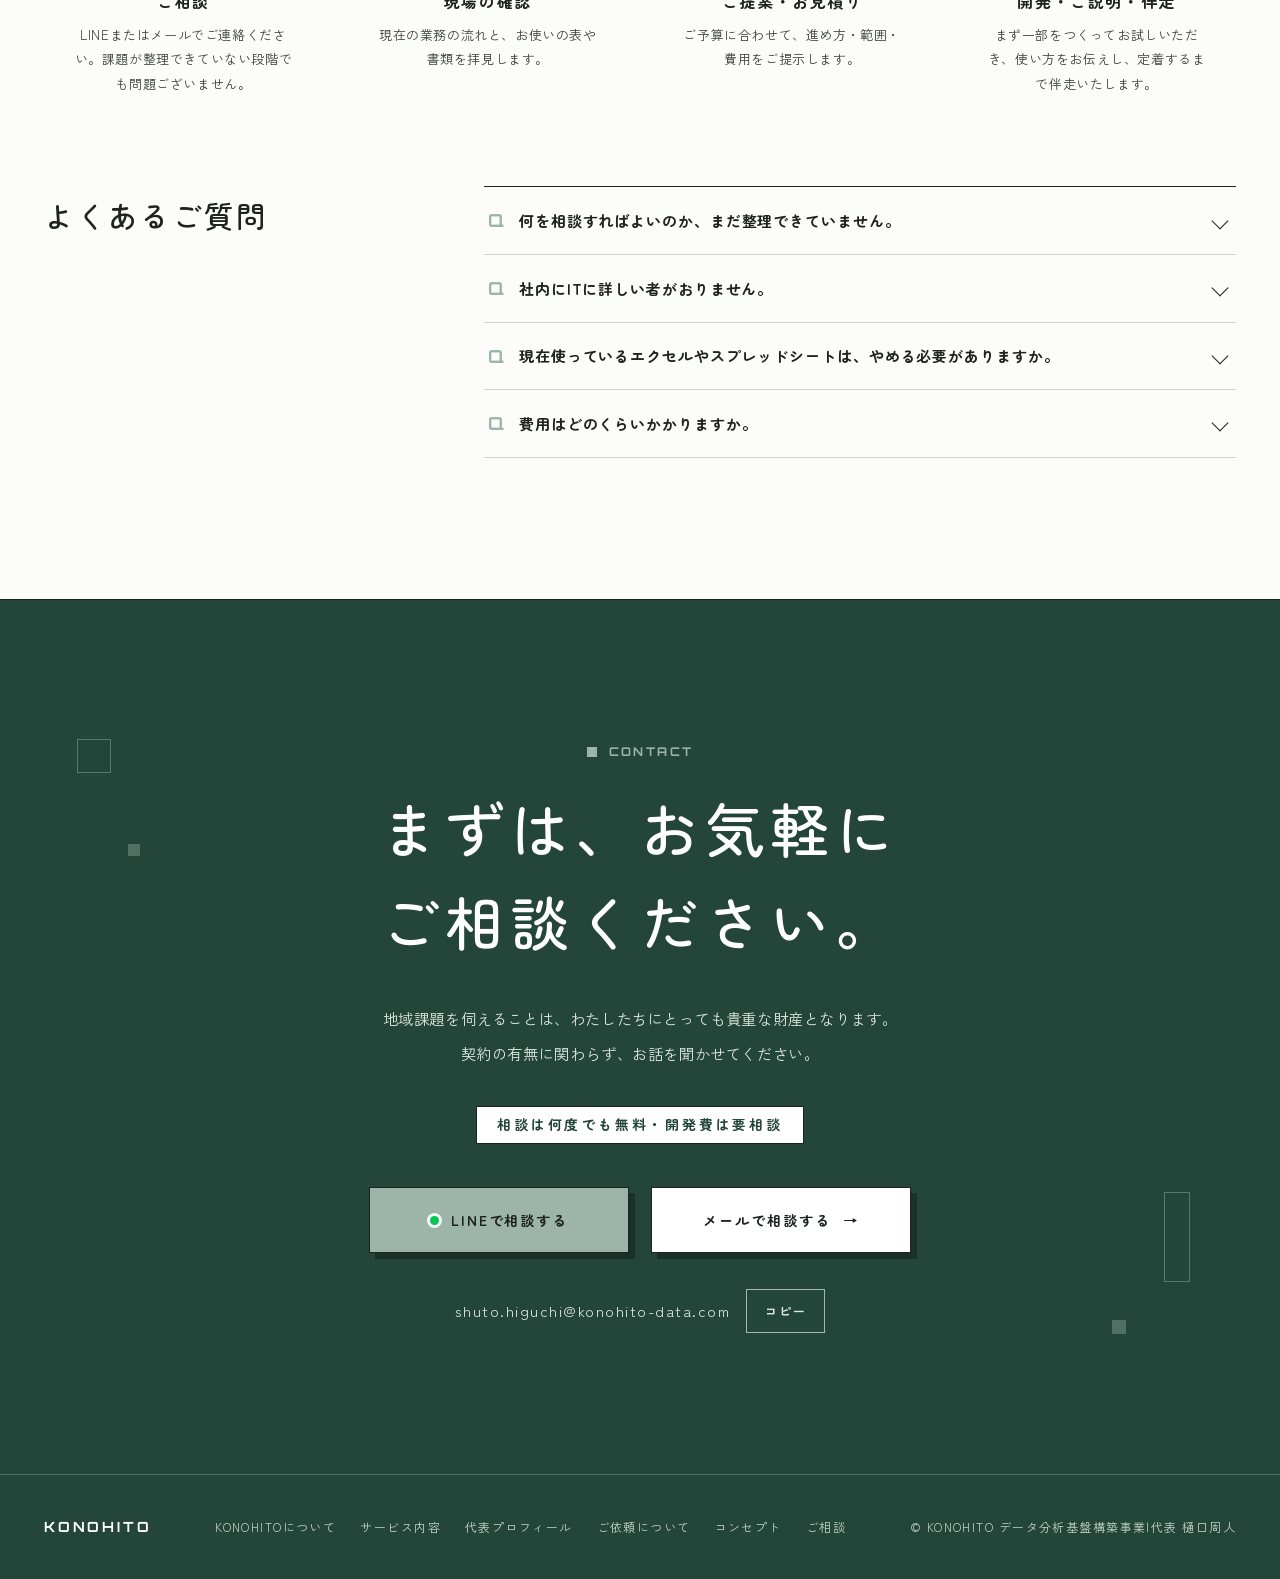
==== commit 7cc8856b: "Rewrite copy in a formal written tone for customers Replace conversational phrasing across the top p" ====
--- a/index.html
+++ b/index.html
@@ -278,23 +278,23 @@
           <span class="mask"><span class="d1">つかってもらう。</span></span>
         </h2>
       </div>
-      <p class="lead rv d1">わたしが仕事で大事にしている三つのことです。つくって納めたら終わり、にはしたくないので、使い方をお伝えして、現場で実際に使ってもらえるところまでご一緒します。</p>
+      <p class="lead rv d1">わたしが仕事で大切にしている三つのことをご紹介します。納品して終わりにするのではなく、使い方をお伝えし、現場で実際にお使いいただけるところまでご一緒いたします。</p>
     </div>
     <ol class="tsu">
       <li class="tsu-card card rv">
         <div class="pt"><small>STEP</small><b>01</b></div>
         <h3><i>つ</i>くる</h3>
-        <p class="txt">わたしは、御社のいまの仕事のやり方に合わせて仕組みをつくります。最初に現場へ伺い、ふだんの仕事の流れを見せていただきます。そのうえで、いちばん手間のかかっているところから小さく始めます。6〜8割できた段階で一度使っていただき、残りはみなさんのご意見を聞きながら一緒に仕上げていきます。</p>
+        <p class="txt">わたしは、お客様の現在の業務の進め方に合わせて、仕組みをおつくりします。はじめに現場へ伺い、日々の業務の流れを拝見します。そのうえで、最も手間のかかっている業務ひとつから着手します。6〜8割ほど出来上がった段階で一度お使いいただき、ご意見を伺いながら仕上げてまいります。</p>
       </li>
       <li class="tsu-card card rv d1">
         <div class="pt"><small>STEP</small><b>02</b></div>
         <h3><i>つ</i>たえる</h3>
-        <p class="txt">一度の説明で使いこなせる人は、ほとんどいません。わたしはこれまでの現場で、それを何度も見てきました。ですから、準備の段階から少しずつお知らせし、慣れるまで何度でもご説明します。年齢で得意・不得意を決めつけず、その方に伝わる説明をわたしが探します。</p>
+        <p class="txt">一度の説明だけで使いこなせる方は、多くありません。わたしはこれまでの現場で、そのことを繰り返し経験してまいりました。そのため、準備の段階から少しずつご案内し、慣れていただくまで何度でもご説明いたします。年齢で得意・不得意を判断せず、お一人おひとりに伝わる説明を心がけています。</p>
       </li>
       <li class="tsu-card card rv d2">
         <div class="pt"><small>STEP</small><b>03</b></div>
         <h3><i>つ</i>かってもらう</h3>
-        <p class="txt">わたしは、現場のみなさんが毎日使うようになって、はじめて完成だと考えています。「ここを直してほしい」という声には、できるだけ早くお応えします。困っていても言い出しにくい方がいることも知っているので、利用の様子を見ながら、わたしのほうからお声がけします。</p>
+        <p class="txt">わたしは、現場の皆さまに日々お使いいただけるようになって、はじめて完成だと考えています。修正のご要望には、できるかぎり早く対応いたします。お困りでも言い出しにくい方がいらっしゃることを踏まえ、ご利用の状況を確認しながら、こちらからお声がけいたします。</p>
       </li>
     </ol>
 
@@ -334,8 +334,8 @@
             <dd>医療・介護・障害福祉の領域での現場経験と共通言語を持ち、現場特有の制約や文化を理解した支援が可能です。水産業など他業種への展開も進めており、机上の分析にとどまらず、最後まで使いきれる形になるまで伴走します。</dd>
           </div>
           <div class="rv">
-            <dt>いま</dt>
-            <dd>いまは「KONOHITO」の代表として、“デジタルの地産地消”を合言葉に、地域の中小企業のみなさんと仕組みづくりに取り組んでいます。「あの人にしか分からない」「担当が休むと仕事が止まる」。そんなふうに、誰かの頑張りと経験で毎日を回している会社は少なくありません。数字を見て判断できる土台をつくり、人が替わっても続けられる形に整えていく。そこで生まれた時間を、お客さまや社員と向き合うことに使っていただけたらと思っています。</dd>
+            <dt>現在</dt>
+            <dd>現在は「KONOHITO」の代表として、“デジタルの地産地消”を掲げ、地域の中小企業の皆さまとともに仕組みづくりに取り組んでいます。「あの人にしか分からない」「担当者が休むと業務が止まる」。特定の方の努力と経験に支えられて日々の業務が成り立っている会社は、少なくありません。数字をもとに判断できる土台を整え、担当者が替わっても続けられる形にしていくこと。そうして生まれた時間を、お客様や従業員の皆さまと向き合うことにお使いいただきたいと考えています。</dd>
           </div>
         </dl>
       </div>
@@ -384,32 +384,32 @@
         <p class="kicker rv">Order</p>
         <h2 class="h2 rv"><span class="mask"><span>ご依頼について</span></span></h2>
       </div>
-      <p class="lead rv d1">「何から頼めばいいか分からない」という段階で大丈夫です。費用のことも、情報の扱いのことも、最初に遠慮なくお聞きください。</p>
+      <p class="lead rv d1">ご依頼の内容が固まっていない段階でも、ご相談いただけます。費用や情報の取り扱いについても、どうぞ遠慮なくお尋ねください。</p>
     </div>
 
     <div class="order-grid">
       <div class="ocard card rv">
         <span class="tag">PRICE</span>
         <h3>開発費は<em>要相談</em>。<br>ご予算に合わせて設計します。</h3>
-        <p>大手よりも安価でのご提供を心がけています。まずご予算をうかがって、その範囲でできることをご提案します。</p>
+        <p>大手の企業様よりも安価でのご提供を心がけております。はじめにご予算を伺い、その範囲で実現できる内容をご提案いたします。</p>
         <ul class="checks">
-          <li><b>ご相談は何度でも無料</b>契約の有無に関わらず、お話をうかがいます。</li>
-          <li><b>小さく始められます</b>いま使っているエクセルやスプレッドシートを活かした自動化から着手できます。</li>
-          <li><b>毎月の運用費も抑えます</b>使った分だけ費用がかかる構成にして、使っていない時間には費用がかからないようにします。</li>
-          <li><b>費用は見える形に</b>何にいくらかかっているかを確認でき、上限の通知と定期的な見直しで膨らみを防ぎます。</li>
+          <li><b>ご相談は何度でも無料</b>ご契約の有無にかかわらず、お話を伺います。</li>
+          <li><b>業務ひとつからご依頼いただけます</b>すべてを一度に入れ替える必要はございません。集計や書類作成など、お困りの業務ひとつからお引き受けします。現在お使いのエクセルやスプレッドシートも、そのまま活かせます。</li>
+          <li><b>毎月の運用費も抑えます</b>ご利用分だけ費用が発生する構成とし、ご利用のない時間には費用がかからないようにいたします。</li>
+          <li><b>費用は見える形に</b>費用の内訳をご確認いただけます。上限の通知と定期的な見直しにより、想定外の増加を防ぎます。</li>
         </ul>
       </div>
       <div class="ocard card rv d1">
         <span class="tag">SECURITY</span>
         <h3>セキュリティ対策も、<br>はじめから組み込みます。</h3>
-        <p>医療・介護の個人情報を扱う仕組みをつくってきました。同じ水準の対策を、どの業種のご依頼でも行います。</p>
+        <p>これまで、医療・介護の個人情報を扱う仕組みを構築してまいりました。同じ水準の対策を、業種を問わず実施いたします。</p>
         <ul class="checks">
-          <li><b>データは国内に保管</b>保存も処理も、国内のデータセンターで完結させます。</li>
-          <li><b>AIの学習に使わせません</b>お預かりしたデータがAIの学習に利用されないサービスと設定を選びます。</li>
-          <li><b>通信と保存を暗号化</b>通信は暗号化し、端末にデータを残さない設計にします。</li>
-          <li><b>見られる人を最小限に</b>必要な人だけが必要な情報を見られるよう権限を分け、操作の記録を残します。</li>
+          <li><b>データは国内に保管</b>保存・処理ともに、国内のデータセンターで完結させます。</li>
+          <li><b>AIの学習に使わせません</b>お預かりしたデータがAIの学習に利用されないサービスと設定を選定します。</li>
+          <li><b>通信と保存を暗号化</b>通信を暗号化し、端末にデータを残さない設計といたします。</li>
+          <li><b>閲覧できる方を最小限に</b>必要な方だけが必要な情報を閲覧できるよう権限を分け、操作の記録を残します。</li>
         </ul>
-        <p class="fine">医療・介護情報を扱う場合は、厚生労働省・経済産業省・総務省のガイドライン(3省2ガイドライン)に沿って設計します。</p>
+        <p class="fine">医療・介護情報を扱う場合は、厚生労働省・経済産業省・総務省のガイドライン(3省2ガイドライン)に沿って設計いたします。</p>
       </div>
     </div>
 
@@ -417,23 +417,23 @@
     <ol class="flow rv">
       <li>
         <div class="dot">01</div>
-        <h4>相談する</h4>
-        <p>LINEかメールでご連絡ください。困りごとが整理できていなくても構いません。</p>
+        <h4>ご相談</h4>
+        <p>LINEまたはメールでご連絡ください。課題が整理できていない段階でも問題ございません。</p>
       </li>
       <li>
         <div class="dot">02</div>
-        <h4>現場をうかがう</h4>
-        <p>いまの業務の流れと、使っている表や書類を見せていただきます。</p>
+        <h4>現場の確認</h4>
+        <p>現在の業務の流れと、お使いの表や書類を拝見します。</p>
       </li>
       <li>
         <div class="dot">03</div>
         <h4>ご提案・お見積り</h4>
-        <p>ご予算に合わせて、進め方と範囲、費用をご提示します。</p>
+        <p>ご予算に合わせて、進め方・範囲・費用をご提示します。</p>
       </li>
       <li>
         <div class="dot">04</div>
-        <h4>つくる・伝える・伴走</h4>
-        <p>小さくつくって試し、使い方をお伝えし、定着するまで伴走します。</p>
+        <h4>開発・ご説明・伴走</h4>
+        <p>まず一部をつくってお試しいただき、使い方をお伝えし、定着するまで伴走いたします。</p>
       </li>
     </ol>
 
@@ -441,20 +441,20 @@
       <h3 class="rv">よくあるご質問</h3>
       <div class="rv">
         <details>
-          <summary>何を相談すればいいのか、まだ整理できていません。</summary>
-          <p>大丈夫です。「毎月この集計に時間がかかる」「紙とエクセルが混ざっている」といったお話から、一緒に課題を整理します。</p>
+          <summary>何を相談すればよいのか、まだ整理できていません。</summary>
+          <p>問題ございません。「毎月の集計に時間がかかる」「紙とエクセルが混在している」といったお話から、課題の整理をお手伝いいたします。</p>
         </details>
         <details>
-          <summary>社内にITに詳しい人がいません。</summary>
-          <p>問題ありません。新しい画面を覚える負担ができるだけ少ない形を選び、使い方は定着するまで繰り返しお伝えします。</p>
+          <summary>社内にITに詳しい者がおりません。</summary>
+          <p>ご安心ください。新しい画面を覚えるご負担ができるだけ少ない方法を選び、使い方は定着するまで繰り返しお伝えいたします。</p>
         </details>
         <details>
-          <summary>いま使っているエクセルやスプレッドシートは、やめないといけませんか。</summary>
-          <p>いいえ。いまの運用を活かしたまま自動化するところから始められます。規模が大きくなり表での管理が難しくなった段階で、次の形をご提案します。</p>
+          <summary>現在使っているエクセルやスプレッドシートは、やめる必要がありますか。</summary>
+          <p>その必要はございません。現在の運用を活かしたまま自動化するところから始められます。規模が大きくなり表での管理が難しくなった段階で、次の方法をご提案いたします。</p>
         </details>
         <details>
           <summary>費用はどのくらいかかりますか。</summary>
-          <p>内容によって変わるため、要相談としています。ご予算を先にうかがい、その範囲でできることをご提案しますので、まずはお気軽にお問い合わせください。</p>
+          <p>内容により異なるため、要相談とさせていただいております。はじめにご予算を伺い、その範囲で実現できる内容をご提案いたしますので、まずはお気軽にお問い合わせください。</p>
         </details>
       </div>
     </div>
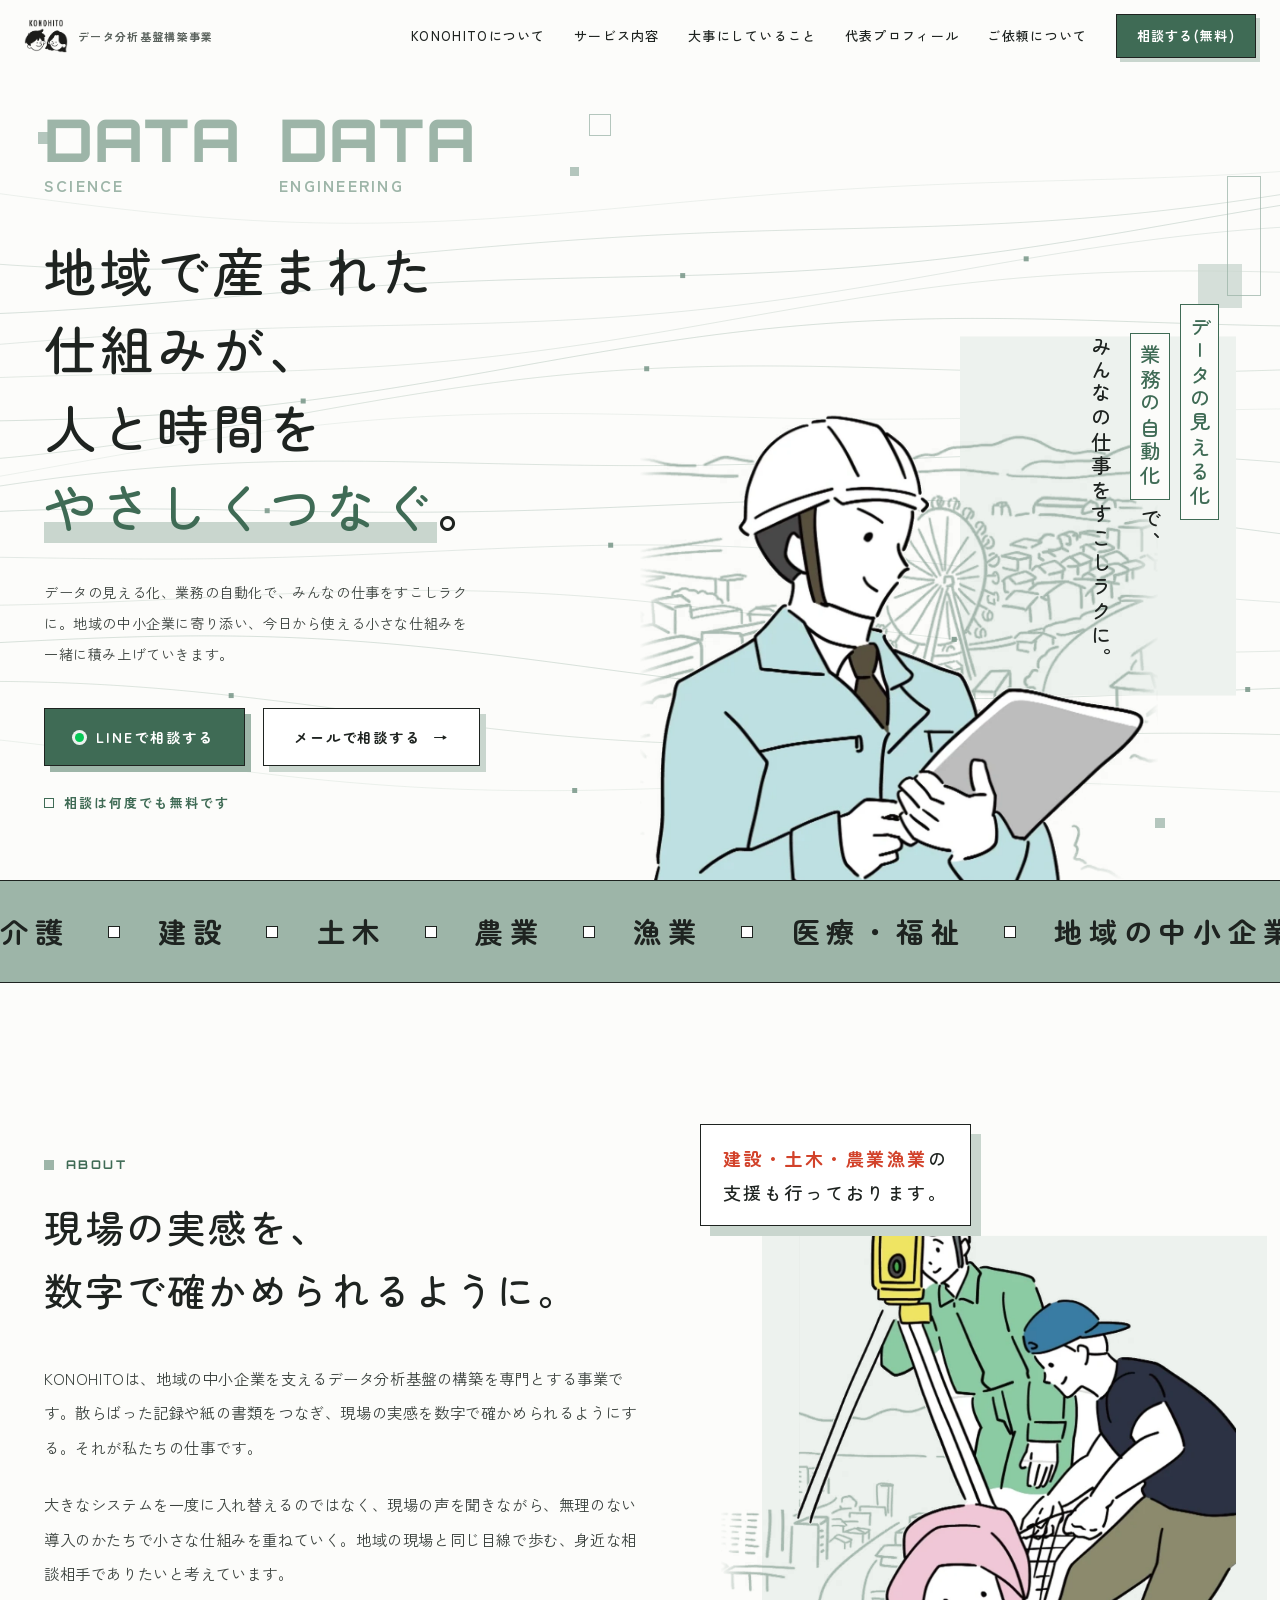
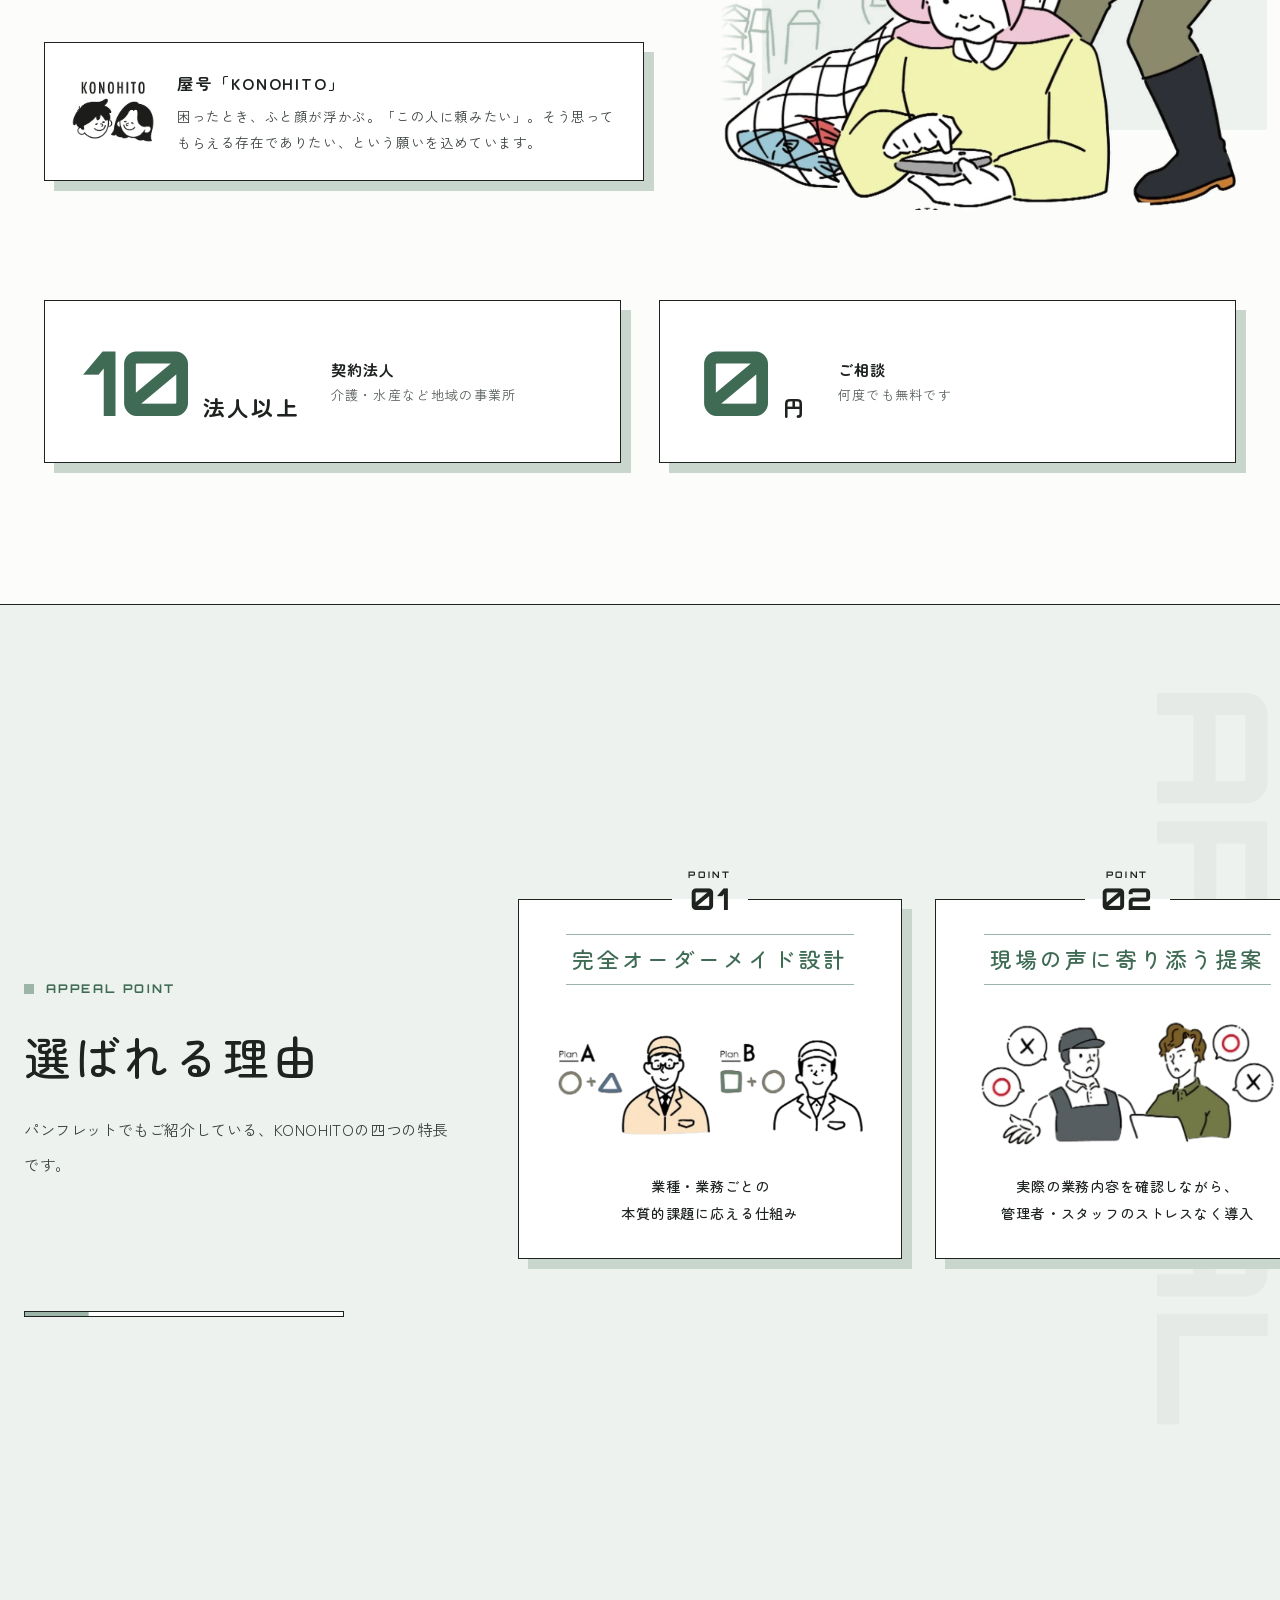
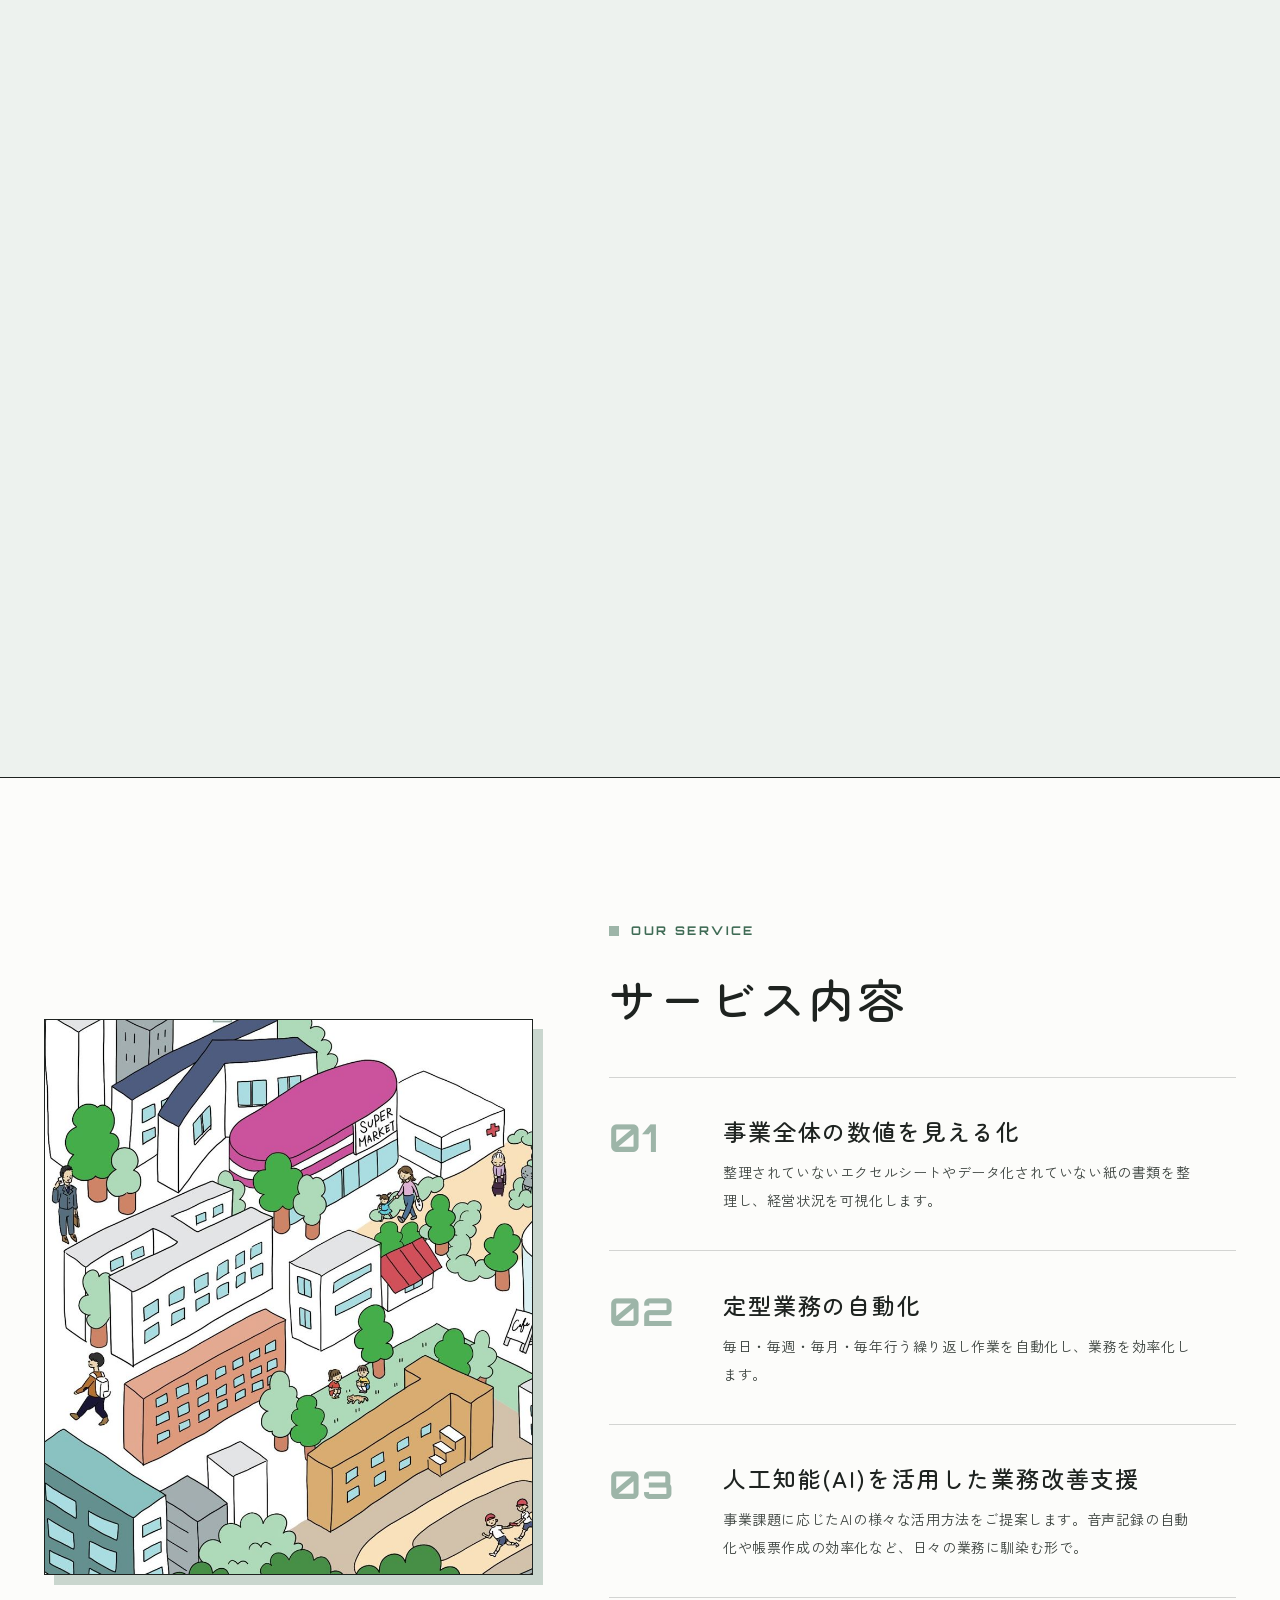
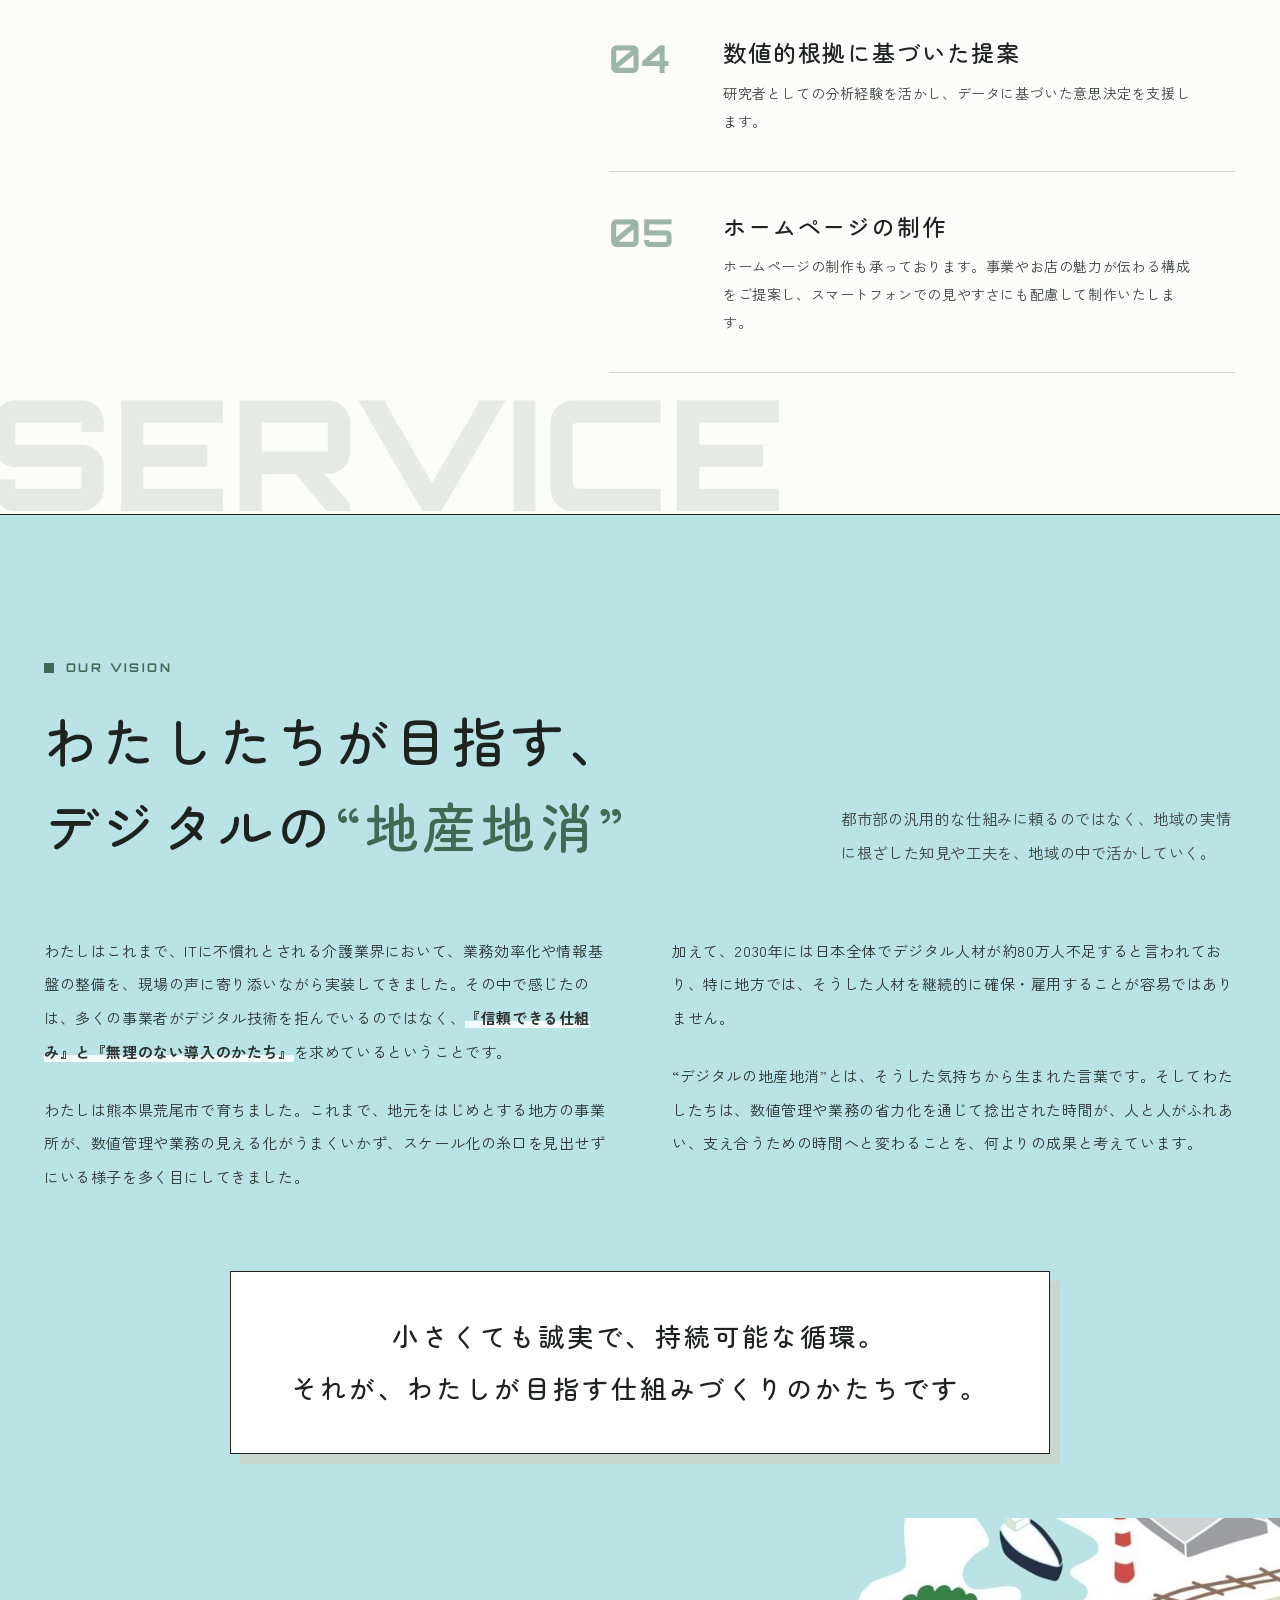
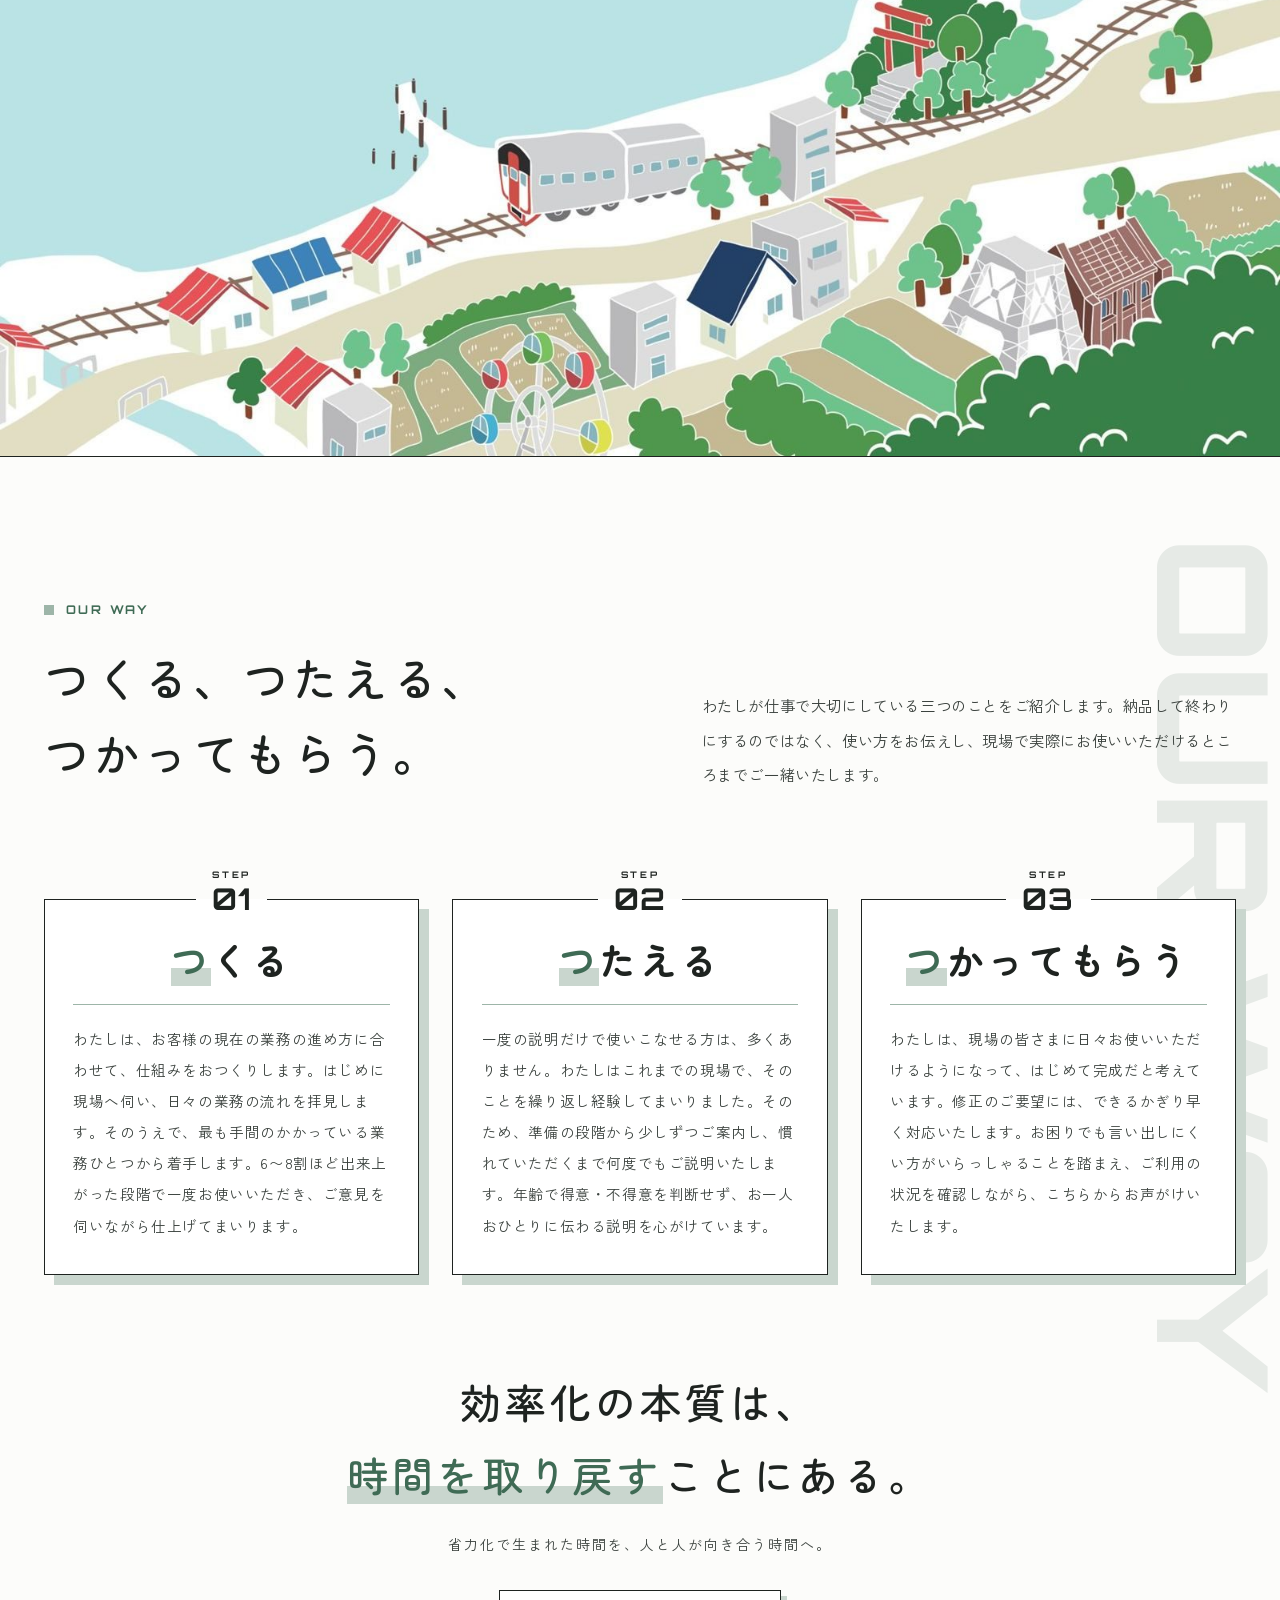
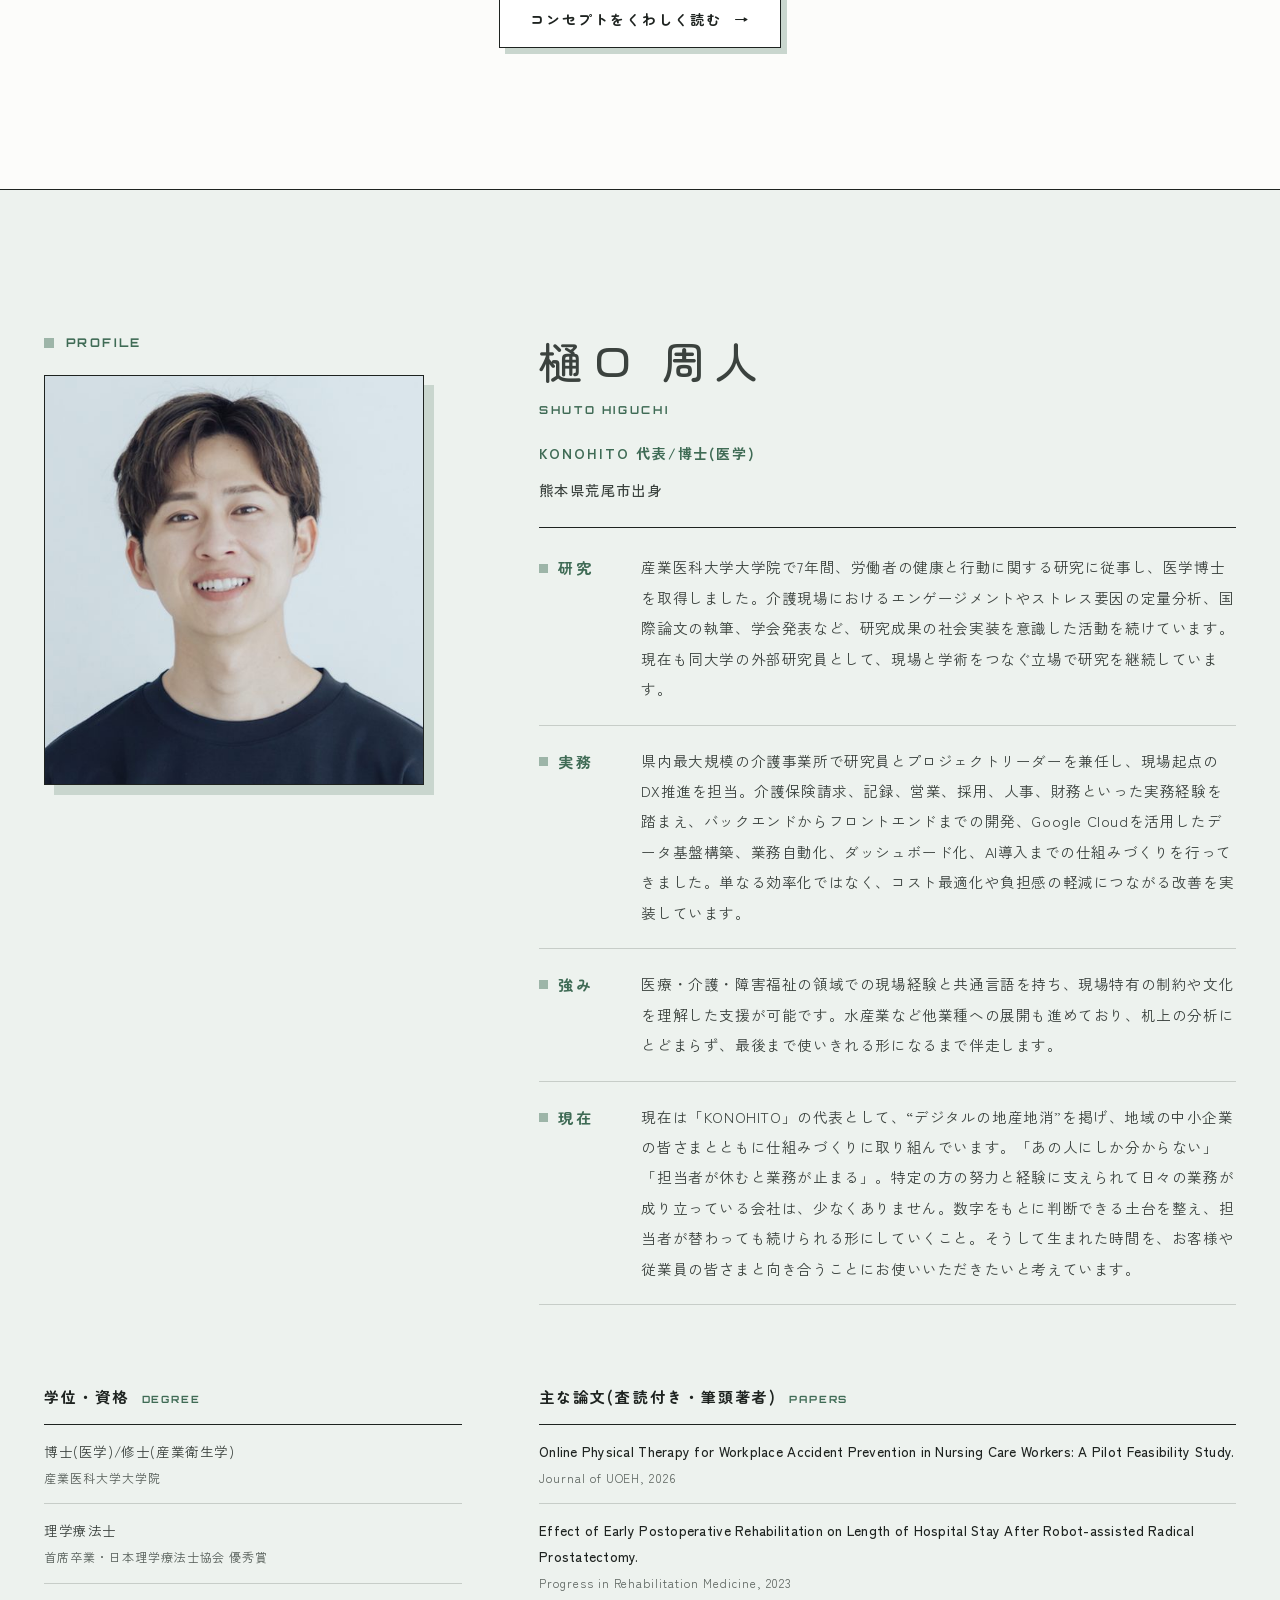
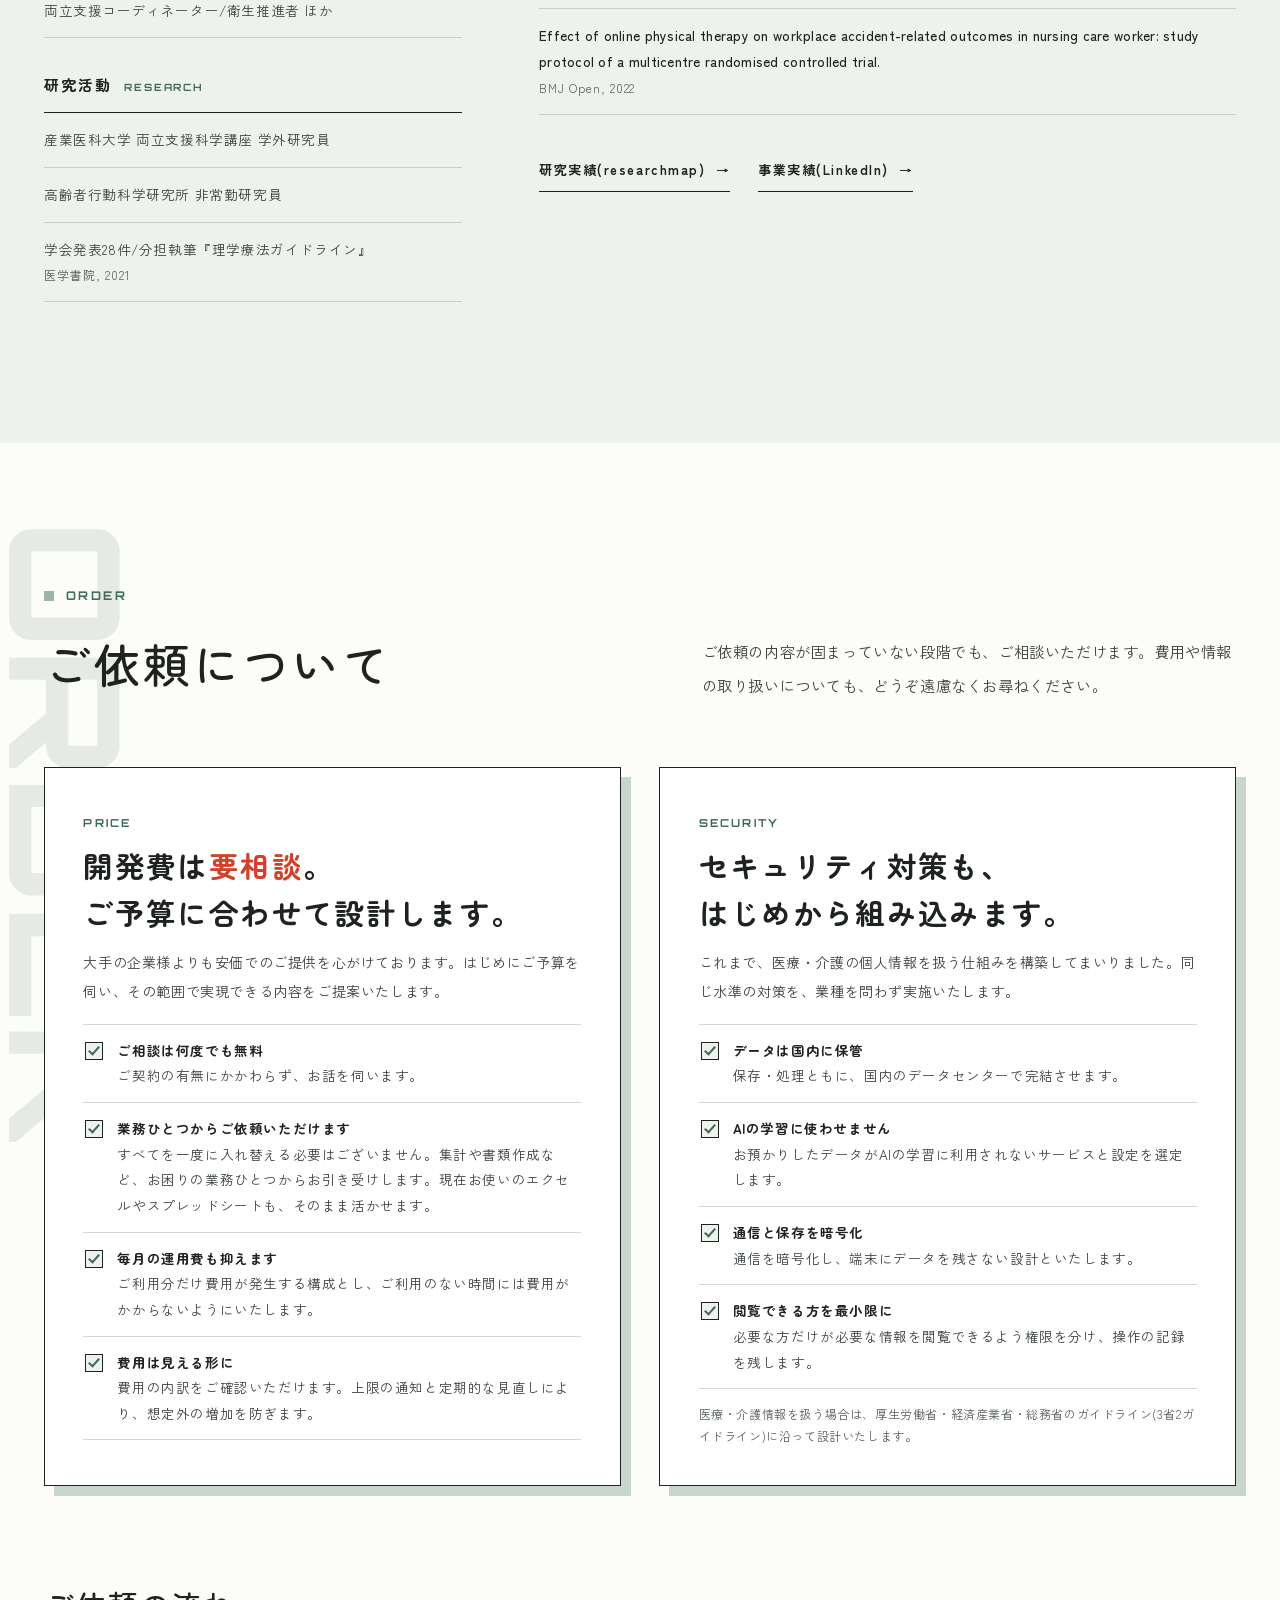
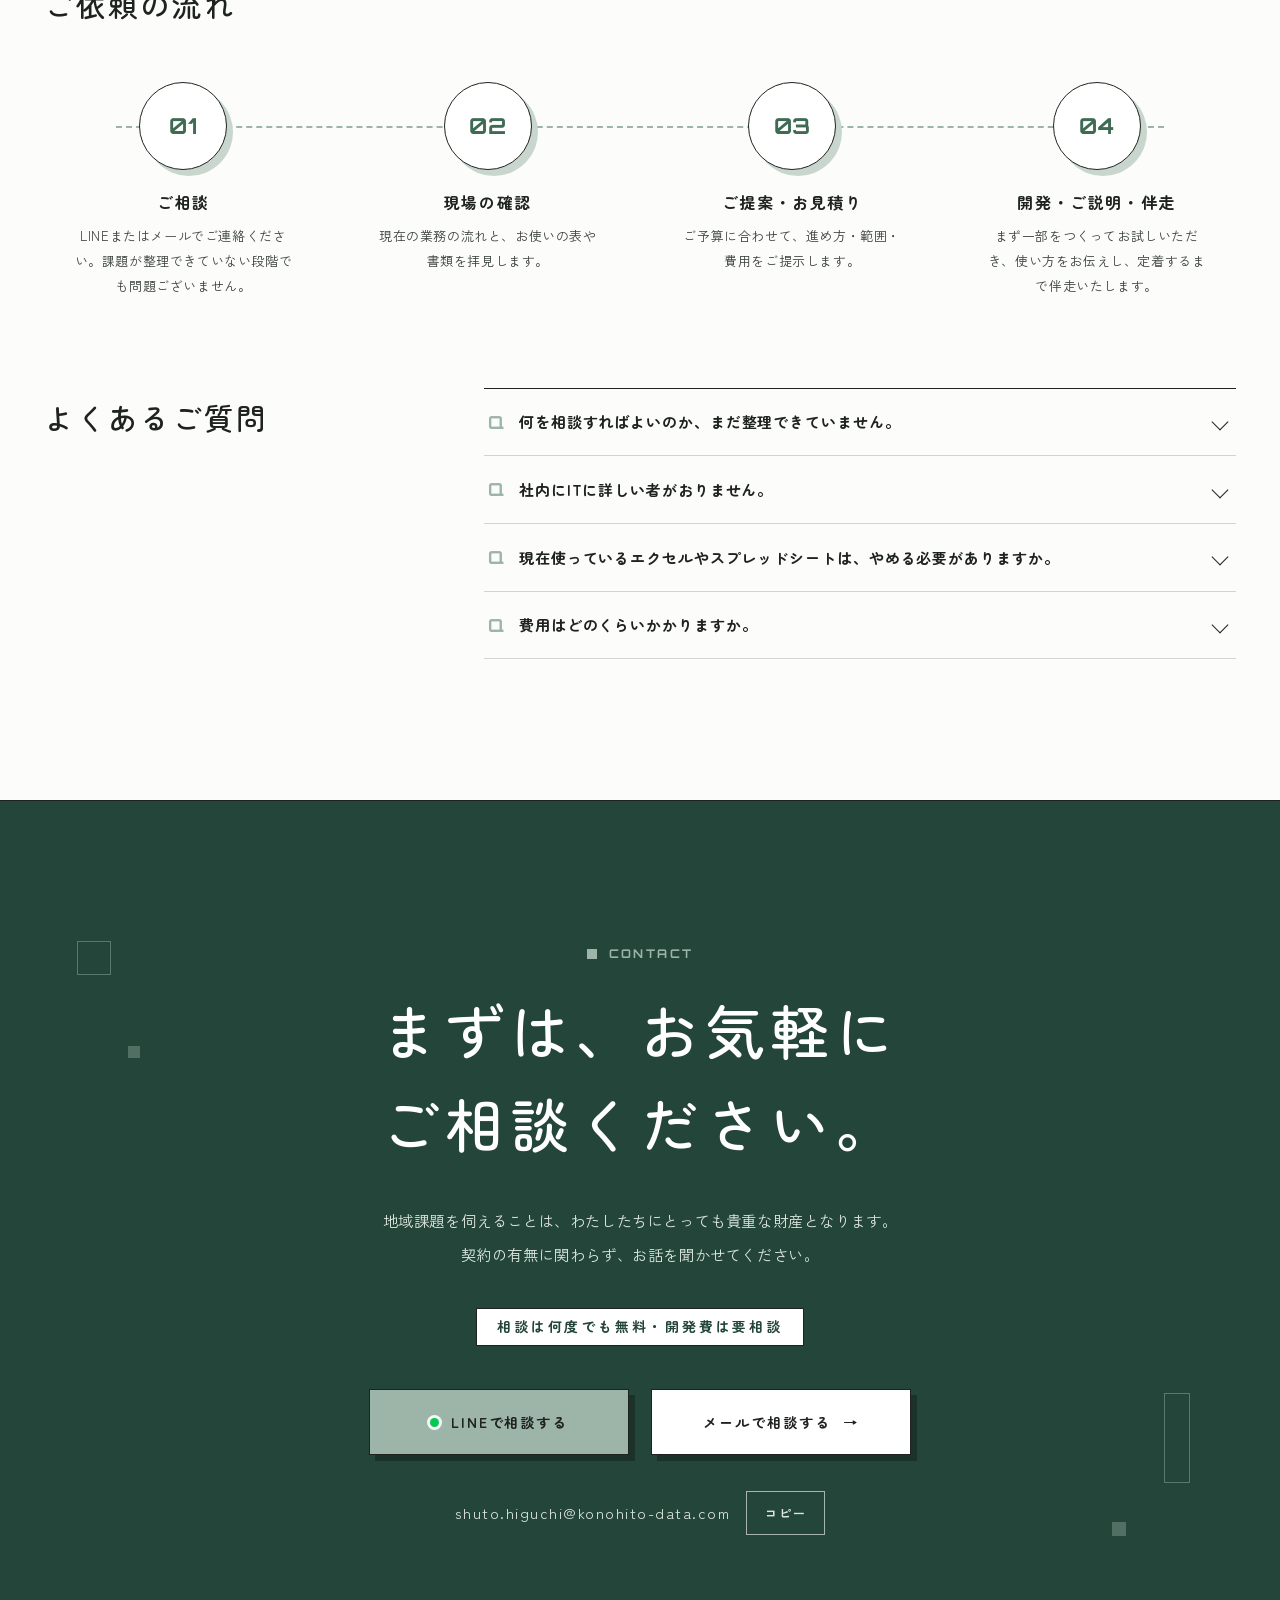
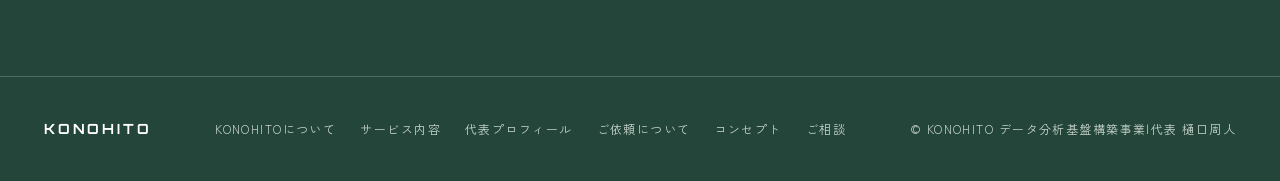
==== commit b7d025e3: "Add website production to the service list Co-Authored-By: Claude Fable 5.2 <noreply@anthropic.com> " ====
--- a/index.html
+++ b/index.html
@@ -232,6 +232,13 @@
           <p>研究者としての分析経験を活かし、データに基づいた意思決定を支援します。</p>
         </div>
       </div>
+      <div class="svc rv">
+        <span class="n" aria-hidden="true">05</span>
+        <div>
+          <h3>ホームページの制作</h3>
+          <p>ホームページの制作も承っております。事業やお店の魅力が伝わる構成をご提案し、スマートフォンでの見やすさにも配慮して制作いたします。</p>
+        </div>
+      </div>
     </div>
   </div>
 </section>
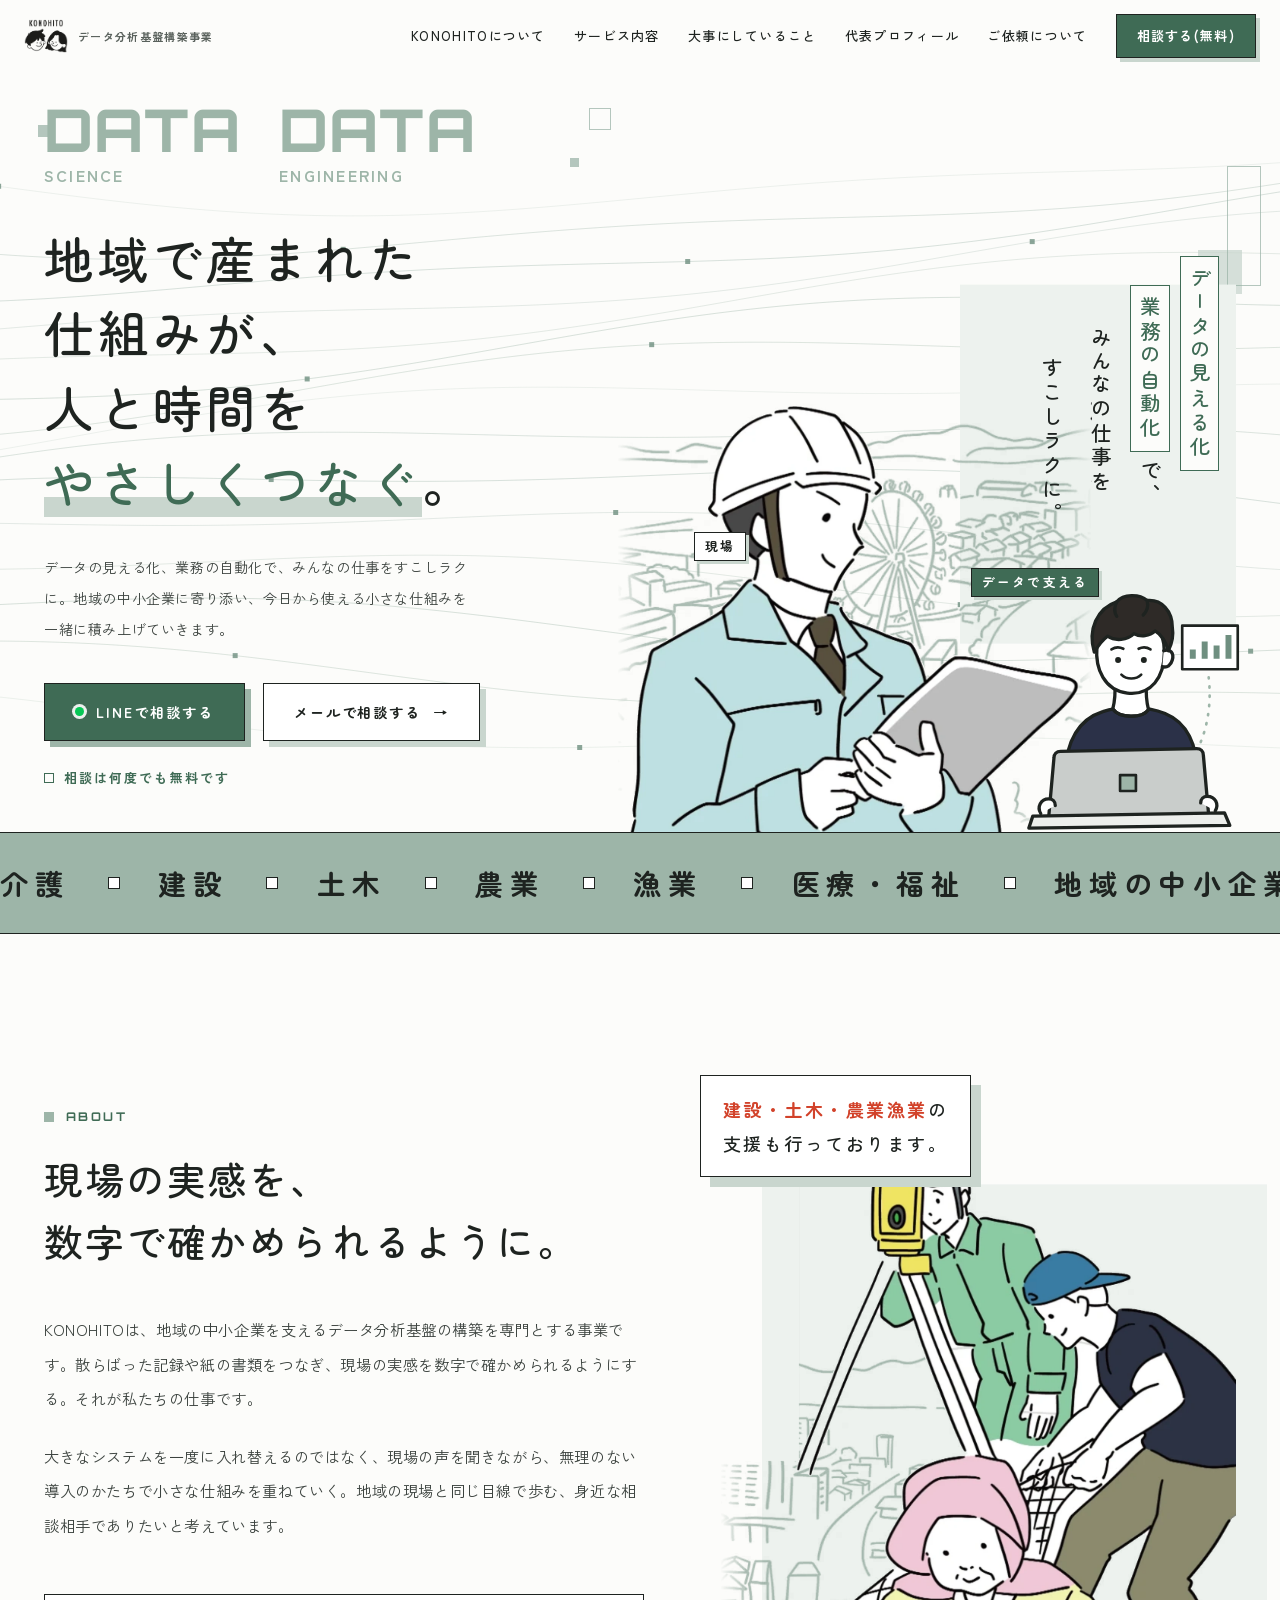
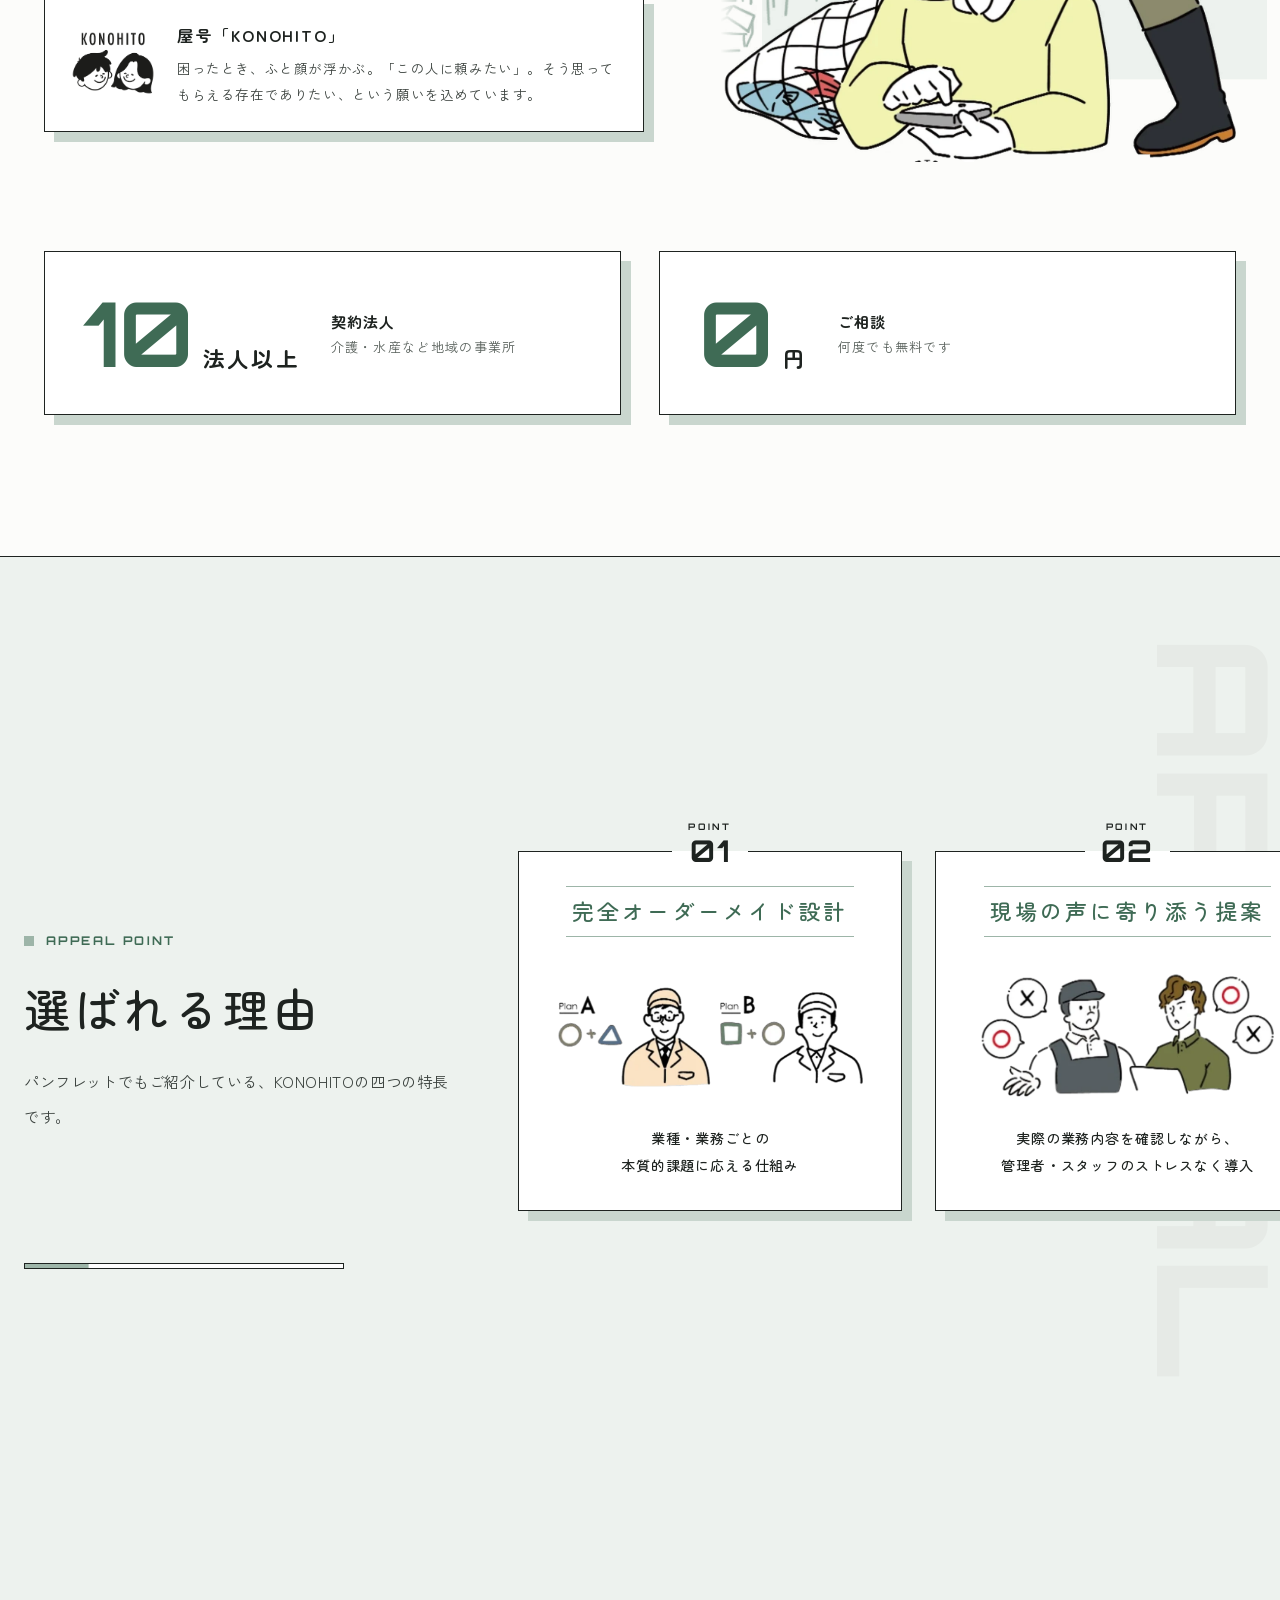
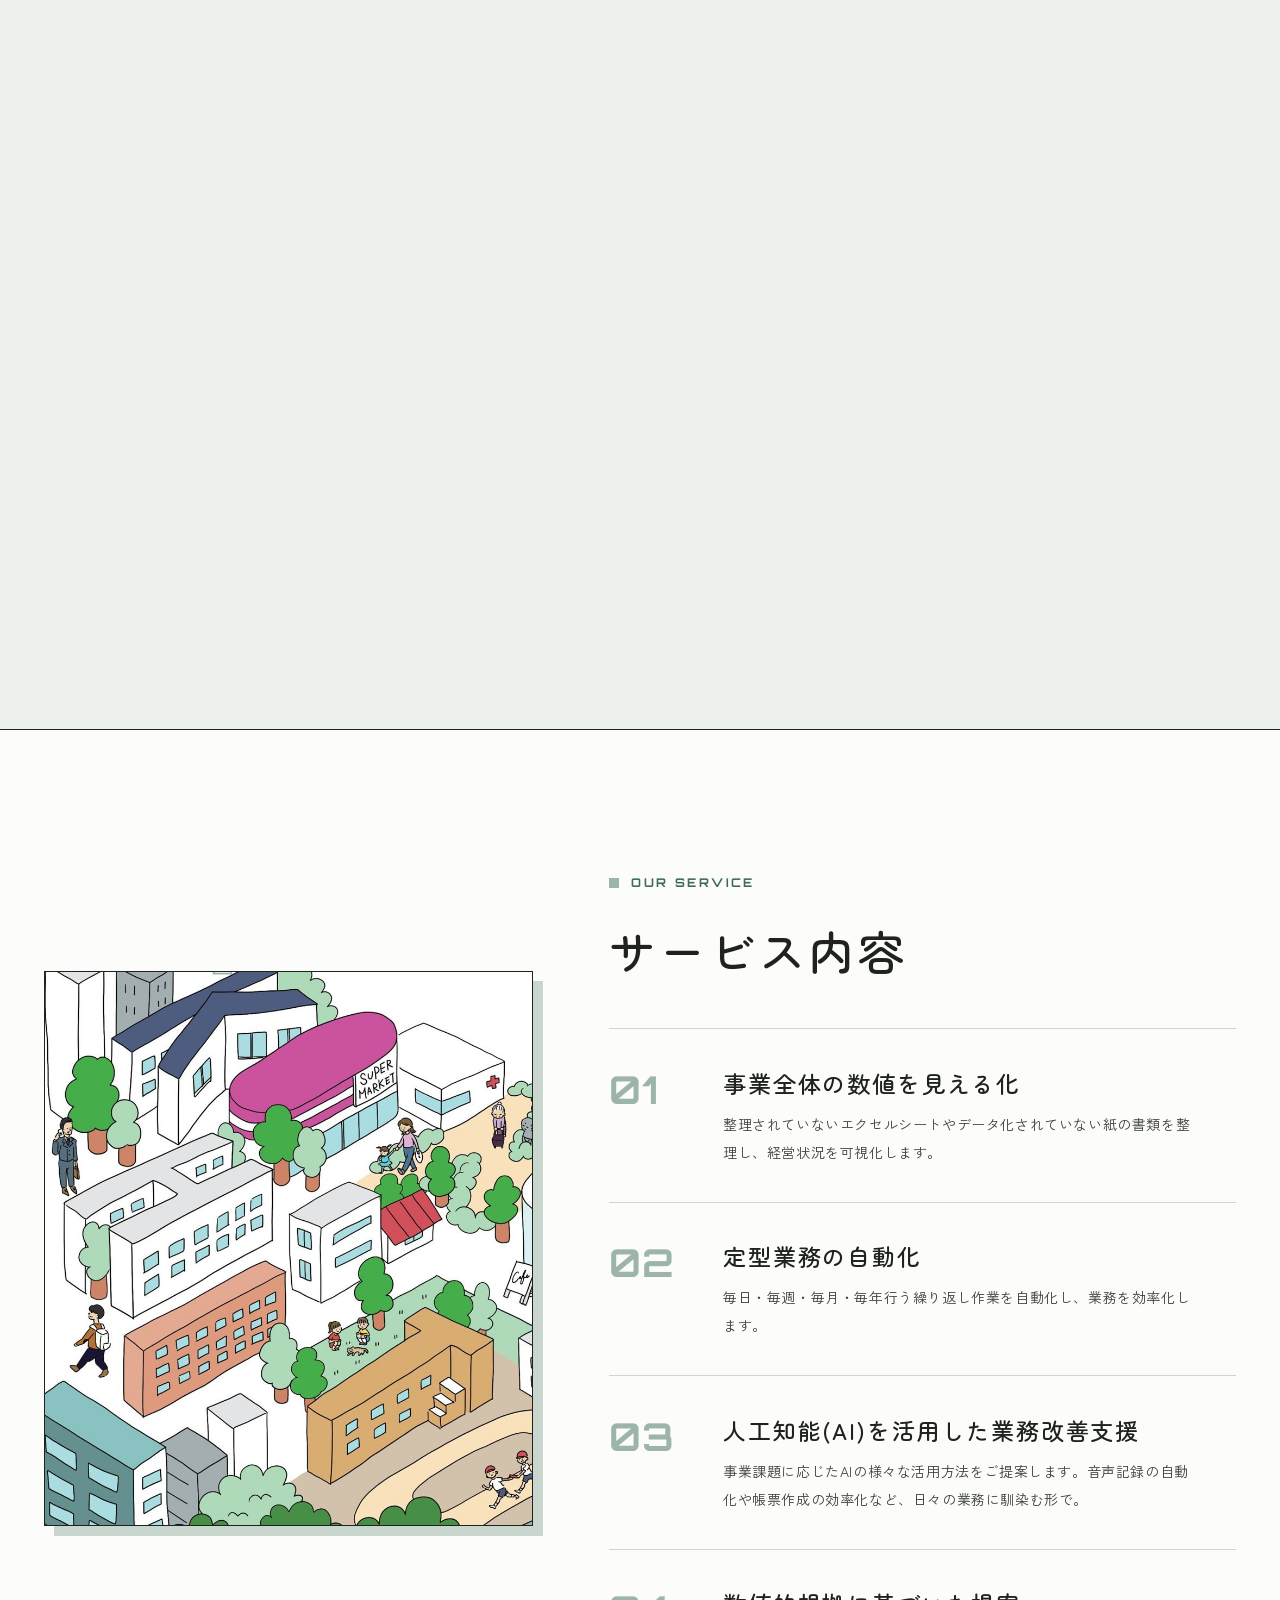
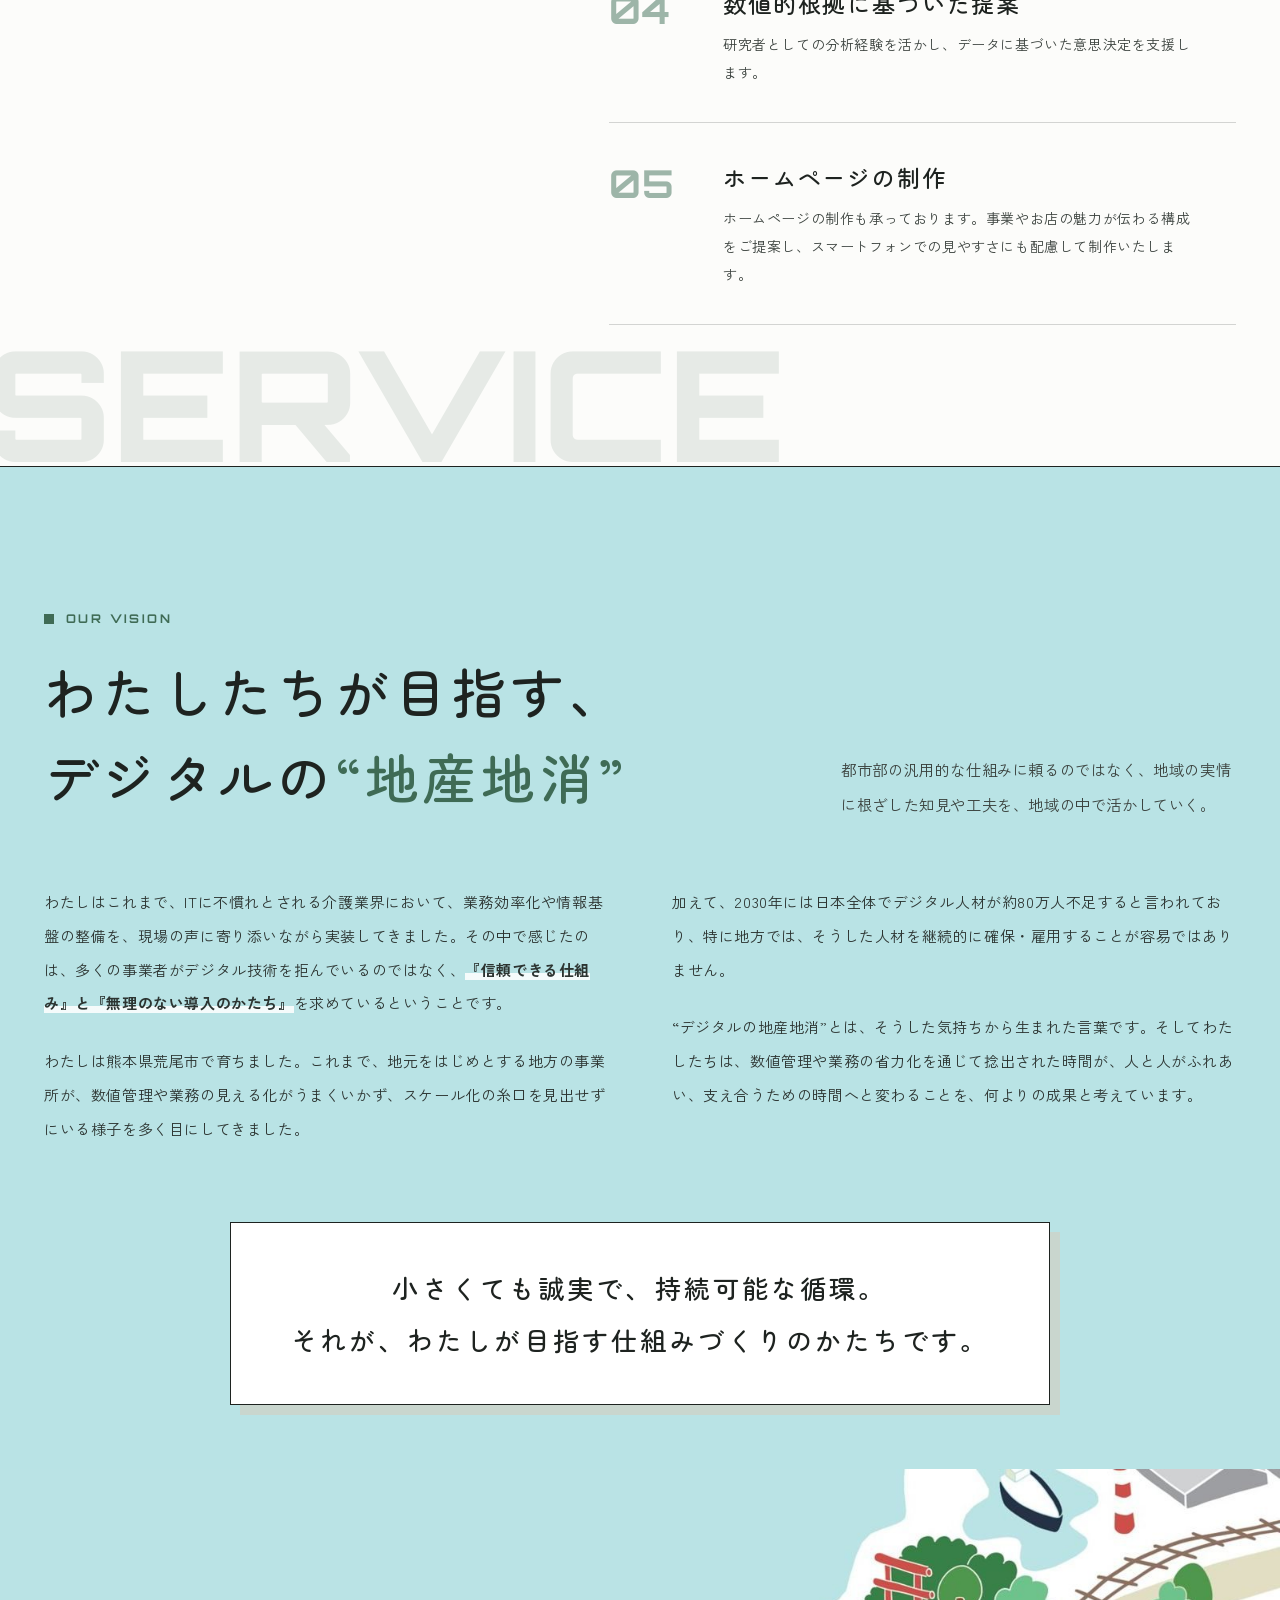
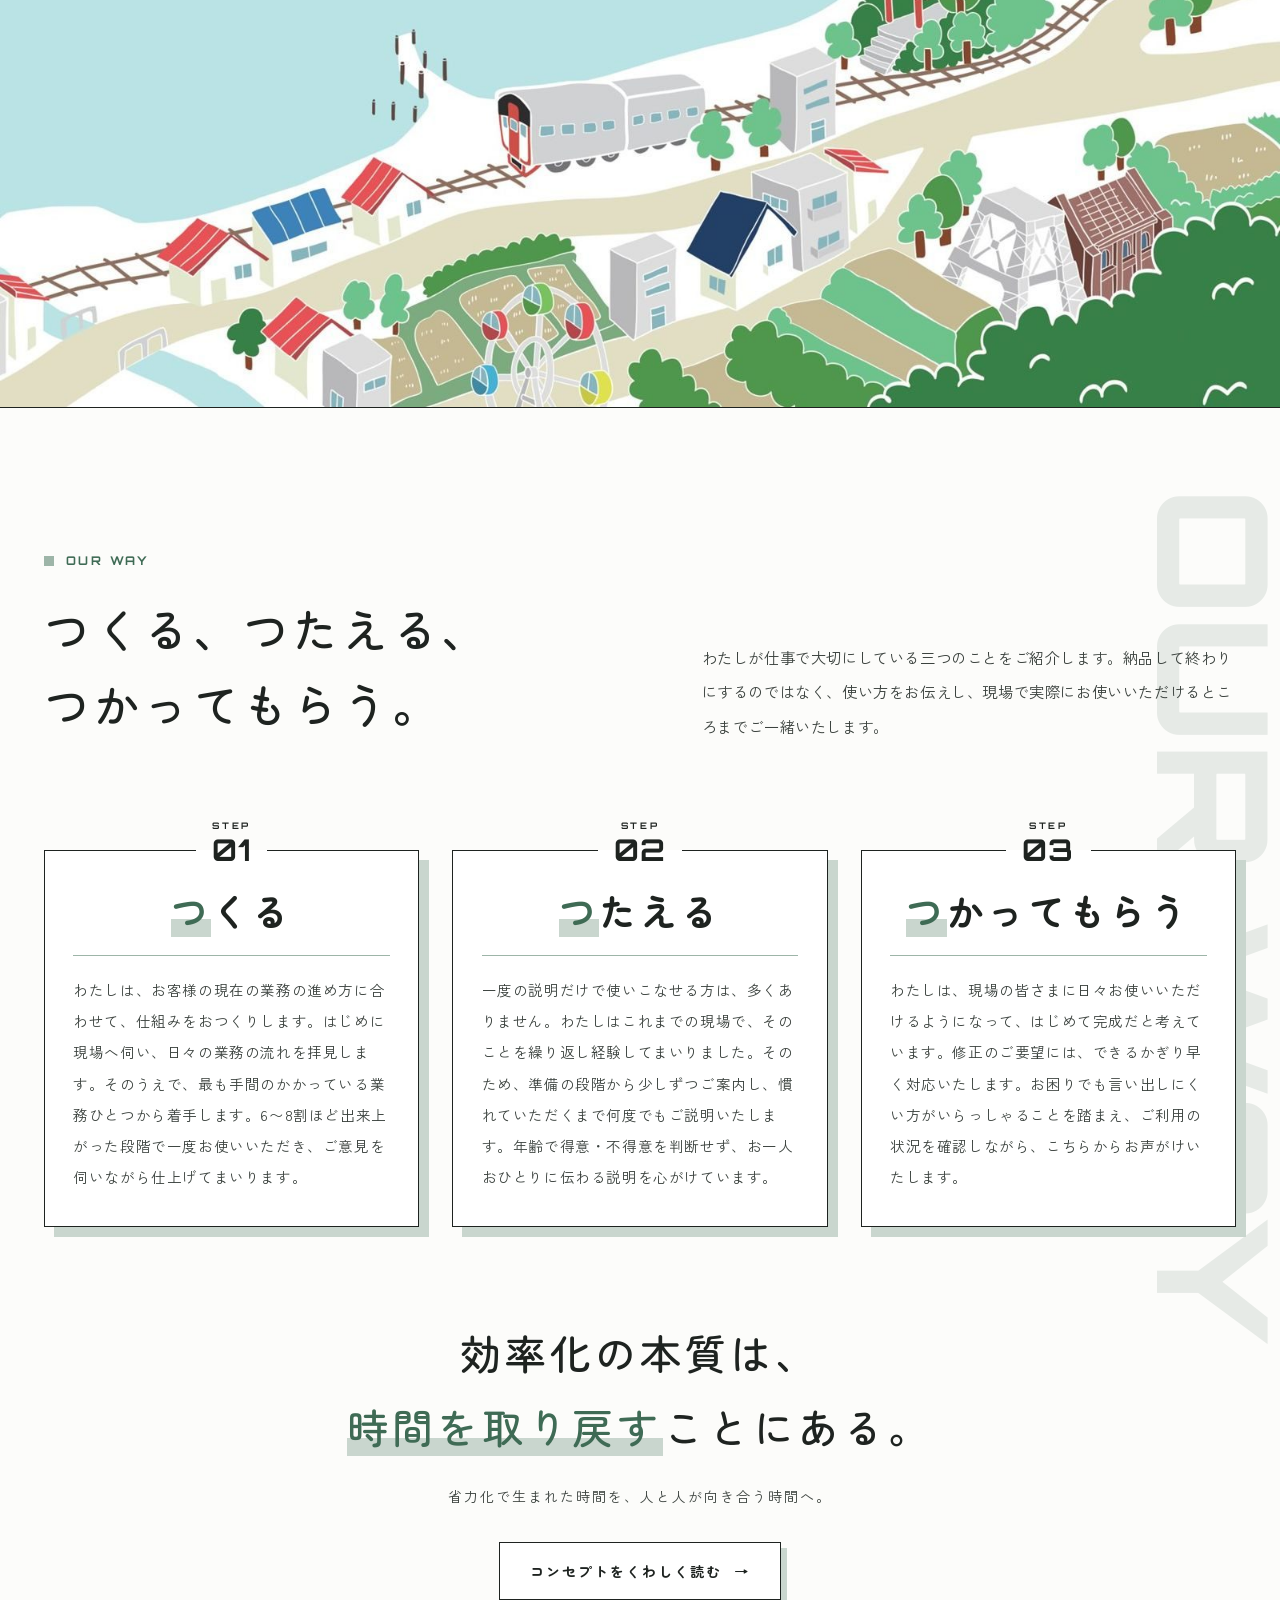
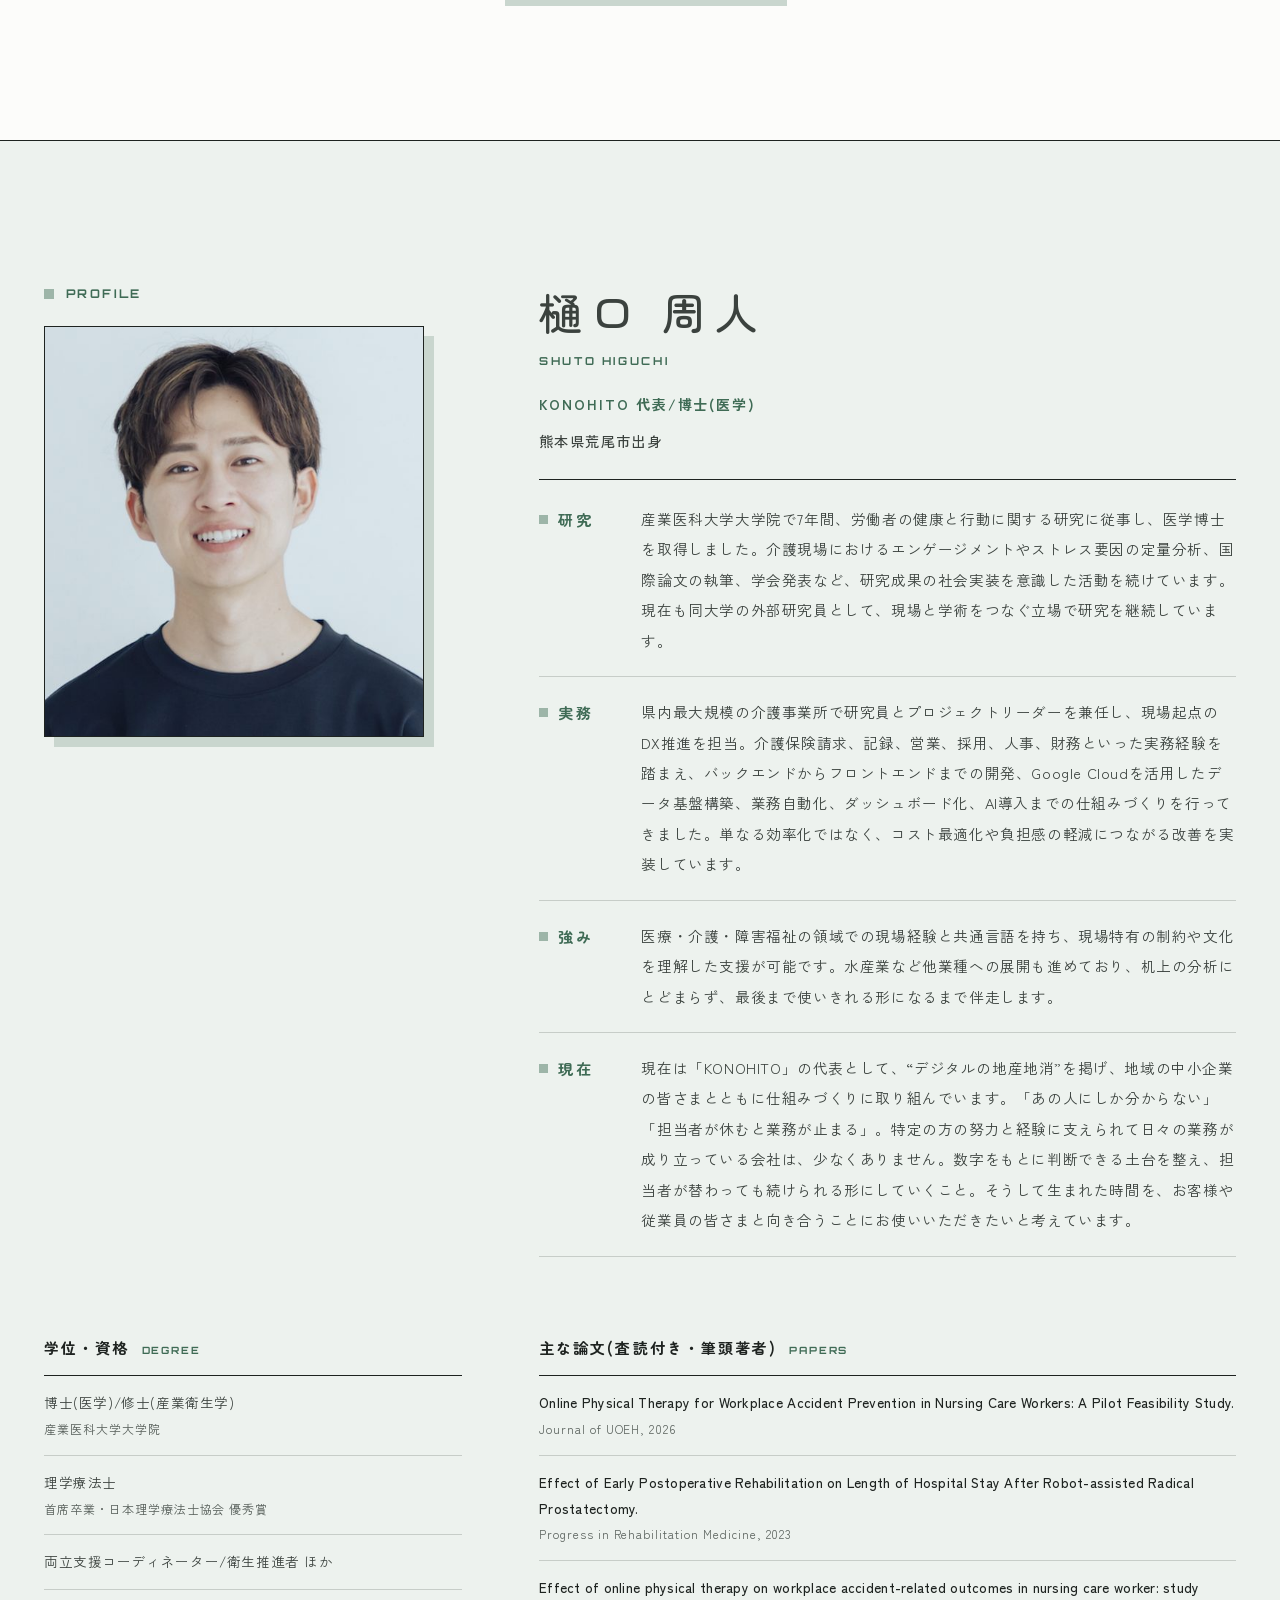
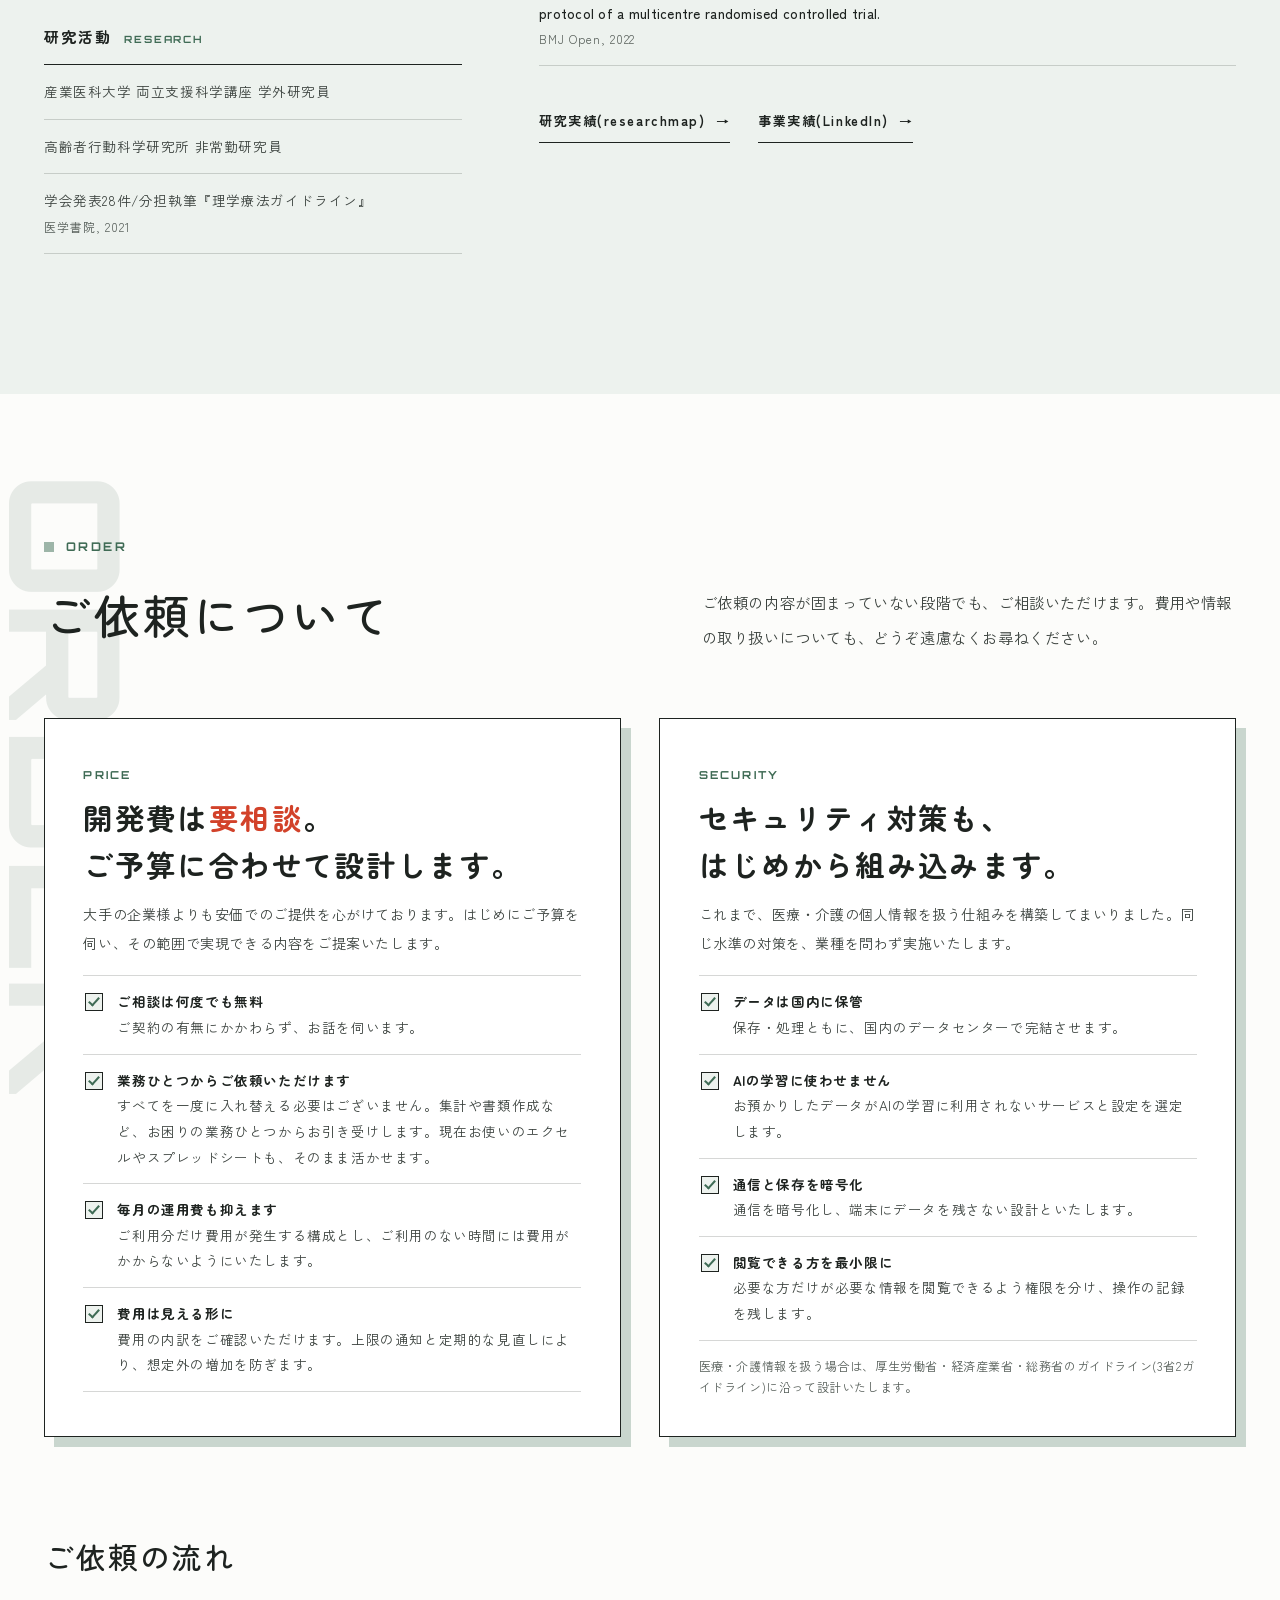
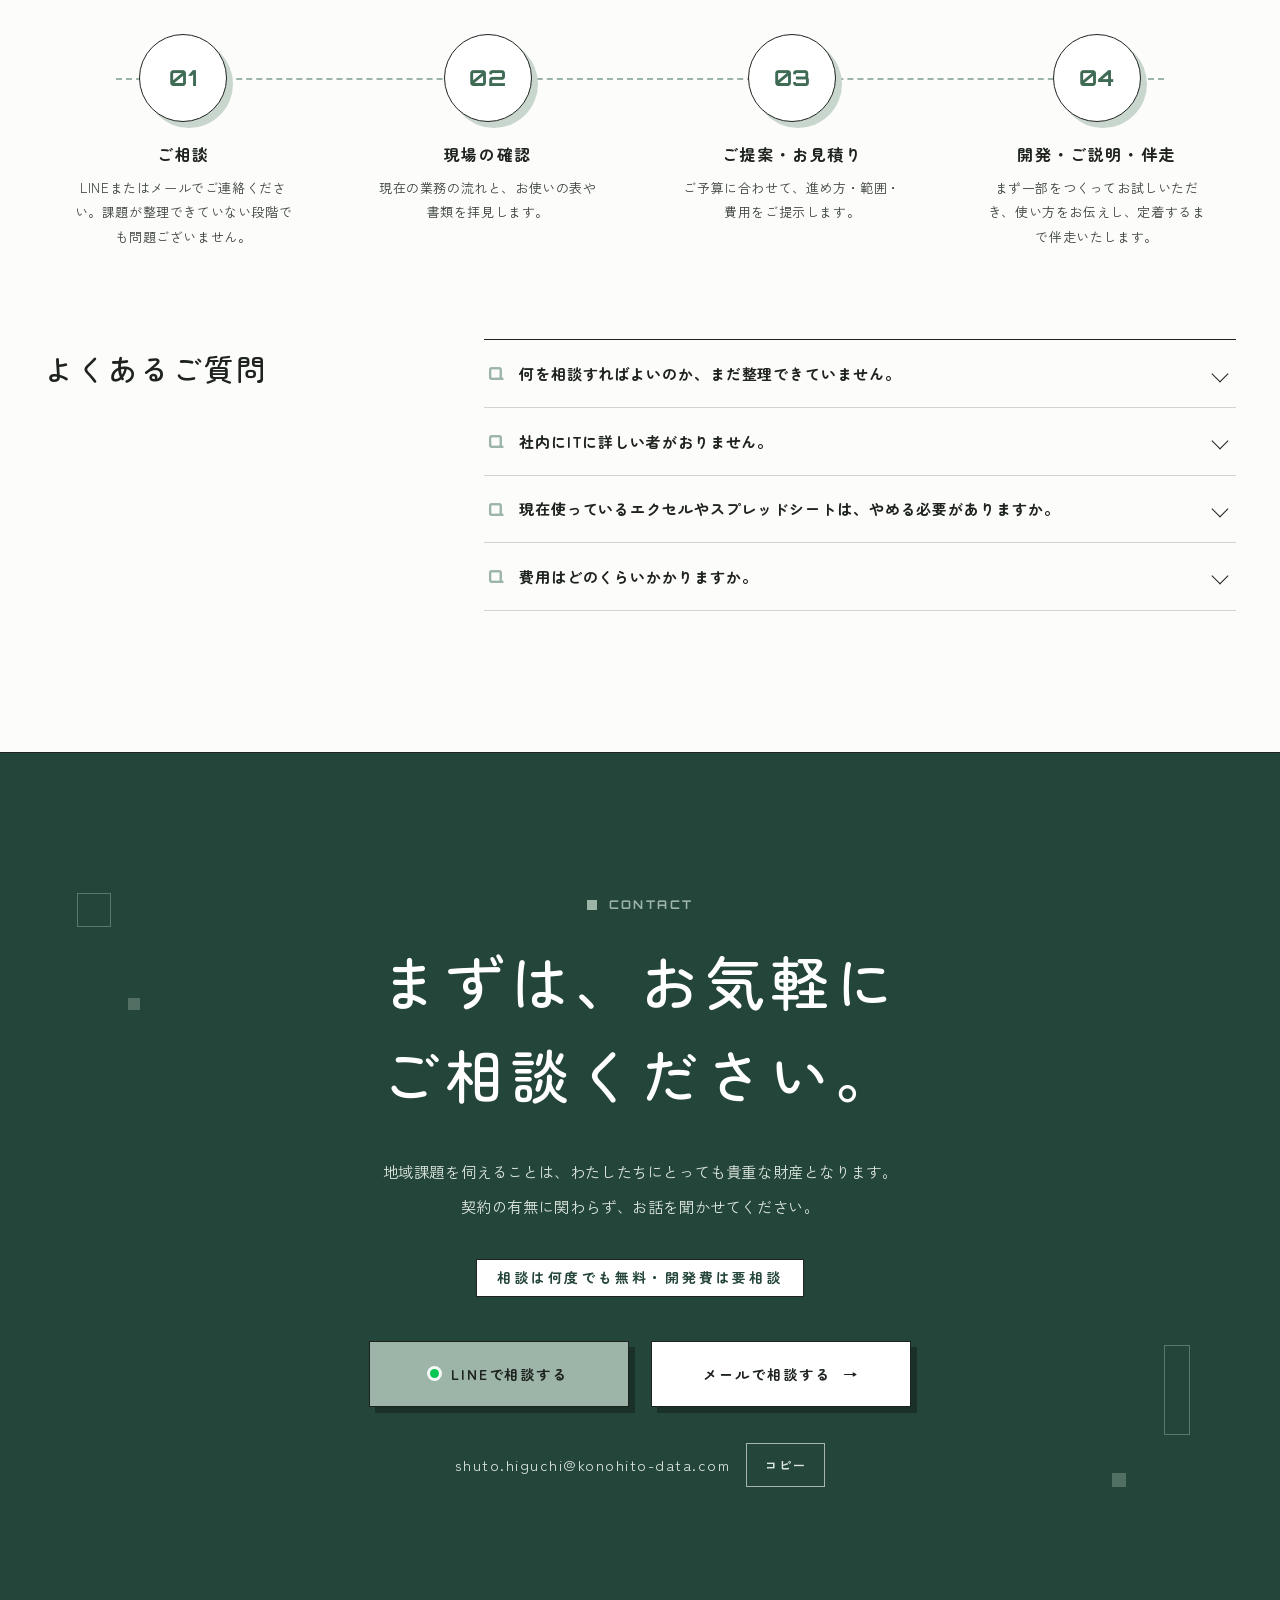
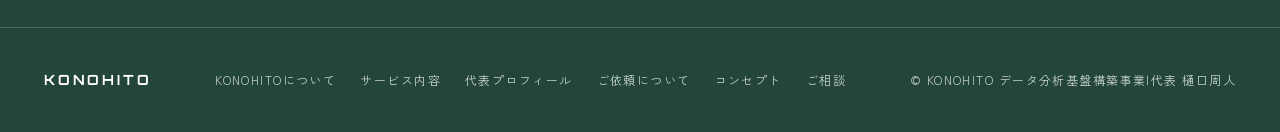
==== commit 0eb07629: "Add an illustration of the owner at a laptop beside the site worker Draw a line-art figure working o" ====
--- a/index.html
+++ b/index.html
@@ -96,8 +96,13 @@
       <div class="block pop" data-par=".06"></div>
       <img class="ill bgl pop" src="assets/worker-bg.webp" width="1180" height="1096" alt="" aria-hidden="true">
       <img class="ill pop d1" src="assets/worker.webp" width="1180" height="1096" alt="ヘルメット姿でタブレットを操作する現場監督のイラスト。うしろに観覧車のある街並み" fetchpriority="high">
+      <span class="tagl t1 rv d2">現場</span>
+      <div class="me pop d2">
+        <img src="assets/me-pc.svg" width="360" height="384" alt="ノートパソコンに向かう代表のイラスト。画面からグラフが出ている">
+        <span class="tagl t2">データで支える</span>
+      </div>
       <p class="tate rv d2" aria-label="データの見える化、業務の自動化で、みんなの仕事をすこしラクに。">
-        <b>データの見える化</b><span class="c2"><b>業務の自動化</b>で、</span><span class="c3">みんなの仕事をすこしラクに。</span>
+        <b>データの見える化</b><span class="c2"><b>業務の自動化</b>で、</span><span class="c3">みんなの仕事を</span><span class="c4">すこしラクに。</span>
       </p>
     </div>
   </div>
--- a/assets/site.css
+++ b/assets/site.css
@@ -155,9 +155,9 @@
   display:grid;grid-template-columns:minmax(0,1fr) minmax(0,.92fr);gap:clamp(20px,3vw,56px);align-items:stretch;
   min-height:min(calc(100svh - var(--hd) - 62px),760px);
 }
-.hero-text{padding-block:clamp(28px,3vw,44px) clamp(44px,5vw,64px);align-self:center}
+.hero-text{padding-block:clamp(20px,2vw,28px) clamp(32px,3vw,40px);align-self:center}
 .hero-data{display:flex;gap:clamp(20px,3vw,44px);flex-wrap:wrap;margin-bottom:clamp(24px,3vw,40px)}
-.hero h1{font-size:clamp(32px,4.1vw,58px);line-height:1.42;letter-spacing:.08em;margin-bottom:clamp(20px,2.4vw,32px)}
+.hero h1{font-size:clamp(32px,3.9vw,54px);line-height:1.42;letter-spacing:.08em;margin-bottom:clamp(20px,2.4vw,32px)}
 .hero h1 em{font-style:normal;color:var(--green);background:linear-gradient(transparent 72%,var(--sage-l) 72%)}
 .hero-sub{max-width:31em;color:#3B423E;font-size:clamp(14px,1.1vw,16px);line-height:2.2;margin-bottom:clamp(24px,3vw,40px)}
 .hero-btns{display:flex;flex-wrap:wrap;gap:18px}
@@ -165,7 +165,12 @@
 .hero-note::before{content:"";width:10px;height:10px;border:1.5px solid var(--green)}
 .hero-fig{position:relative;align-self:end;min-height:clamp(380px,45vw,620px)}
 .hero-fig .block{position:absolute;right:0;top:4%;width:50%;aspect-ratio:1/1.3;background:var(--tint)}
-.hero-fig .ill{position:absolute;left:-8%;bottom:0;width:94%;max-width:none}
+.hero-fig .ill{position:absolute;left:-12%;bottom:0;width:86%;max-width:none}
+.hero-fig .me{position:absolute;right:-2%;bottom:0;width:43%;z-index:1}
+.hero-fig .me img{width:100%}
+.tagl{position:absolute;z-index:3;font-family:var(--maru);font-weight:700;font-size:clamp(11px,1vw,13px);letter-spacing:.16em;line-height:1;padding:7px 10px;background:#fff;border:1.5px solid var(--ink);box-shadow:3px 3px 0 var(--sage-l);white-space:nowrap}
+.tagl.t1{left:2%;bottom:47%}
+.tagl.t2{left:-16%;top:-4%;background:var(--green);color:#fff}
 .tate{
   position:absolute;top:0;right:3%;z-index:2;
   writing-mode:vertical-rl;font-family:var(--maru);font-weight:500;font-size:clamp(15px,1.6vw,23px);letter-spacing:.2em;line-height:1.9;
@@ -174,7 +179,8 @@
 .tate b{font-weight:500;color:var(--green);border:1.5px solid var(--green);padding:.5em .2em;line-height:1.45;background:var(--paper)}
 .tate .c2{margin-top:1.4em}
 .tate .c2 b{margin-bottom:.35em}
-.tate .c3{margin-top:1.5em}
+.tate .c3{margin-top:3.4em}
+.tate .c4{margin-top:5em}
 .hero .sq{inset:0}
 @media(max-width:1000px){
   .hero-in{min-height:0}
@@ -188,7 +194,8 @@
 @media(max-width:420px){
   .hero-fig{aspect-ratio:1/1.18}
   .tate{font-size:14px;letter-spacing:.14em}
-  .tate .c3{margin-top:2.4em}
+  .tate .c3{margin-top:3em}
+  .tate .c4{margin-top:4.4em}
 }
 
 /* ---------- 流れる業種名 ---------- */
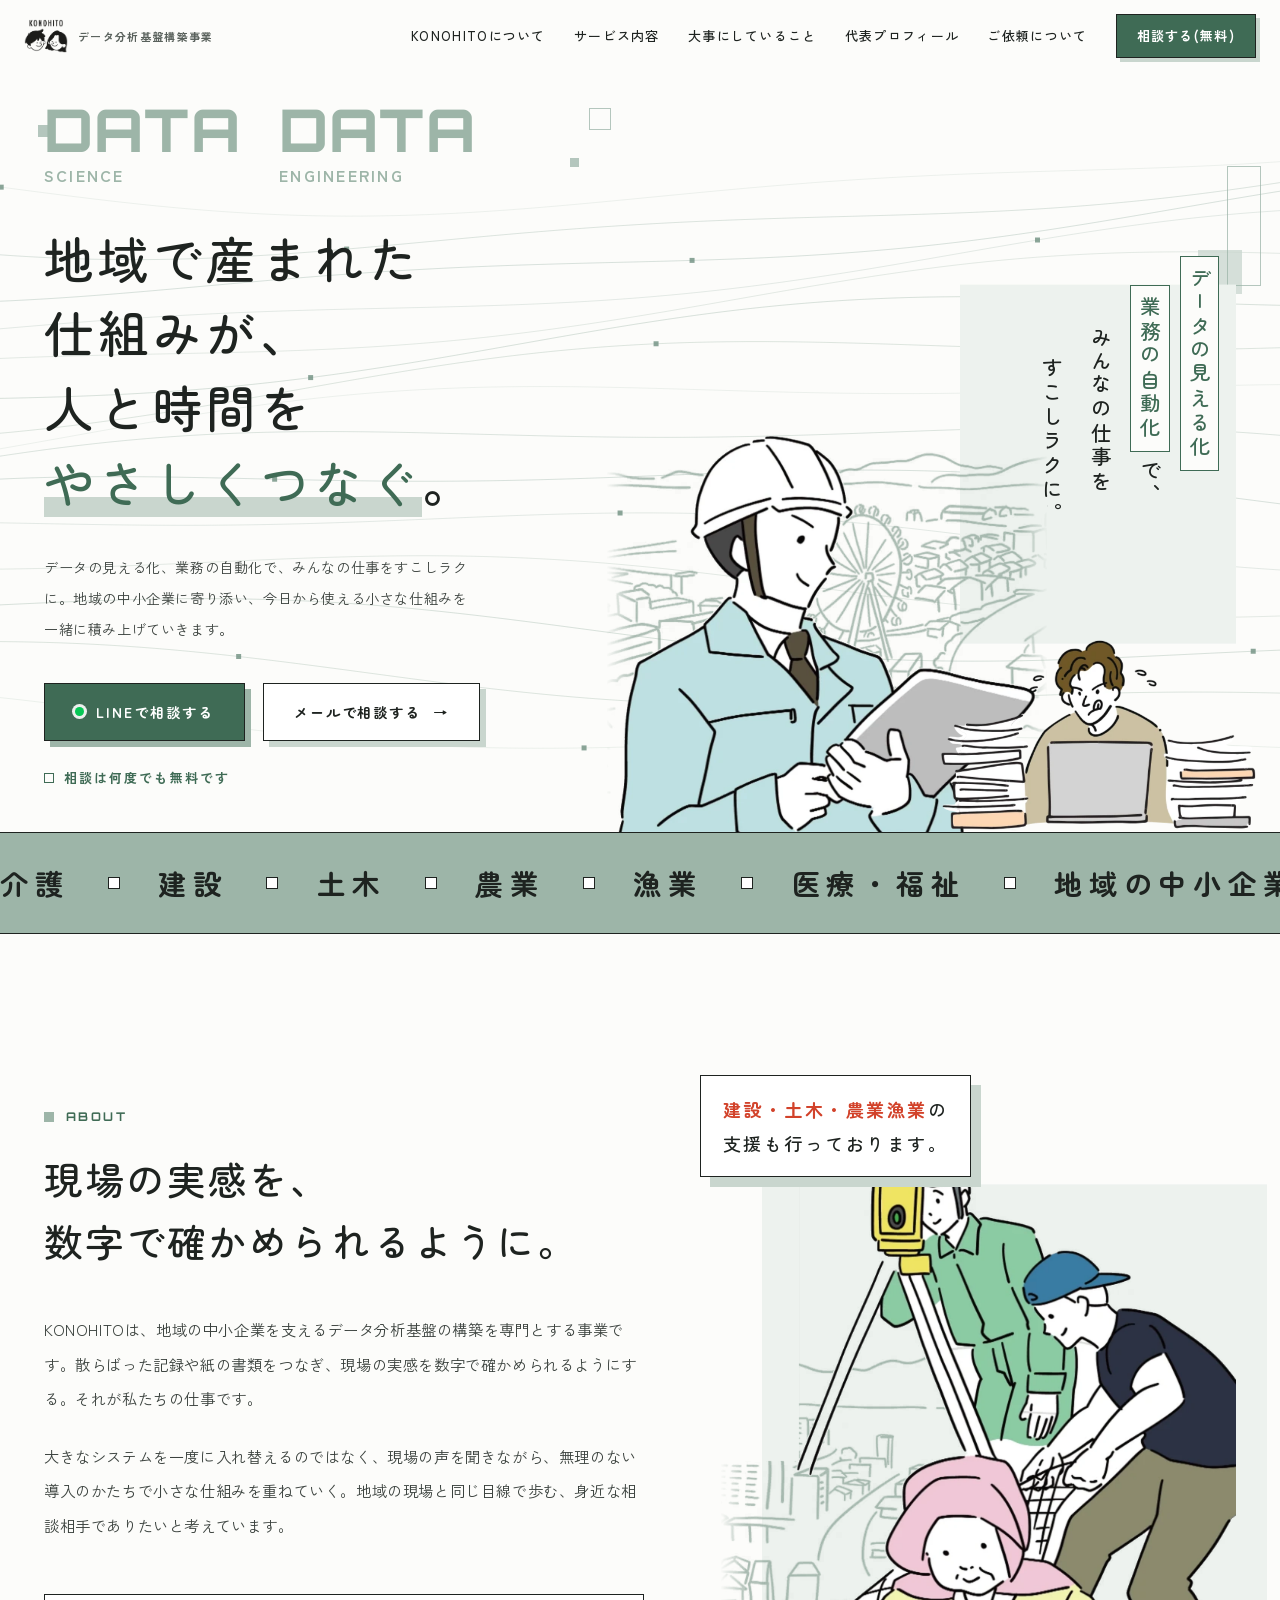
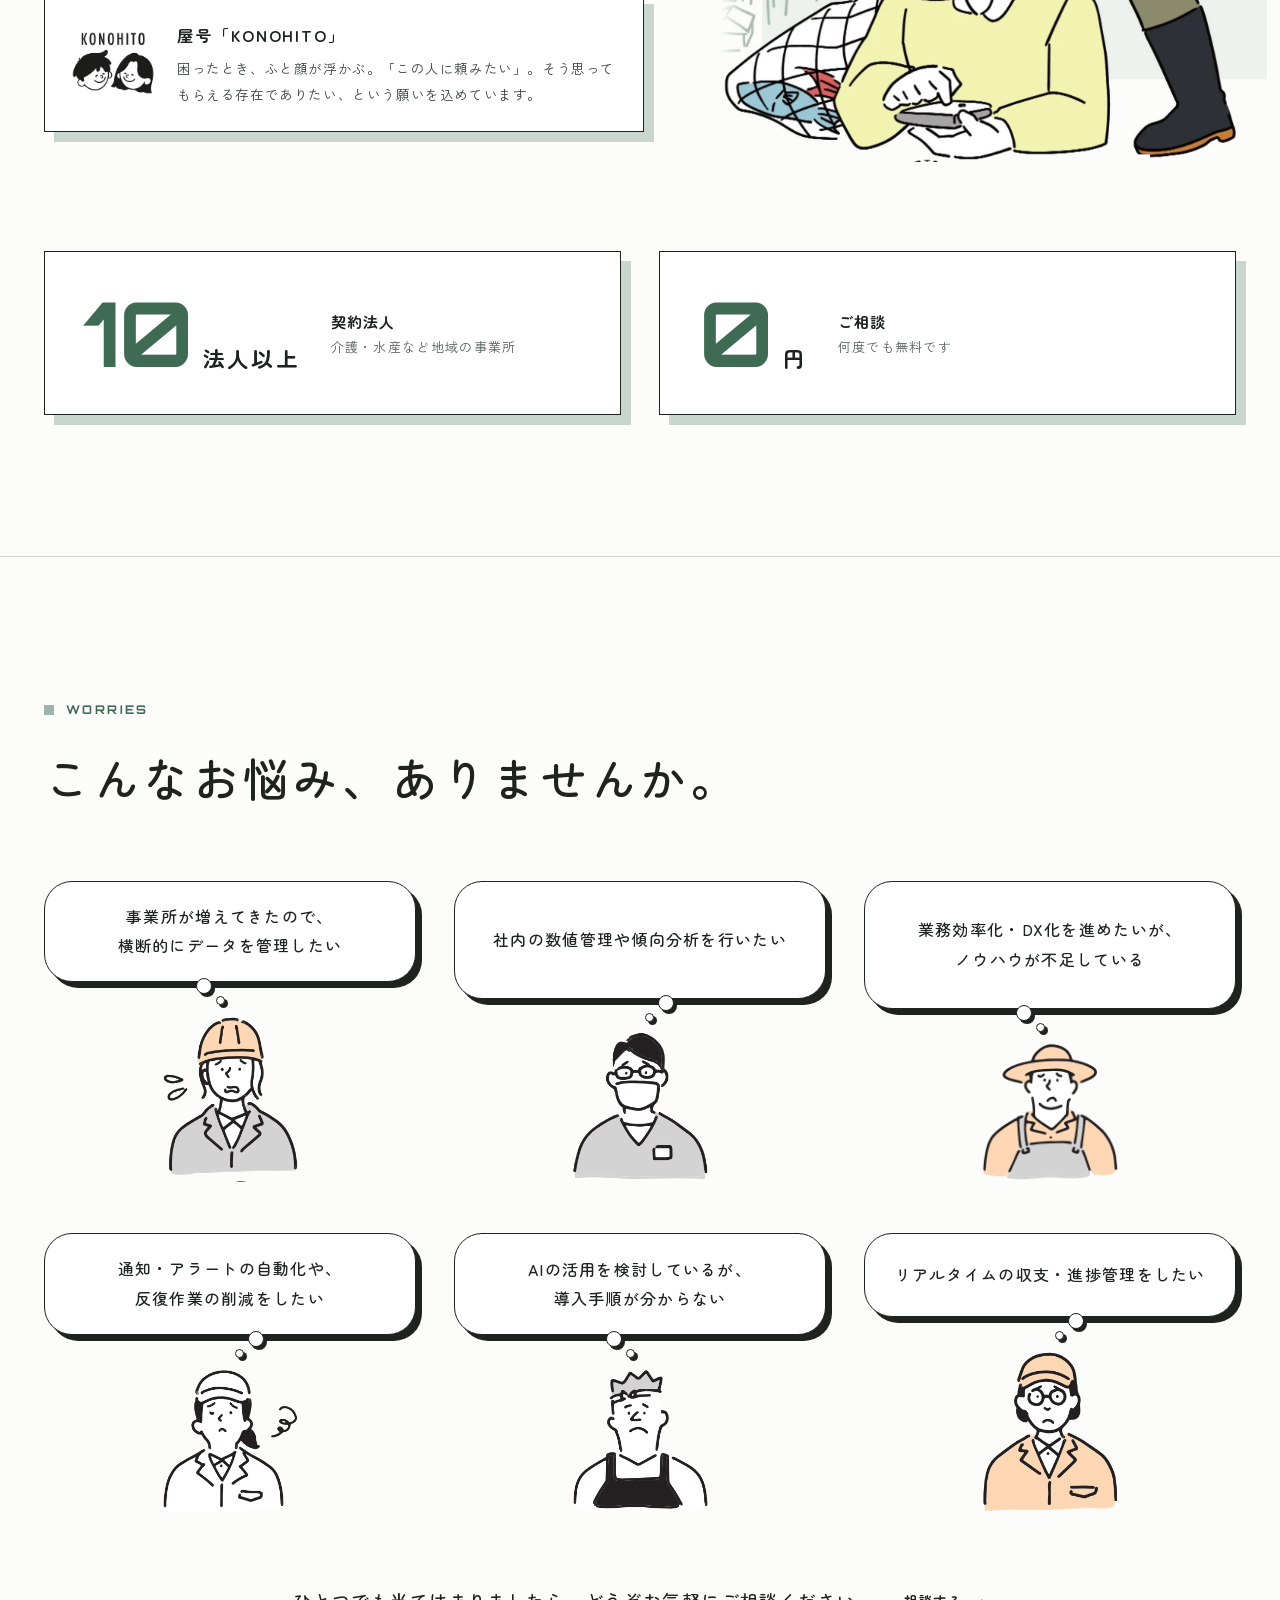
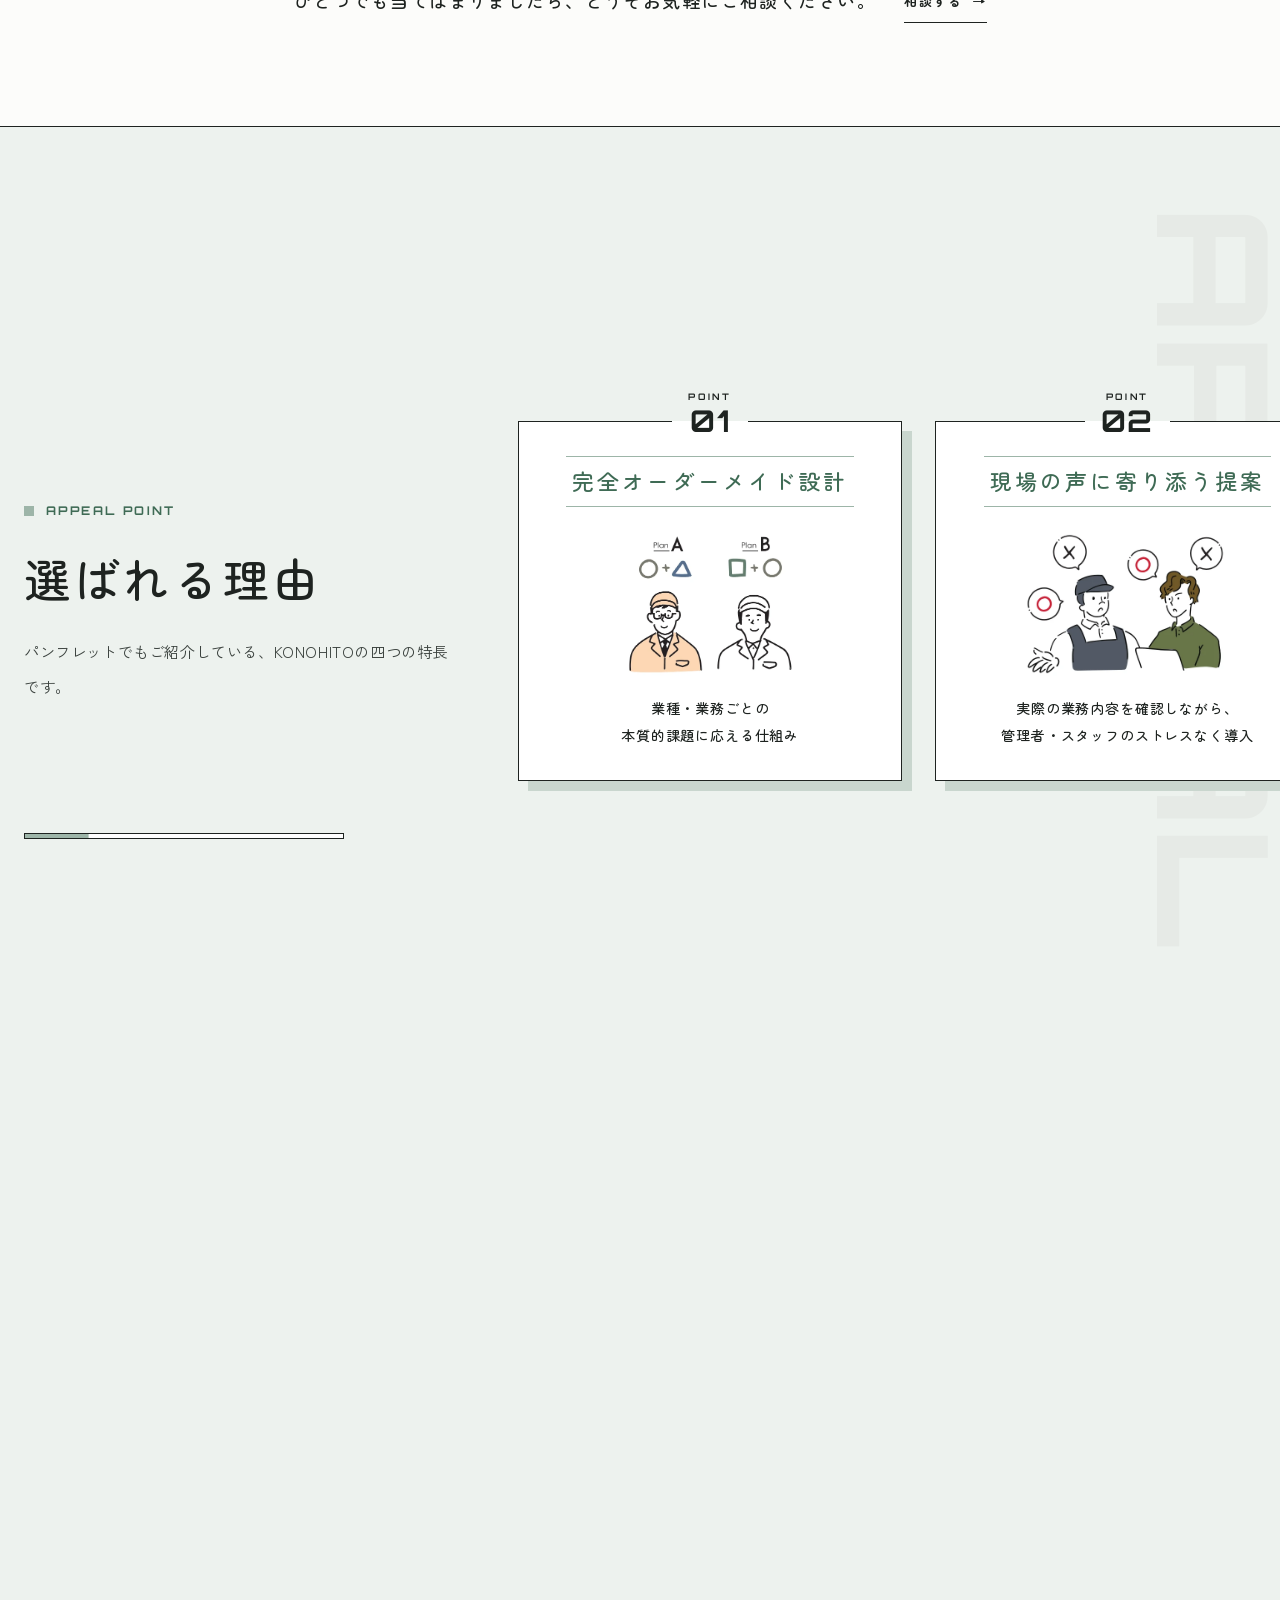
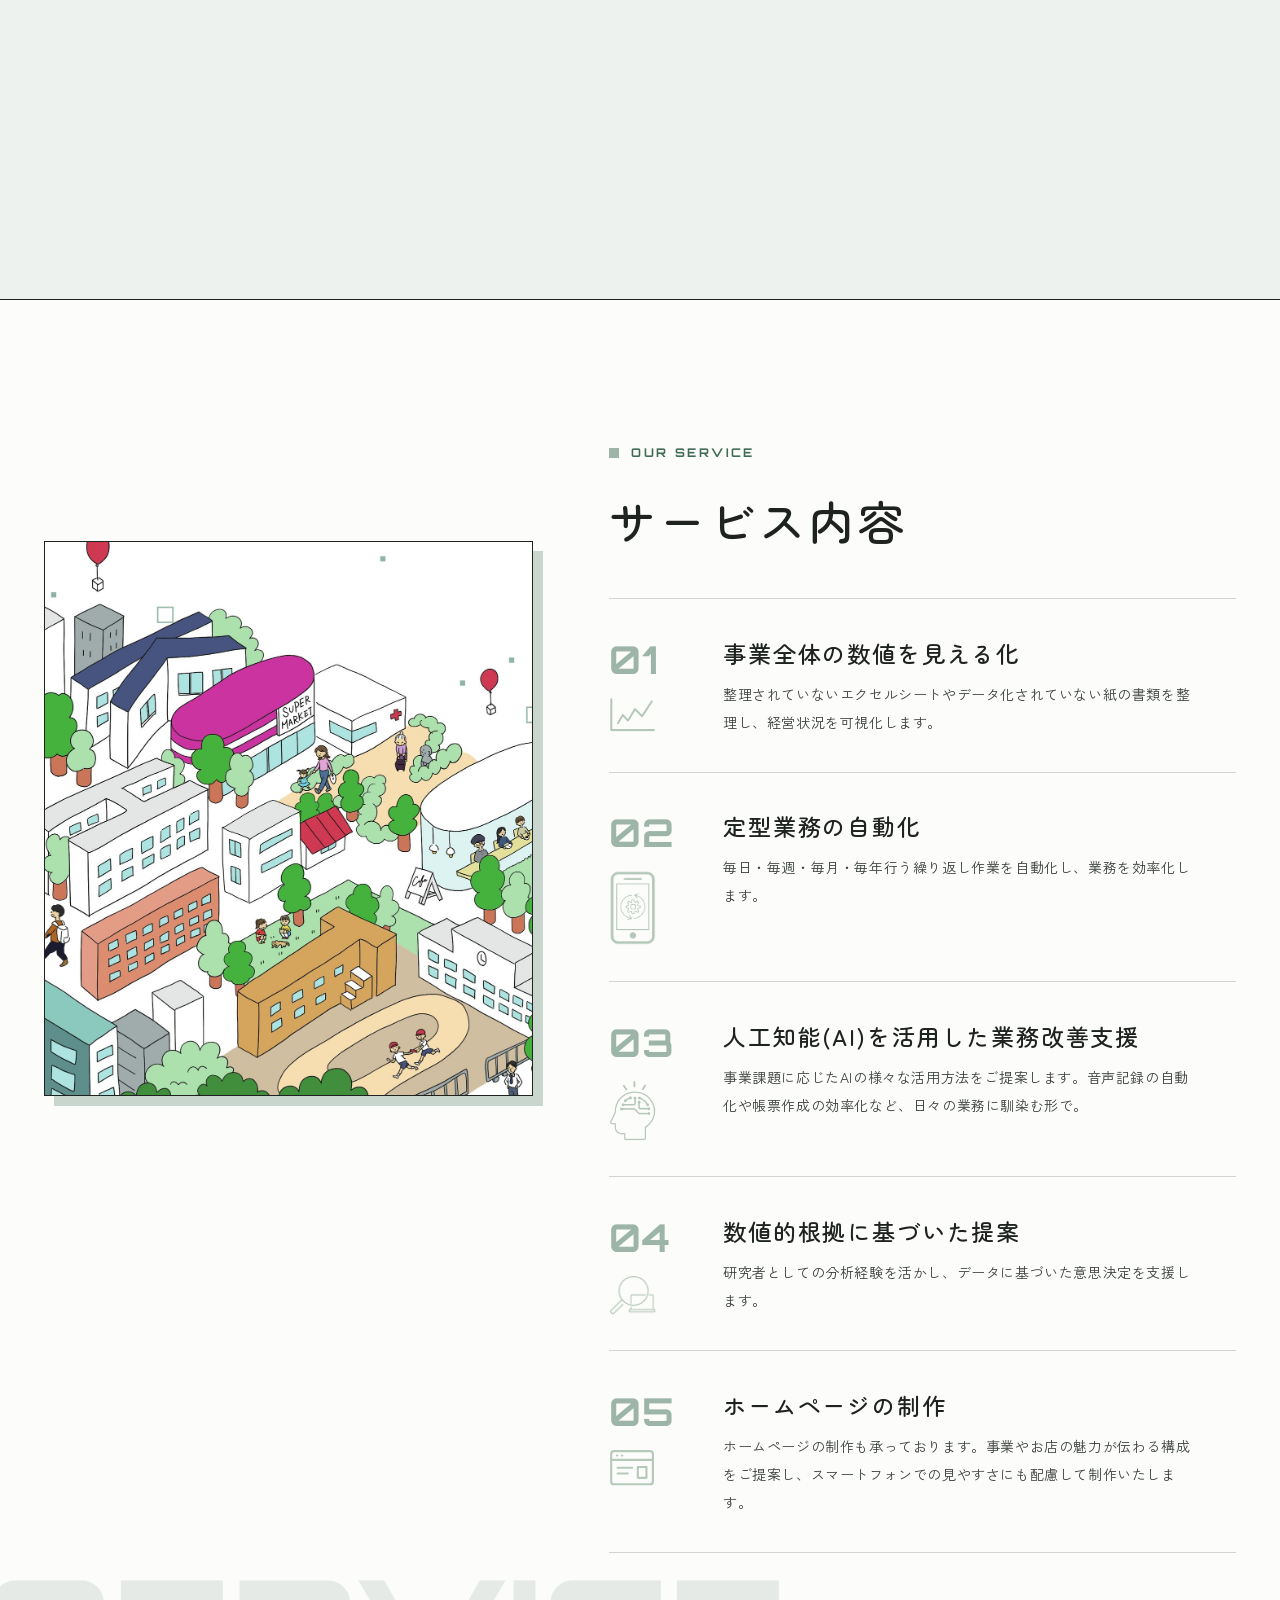
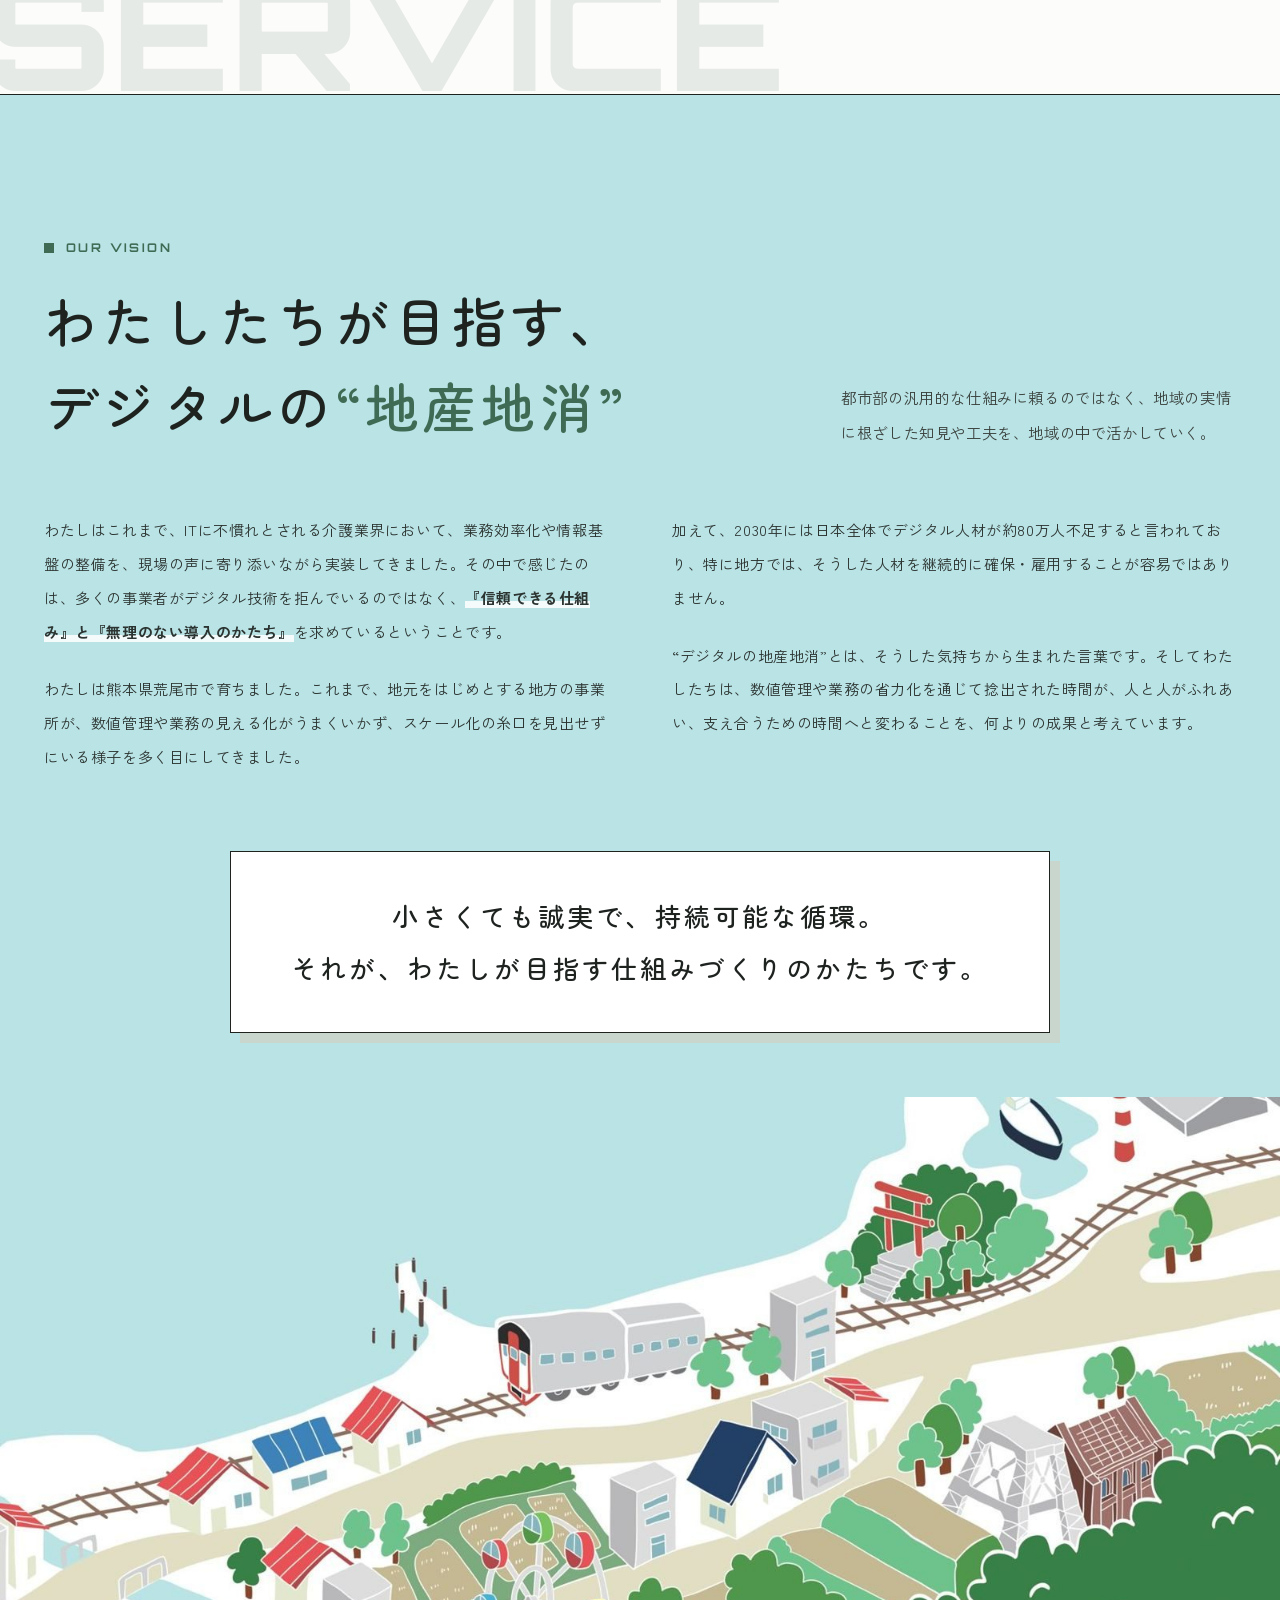
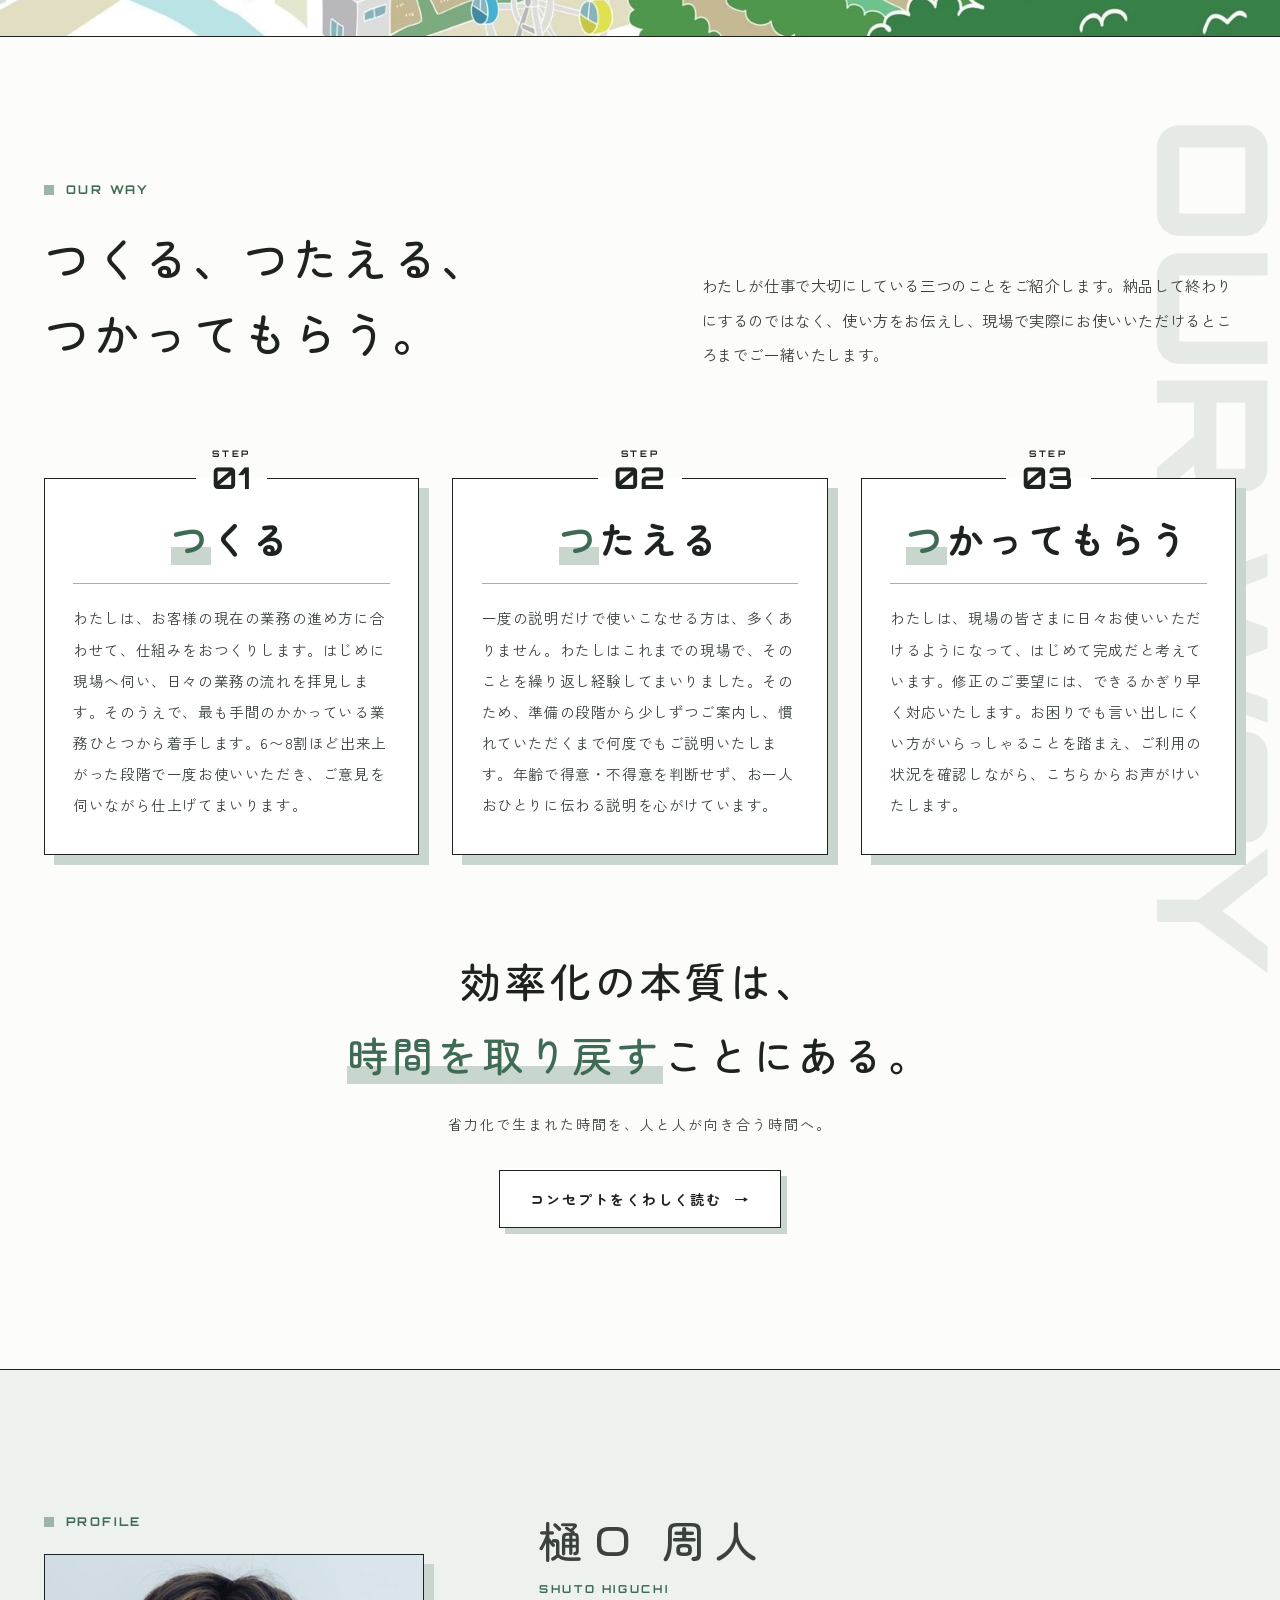
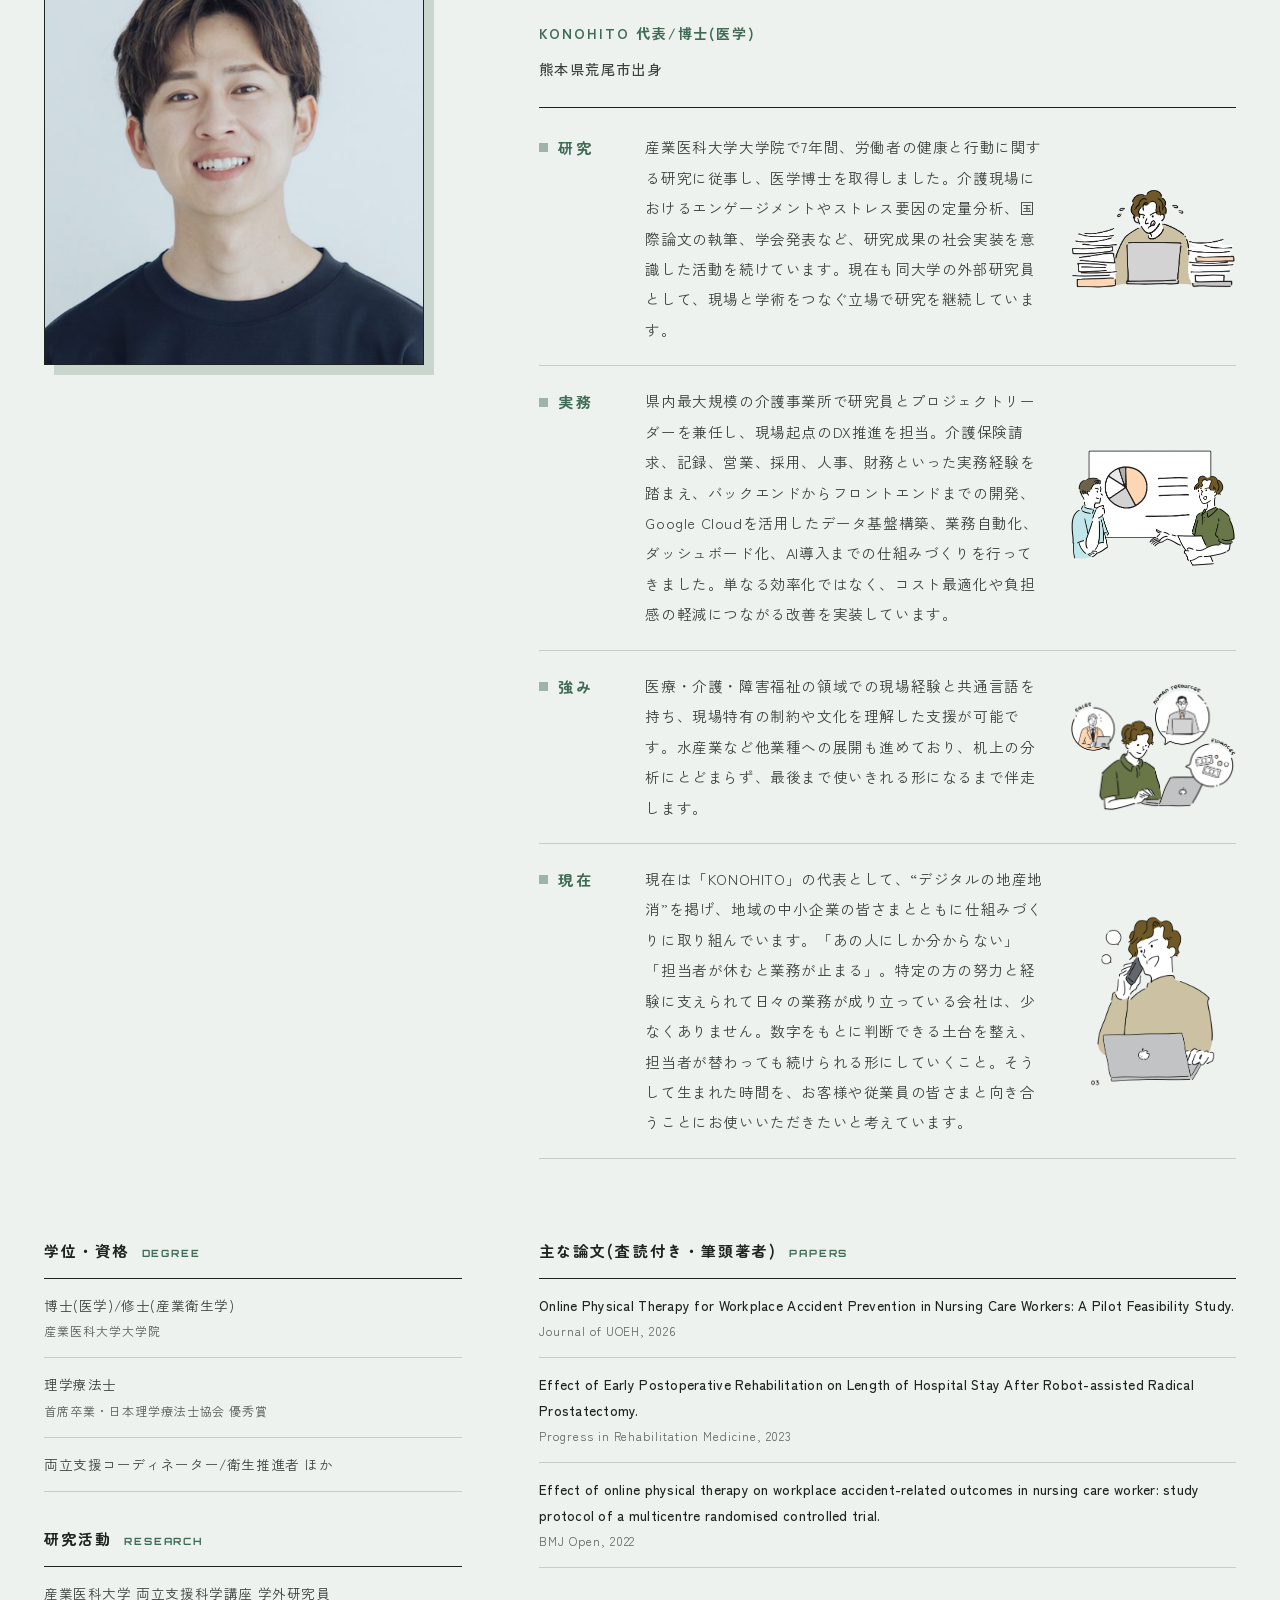
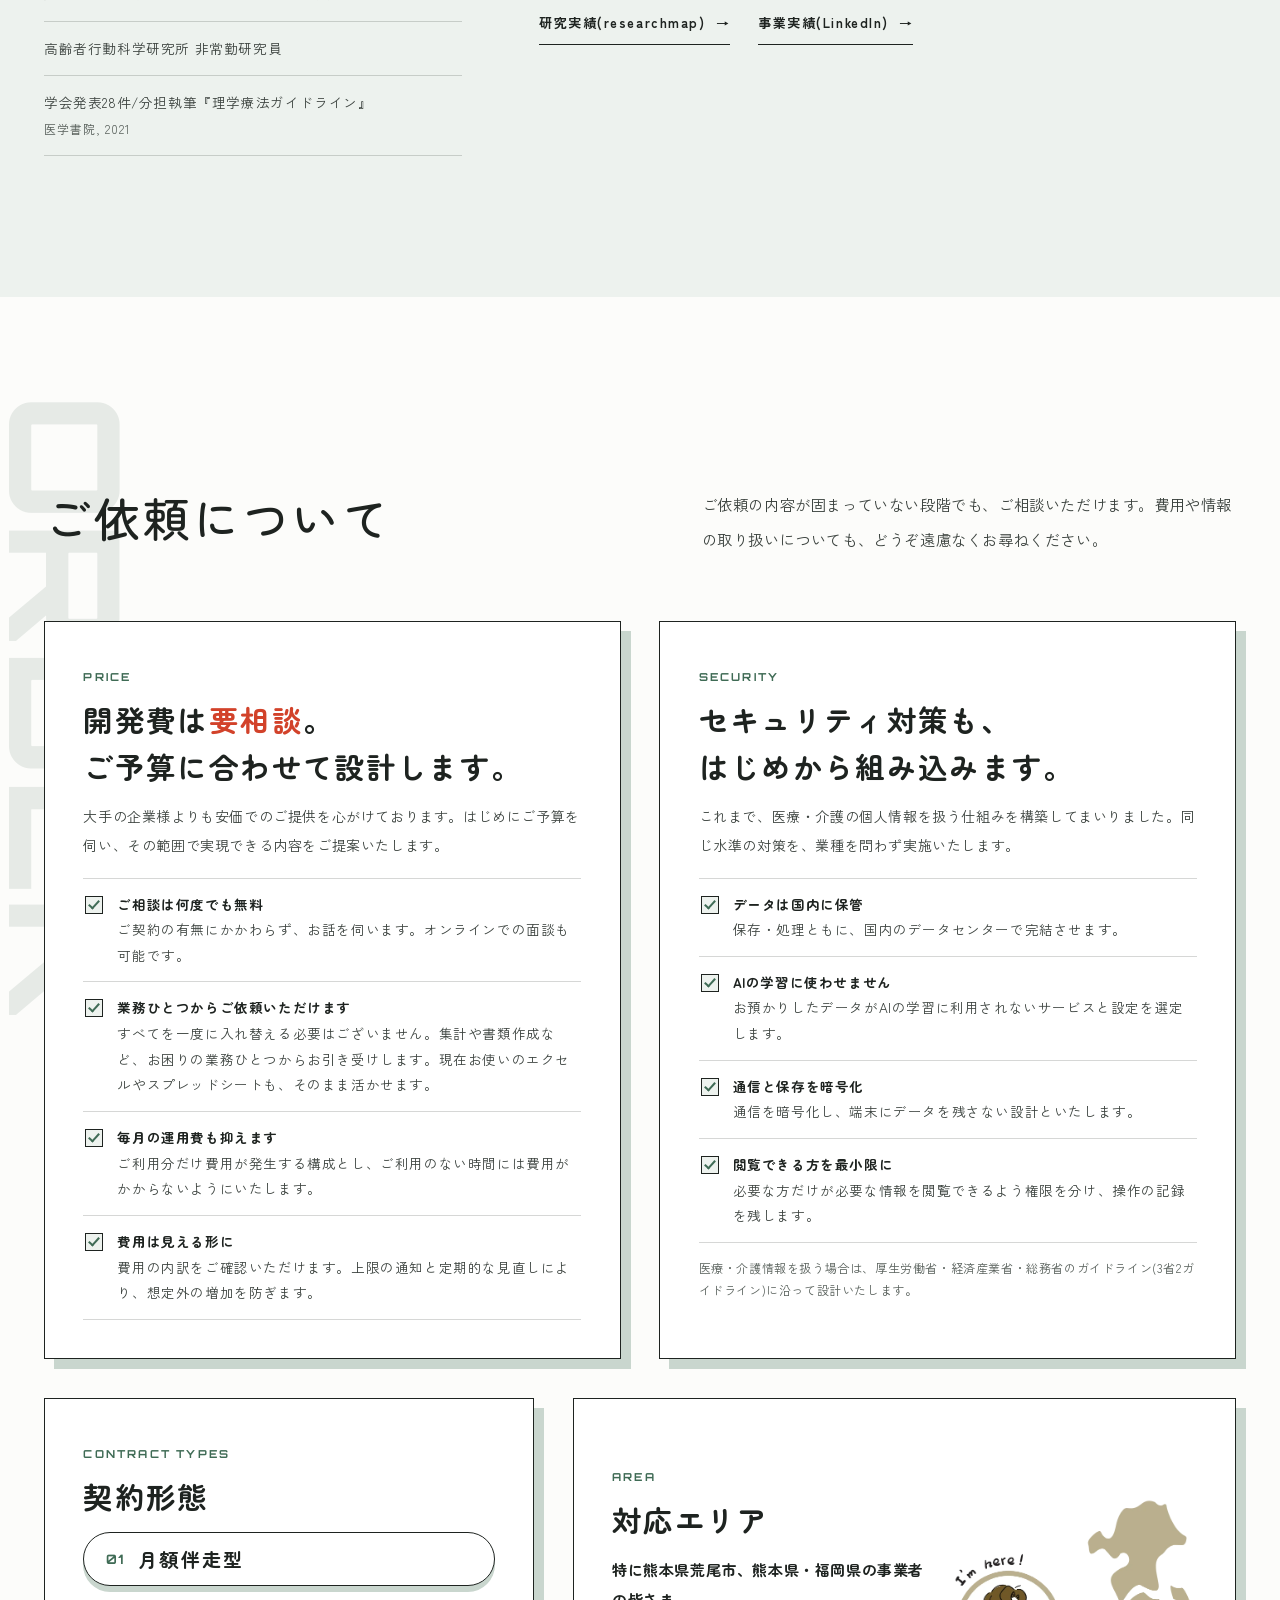
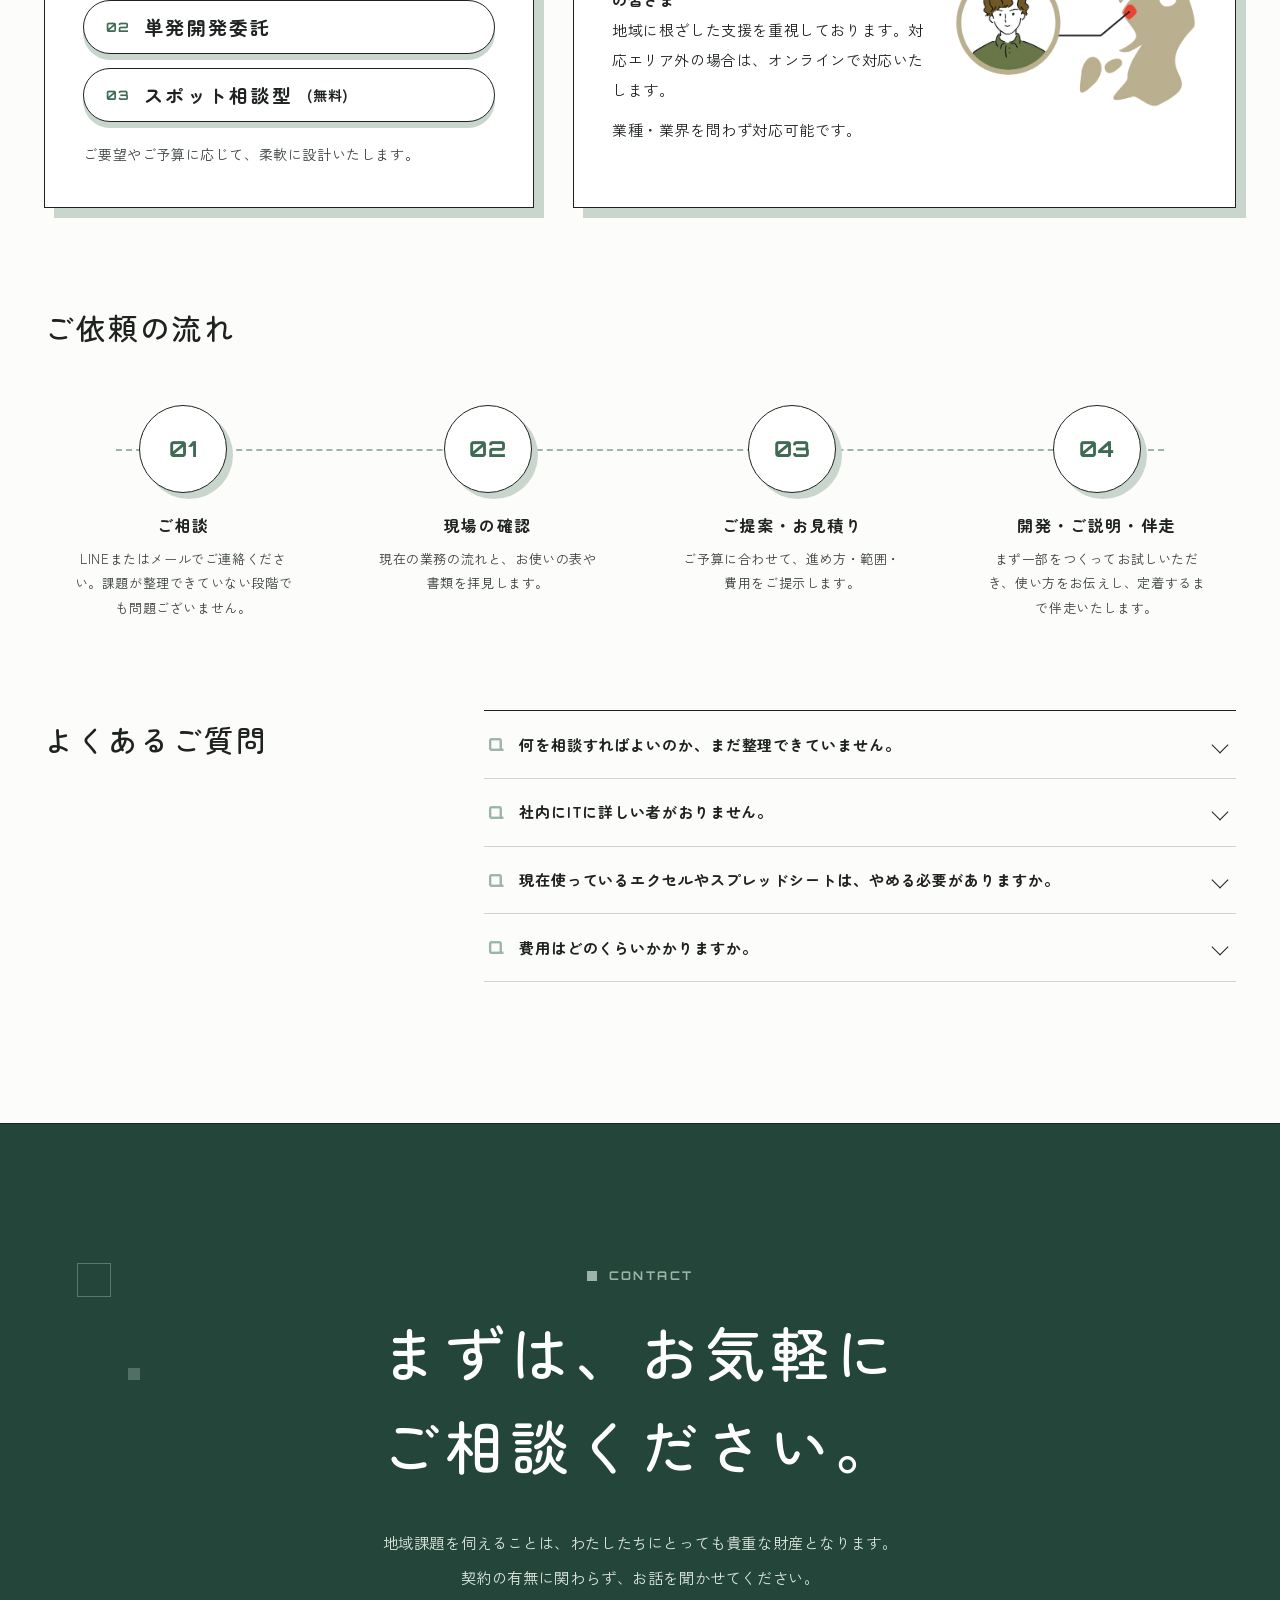
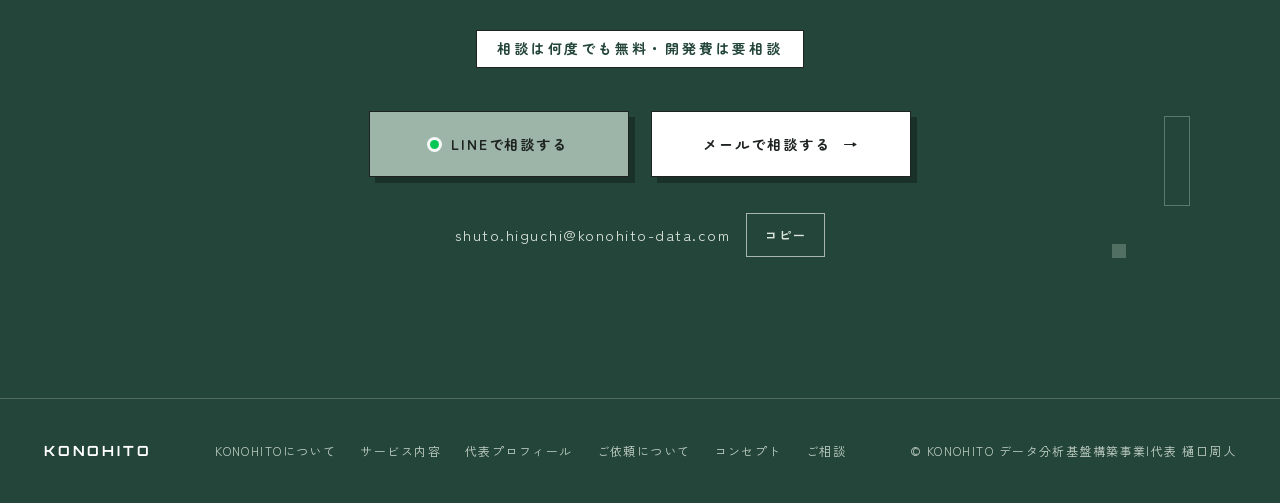
==== commit a624e757: "Use the pamphlet's own illustrations across the site Replace the hand-drawn laptop figure in the her" ====
--- a/index.html
+++ b/index.html
@@ -96,10 +96,8 @@
       <div class="block pop" data-par=".06"></div>
       <img class="ill bgl pop" src="assets/worker-bg.webp" width="1180" height="1096" alt="" aria-hidden="true">
       <img class="ill pop d1" src="assets/worker.webp" width="1180" height="1096" alt="ヘルメット姿でタブレットを操作する現場監督のイラスト。うしろに観覧車のある街並み" fetchpriority="high">
-      <span class="tagl t1 rv d2">現場</span>
       <div class="me pop d2">
-        <img src="assets/me-pc.svg" width="360" height="384" alt="ノートパソコンに向かう代表のイラスト。画面からグラフが出ている">
-        <span class="tagl t2">データで支える</span>
+        <img src="assets/me-desk.webp" width="553" height="337" alt="書類の山に囲まれながらノートパソコンに向かう代表のイラスト">
       </div>
       <p class="tate rv d2" aria-label="データの見える化、業務の自動化で、みんなの仕事をすこしラクに。">
         <b>データの見える化</b><span class="c2"><b>業務の自動化</b>で、</span><span class="c3">みんなの仕事を</span><span class="c4">すこしラクに。</span>
@@ -156,6 +154,41 @@
   </div>
 </section>
 
+<!-- お悩み -->
+<section class="sec worries" id="worries">
+  <div class="wrap">
+    <p class="kicker rv">Worries</p>
+    <h2 class="h2 rv"><span class="mask"><span>こんなお悩み、ありませんか。</span></span></h2>
+    <ul class="worry-grid">
+      <li class="worry rv">
+        <p class="cloud">事業所が増えてきたので、横断的にデータを管理したい</p>
+        <img src="assets/w1.webp" width="257" height="309" alt="ヘルメットをかぶった建設業の方" loading="lazy">
+      </li>
+      <li class="worry rv d1">
+        <p class="cloud">社内の数値管理や傾向分析を行いたい</p>
+        <img src="assets/w2.webp" width="259" height="279" alt="マスクと眼鏡をつけた医療・介護の方" loading="lazy">
+      </li>
+      <li class="worry rv d2">
+        <p class="cloud">業務効率化・DX化を進めたいが、ノウハウが不足している</p>
+        <img src="assets/w3.webp" width="290" height="292" alt="麦わら帽子をかぶった農業の方" loading="lazy">
+      </li>
+      <li class="worry rv">
+        <p class="cloud">通知・アラートの自動化や、反復作業の削減をしたい</p>
+        <img src="assets/w4.webp" width="269" height="284" alt="白い作業着の方" loading="lazy">
+      </li>
+      <li class="worry rv d1">
+        <p class="cloud">AIの活用を検討しているが、導入手順が分からない</p>
+        <img src="assets/w5.webp" width="270" height="284" alt="鉢巻きと前掛けをつけた方" loading="lazy">
+      </li>
+      <li class="worry rv d2">
+        <p class="cloud">リアルタイムの収支・進捗管理をしたい</p>
+        <img src="assets/w6.webp" width="251" height="297" alt="帽子と眼鏡の作業着の方" loading="lazy">
+      </li>
+    </ul>
+    <p class="worry-end rv">ひとつでも当てはまりましたら、どうぞお気軽にご相談ください。<a class="tlink" href="#contact">相談する<span>→</span></a></p>
+  </div>
+</section>
+
 <!-- 選ばれる理由 -->
 <section class="gal" id="reasons">
   <div class="gal-pin">
@@ -170,25 +203,25 @@
         <article class="tile card">
           <div class="pt"><small>POINT</small><b>01</b></div>
           <h3>完全オーダーメイド設計</h3>
-          <div class="ill"><img src="assets/point-1.webp" width="940" height="320" alt="プランAとプランB、それぞれ別の組み合わせを提案される二人の担当者" loading="lazy"></div>
+          <div class="ill"><img src="assets/point-1.webp" width="492" height="403" alt="プランAとプランB、それぞれ別の組み合わせを提案される二人の担当者" loading="lazy"></div>
           <p>業種・業務ごとの<br>本質的課題に応える仕組み</p>
         </article>
         <article class="tile card">
           <div class="pt"><small>POINT</small><b>02</b></div>
           <h3>現場の声に寄り添う提案</h3>
-          <div class="ill"><img src="assets/point-2.webp" width="800" height="320" alt="マルとバツを出し合いながら話し合う現場スタッフと管理者" loading="lazy"></div>
+          <div class="ill"><img src="assets/point-2.webp" width="516" height="360" alt="マルとバツを出し合いながら話し合う現場スタッフと管理者" loading="lazy"></div>
           <p>実際の業務内容を確認しながら、<br>管理者・スタッフのストレスなく導入</p>
         </article>
         <article class="tile card">
           <div class="pt"><small>POINT</small><b>03</b></div>
           <h3><small>代表が直接対応</small>継続的改善</h3>
-          <div class="ill"><img src="assets/point-3.webp" width="540" height="356" alt="握手を交わす二人" loading="lazy"></div>
+          <div class="ill"><img src="assets/point-3.webp" width="468" height="376" alt="握手を交わす二人" loading="lazy"></div>
           <p>開発から運用まで伴走し、<br>関係性を重視</p>
         </article>
         <article class="tile card">
           <div class="pt"><small>POINT</small><b>04</b></div>
           <h3>持続可能な導入設計</h3>
-          <div class="ill"><img src="assets/point-4.webp" width="420" height="370" alt="一段ずつ高くなる棒グラフと、その頂上の旗" loading="lazy"></div>
+          <div class="ill"><img src="assets/point-4.webp" width="312" height="396" alt="一段ずつ高くなる棒グラフと、その頂上の旗" loading="lazy"></div>
           <p>予算感に合わせて<br>現実的な提案を実施</p>
         </article>
       </div>
@@ -202,7 +235,7 @@
   <span class="ghost" aria-hidden="true">SERVICE</span>
   <div class="wrap svc-grid">
     <figure class="svc-fig card pop">
-      <img src="assets/town.jpg" width="950" height="1100" alt="地域の街並みのイラスト" loading="lazy">
+      <img src="assets/town.jpg" width="1400" height="1441" alt="地域の街並みのイラスト" loading="lazy">
     </figure>
     <div>
       <div class="svc-head">
@@ -210,35 +243,35 @@
         <h2 class="h2 rv"><span class="mask"><span>サービス内容</span></span></h2>
       </div>
       <div class="svc rv">
-        <span class="n" aria-hidden="true">01</span>
+        <span class="n" aria-hidden="true">01<img src="assets/ic-1.webp" width="162" height="123" alt="" loading="lazy"></span>
         <div>
           <h3>事業全体の数値を見える化</h3>
           <p>整理されていないエクセルシートやデータ化されていない紙の書類を整理し、経営状況を可視化します。</p>
         </div>
       </div>
       <div class="svc rv">
-        <span class="n" aria-hidden="true">02</span>
+        <span class="n" aria-hidden="true">02<img src="assets/ic-2.webp" width="121" height="197" alt="" loading="lazy"></span>
         <div>
           <h3>定型業務の自動化</h3>
           <p>毎日・毎週・毎月・毎年行う繰り返し作業を自動化し、業務を効率化します。</p>
         </div>
       </div>
       <div class="svc rv">
-        <span class="n" aria-hidden="true">03</span>
+        <span class="n" aria-hidden="true">03<img src="assets/ic-3.webp" width="158" height="208" alt="" loading="lazy"></span>
         <div>
           <h3>人工知能(AI)を活用した業務改善支援</h3>
           <p>事業課題に応じたAIの様々な活用方法をご提案します。音声記録の自動化や帳票作成の効率化など、日々の業務に馴染む形で。</p>
         </div>
       </div>
       <div class="svc rv">
-        <span class="n" aria-hidden="true">04</span>
+        <span class="n" aria-hidden="true">04<img src="assets/ic-4.webp" width="198" height="170" alt="" loading="lazy"></span>
         <div>
           <h3>数値的根拠に基づいた提案</h3>
           <p>研究者としての分析経験を活かし、データに基づいた意思決定を支援します。</p>
         </div>
       </div>
       <div class="svc rv">
-        <span class="n" aria-hidden="true">05</span>
+        <span class="n" aria-hidden="true">05<svg viewBox="0 0 64 52" fill="none" stroke="#B6CABA" stroke-width="3" stroke-linecap="round" stroke-linejoin="round"><rect x="3" y="3" width="58" height="46" rx="4"/><path d="M3 15h58M11 9h.5M18 9h.5M12 26h20M12 34h14M40 25h12v15H40z"/></svg></span>
         <div>
           <h3>ホームページの制作</h3>
           <p>ホームページの制作も承っております。事業やお店の魅力が伝わる構成をご提案し、スマートフォンでの見やすさにも配慮して制作いたします。</p>
@@ -336,18 +369,22 @@
           <div class="rv">
             <dt>研究</dt>
             <dd>産業医科大学大学院で7年間、労働者の健康と行動に関する研究に従事し、医学博士を取得しました。介護現場におけるエンゲージメントやストレス要因の定量分析、国際論文の執筆、学会発表など、研究成果の社会実装を意識した活動を続けています。現在も同大学の外部研究員として、現場と学術をつなぐ立場で研究を継続しています。</dd>
+            <dd class="pic"><img src="assets/me-desk.webp" width="553" height="337" alt="書類の山に囲まれてノートパソコンに向かう様子" loading="lazy"></dd>
           </div>
           <div class="rv">
             <dt>実務</dt>
             <dd>県内最大規模の介護事業所で研究員とプロジェクトリーダーを兼任し、現場起点のDX推進を担当。介護保険請求、記録、営業、採用、人事、財務といった実務経験を踏まえ、バックエンドからフロントエンドまでの開発、Google Cloudを活用したデータ基盤構築、業務自動化、ダッシュボード化、AI導入までの仕組みづくりを行ってきました。単なる効率化ではなく、コスト最適化や負担感の軽減につながる改善を実装しています。</dd>
+            <dd class="pic"><img src="assets/me-present.webp" width="659" height="471" alt="円グラフを前に、担当者へ説明する様子" loading="lazy"></dd>
           </div>
           <div class="rv">
             <dt>強み</dt>
             <dd>医療・介護・障害福祉の領域での現場経験と共通言語を持ち、現場特有の制約や文化を理解した支援が可能です。水産業など他業種への展開も進めており、机上の分析にとどまらず、最後まで使いきれる形になるまで伴走します。</dd>
+            <dd class="pic"><img src="assets/me-typing.webp" width="671" height="518" alt="営業・人事・財務の吹き出しに囲まれてノートパソコンで作業する様子" loading="lazy"></dd>
           </div>
           <div class="rv">
             <dt>現在</dt>
             <dd>現在は「KONOHITO」の代表として、“デジタルの地産地消”を掲げ、地域の中小企業の皆さまとともに仕組みづくりに取り組んでいます。「あの人にしか分からない」「担当者が休むと業務が止まる」。特定の方の努力と経験に支えられて日々の業務が成り立っている会社は、少なくありません。数字をもとに判断できる土台を整え、担当者が替わっても続けられる形にしていくこと。そうして生まれた時間を、お客様や従業員の皆さまと向き合うことにお使いいただきたいと考えています。</dd>
+            <dd class="pic"><img src="assets/me-phone.webp" width="649" height="888" alt="電話をしながらノートパソコンに向かう様子" loading="lazy"></dd>
           </div>
         </dl>
       </div>
@@ -405,7 +442,7 @@
         <h3>開発費は<em>要相談</em>。<br>ご予算に合わせて設計します。</h3>
         <p>大手の企業様よりも安価でのご提供を心がけております。はじめにご予算を伺い、その範囲で実現できる内容をご提案いたします。</p>
         <ul class="checks">
-          <li><b>ご相談は何度でも無料</b>ご契約の有無にかかわらず、お話を伺います。</li>
+          <li><b>ご相談は何度でも無料</b>ご契約の有無にかかわらず、お話を伺います。オンラインでの面談も可能です。</li>
           <li><b>業務ひとつからご依頼いただけます</b>すべてを一度に入れ替える必要はございません。集計や書類作成など、お困りの業務ひとつからお引き受けします。現在お使いのエクセルやスプレッドシートも、そのまま活かせます。</li>
           <li><b>毎月の運用費も抑えます</b>ご利用分だけ費用が発生する構成とし、ご利用のない時間には費用がかからないようにいたします。</li>
           <li><b>費用は見える形に</b>費用の内訳をご確認いただけます。上限の通知と定期的な見直しにより、想定外の増加を防ぎます。</li>
@@ -422,6 +459,28 @@
           <li><b>閲覧できる方を最小限に</b>必要な方だけが必要な情報を閲覧できるよう権限を分け、操作の記録を残します。</li>
         </ul>
         <p class="fine">医療・介護情報を扱う場合は、厚生労働省・経済産業省・総務省のガイドライン(3省2ガイドライン)に沿って設計いたします。</p>
+      </div>
+    </div>
+
+    <div class="terms">
+      <div class="ocard card rv">
+        <span class="tag">CONTRACT TYPES</span>
+        <h3>契約形態</h3>
+        <ol class="pills">
+          <li><b>01</b>月額伴走型</li>
+          <li><b>02</b>単発開発委託</li>
+          <li><b>03</b>スポット相談型<small>(無料)</small></li>
+        </ol>
+        <p>ご要望やご予算に応じて、柔軟に設計いたします。</p>
+      </div>
+      <div class="ocard card rv d1 area">
+        <div>
+          <span class="tag">AREA</span>
+          <h3>対応エリア</h3>
+          <p><strong>特に熊本県荒尾市、熊本県・福岡県の事業者の皆さま</strong><br>地域に根ざした支援を重視しております。対応エリア外の場合は、オンラインで対応いたします。</p>
+          <p>業種・業界を問わず対応可能です。</p>
+        </div>
+        <img src="assets/map.webp" width="588" height="507" alt="九州の地図。熊本県荒尾市の位置に印があり、代表の似顔絵が添えられている" loading="lazy">
       </div>
     </div>
 
--- a/assets/site.css
+++ b/assets/site.css
@@ -165,12 +165,9 @@
 .hero-note::before{content:"";width:10px;height:10px;border:1.5px solid var(--green)}
 .hero-fig{position:relative;align-self:end;min-height:clamp(380px,45vw,620px)}
 .hero-fig .block{position:absolute;right:0;top:4%;width:50%;aspect-ratio:1/1.3;background:var(--tint)}
-.hero-fig .ill{position:absolute;left:-12%;bottom:0;width:86%;max-width:none}
-.hero-fig .me{position:absolute;right:-2%;bottom:0;width:43%;z-index:1}
+.hero-fig .ill{position:absolute;left:-14%;bottom:0;width:80%;max-width:none}
+.hero-fig .me{position:absolute;right:-4%;bottom:0;width:58%;z-index:1}
 .hero-fig .me img{width:100%}
-.tagl{position:absolute;z-index:3;font-family:var(--maru);font-weight:700;font-size:clamp(11px,1vw,13px);letter-spacing:.16em;line-height:1;padding:7px 10px;background:#fff;border:1.5px solid var(--ink);box-shadow:3px 3px 0 var(--sage-l);white-space:nowrap}
-.tagl.t1{left:2%;bottom:47%}
-.tagl.t2{left:-16%;top:-4%;background:var(--green);color:#fff}
 .tate{
   position:absolute;top:0;right:3%;z-index:2;
   writing-mode:vertical-rl;font-family:var(--maru);font-weight:500;font-size:clamp(15px,1.6vw,23px);letter-spacing:.2em;line-height:1.9;
@@ -281,7 +278,8 @@
 .svc:last-child{border-bottom:1.5px solid var(--hair)}
 .svc::before{content:"";position:absolute;left:0;top:-1.5px;height:1.5px;width:100%;background:var(--green);transform:scaleX(0);transform-origin:left;transition:transform .9s var(--ease)}
 .svc:hover::before{transform:none}
-.svc .n{font-family:var(--dots);font-weight:700;font-size:clamp(26px,3vw,40px);line-height:1.3;color:var(--sage);transition:color .4s}
+.svc .n{font-family:var(--dots);font-weight:700;font-size:clamp(26px,3vw,40px);line-height:1.3;color:var(--sage);transition:color .4s;display:flex;flex-direction:column;gap:12px}
+.svc .n img,.svc .n svg{width:clamp(34px,3.6vw,48px);height:auto}
 .svc:hover .n{color:var(--green)}
 .svc h3{font-size:clamp(18px,1.8vw,24px);letter-spacing:.08em;line-height:1.6;margin-bottom:8px}
 .svc p{font-size:14px;color:#3B423E;max-width:34em}
@@ -389,12 +387,17 @@
 .pf-text .pf-role{font-size:14px;font-weight:700;letter-spacing:.14em;color:var(--green);margin-top:16px;padding-bottom:22px;border-bottom:1.5px solid var(--ink);margin-bottom:24px}
 .pf-text .pf-role span{display:block;margin-top:6px;font-weight:500;color:#3B423E;letter-spacing:.1em}
 .pf-text p{font-size:14.5px;color:#3B423E;line-height:2.2}
-.pf-story>div{display:grid;grid-template-columns:5.5em minmax(0,1fr);gap:8px 20px;padding-block:20px;border-bottom:1.5px solid var(--hair)}
+.pf-story>div{display:grid;grid-template-columns:5.5em minmax(0,1fr) clamp(110px,13vw,170px);align-items:center;gap:8px 24px;padding-block:20px;border-bottom:1.5px solid var(--hair)}
 .pf-story>div:first-child{padding-top:0}
 .pf-story dt{font-family:var(--maru);font-weight:700;font-size:15px;letter-spacing:.2em;color:var(--green);display:flex;align-items:center;gap:10px;align-self:start;line-height:2.1}
 .pf-story dt::before{content:"";width:9px;height:9px;background:var(--sage);flex:none}
 .pf-story dd{font-size:14.5px;color:#3B423E;line-height:2.1}
-@media(max-width:560px){.pf-story>div{grid-template-columns:minmax(0,1fr)}}
+.pf-story .pic img{width:100%;max-height:170px;object-fit:contain}
+@media(max-width:700px){
+  .pf-story>div{grid-template-columns:minmax(0,1fr)}
+  .pf-story .pic{order:-1}
+  .pf-story .pic img{width:auto;height:120px;max-width:100%}
+}
 .cv{margin-top:clamp(52px,6vw,88px);display:grid;grid-template-columns:minmax(0,.6fr) minmax(0,1fr);gap:clamp(36px,6vw,104px)}
 .cv h3{font-family:var(--maru);font-weight:700;font-size:15px;letter-spacing:.14em;padding-bottom:12px;border-bottom:1.5px solid var(--ink);display:flex;align-items:baseline;gap:12px;flex-wrap:wrap}
 .cv h3 span{font-family:var(--dots);font-weight:700;font-size:10px;letter-spacing:.18em;color:var(--green)}
@@ -521,3 +524,37 @@
   .brand b{font-size:10px;letter-spacing:.06em}
   .brand img{width:38px}
 }
+
+/* ---------- お悩み ---------- */
+.worries{border-top:1.5px solid var(--hair);padding-bottom:clamp(64px,8vw,112px)}
+.worry-grid{list-style:none;display:grid;grid-template-columns:repeat(3,minmax(0,1fr));gap:clamp(28px,4vw,56px) clamp(20px,3vw,44px);margin-top:clamp(36px,5vw,64px)}
+.worry{display:flex;flex-direction:column;align-items:center;gap:18px}
+.cloud{position:relative;width:100%;flex:1;display:grid;place-items:center;text-align:center;background:#fff;border:1.5px solid var(--ink);border-radius:28px;box-shadow:6px 6px 0 var(--ink);padding:20px 22px;font-family:var(--maru);font-weight:500;font-size:clamp(14px,1.25vw,16.5px);line-height:1.85;letter-spacing:.08em;word-break:auto-phrase;text-wrap:balance}
+.cloud::before,.cloud::after{content:"";position:absolute;background:#fff;border:1.5px solid var(--ink);border-radius:50%;box-shadow:3px 3px 0 var(--ink)}
+.cloud::before{width:16px;height:16px;left:calc(50% - 34px);bottom:-13px}
+.cloud::after{width:9px;height:9px;left:calc(50% - 14px);bottom:-24px}
+.worry img{width:clamp(96px,11vw,140px);margin-top:14px}
+.worry:nth-child(even) .cloud::before{left:auto;right:calc(50% - 34px)}
+.worry:nth-child(even) .cloud::after{left:auto;right:calc(50% - 14px)}
+.worry-end{margin-top:clamp(40px,5vw,64px);text-align:center;font-family:var(--maru);font-weight:500;font-size:clamp(15px,1.4vw,18px);letter-spacing:.08em;display:flex;gap:10px 28px;justify-content:center;align-items:center;flex-wrap:wrap}
+@media(max-width:860px){.worry-grid{grid-template-columns:repeat(2,minmax(0,1fr))}}
+@media(max-width:460px){
+  .worry-grid{grid-template-columns:minmax(0,1fr);gap:26px}
+  .worry{flex-direction:row-reverse;align-items:center;gap:20px}
+  .worry img{width:84px;margin-top:0;flex:none}
+  .cloud::before{left:auto!important;right:auto!important;left:-12px!important;bottom:auto;top:calc(50% - 4px)}
+  .cloud::after{left:auto!important;right:auto!important;left:-22px!important;bottom:auto;top:calc(50% + 12px)}
+}
+
+/* ---------- 契約形態・対応エリア ---------- */
+.terms{display:grid;grid-template-columns:minmax(0,.85fr) minmax(0,1.15fr);gap:clamp(24px,3vw,44px);margin-top:clamp(24px,3vw,44px)}
+.pills{list-style:none;display:grid;gap:14px;margin:6px 0 18px}
+.pills li{display:flex;align-items:center;gap:14px;min-height:54px;padding:0 22px;border:1.5px solid var(--ink);border-radius:999px;background:#fff;box-shadow:0 6px 0 var(--sage-l);font-family:var(--maru);font-weight:700;font-size:clamp(16px,1.6vw,19px);letter-spacing:.12em}
+.pills li b{font-family:var(--dots);font-weight:700;font-size:13px;color:var(--green);letter-spacing:.06em}
+.pills li small{font-size:.74em;letter-spacing:.06em}
+.area{display:grid;grid-template-columns:minmax(0,1fr) clamp(150px,19vw,250px);gap:clamp(16px,2vw,28px);align-items:center}
+.area p+p{margin-top:10px}
+.area strong{font-family:var(--maru);font-weight:700;color:var(--ink)}
+.area img{width:100%}
+@media(max-width:900px){.terms{grid-template-columns:minmax(0,1fr)}}
+@media(max-width:560px){.area{grid-template-columns:minmax(0,1fr)}.area img{max-width:220px;margin-inline:auto}}
